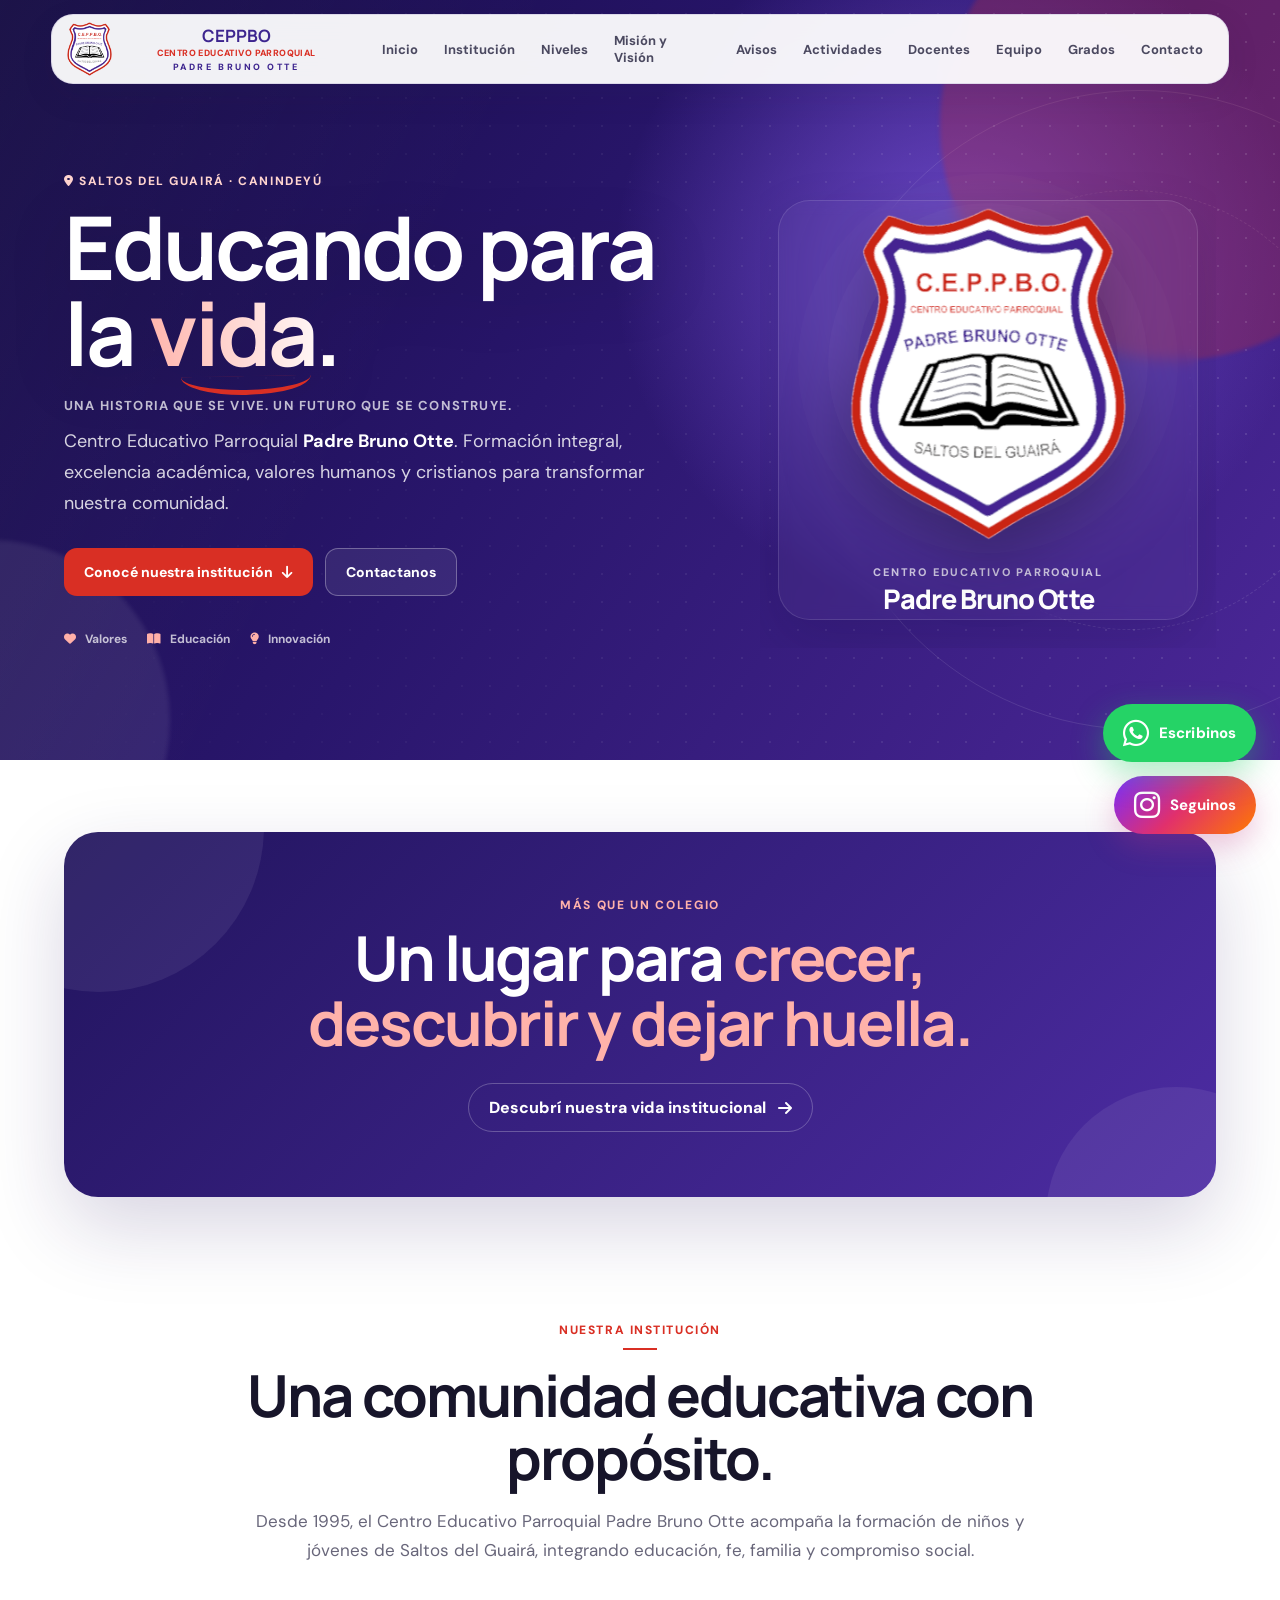
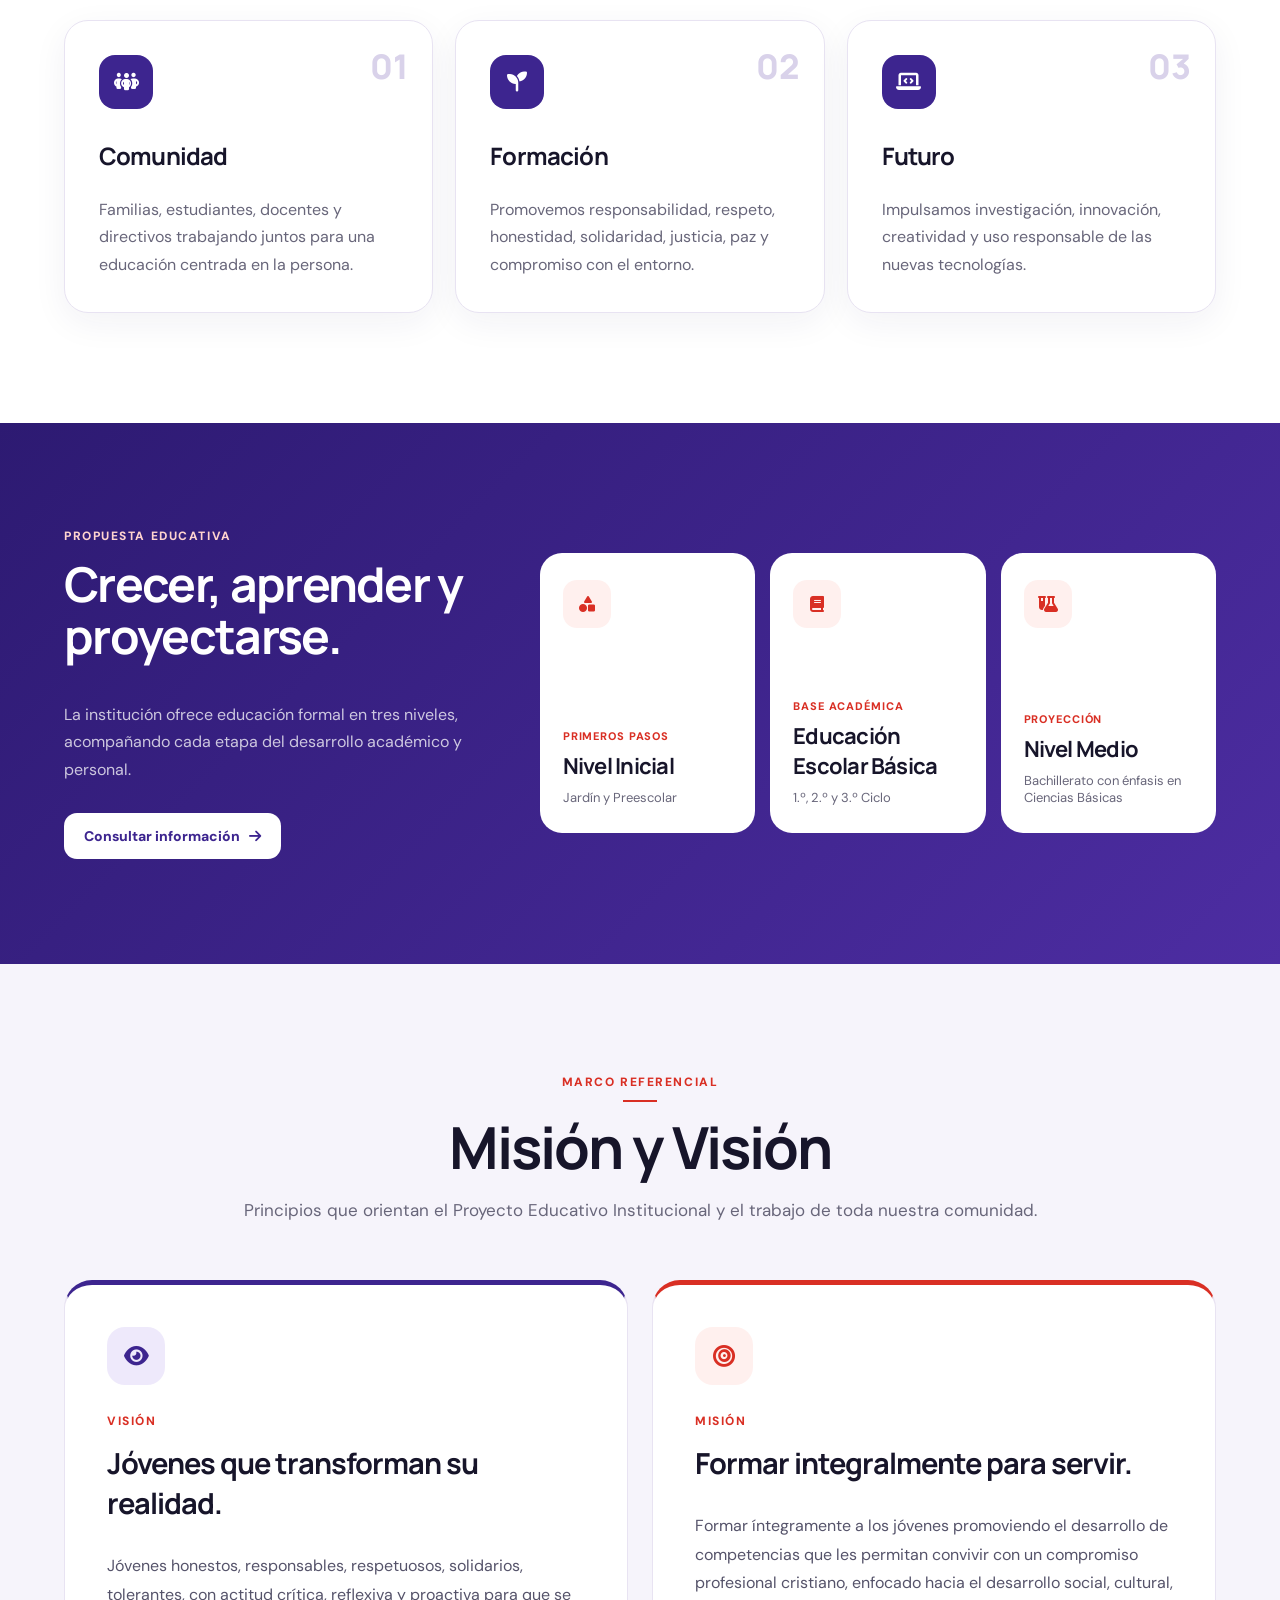
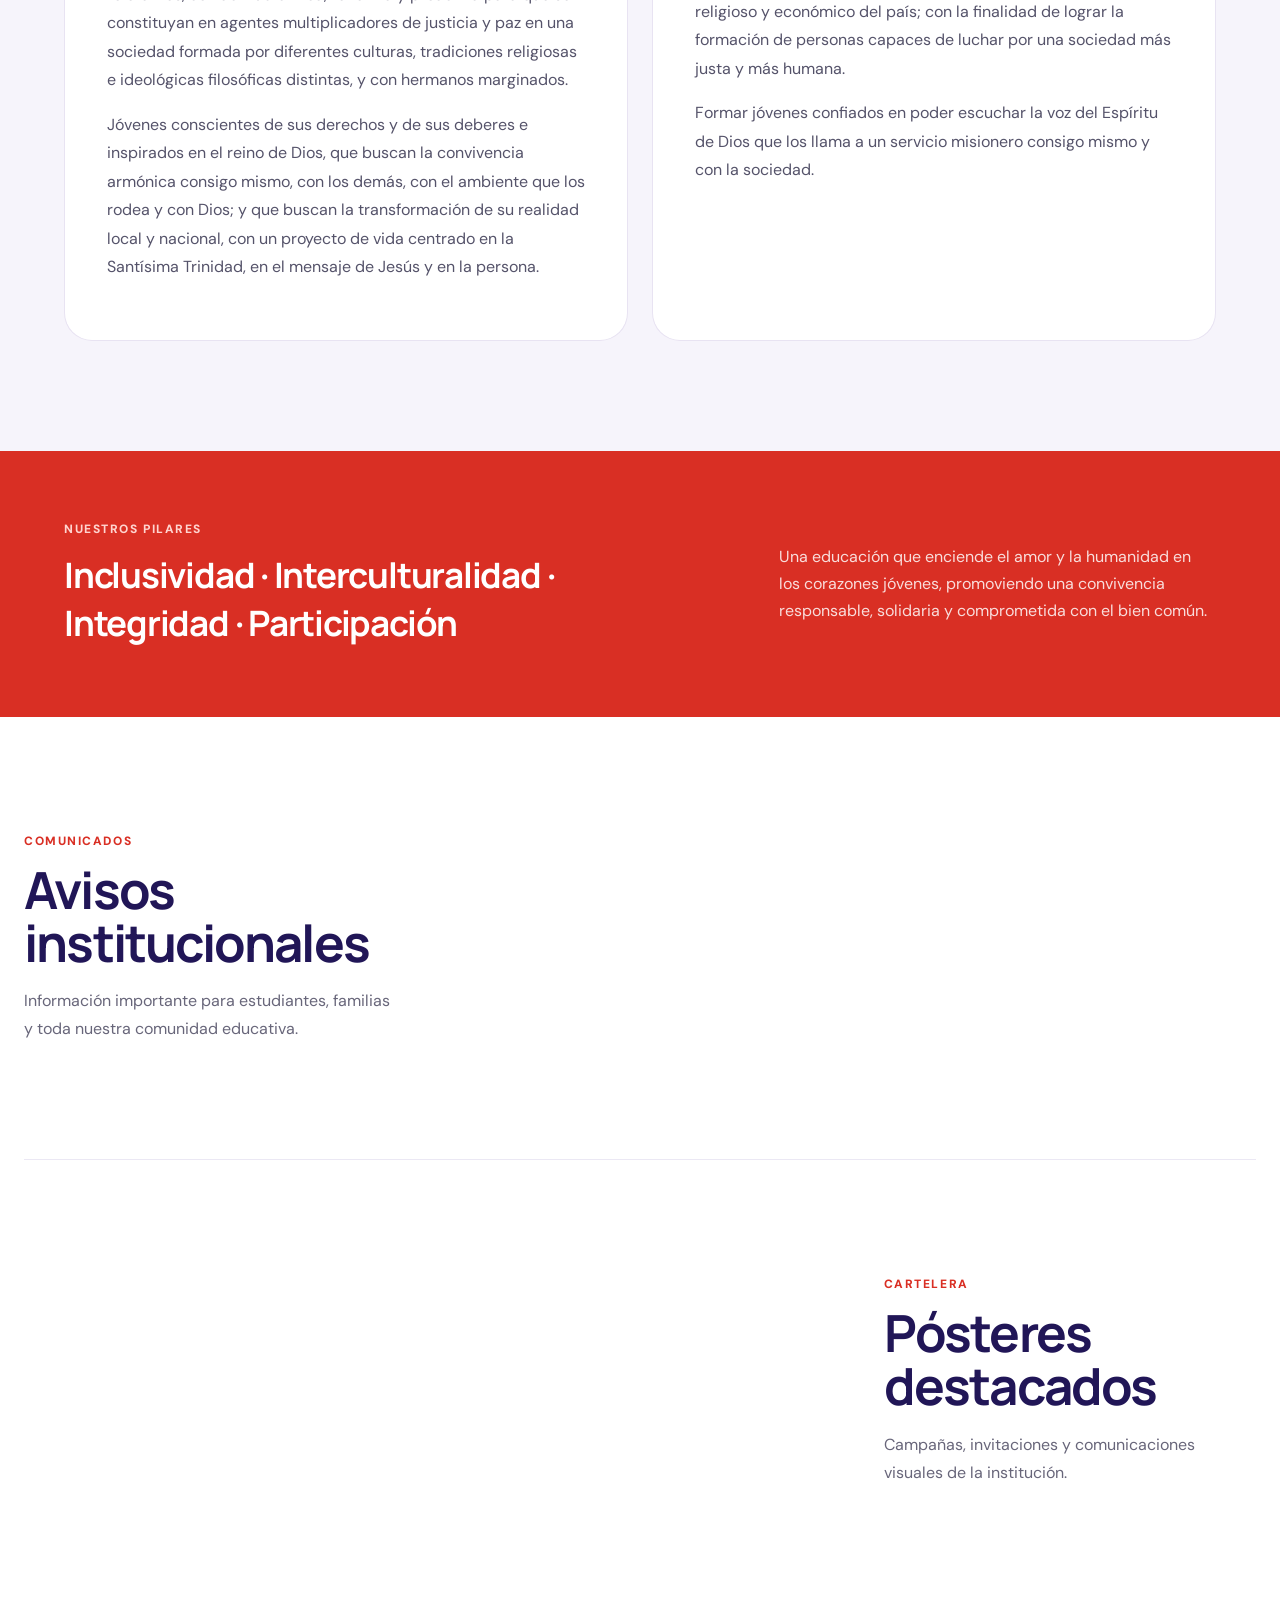
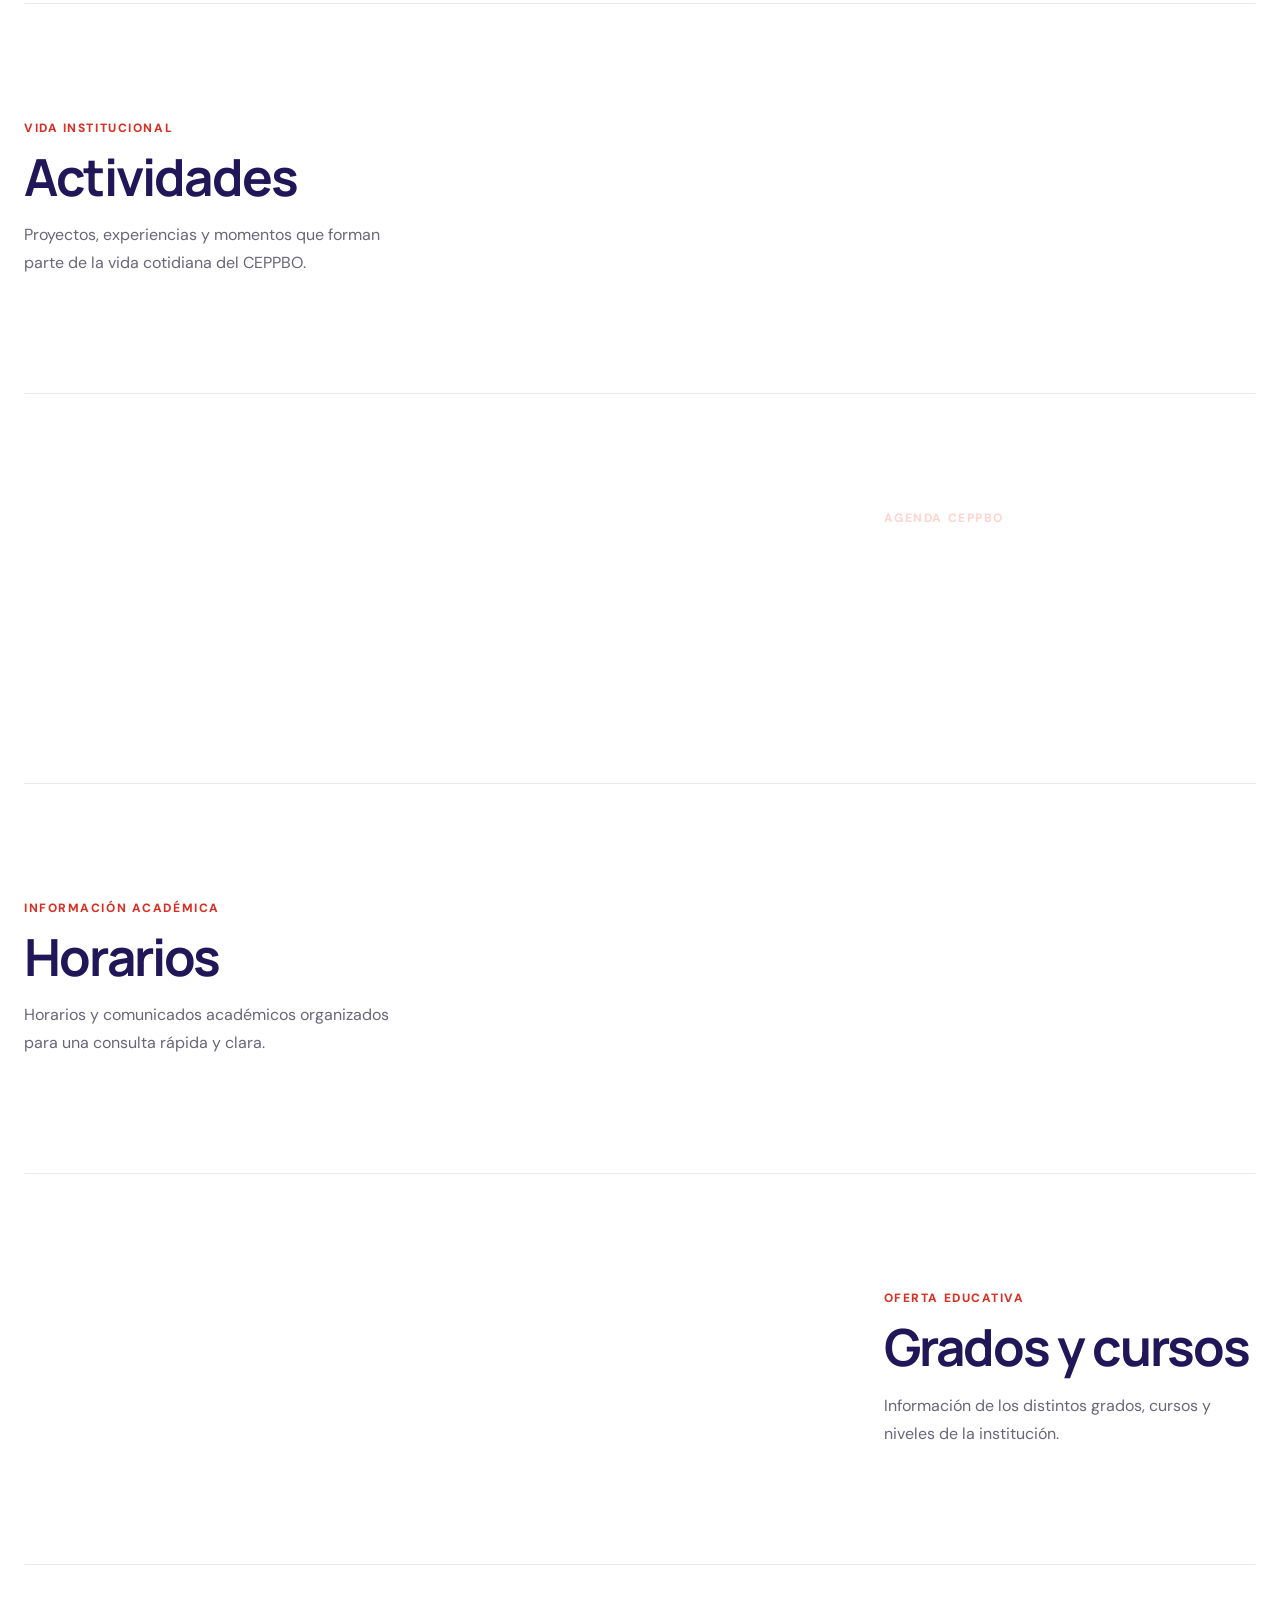
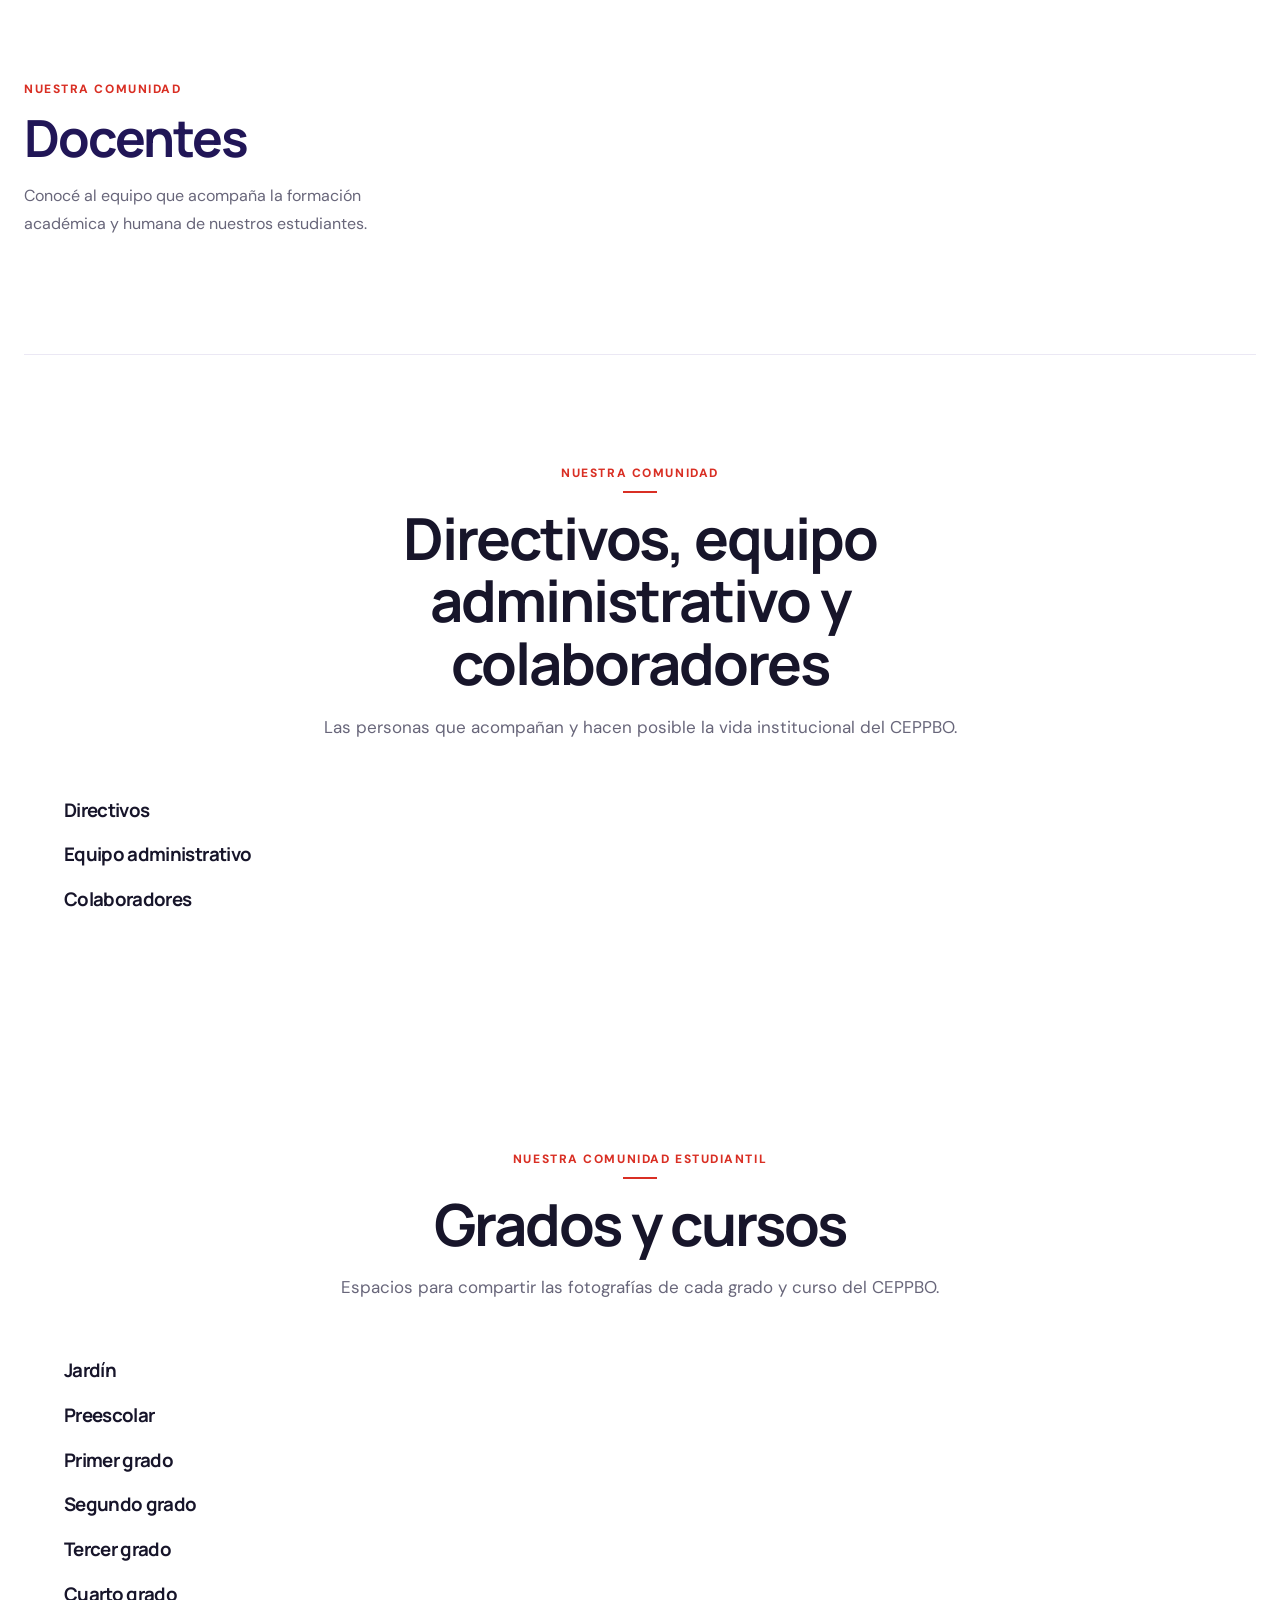
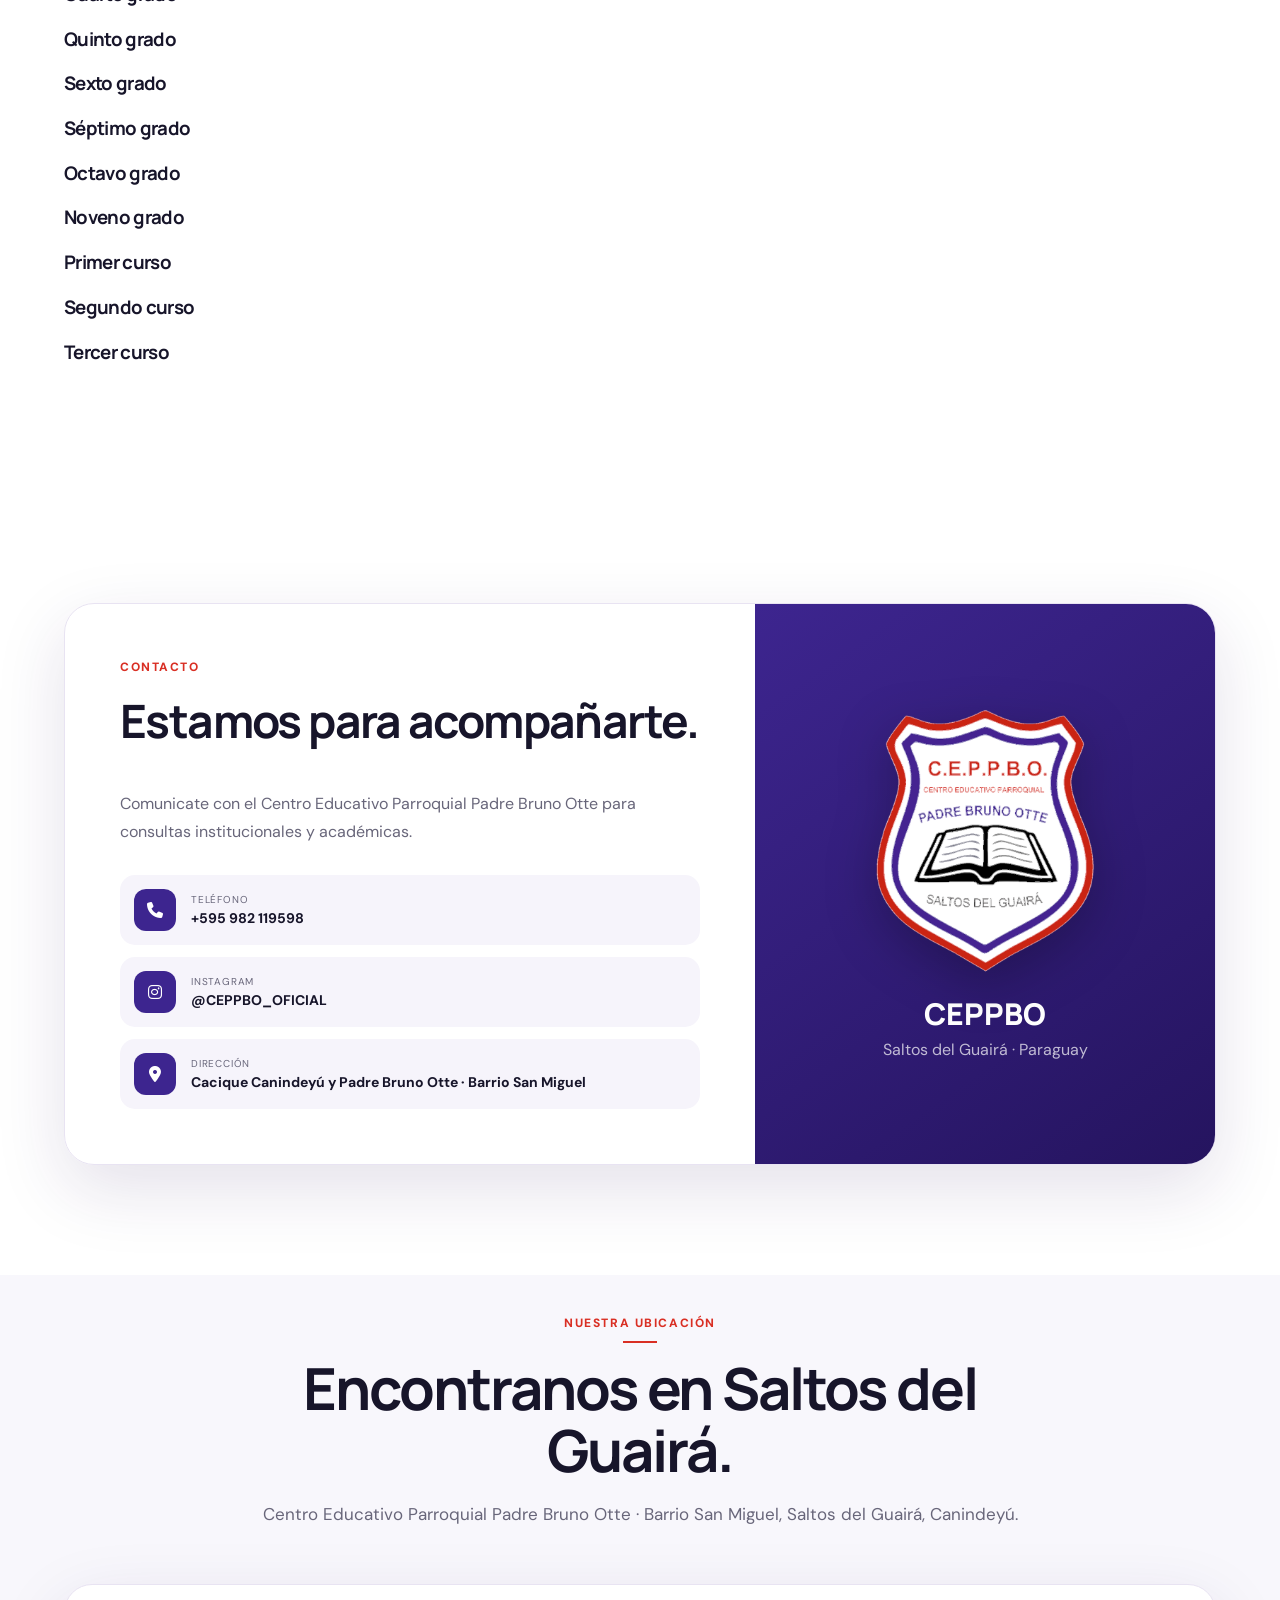
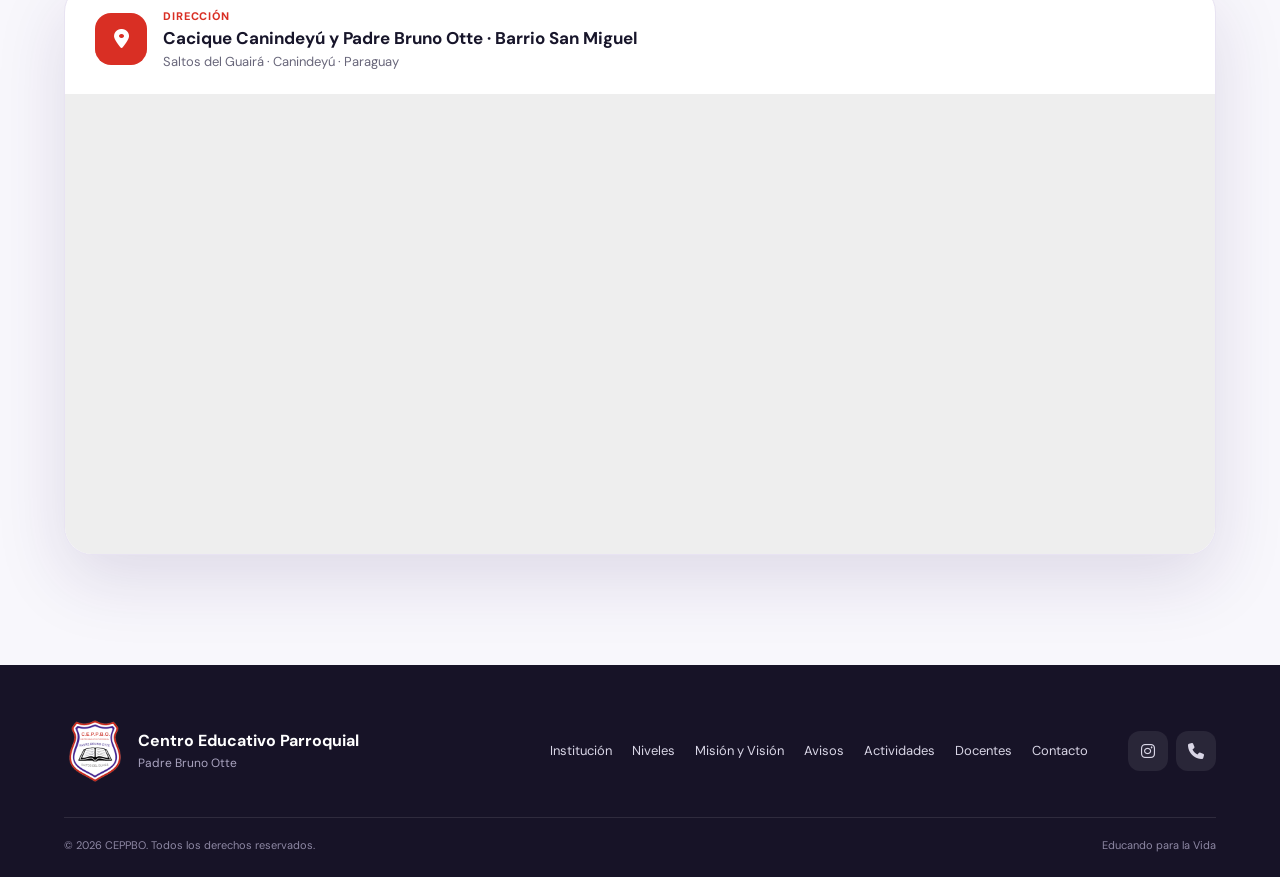
==== index.html @ 2b168a00 "Añade apartados de equipo institucional y grados" ====
<!doctype html>
<html lang="es">
<head>
  <meta charset="utf-8">
  <meta name="viewport" content="width=device-width,initial-scale=1">
  <meta name="theme-color" content="#39258f">
  <meta name="description" content="Sitio oficial del Centro Educativo Parroquial Padre Bruno Otte, Saltos del Guairá, Canindeyú.">
  <title>CEPPBO | Centro Educativo Parroquial Padre Bruno Otte</title>
  <link rel="icon" type="image/png" href="assets/ceppbo-logo.png">
  <link rel="preconnect" href="https://fonts.googleapis.com">
  <link rel="preconnect" href="https://fonts.gstatic.com" crossorigin>
  <link href="https://fonts.googleapis.com/css2?family=DM+Sans:wght@400;500;600;700&family=Manrope:wght@600;700;800&display=swap" rel="stylesheet">
  <link rel="stylesheet" href="https://cdnjs.cloudflare.com/ajax/libs/font-awesome/6.7.2/css/all.min.css">
  <link rel="stylesheet" href="styles.css">
</head>
<body>
<div class="page-loader" id="pageLoader" aria-hidden="true"><div class="loader-brand"><img src="assets/ceppbo-logo.png" alt="CEPPBO"><div class="loader-copy"><p>CEPPBO</p><span>Centro Educativo Parroquial</span><strong>Padre Bruno Otte</strong><small>Educando para la vida</small></div></div><div class="loader-progress"><i></i></div></div>
<div class="scroll-progress" id="scrollProgress"></div>
<a class="skip-link" href="#contenido">Saltar al contenido</a>
<header class="site-header" id="inicio">
  <div class="header-inner">
    <a class="brand" href="#inicio" aria-label="CEPPBO, ir al inicio"><img src="assets/ceppbo-logo.png" alt="Escudo CEPPBO"><span><strong>CEPPBO</strong><small>Centro Educativo Parroquial</small><em>Padre Bruno Otte</em></span></a>
    <button class="menu-toggle" id="menuToggle" aria-label="Abrir menú" aria-expanded="false"><i class="fa-solid fa-bars"></i></button>
    <nav class="nav" id="mainNav"><a href="#inicio">Inicio</a><a href="#institucion">Institución</a><a href="#niveles">Niveles</a><a href="#mision-vision">Misión y Visión</a><a href="#avisos">Avisos</a><a href="#actividades">Actividades</a><a href="#docentes">Docentes</a><a href="#equipo">Equipo</a><a href="#comunidades">Grados</a><a href="#contacto">Contacto</a></nav>
    
  </div>
</header>

<main id="contenido">
<section class="hero">
  <div class="hero-orbit orbit-one"></div><div class="hero-orbit orbit-two"></div>
  <div class="hero-shape shape-a"></div><div class="hero-shape shape-b"></div>
  <div class="hero-inner">
    <div class="hero-copy reveal">
      <p class="eyebrow"><i class="fa-solid fa-location-dot"></i> Saltos del Guairá · Canindeyú</p>
      <h1>Educando para la <span>vida.</span></h1>
      <p class="hero-kicker">Una historia que se vive. Un futuro que se construye.</p><p class="hero-lead">Centro Educativo Parroquial <strong>Padre Bruno Otte</strong>. Formación integral, excelencia académica, valores humanos y cristianos para transformar nuestra comunidad.</p>
      <div class="hero-actions"><a class="button primary" href="#institucion">Conocé nuestra institución <i class="fa-solid fa-arrow-down"></i></a><a class="button ghost" href="#contacto">Contactanos</a></div>
      <div class="hero-tags"><span><i class="fa-solid fa-heart"></i> Valores</span><span><i class="fa-solid fa-book-open"></i> Educación</span><span><i class="fa-solid fa-lightbulb"></i> Innovación</span></div>
    </div>
    <div class="hero-logo reveal"><div class="logo-halo"></div><img src="assets/ceppbo-logo.png" alt="Escudo del Centro Educativo Parroquial Padre Bruno Otte"><p>Centro Educativo Parroquial</p><strong>Padre Bruno Otte</strong></div>
  </div>
</section>
<section class="experience reveal" aria-label="Descubrir CEPPBO"><div class="experience-inner"><p>Más que un colegio</p><h2>Un lugar para <span>crecer, descubrir y dejar huella.</span></h2><a href="#actividades">Descubrí nuestra vida institucional <i class="fa-solid fa-arrow-right"></i></a></div></section>

<section class="section intro" id="institucion">
  <div class="section-heading reveal"><p class="eyebrow">Nuestra institución</p><h2>Una comunidad educativa con propósito.</h2><p>Desde 1995, el Centro Educativo Parroquial Padre Bruno Otte acompaña la formación de niños y jóvenes de Saltos del Guairá, integrando educación, fe, familia y compromiso social.</p></div>
  <div class="intro-grid">
    <article class="feature-card reveal"><span>01</span><i class="fa-solid fa-people-group"></i><h3>Comunidad</h3><p>Familias, estudiantes, docentes y directivos trabajando juntos para una educación centrada en la persona.</p></article>
    <article class="feature-card reveal"><span>02</span><i class="fa-solid fa-seedling"></i><h3>Formación</h3><p>Promovemos responsabilidad, respeto, honestidad, solidaridad, justicia, paz y compromiso con el entorno.</p></article>
    <article class="feature-card reveal"><span>03</span><i class="fa-solid fa-laptop-code"></i><h3>Futuro</h3><p>Impulsamos investigación, innovación, creatividad y uso responsable de las nuevas tecnologías.</p></article>
  </div>
</section>

<section class="levels" id="niveles">
  <div class="levels-inner">
    <div class="levels-copy reveal"><p class="eyebrow light">Propuesta educativa</p><h2>Crecer, aprender y proyectarse.</h2><p>La institución ofrece educación formal en tres niveles, acompañando cada etapa del desarrollo académico y personal.</p><a class="button white" href="#contacto">Consultar información <i class="fa-solid fa-arrow-right"></i></a></div>
    <div class="level-cards">
      <article class="level-card reveal"><div class="level-icon"><i class="fa-solid fa-shapes"></i></div><p>Primeros pasos</p><h3>Nivel Inicial</h3><span>Jardín y Preescolar</span></article>
      <article class="level-card reveal"><div class="level-icon"><i class="fa-solid fa-book"></i></div><p>Base académica</p><h3>Educación Escolar Básica</h3><span>1.º, 2.º y 3.º Ciclo</span></article>
      <article class="level-card reveal"><div class="level-icon"><i class="fa-solid fa-flask-vial"></i></div><p>Proyección</p><h3>Nivel Medio</h3><span>Bachillerato con énfasis en Ciencias Básicas</span></article>
    </div>
  </div>
</section>

<section class="section mv" id="mision-vision">
  <div class="section-heading reveal"><p class="eyebrow">Marco referencial</p><h2>Misión y Visión</h2><p>Principios que orientan el Proyecto Educativo Institucional y el trabajo de toda nuestra comunidad.</p></div>
  <div class="mv-grid">
    <article class="mv-card vision reveal"><div class="mv-icon"><i class="fa-solid fa-eye"></i></div><p class="eyebrow">Visión</p><h3>Jóvenes que transforman su realidad.</h3><p>Jóvenes honestos, responsables, respetuosos, solidarios, tolerantes, con actitud crítica, reflexiva y proactiva para que se constituyan en agentes multiplicadores de justicia y paz en una sociedad formada por diferentes culturas, tradiciones religiosas e ideológicas filosóficas distintas, y con hermanos marginados.</p><p>Jóvenes conscientes de sus derechos y de sus deberes e inspirados en el reino de Dios, que buscan la convivencia armónica consigo mismo, con los demás, con el ambiente que los rodea y con Dios; y que buscan la transformación de su realidad local y nacional, con un proyecto de vida centrado en la Santísima Trinidad, en el mensaje de Jesús y en la persona.</p></article>
    <article class="mv-card mission reveal"><div class="mv-icon"><i class="fa-solid fa-bullseye"></i></div><p class="eyebrow">Misión</p><h3>Formar integralmente para servir.</h3><p>Formar íntegramente a los jóvenes promoviendo el desarrollo de competencias que les permitan convivir con un compromiso profesional cristiano, enfocado hacia el desarrollo social, cultural, religioso y económico del país; con la finalidad de lograr la formación de personas capaces de luchar por una sociedad más justa y más humana.</p><p>Formar jóvenes confiados en poder escuchar la voz del Espíritu de Dios que los llama a un servicio misionero consigo mismo y con la sociedad.</p></article>
  </div>
</section>

<section class="values">
  <div class="values-inner reveal"><div><p class="eyebrow light">Nuestros pilares</p><h2>Inclusividad · Interculturalidad · Integridad · Participación</h2></div><p>Una educación que enciende el amor y la humanidad en los corazones jóvenes, promoviendo una convivencia responsable, solidaria y comprometida con el bien común.</p></div>
</section>

<section class="drive-showcase" id="avisos">
  <div class="drive-band drive-left">
    <div class="drive-band-copy reveal"><p class="eyebrow">Comunicados</p><h2>Avisos institucionales</h2><p>Información importante para estudiantes, familias y toda nuestra comunidad educativa.</p></div>
    <div class="drive-band-media"><div class="media-grid poster-grid" id="drive-avisos"></div></div>
  </div>
  <div class="drive-band drive-right drive-soft">
    <div class="drive-band-copy reveal"><p class="eyebrow">Cartelera</p><h2>Pósteres destacados</h2><p>Campañas, invitaciones y comunicaciones visuales de la institución.</p></div>
    <div class="drive-band-media"><div class="media-grid poster-grid" id="drive-posters"></div></div>
  </div>
</section>

<section class="drive-showcase" id="actividades">
  <div class="drive-band drive-left">
    <div class="drive-band-copy reveal"><p class="eyebrow">Vida institucional</p><h2>Actividades</h2><p>Proyectos, experiencias y momentos que forman parte de la vida cotidiana del CEPPBO.</p></div>
    <div class="drive-band-media"><div class="media-grid landscape-grid" id="drive-actividades"></div></div>
  </div>
  <div class="drive-band drive-right drive-violet">
    <div class="drive-band-copy reveal"><p class="eyebrow light">Agenda CEPPBO</p><h2>Eventos</h2><p>Encuentros, celebraciones y acontecimientos de nuestra comunidad educativa.</p></div>
    <div class="drive-band-media"><div class="media-grid landscape-grid" id="drive-eventos"></div></div>
  </div>
</section>

<section class="drive-showcase" id="horarios">
  <div class="drive-band drive-left drive-soft">
    <div class="drive-band-copy reveal"><p class="eyebrow">Información académica</p><h2>Horarios</h2><p>Horarios y comunicados académicos organizados para una consulta rápida y clara.</p></div>
    <div class="drive-band-media"><div class="media-grid poster-grid" id="drive-horarios"></div></div>
  </div>
  <div class="drive-band drive-right">
    <div class="drive-band-copy reveal"><p class="eyebrow">Oferta educativa</p><h2>Grados y cursos</h2><p>Información de los distintos grados, cursos y niveles de la institución.</p></div>
    <div class="drive-band-media"><div class="media-grid landscape-grid" id="drive-grados_cursos"></div></div>
  </div>
</section>

<section class="drive-showcase" id="docentes">
  <div class="drive-band drive-left drive-teachers">
    <div class="drive-band-copy reveal"><p class="eyebrow">Nuestra comunidad</p><h2>Docentes</h2><p>Conocé al equipo que acompaña la formación académica y humana de nuestros estudiantes.</p></div>
    <div class="drive-band-media"><div class="media-grid teacher-grid" id="drive-docentes"></div></div>
  </div>
</section>


<section class="section community-directory" id="equipo">
  <div class="section-heading reveal"><p class="eyebrow">Nuestra comunidad</p><h2>Directivos, equipo administrativo y colaboradores</h2><p>Las personas que acompañan y hacen posible la vida institucional del CEPPBO.</p></div>
  <div class="community-block"><h3>Directivos</h3><div class="media-grid teacher-grid" id="drive-directivos"></div></div>
  <div class="community-block"><h3>Equipo administrativo</h3><div class="media-grid teacher-grid" id="drive-equipo_administrativo"></div></div>
  <div class="community-block"><h3>Colaboradores</h3><div class="media-grid teacher-grid" id="drive-colaboradores"></div></div>
</section>

<section class="section grade-directory" id="comunidades">
  <div class="section-heading reveal"><p class="eyebrow">Nuestra comunidad estudiantil</p><h2>Grados y cursos</h2><p>Espacios para compartir las fotografías de cada grado y curso del CEPPBO.</p></div>
  <div class="grade-sections">
    <div class="grade-block reveal"><h3>Jardín</h3><div class="media-grid landscape-grid" id="drive-jardin"></div></div>
    <div class="grade-block reveal"><h3>Preescolar</h3><div class="media-grid landscape-grid" id="drive-preescolar"></div></div>
    <div class="grade-block reveal"><h3>Primer grado</h3><div class="media-grid landscape-grid" id="drive-primer_grado"></div></div>
    <div class="grade-block reveal"><h3>Segundo grado</h3><div class="media-grid landscape-grid" id="drive-segundo_grado"></div></div>
    <div class="grade-block reveal"><h3>Tercer grado</h3><div class="media-grid landscape-grid" id="drive-tercer_grado"></div></div>
    <div class="grade-block reveal"><h3>Cuarto grado</h3><div class="media-grid landscape-grid" id="drive-cuarto_grado"></div></div>
    <div class="grade-block reveal"><h3>Quinto grado</h3><div class="media-grid landscape-grid" id="drive-quinto_grado"></div></div>
    <div class="grade-block reveal"><h3>Sexto grado</h3><div class="media-grid landscape-grid" id="drive-sexto_grado"></div></div>
    <div class="grade-block reveal"><h3>Séptimo grado</h3><div class="media-grid landscape-grid" id="drive-septimo_grado"></div></div>
    <div class="grade-block reveal"><h3>Octavo grado</h3><div class="media-grid landscape-grid" id="drive-octavo_grado"></div></div>
    <div class="grade-block reveal"><h3>Noveno grado</h3><div class="media-grid landscape-grid" id="drive-noveno_grado"></div></div>
    <div class="grade-block reveal"><h3>Primer curso</h3><div class="media-grid landscape-grid" id="drive-primer_curso"></div></div>
    <div class="grade-block reveal"><h3>Segundo curso</h3><div class="media-grid landscape-grid" id="drive-segundo_curso"></div></div>
    <div class="grade-block reveal"><h3>Tercer curso</h3><div class="media-grid landscape-grid" id="drive-tercer_curso"></div></div>
  </div>
</section>

<section class="section contact" id="contacto">
  <div class="contact-card reveal">
    <div class="contact-copy"><p class="eyebrow">Contacto</p><h2>Estamos para acompañarte.</h2><p>Comunicate con el Centro Educativo Parroquial Padre Bruno Otte para consultas institucionales y académicas.</p>
      <div class="contact-list"><a href="tel:+595982119598"><i class="fa-solid fa-phone"></i><span><small>Teléfono</small><strong>+595 982 119598</strong></span></a><a href="https://www.instagram.com/ceppbo_oficial/" target="_blank" rel="noopener"><i class="fa-brands fa-instagram"></i><span><small>Instagram</small><strong>@CEPPBO_OFICIAL</strong></span></a><div><i class="fa-solid fa-location-dot"></i><span><small>Dirección</small><strong>Cacique Canindeyú y Padre Bruno Otte · Barrio San Miguel</strong></span></div></div>
    </div>
    <div class="contact-visual"><img src="assets/ceppbo-logo.png" alt="Logo CEPPBO"><strong>CEPPBO</strong><span>Saltos del Guairá · Paraguay</span></div>
  </div>
</section>

<section class="section location" id="ubicacion">
  <div class="section-heading reveal"><p class="eyebrow">Nuestra ubicación</p><h2>Encontranos en Saltos del Guairá.</h2><p>Centro Educativo Parroquial Padre Bruno Otte · Barrio San Miguel, Saltos del Guairá, Canindeyú.</p></div>
  <div class="location-card reveal">
    <div class="location-info"><div class="location-icon"><i class="fa-solid fa-location-dot"></i></div><div><small>Dirección</small><strong>Cacique Canindeyú y Padre Bruno Otte · Barrio San Miguel</strong><span>Saltos del Guairá · Canindeyú · Paraguay</span></div></div>
    <div class="map-wrap"><iframe src="https://www.google.com/maps/embed?pb=!1m18!1m12!1m3!1d264.47018800207474!2d-54.31023940708871!3d-24.068653555155958!2m3!1f0!2f0!3f0!3m2!1i1024!2i768!4f13.1!3m3!1m2!1s0x94f4b117a999798f%3A0x95089d7848d51f69!2sColegio%20Privado%20Centro%20Educativo%20Parroquial%20Padre%20Bruno%20Otte!5e0!3m2!1spt-BR!2spy!4v1791207368944!5m2!1spt-BR!2spy" title="Ubicación del Centro Educativo Parroquial Padre Bruno Otte" allowfullscreen="" loading="lazy" referrerpolicy="strict-origin-when-cross-origin"></iframe></div>
  </div>
</section>
</main>
<a class="floating-whatsapp" href="https://wa.me/595982119598" target="_blank" rel="noopener" aria-label="WhatsApp CEPPBO"><i class="fa-brands fa-whatsapp"></i><span>Escribinos</span></a>
<a class="floating-instagram" href="https://www.instagram.com/ceppbo_oficial/" target="_blank" rel="noopener" aria-label="Instagram CEPPBO"><i class="fa-brands fa-instagram"></i><span>Seguinos</span></a>


<footer><div class="footer-inner"><div class="footer-brand"><img src="assets/ceppbo-logo.png" alt=""><div><strong>Centro Educativo Parroquial</strong><span>Padre Bruno Otte</span></div></div><nav><a href="#institucion">Institución</a><a href="#niveles">Niveles</a><a href="#mision-vision">Misión y Visión</a><a href="#avisos">Avisos</a><a href="#actividades">Actividades</a><a href="#docentes">Docentes</a><a href="#contacto">Contacto</a></nav><div class="social"><a href="https://www.instagram.com/ceppbo_oficial/" target="_blank" rel="noopener" aria-label="Instagram"><i class="fa-brands fa-instagram"></i></a><a href="tel:+595982119598" aria-label="Teléfono"><i class="fa-solid fa-phone"></i></a></div></div><div class="footer-bottom"><span>© <span id="year"></span> CEPPBO. Todos los derechos reservados.</span><span>Educando para la Vida</span></div></footer>
<script src="media-config.js"></script>
<script src="drive-media.js"></script>
<script src="script.js"></script>
</body></html>
---- styles.css ----
:root{--violet:#3d258f;--violet2:#5c3bb4;--red:#d92f24;--red2:#b92018;--ink:#17152a;--muted:#68667a;--soft:#f6f4fb;--line:#e8e3f2;--white:#fff;--max:1180px;--shadow:0 24px 70px rgba(43,27,94,.13)}*{box-sizing:border-box}html{scroll-behavior:smooth;scroll-padding-top:92px}body{margin:0;color:var(--ink);font-family:"DM Sans",sans-serif;background:#fff}a{color:inherit;text-decoration:none}h1,h2,h3,p{margin-top:0}h1,h2,h3{font-family:"Manrope",sans-serif;letter-spacing:-.035em}.skip-link{position:absolute;left:-9999px}.skip-link:focus{left:15px;top:15px;z-index:9999;padding:10px;background:#fff}.site-header{position:fixed;z-index:1000;top:0;left:0;right:0;padding:14px 4%;transition:.25s}.site-header.scrolled{padding-top:8px}.header-inner{height:70px;max-width:1240px;margin:auto;padding:0 14px 0 10px;display:flex;align-items:center;gap:25px;background:rgba(255,255,255,.94);border:1px solid rgba(61,37,143,.12);border-radius:22px;box-shadow:0 12px 35px rgba(35,25,70,.08);backdrop-filter:blur(14px)}.brand{display:flex;align-items:center;gap:10px;margin-right:auto}.brand span{min-width:220px;text-align:center;align-items:center}.brand img{width:54px;height:54px;object-fit:contain}.brand span{display:flex;flex-direction:column;line-height:1}.brand strong{font-family:Manrope;font-size:17px;color:var(--violet)}.brand small{margin-top:5px;font-weight:800;font-size:9px;color:var(--red);text-transform:uppercase;letter-spacing:.045em}.brand em{margin-top:5px;font-style:normal;font-weight:800;font-size:9px;color:var(--violet);text-transform:uppercase;letter-spacing:.28em;text-align:center}.nav{display:flex;align-items:center;gap:4px}.nav a{padding:10px 11px;border-radius:10px;font-weight:700;font-size:13px;color:#4b4960}.nav a:hover{background:var(--soft);color:var(--violet)}.header-cta{display:flex;align-items:center;gap:8px;padding:11px 15px;color:#fff;background:var(--violet);border-radius:12px;font-size:13px;font-weight:800}.menu-toggle{display:none;border:0;background:transparent;font-size:20px;color:var(--violet)}.hero{position:relative;min-height:760px;overflow:hidden;display:flex;align-items:center;color:#fff;background:linear-gradient(130deg,#25145f 0%,#47299b 58%,#5b36ad 100%)}.hero:after{content:"";position:absolute;inset:0;background-image:radial-gradient(rgba(255,255,255,.12) 1px,transparent 1px);background-size:28px 28px;mask-image:linear-gradient(to right,transparent,#000)}.hero-shape{position:absolute;border-radius:50%;filter:blur(2px)}.shape-a{width:470px;height:470px;right:-130px;top:-110px;background:rgba(217,47,36,.25)}.shape-b{width:360px;height:360px;left:-190px;bottom:-140px;background:rgba(255,255,255,.08)}.hero-inner{position:relative;z-index:2;width:min(var(--max),90%);margin:auto;padding:150px 0 90px;display:grid;grid-template-columns:1.15fr .85fr;align-items:center;gap:80px}.eyebrow{margin-bottom:14px;color:var(--red);font-size:12px;font-weight:800;letter-spacing:.13em;text-transform:uppercase}.hero .eyebrow,.light{color:#ffd4cf}.hero h1{max-width:720px;margin-bottom:22px;font-size:clamp(54px,7vw,88px);line-height:.98}.hero h1 span{color:#ffb0a8}.hero-lead{max-width:660px;margin-bottom:30px;color:rgba(255,255,255,.82);font-size:18px;line-height:1.7}.hero-lead strong{color:#fff}.hero-actions{display:flex;flex-wrap:wrap;gap:12px}.button{display:inline-flex;align-items:center;justify-content:center;gap:9px;padding:14px 20px;border-radius:13px;font-weight:800;font-size:14px;transition:.2s}.primary{color:#fff;background:var(--red)}.primary:hover{background:var(--red2);transform:translateY(-2px)}.ghost{color:#fff;border:1px solid rgba(255,255,255,.3);background:rgba(255,255,255,.08)}.hero-tags{display:flex;flex-wrap:wrap;gap:20px;margin-top:35px;color:rgba(255,255,255,.72);font-size:12px;font-weight:700}.hero-tags i{margin-right:6px;color:#ffb0a8}.hero-logo{position:relative;display:flex;flex-direction:column;align-items:center;text-align:center}.logo-halo{position:absolute;width:390px;height:390px;top:10px;border-radius:50%;background:rgba(255,255,255,.09);border:1px solid rgba(255,255,255,.15)}.hero-logo img{position:relative;width:min(320px,80%);max-height:390px;object-fit:contain;filter:drop-shadow(0 25px 35px rgba(0,0,0,.25))}.hero-logo p{position:relative;margin:18px 0 3px;color:rgba(255,255,255,.72);font-size:13px;text-transform:uppercase;letter-spacing:.1em}.hero-logo strong{position:relative;font-family:Manrope;font-size:24px}.quick-info{position:relative;z-index:3;width:min(1080px,90%);margin:-50px auto 0;display:grid;grid-template-columns:repeat(3,1fr);background:#fff;border:1px solid var(--line);border-radius:24px;box-shadow:var(--shadow)}.quick-info article{min-height:105px;padding:24px;display:flex;align-items:center;gap:15px;border-right:1px solid var(--line)}.quick-info article:last-child{border:0}.quick-info i{width:45px;height:45px;display:grid;place-items:center;color:var(--violet);background:#f0ecfb;border-radius:14px}.quick-info strong,.quick-info small{display:block}.quick-info small{margin-top:5px;color:var(--muted)}.section{padding:110px 5%}.section-heading{width:min(800px,100%);margin:0 auto 55px;text-align:center}.section-heading h2{margin-bottom:18px;font-size:clamp(38px,5vw,58px);line-height:1.08}.section-heading>p:last-child{color:var(--muted);font-size:17px;line-height:1.7}.intro-grid{width:min(var(--max),100%);margin:auto;display:grid;grid-template-columns:repeat(3,1fr);gap:22px}.feature-card{position:relative;padding:34px;background:#fff;border:1px solid var(--line);border-radius:24px;box-shadow:0 10px 35px rgba(39,27,85,.06)}.feature-card>span{position:absolute;right:24px;top:22px;color:#d9d2ea;font:800 34px Manrope}.feature-card>i{width:54px;height:54px;display:grid;place-items:center;margin-bottom:30px;color:#fff;background:var(--violet);border-radius:16px;font-size:20px}.feature-card h3{font-size:24px}.feature-card p{margin:0;color:var(--muted);line-height:1.7}.levels{padding:105px 5%;color:#fff;background:linear-gradient(135deg,#2d1a72,#4d2da2)}.levels-inner{width:min(var(--max),100%);margin:auto;display:grid;grid-template-columns:.75fr 1.25fr;gap:70px;align-items:center}.levels-copy h2{font-size:48px;line-height:1.08}.levels-copy>p:not(.eyebrow){color:rgba(255,255,255,.75);line-height:1.7}.white{margin-top:14px;color:var(--violet);background:#fff}.level-cards{display:grid;grid-template-columns:repeat(3,1fr);gap:15px}.level-card{min-height:280px;padding:27px 23px;display:flex;flex-direction:column;justify-content:flex-end;color:var(--ink);background:#fff;border-radius:22px}.level-icon{width:48px;height:48px;margin-bottom:auto;display:grid;place-items:center;color:var(--red);background:#fff0ee;border-radius:14px}.level-card p{margin-bottom:8px;color:var(--red);font-size:11px;font-weight:800;text-transform:uppercase;letter-spacing:.08em}.level-card h3{margin-bottom:8px;font-size:22px}.level-card span{color:var(--muted);font-size:13px}.mv{background:var(--soft)}.mv-grid{width:min(var(--max),100%);margin:auto;display:grid;grid-template-columns:1fr 1fr;gap:24px}.mv-card{padding:42px;border-radius:28px;background:#fff;border:1px solid var(--line)}.mv-card.vision{border-top:5px solid var(--violet)}.mv-card.mission{border-top:5px solid var(--red)}.mv-icon{width:58px;height:58px;display:grid;place-items:center;margin-bottom:28px;border-radius:18px;font-size:22px}.vision .mv-icon{color:var(--violet);background:#eee9fb}.mission .mv-icon{color:var(--red);background:#fff0ee}.mv-card h3{font-size:29px}.mv-card>p:not(.eyebrow){color:#55536a;line-height:1.78}.values{padding:70px 5%;color:#fff;background:var(--red)}.values-inner{width:min(var(--max),100%);margin:auto;display:grid;grid-template-columns:1.2fr .8fr;gap:60px;align-items:center}.values h2{margin:0;font-size:35px}.values p:last-child{margin:0;color:rgba(255,255,255,.84);line-height:1.7}.contact-card{width:min(var(--max),100%);margin:auto;overflow:hidden;display:grid;grid-template-columns:1.2fr .8fr;border:1px solid var(--line);border-radius:30px;box-shadow:var(--shadow)}.contact-copy{padding:55px}.contact-copy h2{font-size:46px}.contact-copy>p:not(.eyebrow){color:var(--muted);line-height:1.7}.contact-list{display:grid;gap:12px;margin-top:30px}.contact-list>a,.contact-list>div{display:flex;align-items:center;gap:15px;padding:14px;background:var(--soft);border-radius:15px}.contact-list i{width:42px;height:42px;display:grid;place-items:center;color:#fff;background:var(--violet);border-radius:12px}.contact-list small,.contact-list strong{display:block}.contact-list small{color:var(--muted);font-size:10px;text-transform:uppercase;letter-spacing:.08em}.contact-list strong{margin-top:3px;font-size:14px}.contact-visual{padding:50px;display:flex;flex-direction:column;align-items:center;justify-content:center;text-align:center;color:#fff;background:linear-gradient(145deg,var(--violet),#25145f)}.contact-visual img{width:220px;max-height:280px;object-fit:contain;filter:drop-shadow(0 15px 25px rgba(0,0,0,.25))}.contact-visual strong{margin-top:20px;font:800 30px Manrope}.contact-visual span{margin-top:5px;color:rgba(255,255,255,.7)}footer{padding:55px 5% 25px;color:#d9d6e6;background:#171327}.footer-inner,.footer-bottom{width:min(var(--max),100%);margin:auto}.footer-inner{display:flex;align-items:center;gap:40px}.footer-brand{display:flex;align-items:center;gap:12px;margin-right:auto}.footer-brand img{width:62px;height:62px;object-fit:contain}.footer-brand strong,.footer-brand span{display:block}.footer-brand strong{color:#fff}.footer-brand span{margin-top:4px;font-size:12px;color:#aaa4c0}.footer-inner nav{display:flex;gap:20px;font-size:13px}.social{display:flex;gap:8px}.social a{width:40px;height:40px;display:grid;place-items:center;background:rgba(255,255,255,.08);border-radius:12px}.footer-bottom{margin-top:35px;padding-top:20px;display:flex;justify-content:space-between;border-top:1px solid rgba(255,255,255,.1);font-size:11px;color:#8e88a4}.reveal{opacity:0;transform:translateY(20px);transition:.7s ease}.reveal.visible{opacity:1;transform:none}
@media(max-width:900px){.nav{position:fixed;top:92px;left:4%;right:4%;padding:12px;display:grid;background:#fff;border-radius:18px;box-shadow:var(--shadow);opacity:0;pointer-events:none;transform:translateY(-10px);transition:.2s}.nav.open{opacity:1;pointer-events:auto;transform:none}.menu-toggle{display:block}.header-cta span{display:none}.hero-inner{grid-template-columns:1fr;padding-top:140px}.hero-logo{display:none}.quick-info{grid-template-columns:1fr}.quick-info article{border-right:0;border-bottom:1px solid var(--line)}.intro-grid,.mv-grid{grid-template-columns:1fr}.levels-inner{grid-template-columns:1fr}.level-cards{grid-template-columns:1fr 1fr 1fr}.contact-card{grid-template-columns:1fr}.footer-inner{align-items:flex-start;flex-wrap:wrap}.footer-inner nav{order:3;width:100%;flex-wrap:wrap}}
@media(max-width:600px){.site-header{padding-inline:3%}.header-inner{height:64px}.brand img{width:48px;height:48px}.brand small,.brand em{display:none}.hero{min-height:690px}.hero-inner{width:88%;padding:130px 0 85px}.hero h1{font-size:53px}.hero-lead{font-size:16px}.hero-actions .button{width:100%}.hero-tags{gap:12px}.section{padding:80px 5%}.section-heading{margin-bottom:35px}.section-heading h2{font-size:38px}.levels{padding:80px 5%}.levels-copy h2{font-size:38px}.level-cards{grid-template-columns:1fr}.level-card{min-height:210px}.mv-card{padding:30px 24px}.values-inner{grid-template-columns:1fr;gap:20px}.values h2{font-size:28px}.contact-copy{padding:35px 24px}.contact-copy h2{font-size:38px}.contact-visual{padding:40px 20px}.footer-inner nav{display:grid;grid-template-columns:1fr 1fr}.footer-bottom{flex-direction:column;gap:8px}}
@media(prefers-reduced-motion:reduce){*{scroll-behavior:auto!important;transition:none!important}.reveal{opacity:1;transform:none}}

/* Ubicación */
.location{padding-top:40px;background:#f8f7fc}.location-card{width:min(var(--max),100%);margin:auto;overflow:hidden;background:#fff;border:1px solid var(--line);border-radius:28px;box-shadow:var(--shadow)}.location-info{padding:24px 30px;display:flex;align-items:center;gap:16px}.location-icon{width:52px;height:52px;flex:0 0 52px;display:grid;place-items:center;color:#fff;background:var(--red);border-radius:16px;font-size:20px}.location-info small,.location-info strong,.location-info span{display:block}.location-info small{color:var(--red);font-size:11px;font-weight:800;text-transform:uppercase;letter-spacing:.08em}.location-info strong{margin-top:4px;font-size:17px}.location-info span{margin-top:4px;color:var(--muted);font-size:13px}.map-wrap{height:460px;background:#eee}.map-wrap iframe{display:block;width:100%;height:100%;border:0}.brand img,.hero-logo img,.contact-visual img,.footer-brand img{image-rendering:auto}
@media(max-width:600px){.location{padding-top:20px}.location-info{padding:20px;align-items:flex-start}.map-wrap{height:360px}}


/* ===== Contenido automático desde Google Drive ===== */
.drive-section{padding-top:72px;padding-bottom:72px}
.media-grid{display:grid;grid-template-columns:repeat(3,minmax(0,1fr));gap:24px;margin-top:28px}
.media-grid:empty{display:none}
.drive-card{background:#fff;border:1px solid rgba(36,24,92,.10);border-radius:24px;overflow:hidden;box-shadow:0 16px 40px rgba(28,18,72,.08);transition:.25s ease}
.drive-card:hover{transform:translateY(-5px);box-shadow:0 22px 50px rgba(28,18,72,.13)}
.drive-card .drive-image{aspect-ratio:4/3;background:#f6f5fb;display:flex;align-items:center;justify-content:center;overflow:hidden}
.drive-card img{width:100%;height:100%;object-fit:cover;display:block}
.poster-grid .drive-card .drive-image{aspect-ratio:4/5;background:#f7f7fa}
.poster-grid .drive-card img{object-fit:contain}
.teacher-grid .drive-card .drive-image{aspect-ratio:1/1}
.drive-caption{padding:16px 18px 18px}
.drive-caption strong{display:block;color:#211657;font-size:1rem;line-height:1.35}
.drive-caption small{display:block;margin-top:6px;color:#77738a}
.drive-status{grid-column:1/-1;text-align:center;padding:24px;color:#77738a}
@media(max-width:900px){.media-grid{grid-template-columns:repeat(2,minmax(0,1fr))}}
@media(max-width:580px){.media-grid{grid-template-columns:1fr;gap:18px}.drive-section{padding-top:52px;padding-bottom:52px}}


/* ===== Experiencia visual CEPPBO 2026 ===== */
body{overflow-x:hidden}.scroll-progress{position:fixed;z-index:3000;left:0;top:0;height:3px;width:0;background:linear-gradient(90deg,var(--red),#ff8d82,var(--violet));box-shadow:0 0 14px rgba(217,47,36,.55)}
.page-loader{position:fixed;z-index:5000;inset:0;display:flex;flex-direction:column;align-items:center;justify-content:center;background:#21145d;color:#fff;transition:opacity .65s ease,visibility .65s ease}.page-loader.hide{opacity:0;visibility:hidden}.loader-mark{position:relative;width:130px;height:150px;display:grid;place-items:center}.loader-mark img{width:105px;max-height:135px;object-fit:contain;animation:loaderFloat 1.8s ease-in-out infinite}.loader-mark span{position:absolute;inset:-12px;border:1px solid rgba(255,255,255,.2);border-top-color:#ff8d82;border-radius:50%;animation:spin 1.7s linear infinite}.page-loader p{margin:18px 0 2px;font:800 26px Manrope;letter-spacing:.16em}.page-loader small{color:rgba(255,255,255,.6);letter-spacing:.12em;text-transform:uppercase}@keyframes spin{to{transform:rotate(360deg)}}@keyframes loaderFloat{50%{transform:translateY(-6px)}}
.hero{background:radial-gradient(circle at 75% 35%,rgba(115,78,210,.9),transparent 32%),linear-gradient(125deg,#140b42 0%,#29166c 45%,#4b2798 100%)}.hero:before{content:"";position:absolute;inset:0;background:linear-gradient(115deg,rgba(255,255,255,.035),transparent 35%);pointer-events:none}.hero-copy{position:relative}.hero-kicker{margin:0 0 12px;color:#fff;font-size:13px;font-weight:700;letter-spacing:.09em;text-transform:uppercase;opacity:.72}.hero h1{filter:drop-shadow(0 10px 30px rgba(0,0,0,.14))}.hero h1 span{position:relative;background:linear-gradient(90deg,#ffb5ad,#fff);-webkit-background-clip:text;background-clip:text;color:transparent}.hero h1 span:after{content:"";position:absolute;height:5px;left:3%;right:0;bottom:-8px;border-radius:10px;background:var(--red);transform:rotate(-2deg)}.hero-logo{animation:heroFloat 5s ease-in-out infinite}.hero-logo img{transition:transform .35s ease;will-change:transform}.hero-logo:hover img{transform:scale(1.035)}.logo-halo{box-shadow:0 0 0 30px rgba(255,255,255,.025),0 0 0 60px rgba(255,255,255,.015);animation:pulseHalo 4s ease-in-out infinite}.hero-orbit{position:absolute;border:1px solid rgba(255,255,255,.1);border-radius:50%;pointer-events:none}.orbit-one{width:640px;height:640px;right:-180px;top:90px;animation:spin 35s linear infinite}.orbit-two{width:440px;height:440px;right:-70px;top:190px;border-style:dashed;animation:spin 25s linear infinite reverse}@keyframes heroFloat{50%{transform:translateY(-10px)}}@keyframes pulseHalo{50%{transform:scale(1.04);background:rgba(255,255,255,.12)}}
.story-strip{position:relative;z-index:5;overflow:hidden;padding:13px 0;color:#fff;background:var(--red);font:800 12px Manrope;letter-spacing:.12em;text-transform:uppercase}.story-track{width:max-content;display:flex;align-items:center;gap:25px;animation:marquee 26s linear infinite}.story-track i{font-style:normal;opacity:.55}@keyframes marquee{to{transform:translateX(-50%)}}
.experience{padding:95px 5% 15px;background:#fff}.experience-inner{position:relative;width:min(var(--max),100%);margin:auto;padding:65px 7%;overflow:hidden;text-align:center;color:#fff;background:linear-gradient(135deg,#21145d,#4d2ca3);border-radius:34px;box-shadow:0 30px 80px rgba(39,24,92,.18)}.experience-inner:before,.experience-inner:after{content:"";position:absolute;border-radius:50%;background:rgba(255,255,255,.07)}.experience-inner:before{width:330px;height:330px;left:-130px;top:-170px}.experience-inner:after{width:260px;height:260px;right:-90px;bottom:-150px}.experience p{position:relative;margin-bottom:12px;color:#ffb2aa;font-weight:800;text-transform:uppercase;letter-spacing:.14em;font-size:12px}.experience h2{position:relative;max-width:820px;margin:0 auto 28px;font-size:clamp(36px,5vw,62px);line-height:1.05}.experience h2 span{color:#ffb2aa}.experience a{position:relative;display:inline-flex;align-items:center;gap:12px;padding:13px 20px;border:1px solid rgba(255,255,255,.25);border-radius:999px;font-weight:800;transition:.25s}.experience a:hover{background:#fff;color:var(--violet);transform:translateY(-3px)}
.feature-card,.level-card,.mv-card,.drive-card{transition:transform .3s ease,box-shadow .3s ease,border-color .3s ease}.feature-card:hover,.mv-card:hover{transform:translateY(-9px);box-shadow:0 25px 60px rgba(39,27,85,.12);border-color:rgba(61,37,143,.25)}.feature-card>i{transition:transform .3s ease}.feature-card:hover>i{transform:rotate(-7deg) scale(1.08)}.level-card:hover{transform:translateY(-10px) scale(1.015);box-shadow:0 24px 50px rgba(11,5,45,.22)}
.section-heading .eyebrow:after{content:"";display:block;width:34px;height:2px;margin:10px auto 0;background:currentColor}.drive-card{cursor:pointer}.drive-card .drive-image{position:relative}.drive-card .drive-image:after{content:"Ver";position:absolute;right:14px;bottom:14px;padding:8px 12px;color:#fff;background:rgba(28,16,78,.78);backdrop-filter:blur(8px);border-radius:999px;font-size:11px;font-weight:800;opacity:0;transform:translateY(5px);transition:.25s}.drive-card:hover .drive-image:after{opacity:1;transform:none}.drive-card img{transition:transform .5s ease}.drive-card:hover img{transform:scale(1.035)}
.floating-instagram{position:fixed;z-index:900;right:22px;bottom:22px;display:flex;align-items:center;gap:9px;padding:12px 16px;color:#fff;background:linear-gradient(135deg,#7b2cff,#e1306c,#ff7a00);border-radius:999px;box-shadow:0 14px 35px rgba(90,31,143,.28);font-weight:800;font-size:13px;transition:.25s}.floating-instagram:hover{transform:translateY(-4px) scale(1.03)}.back-top{position:fixed;z-index:899;right:25px;bottom:78px;width:42px;height:42px;border:0;border-radius:50%;color:#fff;background:#21145d;box-shadow:0 10px 25px rgba(0,0,0,.18);cursor:pointer;opacity:0;pointer-events:none;transform:translateY(10px);transition:.25s}.back-top.show{opacity:1;pointer-events:auto;transform:none}
@media(max-width:600px){.page-loader .loader-mark{transform:scale(.85)}.experience{padding-top:65px}.experience-inner{padding:48px 22px;border-radius:26px}.floating-instagram span{display:none}.floating-instagram{width:48px;height:48px;padding:0;justify-content:center}.hero-orbit{display:none}.story-strip{font-size:10px}}
@media(prefers-reduced-motion:reduce){.page-loader,.hero-logo,.logo-halo,.story-track,.hero-orbit{animation:none!important}}


/* ===== Corrección minuciosa de composición / Drive ===== */
.drive-showcase{width:100%;overflow:hidden;background:#fff}
.drive-band{width:min(1240px,calc(100% - 48px));margin:0 auto;padding:88px 0;display:grid;grid-template-columns:minmax(250px,.72fr) minmax(0,1.55fr);gap:58px;align-items:start;border-bottom:1px solid rgba(61,37,143,.10)}
.drive-band.drive-right{grid-template-columns:minmax(0,1.55fr) minmax(250px,.72fr)}
.drive-band.drive-right .drive-band-copy{grid-column:2;grid-row:1}
.drive-band.drive-right .drive-band-media{grid-column:1;grid-row:1}
.drive-band-copy{position:sticky;top:112px;min-width:0;padding:28px 0}
.drive-band-copy h2{margin:0 0 18px;font-size:clamp(34px,4vw,52px);line-height:1.04;color:#211657}
.drive-band-copy>p:last-child{margin:0;color:var(--muted);font-size:16px;line-height:1.75}
.drive-band-media{min-width:0;width:100%}
.drive-soft{position:relative}
.drive-soft:before{content:"";position:absolute;z-index:-1;inset:24px -200vw;border-radius:34px;background:#f7f5fb}
.drive-violet{position:relative;color:#fff}
.drive-violet:before{content:"";position:absolute;z-index:-1;inset:24px -200vw;border-radius:34px;background:linear-gradient(135deg,#21145d,#4d2ca3)}
.drive-violet .drive-band-copy h2,.drive-violet .drive-band-copy>p:last-child{color:#fff}
.drive-violet .drive-band-copy>p:last-child{opacity:.78}
.media-grid{width:100%;min-width:0;margin:0;display:grid;grid-template-columns:repeat(2,minmax(0,1fr));gap:24px;align-items:start}
.media-grid:empty{display:none}
.drive-band-media:has(.media-grid:empty){min-height:0}
.drive-card{min-width:0;width:100%;margin:0;align-self:start;overflow:hidden;border-radius:24px}
.drive-card .drive-image{width:100%;aspect-ratio:4/3;overflow:hidden;background:#f6f5fb}
.drive-card img{display:block;width:100%;height:100%;max-width:100%;object-fit:cover}
.poster-grid .drive-card .drive-image{aspect-ratio:4/5}
.poster-grid .drive-card img{object-fit:contain;padding:8px}
.landscape-grid .drive-card:nth-child(3n+1){grid-column:span 2}
.landscape-grid .drive-card:nth-child(3n+1) .drive-image{aspect-ratio:16/8.5}
.teacher-grid{grid-template-columns:repeat(3,minmax(0,1fr))}
.teacher-grid .drive-card .drive-image{aspect-ratio:4/5}
.teacher-grid .drive-card img{object-fit:cover}
.drive-caption{min-height:74px}
.drive-status{grid-column:1/-1;width:100%;margin:0}
@media(min-width:901px){
  .poster-grid .drive-card:nth-child(even){margin-top:38px}
  .landscape-grid .drive-card:nth-child(3n+2){margin-top:22px}
  .landscape-grid .drive-card:nth-child(3n+3){margin-top:54px}
}
@media(max-width:1000px){
  .drive-band,.drive-band.drive-right{width:min(100% - 36px,900px);padding:68px 0;grid-template-columns:1fr;gap:30px}
  .drive-band.drive-right .drive-band-copy,.drive-band.drive-right .drive-band-media{grid-column:1;grid-row:auto}
  .drive-band.drive-right .drive-band-copy{grid-row:1}.drive-band.drive-right .drive-band-media{grid-row:2}
  .drive-band-copy{position:relative;top:auto;padding:0;max-width:720px}
  .teacher-grid{grid-template-columns:repeat(2,minmax(0,1fr))}
}
@media(max-width:620px){
  .drive-band,.drive-band.drive-right{width:calc(100% - 28px);padding:52px 0;gap:24px}
  .drive-band-copy h2{font-size:34px}
  .media-grid,.teacher-grid{grid-template-columns:1fr;gap:18px}
  .landscape-grid .drive-card:nth-child(3n+1){grid-column:auto}
  .landscape-grid .drive-card:nth-child(3n+1) .drive-image{aspect-ratio:4/3}
  .poster-grid .drive-card:nth-child(even),.landscape-grid .drive-card:nth-child(3n+2),.landscape-grid .drive-card:nth-child(3n+3){margin-top:0}
  .drive-card{border-radius:20px}
}

/* Ajuste 05-10-2026: portada limpia, sin franja móvil ni barra informativa superpuesta */
.hero + .experience{margin-top:0;padding-top:72px}
@media(max-width:600px){.hero + .experience{padding-top:52px}}

/* Ajuste CEPPBO: subrayado curvo tipo media luna debajo de “vida.” */
.hero h1 span:after{
  content:"";
  position:absolute;
  left:17%;
  right:15%;
  bottom:-3px;
  height:14px;
  background:transparent;
  border-bottom:5px solid var(--red);
  border-radius:0 0 50% 50% / 0 0 100% 100%;
  transform:rotate(-1deg);
  transform-origin:center;
  pointer-events:none;
}


/* WhatsApp CEPPBO: contacto principal, más destacado que Instagram */
.floating-whatsapp{
  position:fixed;z-index:902;right:24px;bottom:138px;
  display:flex;align-items:center;justify-content:center;gap:10px;
  min-height:58px;padding:0 20px;border-radius:999px;
  background:#25D366;color:#fff;text-decoration:none;
  font-weight:800;font-size:15px;letter-spacing:.1px;
  box-shadow:0 12px 32px rgba(37,211,102,.38),0 0 0 0 rgba(37,211,102,.35);
  transition:transform .25s ease,box-shadow .25s ease;
  animation:whatsappPulse 2.4s infinite;
}
.floating-whatsapp i{font-size:30px}
.floating-whatsapp:hover{transform:translateY(-4px) scale(1.04);box-shadow:0 16px 38px rgba(37,211,102,.48)}
@keyframes whatsappPulse{
  0%,100%{box-shadow:0 12px 32px rgba(37,211,102,.38),0 0 0 0 rgba(37,211,102,.30)}
  50%{box-shadow:0 12px 32px rgba(37,211,102,.38),0 0 0 10px rgba(37,211,102,0)}
}
/* Instagram queda secundario */
.floating-instagram{bottom:76px;opacity:.88;transform:scale(.92);transform-origin:right center}
@media(max-width:600px){
  .floating-whatsapp{right:16px;bottom:126px;width:60px;height:60px;min-height:60px;padding:0;border-radius:50%}
  .floating-whatsapp span{display:none}
  .floating-whatsapp i{font-size:32px}
  .floating-instagram{right:20px;bottom:68px}
}


/* Portada CEPPBO 2026: composición institucional premium, sin círculo detrás del escudo */
.hero-logo{
  position:relative;
  min-height:470px;
  display:flex;
  flex-direction:column;
  align-items:flex-start;
  justify-content:center;
  padding:48px 42px 42px;
  text-align:left;
  isolation:isolate;
}
.hero-logo:before{
  content:"";
  position:absolute;
  inset:18px 0 18px 22px;
  z-index:-2;
  border:1px solid rgba(255,255,255,.18);
  border-radius:36px;
  background:linear-gradient(145deg,rgba(255,255,255,.14),rgba(255,255,255,.045));
  box-shadow:0 28px 80px rgba(9,5,35,.28);
  backdrop-filter:blur(14px);
  -webkit-backdrop-filter:blur(14px);
}
.hero-logo:after{
  content:"CEPPBO";
  position:absolute;
  right:-10px;
  bottom:48px;
  z-index:-1;
  color:rgba(255,255,255,.055);
  font:800 clamp(64px,8vw,118px)/.8 Manrope,sans-serif;
  letter-spacing:-.07em;
  transform:rotate(-90deg) translateX(25%);
  transform-origin:right bottom;
  pointer-events:none;
}
.logo-halo{
  position:absolute;
  width:170px;
  height:6px;
  left:55px;
  bottom:105px;
  top:auto;
  border:0;
  border-radius:999px;
  background:linear-gradient(90deg,var(--red),rgba(217,47,36,0));
  filter:none;
}
.hero-logo img{
  position:relative;
  width:min(285px,78%);
  max-height:330px;
  margin-left:8px;
  object-fit:contain;
  filter:drop-shadow(0 24px 34px rgba(0,0,0,.32));
  transition:transform .45s ease,filter .45s ease;
}
.hero-logo:hover img{
  transform:translateY(-7px) scale(1.025);
  filter:drop-shadow(0 30px 42px rgba(0,0,0,.38));
}
.hero-logo p{
  position:relative;
  margin:28px 0 5px 8px;
  color:rgba(255,255,255,.66);
  font-size:11px;
  font-weight:800;
  text-transform:uppercase;
  letter-spacing:.16em;
}
.hero-logo strong{
  position:relative;
  margin-left:8px;
  max-width:320px;
  color:#fff;
  font:800 27px/1.08 Manrope,sans-serif;
  letter-spacing:-.035em;
}
@media(max-width:900px){
  .hero-logo{display:none}
}


/* Loader CEPPBO: apertura institucional moderna */
.page-loader{
  background:
    radial-gradient(circle at 50% 42%,rgba(105,75,190,.22),transparent 24%),
    linear-gradient(145deg,#120a38 0%,#21145d 52%,#2f1b72 100%);
}
.page-loader:before{
  content:"";
  position:absolute;
  inset:0;
  pointer-events:none;
  opacity:.24;
  background-image:linear-gradient(rgba(255,255,255,.035) 1px,transparent 1px),linear-gradient(90deg,rgba(255,255,255,.035) 1px,transparent 1px);
  background-size:48px 48px;
  mask-image:radial-gradient(circle at center,#000,transparent 72%);
}
.loader-mark{
  width:180px;
  height:190px;
  display:grid;
  place-items:center;
  position:relative;
}
.loader-mark:before{
  content:"";
  position:absolute;
  width:92px;
  height:2px;
  left:50%;
  bottom:9px;
  transform:translateX(-50%);
  border-radius:999px;
  background:linear-gradient(90deg,transparent,#ef4b42,transparent);
  box-shadow:0 0 22px rgba(239,75,66,.45);
  animation:loaderLine 1.7s ease-in-out infinite;
}
.loader-mark:after{
  content:"";
  position:absolute;
  width:118px;
  height:118px;
  border-radius:50%;
  background:rgba(255,255,255,.055);
  filter:blur(18px);
  animation:loaderGlow 2s ease-in-out infinite;
}
.loader-mark img{
  z-index:2;
  width:132px;
  max-height:160px;
  object-fit:contain;
  animation:loaderReveal 1.35s cubic-bezier(.2,.75,.25,1) both;
  filter:drop-shadow(0 22px 28px rgba(0,0,0,.32));
}
.loader-mark span{
  display:none;
}
.page-loader p{
  position:relative;
  margin:24px 0 7px;
  font:800 28px/1 Manrope,sans-serif;
  letter-spacing:.24em;
  text-indent:.24em;
  animation:loaderText .9s .18s ease both;
}
.page-loader small{
  position:relative;
  color:rgba(255,255,255,.58);
  font-size:11px;
  font-weight:700;
  letter-spacing:.22em;
  text-indent:.22em;
  text-transform:uppercase;
  animation:loaderText .9s .32s ease both;
}
@keyframes loaderReveal{
  0%{opacity:0;transform:translateY(18px) scale(.88);filter:blur(5px) drop-shadow(0 0 0 transparent)}
  55%{opacity:1}
  100%{opacity:1;transform:none;filter:blur(0) drop-shadow(0 22px 28px rgba(0,0,0,.32))}
}
@keyframes loaderText{
  from{opacity:0;transform:translateY(9px)}
  to{opacity:1;transform:none}
}
@keyframes loaderLine{
  0%,100%{width:48px;opacity:.45}
  50%{width:118px;opacity:1}
}
@keyframes loaderGlow{
  0%,100%{transform:scale(.92);opacity:.45}
  50%{transform:scale(1.12);opacity:.8}
}
@media(max-width:600px){
  .page-loader .loader-mark{transform:none;width:150px;height:165px}
  .loader-mark img{width:112px}
  .page-loader p{font-size:24px}
}
@media(prefers-reduced-motion:reduce){
  .loader-mark img,.loader-mark:before,.loader-mark:after,.page-loader p,.page-loader small{animation:none!important}
}

/* Entrada institucional sin circulo */
.page-loader .loader-mark{display:none!important}
.loader-brand{position:relative;z-index:2;display:flex;align-items:center;gap:32px;padding:28px 36px;border-left:3px solid #d92f24;animation:ceppboEntrance .7s ease both}
.loader-brand>img{width:125px;height:150px;object-fit:contain;filter:drop-shadow(0 18px 24px rgba(0,0,0,.3))}
.loader-copy{text-align:left}
.page-loader .loader-copy p{margin:0 0 8px!important;font:800 38px/1 Manrope,sans-serif!important;letter-spacing:.2em!important;text-indent:0!important;animation:none!important}
.loader-copy>span{display:block;color:rgba(255,255,255,.7);font-size:11px;font-weight:800;letter-spacing:.15em;text-transform:uppercase}
.loader-copy>strong{display:block;margin-top:5px;color:#fff;font:800 22px/1.15 Manrope,sans-serif}
.page-loader .loader-copy small{display:block;margin-top:18px!important;color:#ffaaa3!important;font-size:10px!important;font-weight:800!important;letter-spacing:.18em!important;text-indent:0!important;animation:none!important}
.loader-progress{position:relative;z-index:2;width:310px;height:2px;margin-top:26px;overflow:hidden;background:rgba(255,255,255,.13)}
.loader-progress i{display:block;width:100%;height:100%;background:#fff;transform-origin:left;animation:ceppboProgress 1s ease both}
@keyframes ceppboEntrance{from{opacity:0;transform:translateY(16px)}to{opacity:1;transform:none}}
@keyframes ceppboProgress{from{transform:scaleX(0)}to{transform:scaleX(1)}}
@media(max-width:600px){.loader-brand{gap:18px;padding:20px}.loader-brand>img{width:88px;height:110px}.page-loader .loader-copy p{font-size:27px!important}.loader-copy>strong{font-size:17px}.loader-progress{width:72vw}}

/* Ajuste solicitado: SOLO contenedor del logo y su descripcion */
.hero-logo{
  align-items:center!important;
  justify-content:center!important;
  text-align:center!important;
  padding:34px 28px!important;
  min-height:440px!important;
}
.hero-logo:before{
  inset:28px 18px!important;
  border:1px solid rgba(255,255,255,.12)!important;
  border-radius:32px!important;
  background:rgba(255,255,255,.035)!important;
  box-shadow:0 20px 55px rgba(10,5,40,.12)!important;
  backdrop-filter:blur(7px)!important;
  -webkit-backdrop-filter:blur(7px)!important;
}
.hero-logo:after{display:none!important}
.hero-logo .logo-halo{
  display:block!important;
  left:50%!important;top:50%!important;bottom:auto!important;
  width:260px!important;height:260px!important;
  transform:translate(-50%,-68%)!important;
  border:0!important;border-radius:50%!important;
  background:radial-gradient(circle,rgba(255,255,255,.12) 0%,rgba(255,255,255,.035) 48%,transparent 72%)!important;
  animation:ceppboLogoPulse 2.8s ease-in-out infinite!important;
}
.hero-logo img{
  margin:0!important;
  width:min(300px,82%)!important;
  max-height:335px!important;
  z-index:2!important;
  animation:ceppboLogoFloat 3.4s ease-in-out infinite!important;
}
.hero-logo p{
  margin:24px 0 5px!important;
  text-align:center!important;
  color:rgba(255,255,255,.72)!important;
}
.hero-logo strong{
  margin:0!important;
  text-align:center!important;
  font-size:27px!important;
}
@keyframes ceppboLogoFloat{0%,100%{transform:translateY(0)}50%{transform:translateY(-8px)}}
@keyframes ceppboLogoPulse{0%,100%{opacity:.5;transform:translate(-50%,-68%) scale(.94)}50%{opacity:1;transform:translate(-50%,-68%) scale(1.08)}}

/* Estabilizacion visual CEPPBO */
img{max-width:100%;height:auto}
.hero-logo{overflow:hidden}
.hero-logo>img{display:block;object-fit:contain!important}
.page-loader{overflow:hidden}
.loader-brand>img{display:block;object-fit:contain!important;max-width:125px!important}
.drive-image{overflow:hidden}
.drive-image>img{display:block;width:100%;height:100%;max-width:100%;object-fit:cover}
.poster-grid .drive-image>img{object-fit:contain}

/* Instagram: tamaño equivalente a WhatsApp, manteniendo jerarquía secundaria */
.floating-instagram{
  right:24px!important;
  bottom:66px!important;
  min-height:58px!important;
  padding:0 20px!important;
  border-radius:999px!important;
  display:flex!important;
  align-items:center!important;
  justify-content:center!important;
  gap:10px!important;
  transform:none!important;
  opacity:1!important;
  font-size:15px!important;
  font-weight:800!important;
  box-shadow:0 12px 30px rgba(193,53,132,.28)!important;
}
.floating-instagram i{font-size:30px!important}
.floating-instagram:hover{transform:translateY(-4px) scale(1.04)!important}
@media(max-width:600px){
  .floating-instagram{
    right:16px!important;bottom:58px!important;
    width:60px!important;height:60px!important;min-height:60px!important;
    padding:0!important;border-radius:50%!important;
  }
  .floating-instagram span{display:none!important}
  .floating-instagram i{font-size:30px!important}
}

/* Pantalla inicial: composición completamente centrada */
.page-loader{
  display:flex!important;
  flex-direction:column!important;
  align-items:center!important;
  justify-content:center!important;
  text-align:center!important;
}
.loader-brand{
  flex-direction:column!important;
  align-items:center!important;
  justify-content:center!important;
  gap:14px!important;
  padding:28px 34px!important;
  border-left:0!important;
  text-align:center!important;
}
.loader-brand>img{
  width:140px!important;
  height:165px!important;
  margin:0 auto!important;
}
.loader-copy{
  width:100%!important;
  text-align:center!important;
}
.page-loader .loader-copy p,
.loader-copy>span,
.loader-copy>strong,
.page-loader .loader-copy small{
  text-align:center!important;
  margin-left:auto!important;
  margin-right:auto!important;
}
.page-loader .loader-copy p{margin-top:5px!important;margin-bottom:10px!important}
.loader-copy>strong{margin-top:6px!important}
.page-loader .loader-copy small{margin-top:15px!important}
.loader-progress{
  margin:22px auto 0!important;
  width:260px!important;
}
@media(max-width:600px){
  .loader-brand{gap:10px!important;padding:20px!important}
  .loader-brand>img{width:112px!important;height:132px!important}
  .loader-progress{width:min(230px,65vw)!important}
}
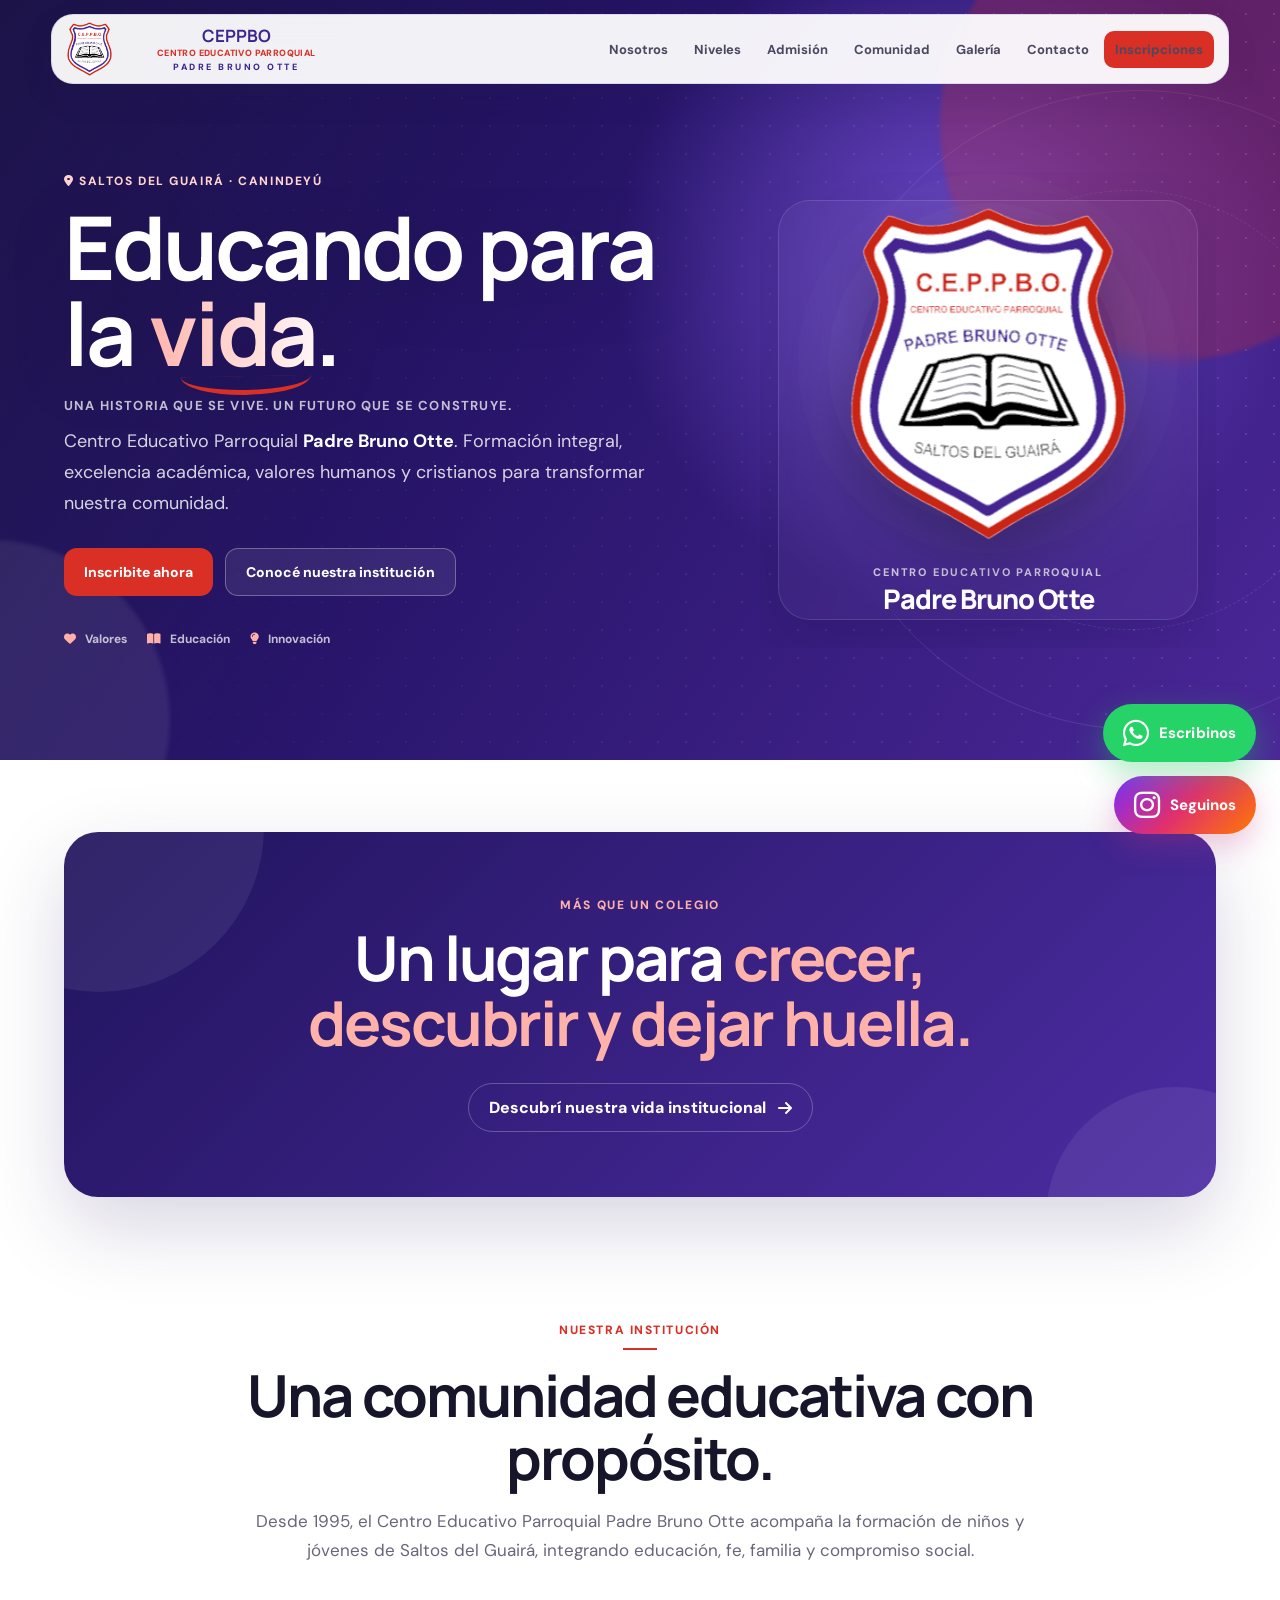
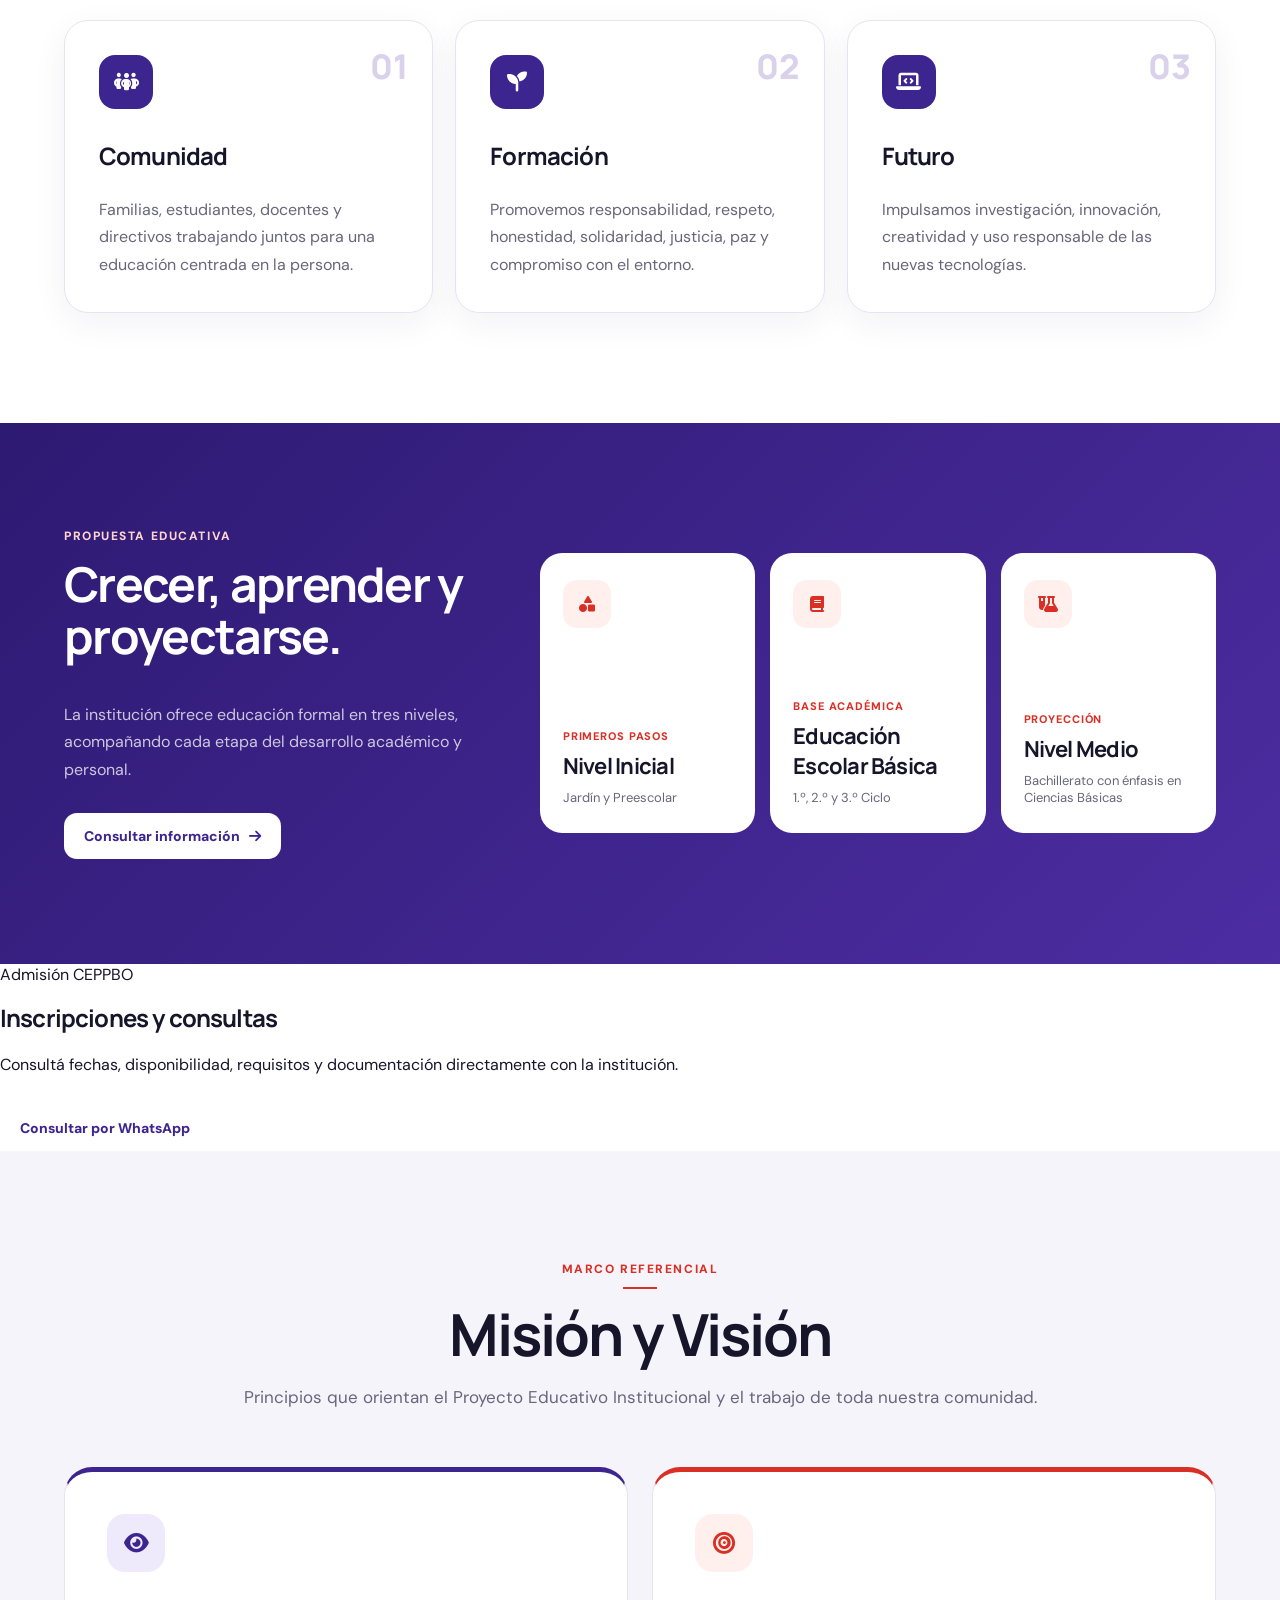
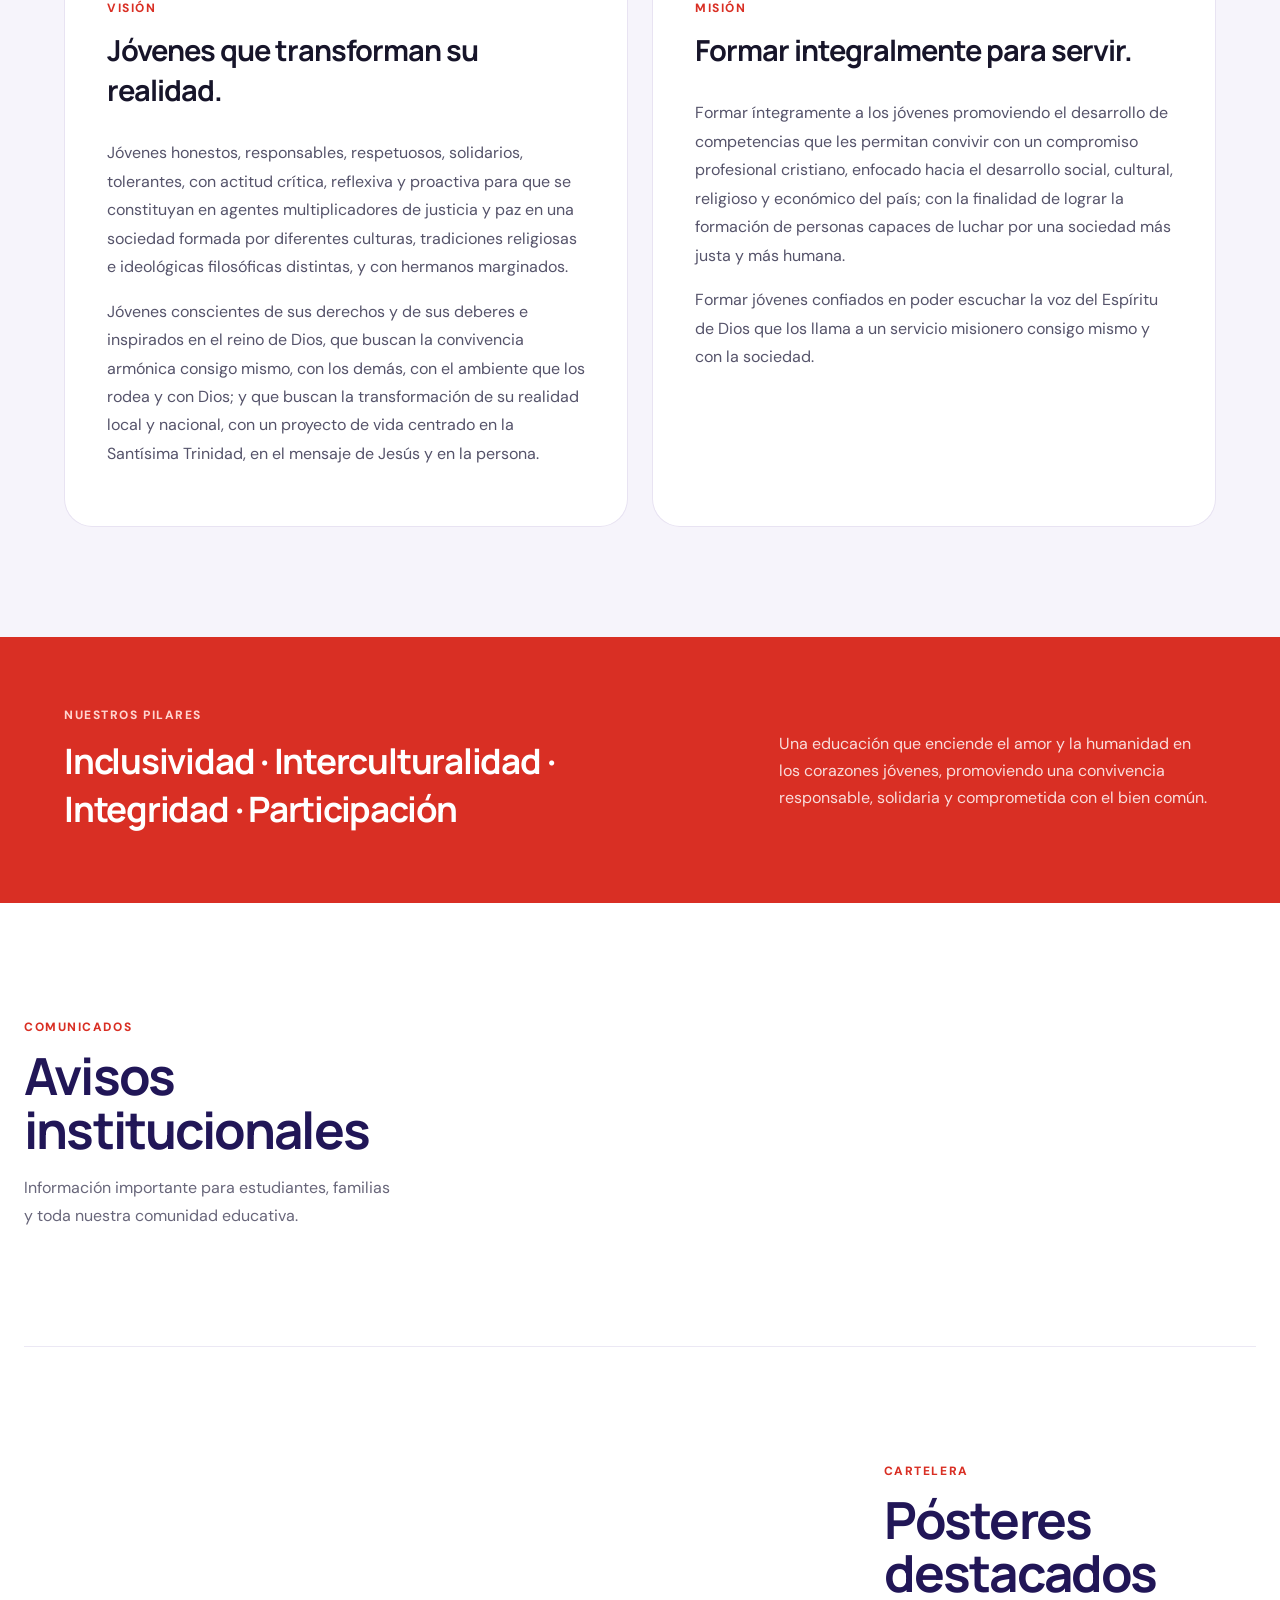
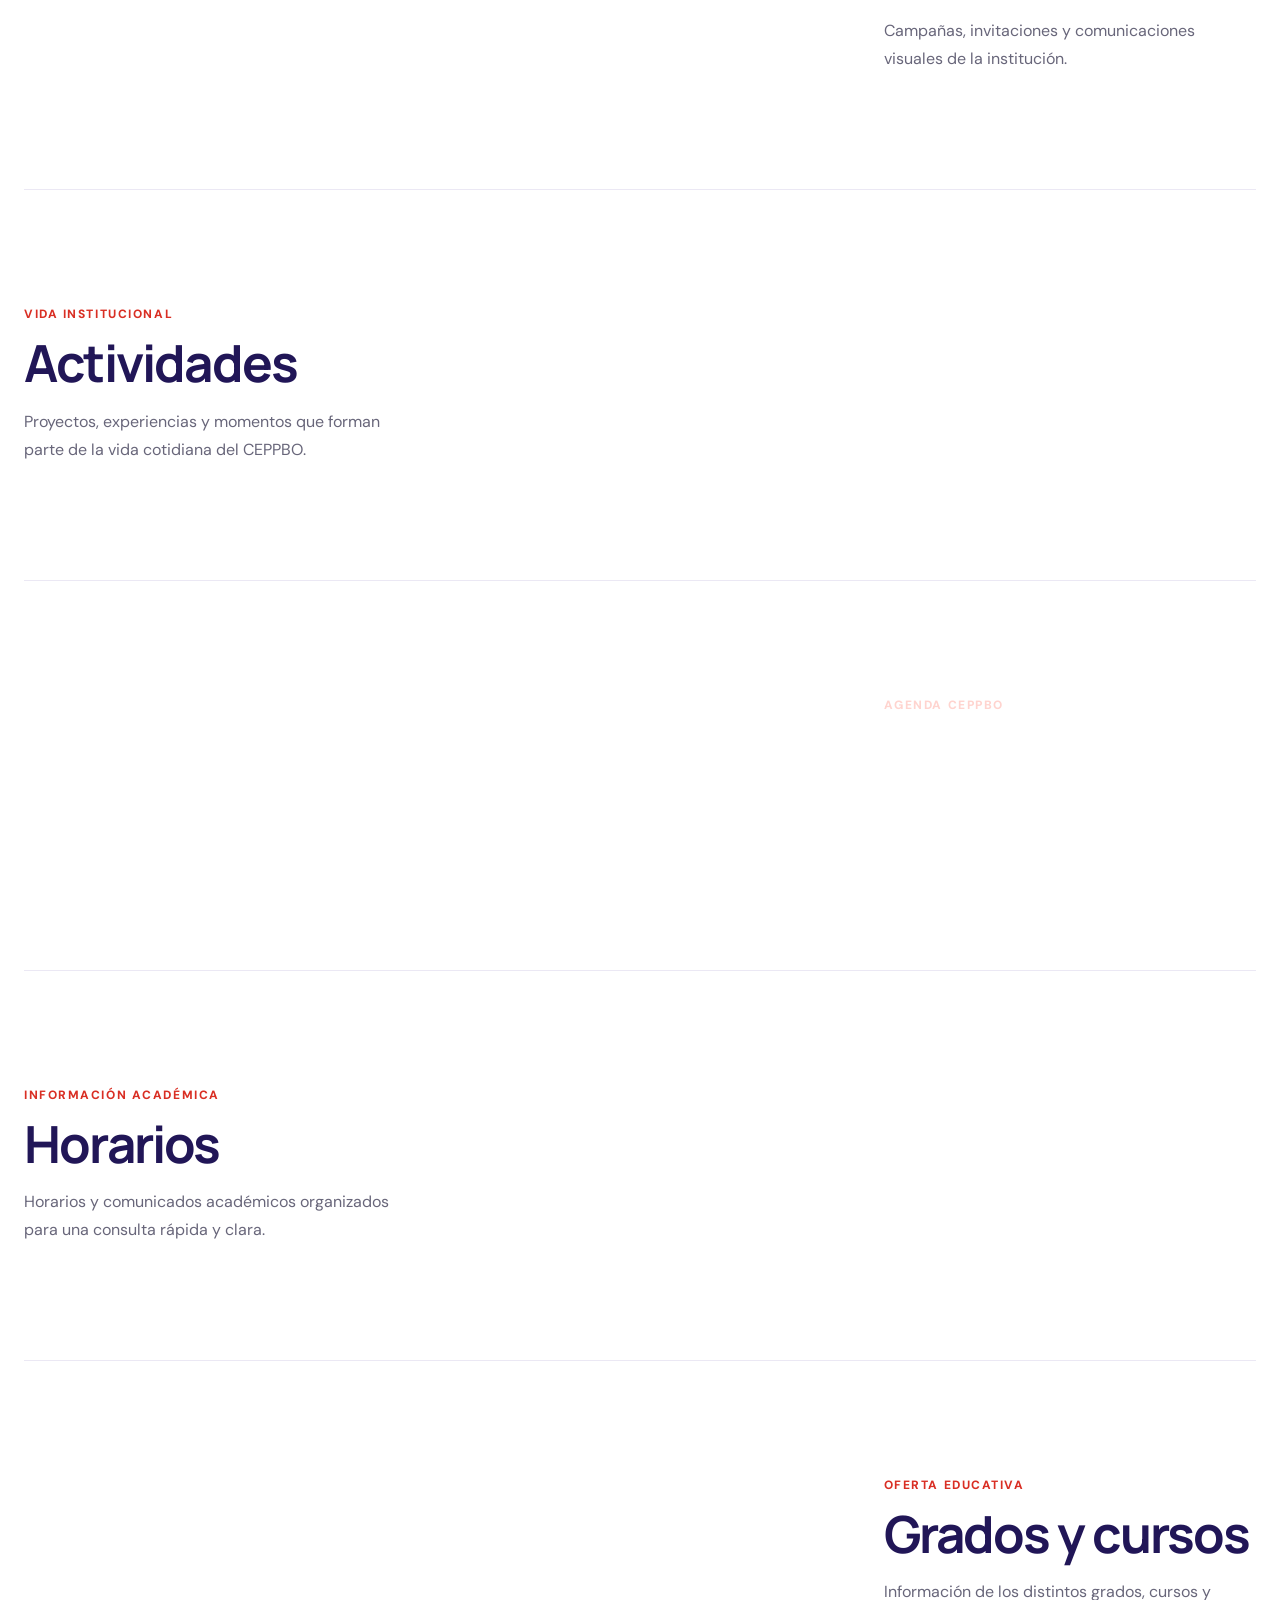
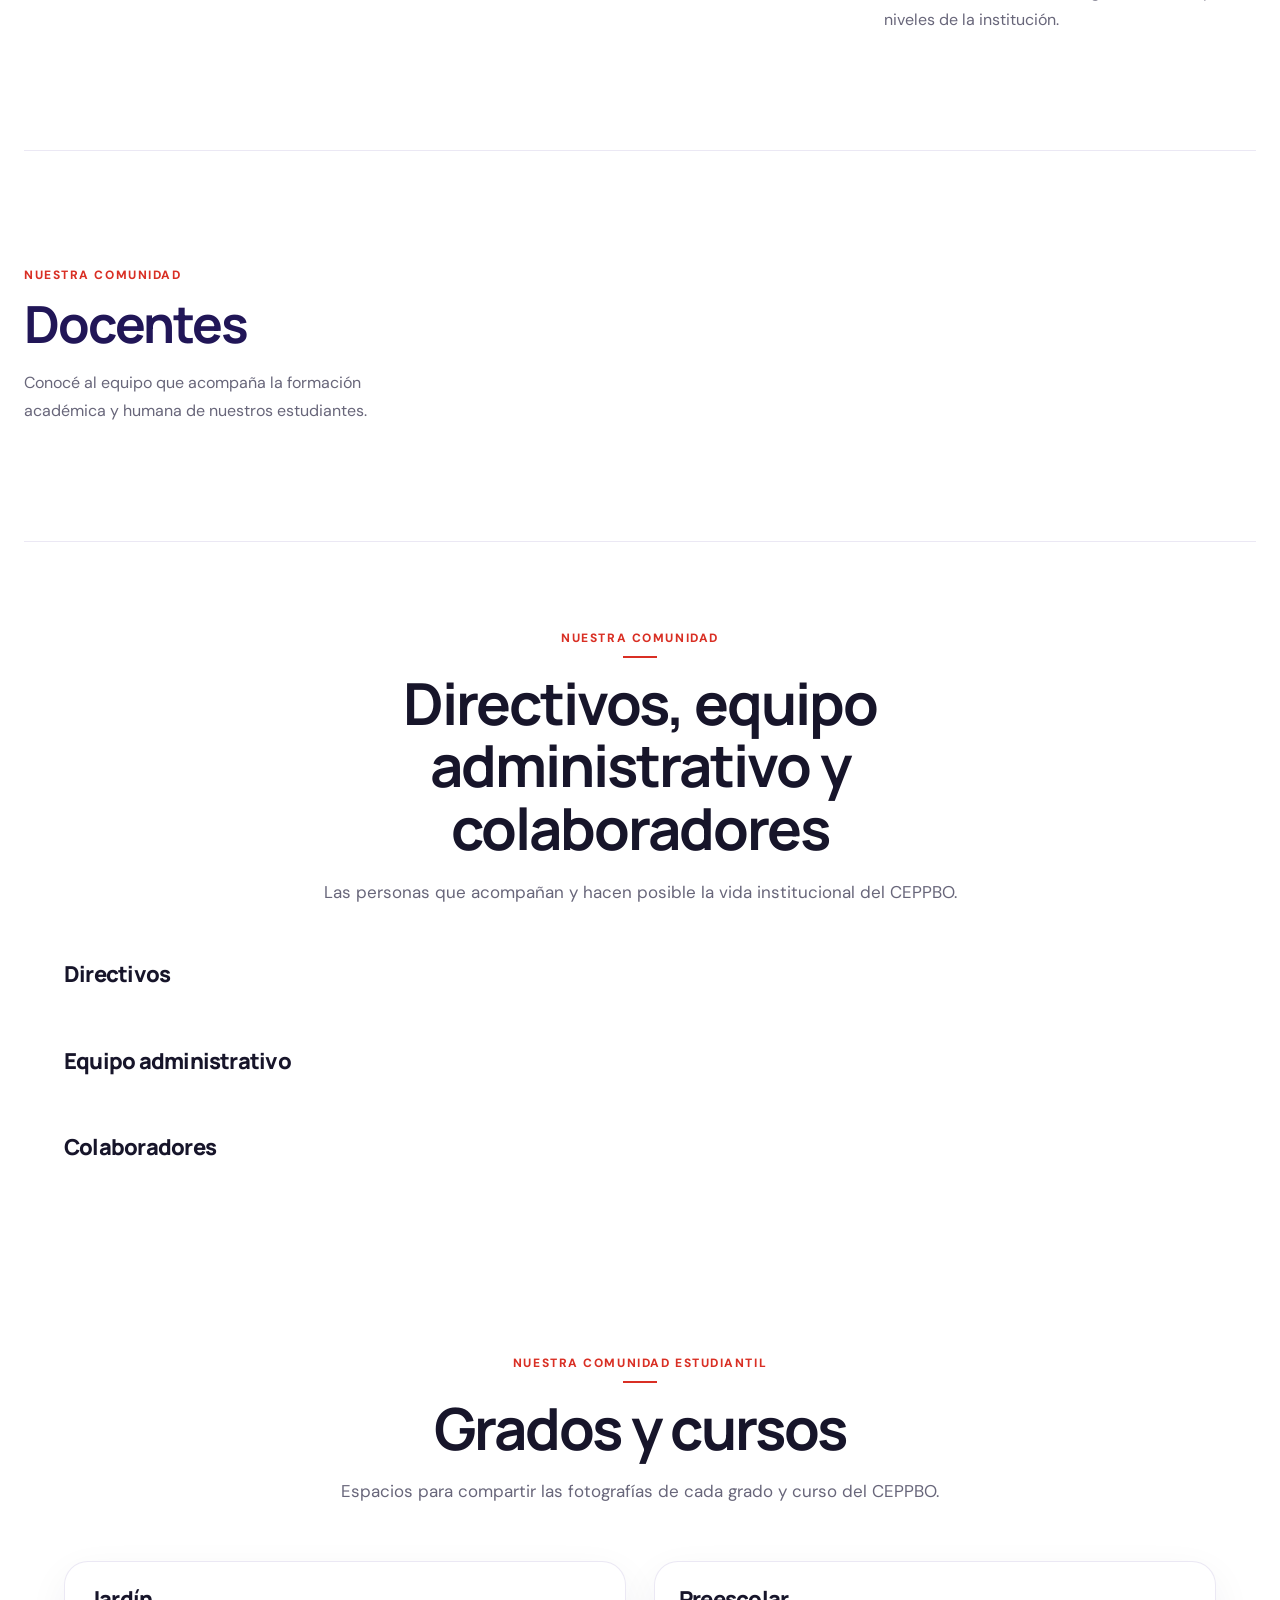
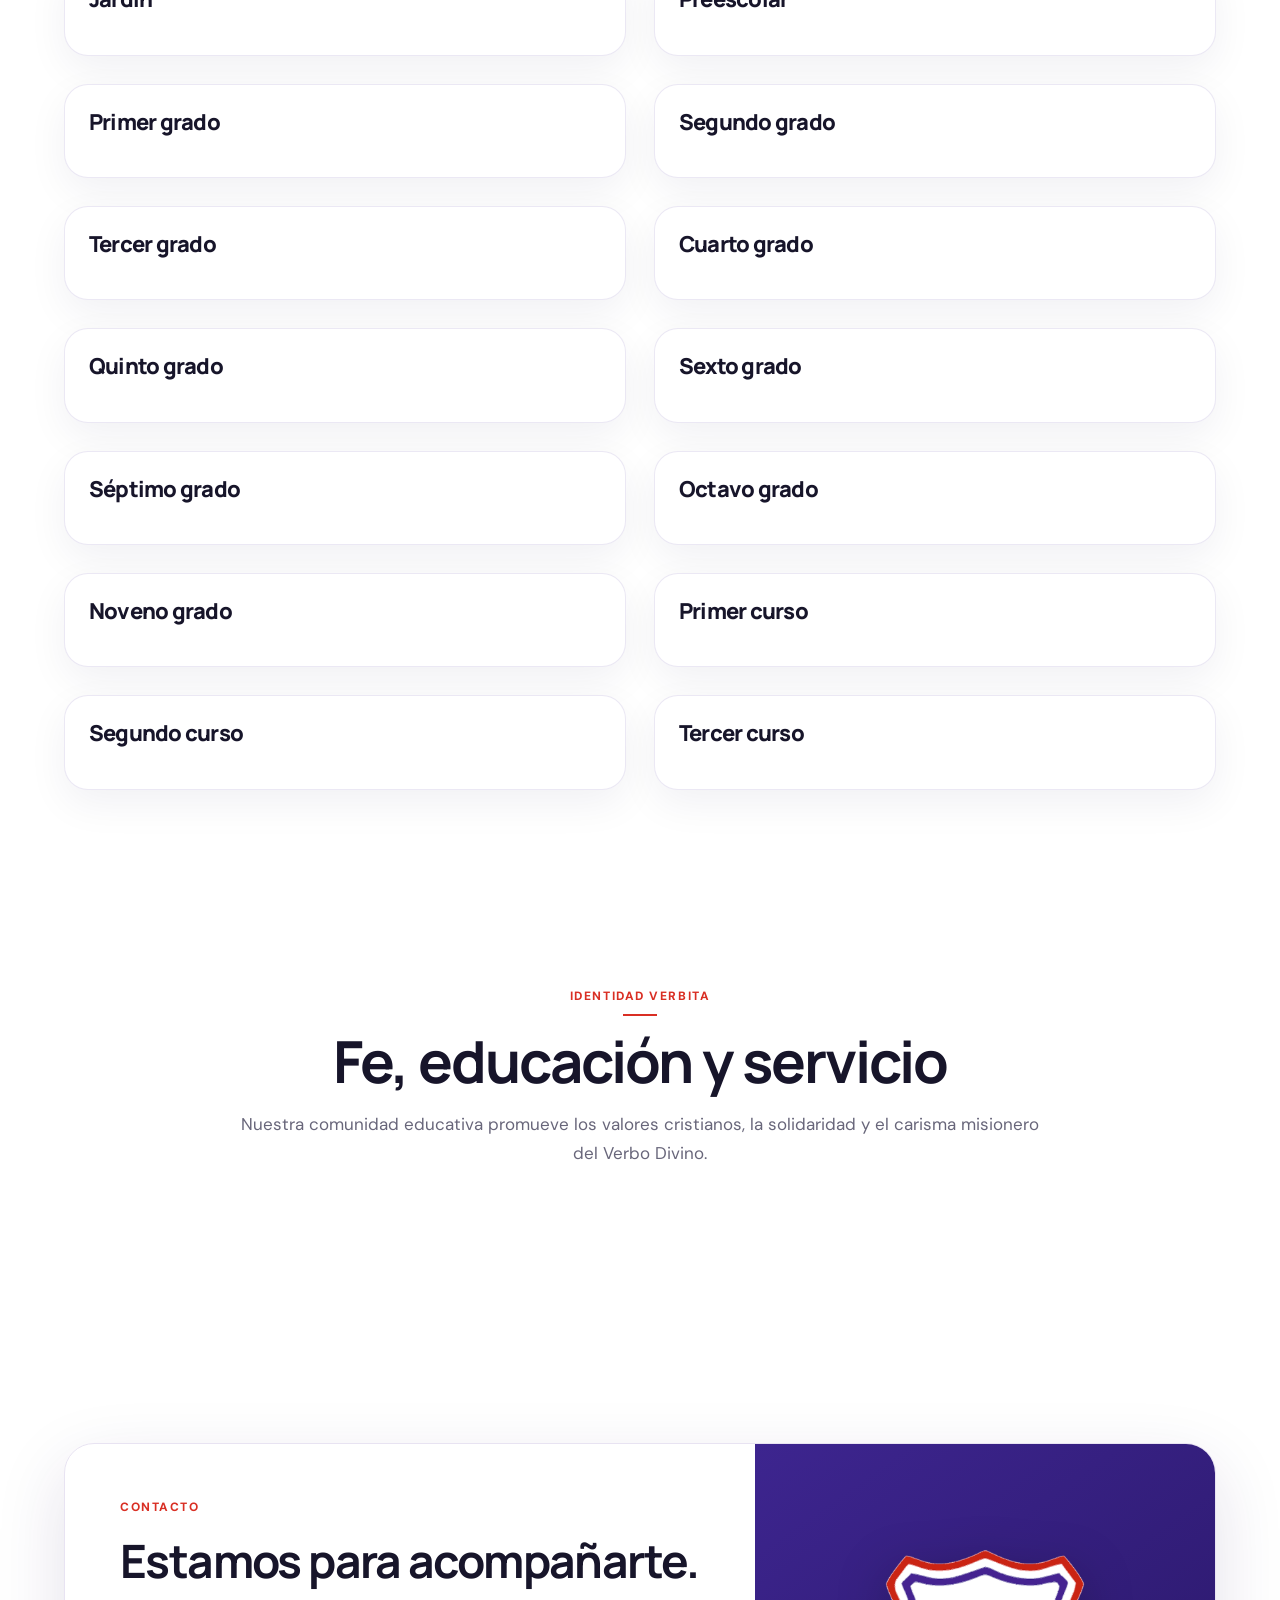
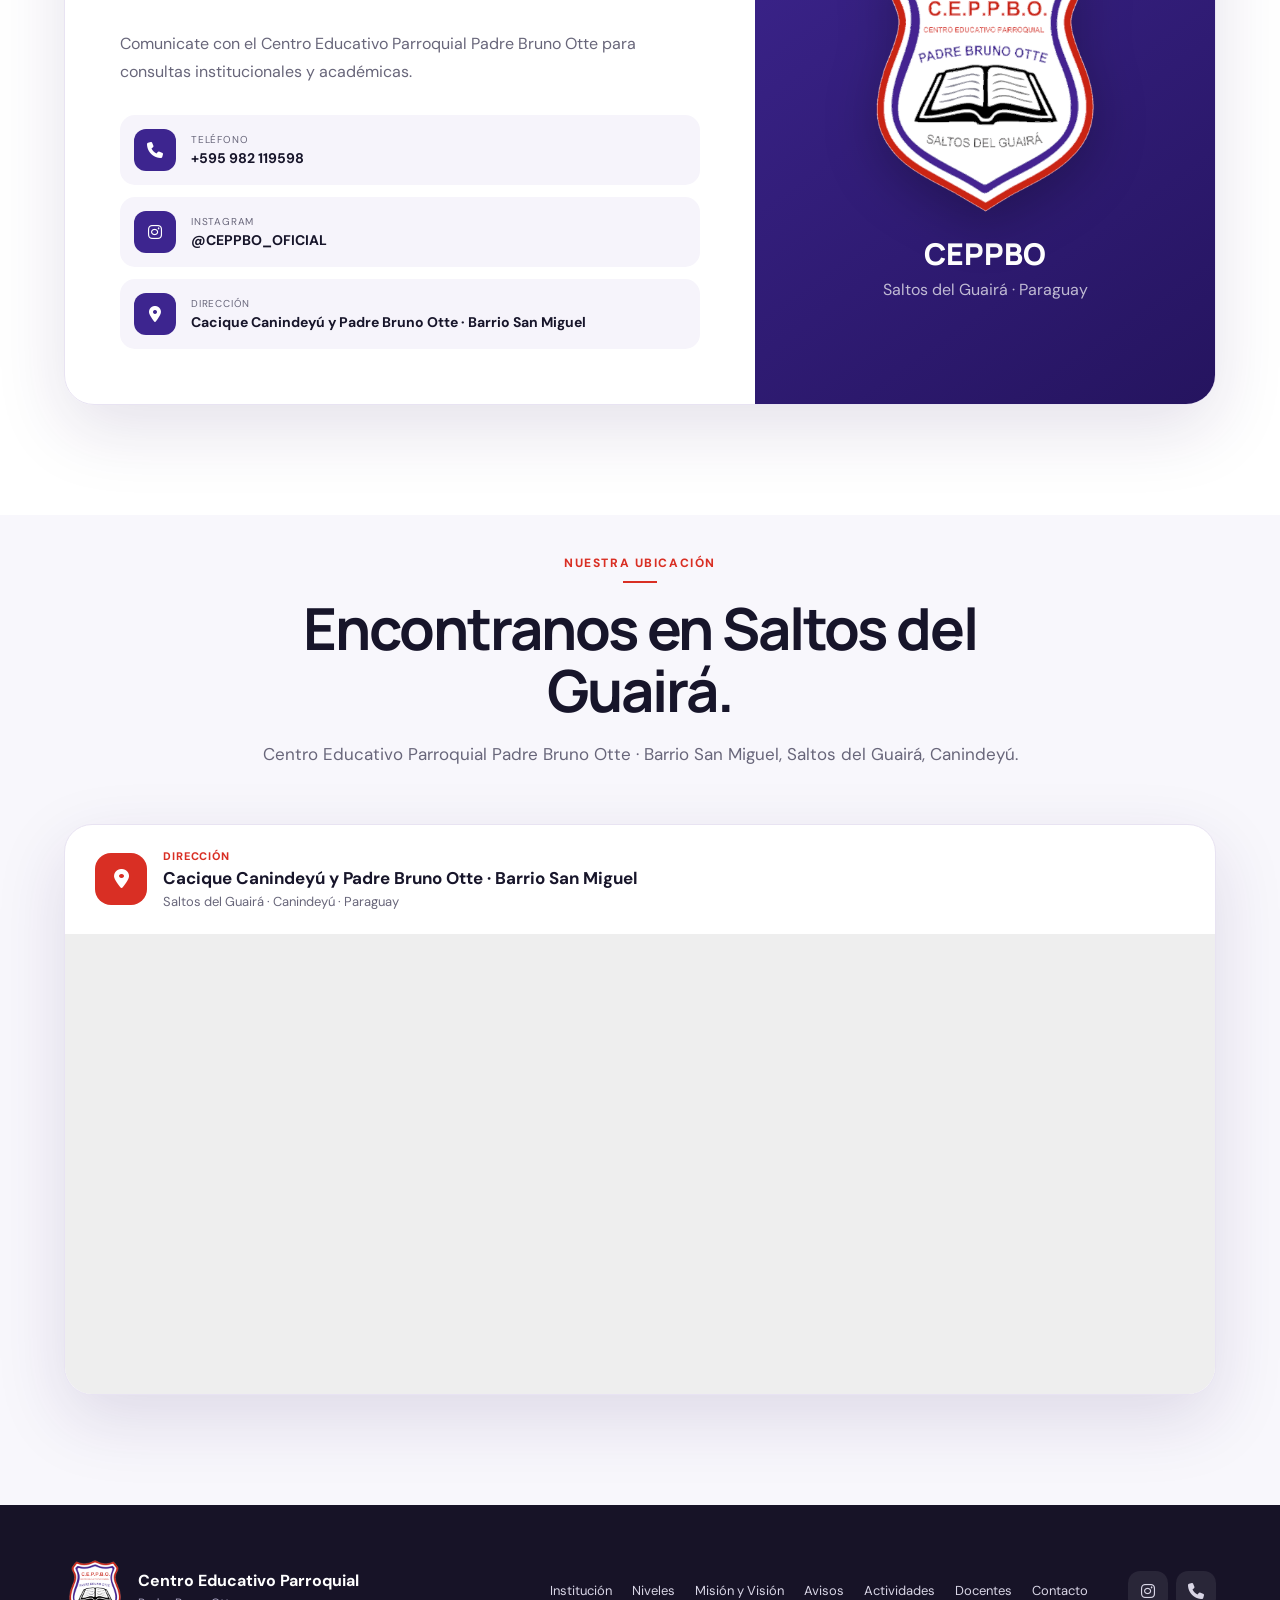
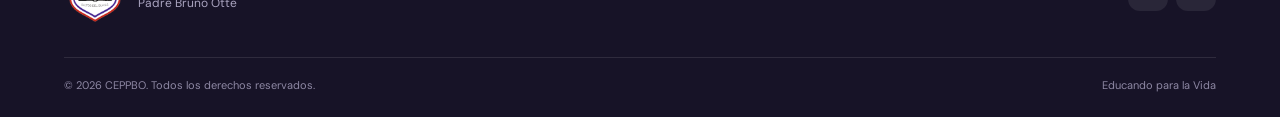
==== commit 210a1fc0: "Rediseño institucional CEPPBO en bordó" ====
--- a/index.html
+++ b/index.html
@@ -3,7 +3,7 @@
 <head>
   <meta charset="utf-8">
   <meta name="viewport" content="width=device-width,initial-scale=1">
-  <meta name="theme-color" content="#39258f">
+  <meta name="theme-color" content="#7A1F2B">
   <meta name="description" content="Sitio oficial del Centro Educativo Parroquial Padre Bruno Otte, Saltos del Guairá, Canindeyú.">
   <title>CEPPBO | Centro Educativo Parroquial Padre Bruno Otte</title>
   <link rel="icon" type="image/png" href="assets/ceppbo-logo.png">
@@ -11,17 +11,16 @@
   <link rel="preconnect" href="https://fonts.gstatic.com" crossorigin>
   <link href="https://fonts.googleapis.com/css2?family=DM+Sans:wght@400;500;600;700&family=Manrope:wght@600;700;800&display=swap" rel="stylesheet">
   <link rel="stylesheet" href="https://cdnjs.cloudflare.com/ajax/libs/font-awesome/6.7.2/css/all.min.css">
-  <link rel="stylesheet" href="styles.css">
-</head>
+  <link rel="stylesheet" href="styles.css"><link rel="stylesheet" href="institutional.css">
+<meta property="og:title" content="CEPPBO | Educando para la vida"><meta property="og:url" content="https://ceppbo.gutechti.com/"><link rel="canonical" href="https://ceppbo.gutechti.com/"></head>
 <body>
-<div class="page-loader" id="pageLoader" aria-hidden="true"><div class="loader-brand"><img src="assets/ceppbo-logo.png" alt="CEPPBO"><div class="loader-copy"><p>CEPPBO</p><span>Centro Educativo Parroquial</span><strong>Padre Bruno Otte</strong><small>Educando para la vida</small></div></div><div class="loader-progress"><i></i></div></div>
 <div class="scroll-progress" id="scrollProgress"></div>
 <a class="skip-link" href="#contenido">Saltar al contenido</a>
 <header class="site-header" id="inicio">
   <div class="header-inner">
     <a class="brand" href="#inicio" aria-label="CEPPBO, ir al inicio"><img src="assets/ceppbo-logo.png" alt="Escudo CEPPBO"><span><strong>CEPPBO</strong><small>Centro Educativo Parroquial</small><em>Padre Bruno Otte</em></span></a>
     <button class="menu-toggle" id="menuToggle" aria-label="Abrir menú" aria-expanded="false"><i class="fa-solid fa-bars"></i></button>
-    <nav class="nav" id="mainNav"><a href="#inicio">Inicio</a><a href="#institucion">Institución</a><a href="#niveles">Niveles</a><a href="#mision-vision">Misión y Visión</a><a href="#avisos">Avisos</a><a href="#actividades">Actividades</a><a href="#docentes">Docentes</a><a href="#equipo">Equipo</a><a href="#comunidades">Grados</a><a href="#contacto">Contacto</a></nav>
+    <nav class="nav" id="mainNav" aria-label="Menú principal"><a href="#institucion">Nosotros</a><a href="#niveles">Niveles</a><a href="#inscripciones">Admisión</a><a href="#equipo">Comunidad</a><a href="#actividades">Galería</a><a href="#contacto">Contacto</a><a class="button primary" href="#inscripciones">Inscripciones</a></nav>
     
   </div>
 </header>
@@ -35,7 +34,7 @@
       <p class="eyebrow"><i class="fa-solid fa-location-dot"></i> Saltos del Guairá · Canindeyú</p>
       <h1>Educando para la <span>vida.</span></h1>
       <p class="hero-kicker">Una historia que se vive. Un futuro que se construye.</p><p class="hero-lead">Centro Educativo Parroquial <strong>Padre Bruno Otte</strong>. Formación integral, excelencia académica, valores humanos y cristianos para transformar nuestra comunidad.</p>
-      <div class="hero-actions"><a class="button primary" href="#institucion">Conocé nuestra institución <i class="fa-solid fa-arrow-down"></i></a><a class="button ghost" href="#contacto">Contactanos</a></div>
+      <div class="hero-actions"><a class="button primary" href="#inscripciones">Inscribite ahora</a><a class="button ghost" href="#institucion">Conocé nuestra institución</a></div>
       <div class="hero-tags"><span><i class="fa-solid fa-heart"></i> Valores</span><span><i class="fa-solid fa-book-open"></i> Educación</span><span><i class="fa-solid fa-lightbulb"></i> Innovación</span></div>
     </div>
     <div class="hero-logo reveal"><div class="logo-halo"></div><img src="assets/ceppbo-logo.png" alt="Escudo del Centro Educativo Parroquial Padre Bruno Otte"><p>Centro Educativo Parroquial</p><strong>Padre Bruno Otte</strong></div>
@@ -63,7 +62,7 @@
   </div>
 </section>
 
-<section class="section mv" id="mision-vision">
+<section class="enrollment" id="inscripciones"><div><p>Admisión CEPPBO</p><h2>Inscripciones y consultas</h2><p>Consultá fechas, disponibilidad, requisitos y documentación directamente con la institución.</p><a class="button white" href="https://wa.me/595982119598?text=Hola%2C%20quisiera%20informaci%C3%B3n%20sobre%20inscripciones" target="_blank" rel="noopener">Consultar por WhatsApp</a></div></section><section class="section mv" id="mision-vision">
   <div class="section-heading reveal"><p class="eyebrow">Marco referencial</p><h2>Misión y Visión</h2><p>Principios que orientan el Proyecto Educativo Institucional y el trabajo de toda nuestra comunidad.</p></div>
   <div class="mv-grid">
     <article class="mv-card vision reveal"><div class="mv-icon"><i class="fa-solid fa-eye"></i></div><p class="eyebrow">Visión</p><h3>Jóvenes que transforman su realidad.</h3><p>Jóvenes honestos, responsables, respetuosos, solidarios, tolerantes, con actitud crítica, reflexiva y proactiva para que se constituyan en agentes multiplicadores de justicia y paz en una sociedad formada por diferentes culturas, tradiciones religiosas e ideológicas filosóficas distintas, y con hermanos marginados.</p><p>Jóvenes conscientes de sus derechos y de sus deberes e inspirados en el reino de Dios, que buscan la convivencia armónica consigo mismo, con los demás, con el ambiente que los rodea y con Dios; y que buscan la transformación de su realidad local y nacional, con un proyecto de vida centrado en la Santísima Trinidad, en el mensaje de Jesús y en la persona.</p></article>
@@ -143,7 +142,7 @@
   </div>
 </section>
 
-<section class="section contact" id="contacto">
+<section class="section pastoral" id="pastoral"><div class="section-heading"><p class="eyebrow">Identidad verbita</p><h2>Fe, educación y servicio</h2><p>Nuestra comunidad educativa promueve los valores cristianos, la solidaridad y el carisma misionero del Verbo Divino.</p></div></section><section class="section contact" id="contacto">
   <div class="contact-card reveal">
     <div class="contact-copy"><p class="eyebrow">Contacto</p><h2>Estamos para acompañarte.</h2><p>Comunicate con el Centro Educativo Parroquial Padre Bruno Otte para consultas institucionales y académicas.</p>
       <div class="contact-list"><a href="tel:+595982119598"><i class="fa-solid fa-phone"></i><span><small>Teléfono</small><strong>+595 982 119598</strong></span></a><a href="https://www.instagram.com/ceppbo_oficial/" target="_blank" rel="noopener"><i class="fa-brands fa-instagram"></i><span><small>Instagram</small><strong>@CEPPBO_OFICIAL</strong></span></a><div><i class="fa-solid fa-location-dot"></i><span><small>Dirección</small><strong>Cacique Canindeyú y Padre Bruno Otte · Barrio San Miguel</strong></span></div></div>
@@ -167,5 +166,5 @@
 <footer><div class="footer-inner"><div class="footer-brand"><img src="assets/ceppbo-logo.png" alt=""><div><strong>Centro Educativo Parroquial</strong><span>Padre Bruno Otte</span></div></div><nav><a href="#institucion">Institución</a><a href="#niveles">Niveles</a><a href="#mision-vision">Misión y Visión</a><a href="#avisos">Avisos</a><a href="#actividades">Actividades</a><a href="#docentes">Docentes</a><a href="#contacto">Contacto</a></nav><div class="social"><a href="https://www.instagram.com/ceppbo_oficial/" target="_blank" rel="noopener" aria-label="Instagram"><i class="fa-brands fa-instagram"></i></a><a href="tel:+595982119598" aria-label="Teléfono"><i class="fa-solid fa-phone"></i></a></div></div><div class="footer-bottom"><span>© <span id="year"></span> CEPPBO. Todos los derechos reservados.</span><span>Educando para la Vida</span></div></footer>
 <script src="media-config.js"></script>
 <script src="drive-media.js"></script>
-<script src="script.js"></script>
+<script src="script.js"></script><script src="institutional.js" defer></script>
 </body></html>
--- a/styles.css
+++ b/styles.css
@@ -473,3 +473,72 @@
   .loader-brand>img{width:112px!important;height:132px!important}
   .loader-progress{width:min(230px,65vw)!important}
 }
+
+/* Equipo institucional y galerias por grado */
+.community-directory,.grade-directory{padding-top:88px;padding-bottom:88px}
+.community-block{max-width:1180px;margin:42px auto 0}
+.community-block>h3,.grade-block>h3{font:800 22px/1.2 Manrope,sans-serif;margin:0 0 18px}
+.grade-sections{max-width:1180px;margin:42px auto 0;display:grid;grid-template-columns:repeat(2,minmax(0,1fr));gap:28px}
+.grade-block{min-width:0;padding:24px;border:1px solid rgba(57,37,143,.10);border-radius:24px;background:#fff;box-shadow:0 14px 40px rgba(25,17,70,.06)}
+.grade-block .media-grid{grid-template-columns:repeat(2,minmax(0,1fr))}
+@media(max-width:800px){.grade-sections{grid-template-columns:1fr}.grade-block .media-grid{grid-template-columns:1fr}.community-directory,.grade-directory{padding-top:64px;padding-bottom:64px}}
+
+/* Galerias CEPPBO: escala y orden visual unificados */
+.drive-band-media,.community-block,.grade-block{min-width:0}
+.media-grid{
+  display:grid!important;
+  grid-template-columns:repeat(auto-fit,minmax(190px,1fr))!important;
+  gap:18px!important;
+  align-items:start!important;
+}
+.drive-card{
+  width:100%!important;
+  max-width:320px!important;
+  margin:0 auto!important;
+  border-radius:20px!important;
+  overflow:hidden!important;
+}
+.drive-image{
+  width:100%!important;
+  height:auto!important;
+  aspect-ratio:4/3!important;
+  overflow:hidden!important;
+  border-radius:18px!important;
+  background:#f5f4f9!important;
+}
+.drive-image>img{
+  width:100%!important;
+  height:100%!important;
+  max-width:100%!important;
+  object-fit:cover!important;
+  object-position:center!important;
+  display:block!important;
+}
+/* Avisos, posters y horarios conservan completa la pieza vertical */
+.poster-grid .drive-card{max-width:280px!important}
+.poster-grid .drive-image{
+  aspect-ratio:4/5!important;
+  background:#f7f7fa!important;
+}
+.poster-grid .drive-image>img{object-fit:contain!important}
+/* Personas: formato retrato uniforme */
+.teacher-grid .drive-card{max-width:260px!important}
+.teacher-grid .drive-image{aspect-ratio:4/5!important}
+.teacher-grid .drive-image>img{object-fit:cover!important;object-position:center top!important}
+/* Actividades, eventos y grados: formato fotográfico */
+.landscape-grid .drive-card{max-width:340px!important}
+.landscape-grid .drive-image{aspect-ratio:4/3!important}
+.drive-caption{padding:9px 12px!important;min-height:auto!important}
+.drive-caption small{font-size:11px!important;opacity:.68!important}
+@media(min-width:1100px){
+  .drive-band-media .media-grid{grid-template-columns:repeat(3,minmax(0,1fr))!important}
+  .teacher-grid{grid-template-columns:repeat(4,minmax(0,1fr))!important}
+}
+@media(max-width:700px){
+  .media-grid{grid-template-columns:repeat(2,minmax(0,1fr))!important;gap:12px!important}
+  .drive-card,.poster-grid .drive-card,.teacher-grid .drive-card,.landscape-grid .drive-card{max-width:100%!important}
+}
+@media(max-width:430px){
+  .media-grid{grid-template-columns:1fr!important}
+  .drive-card{max-width:300px!important}
+}
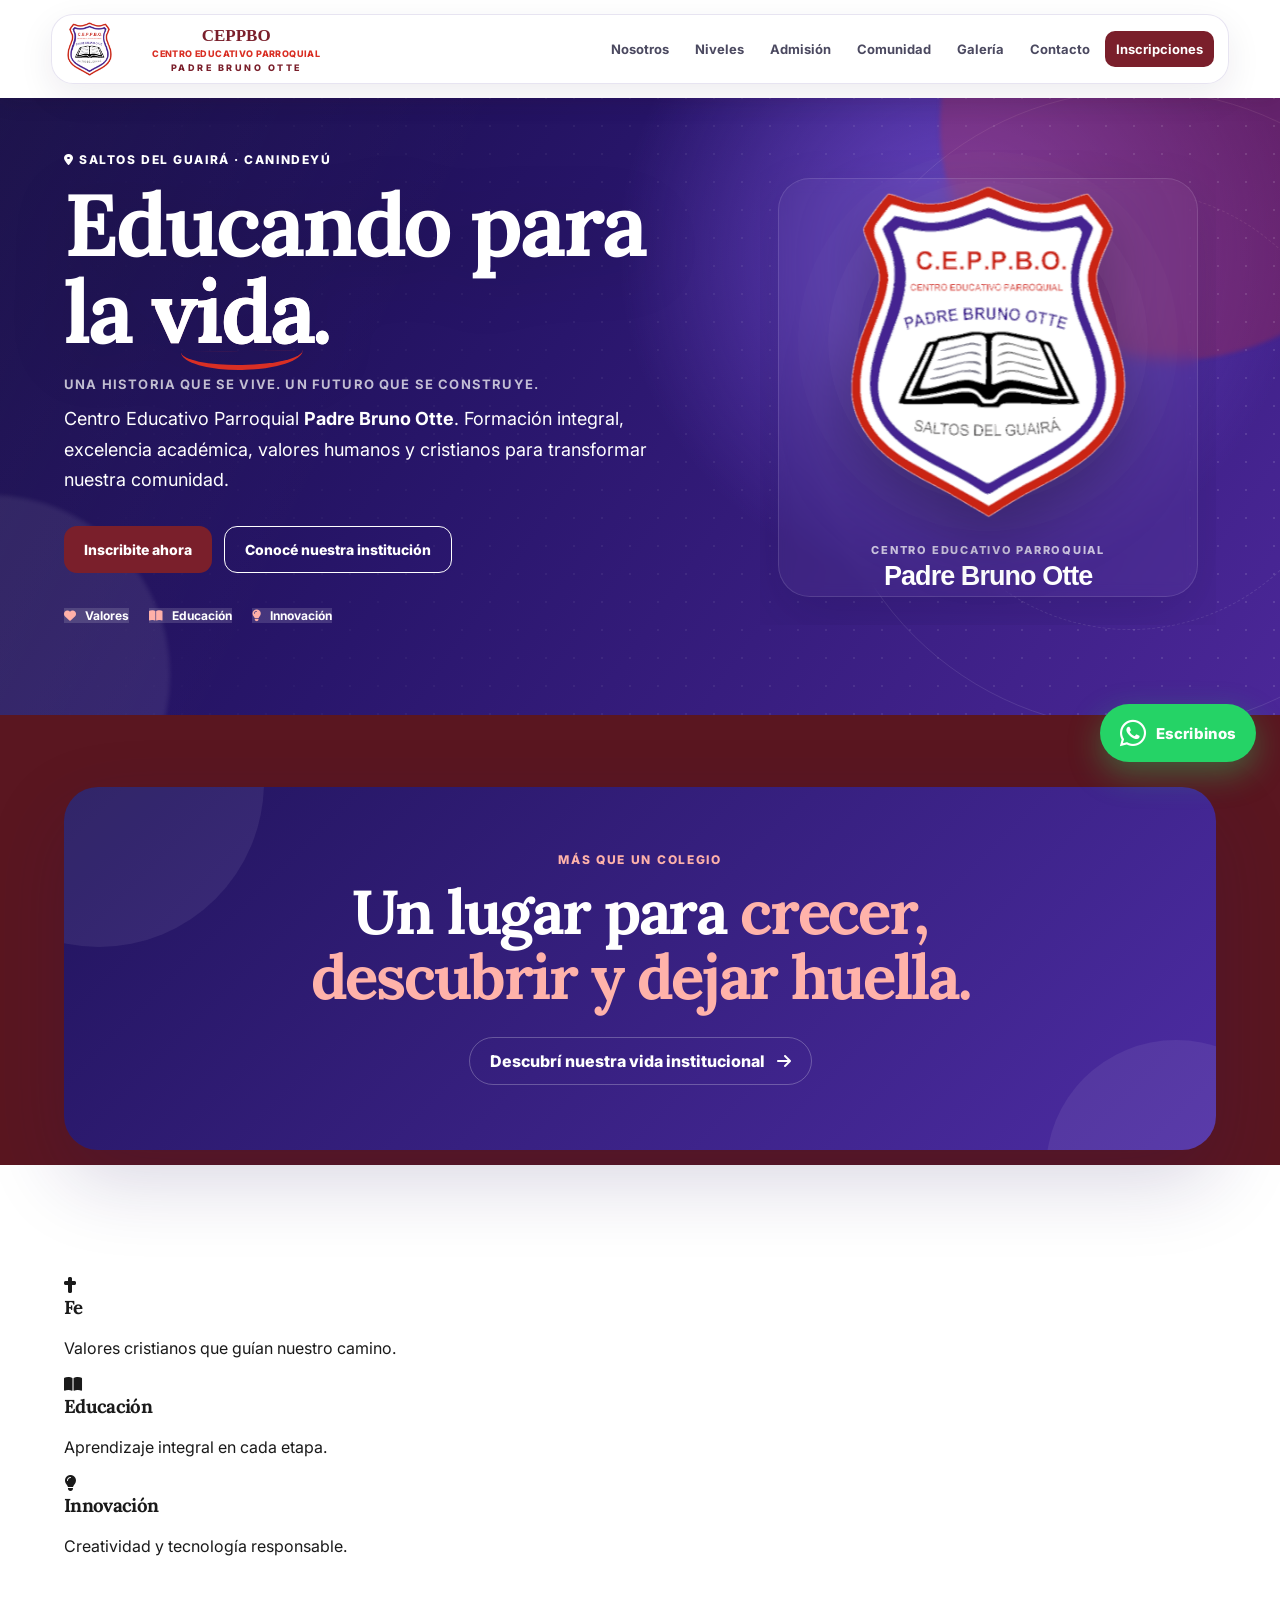
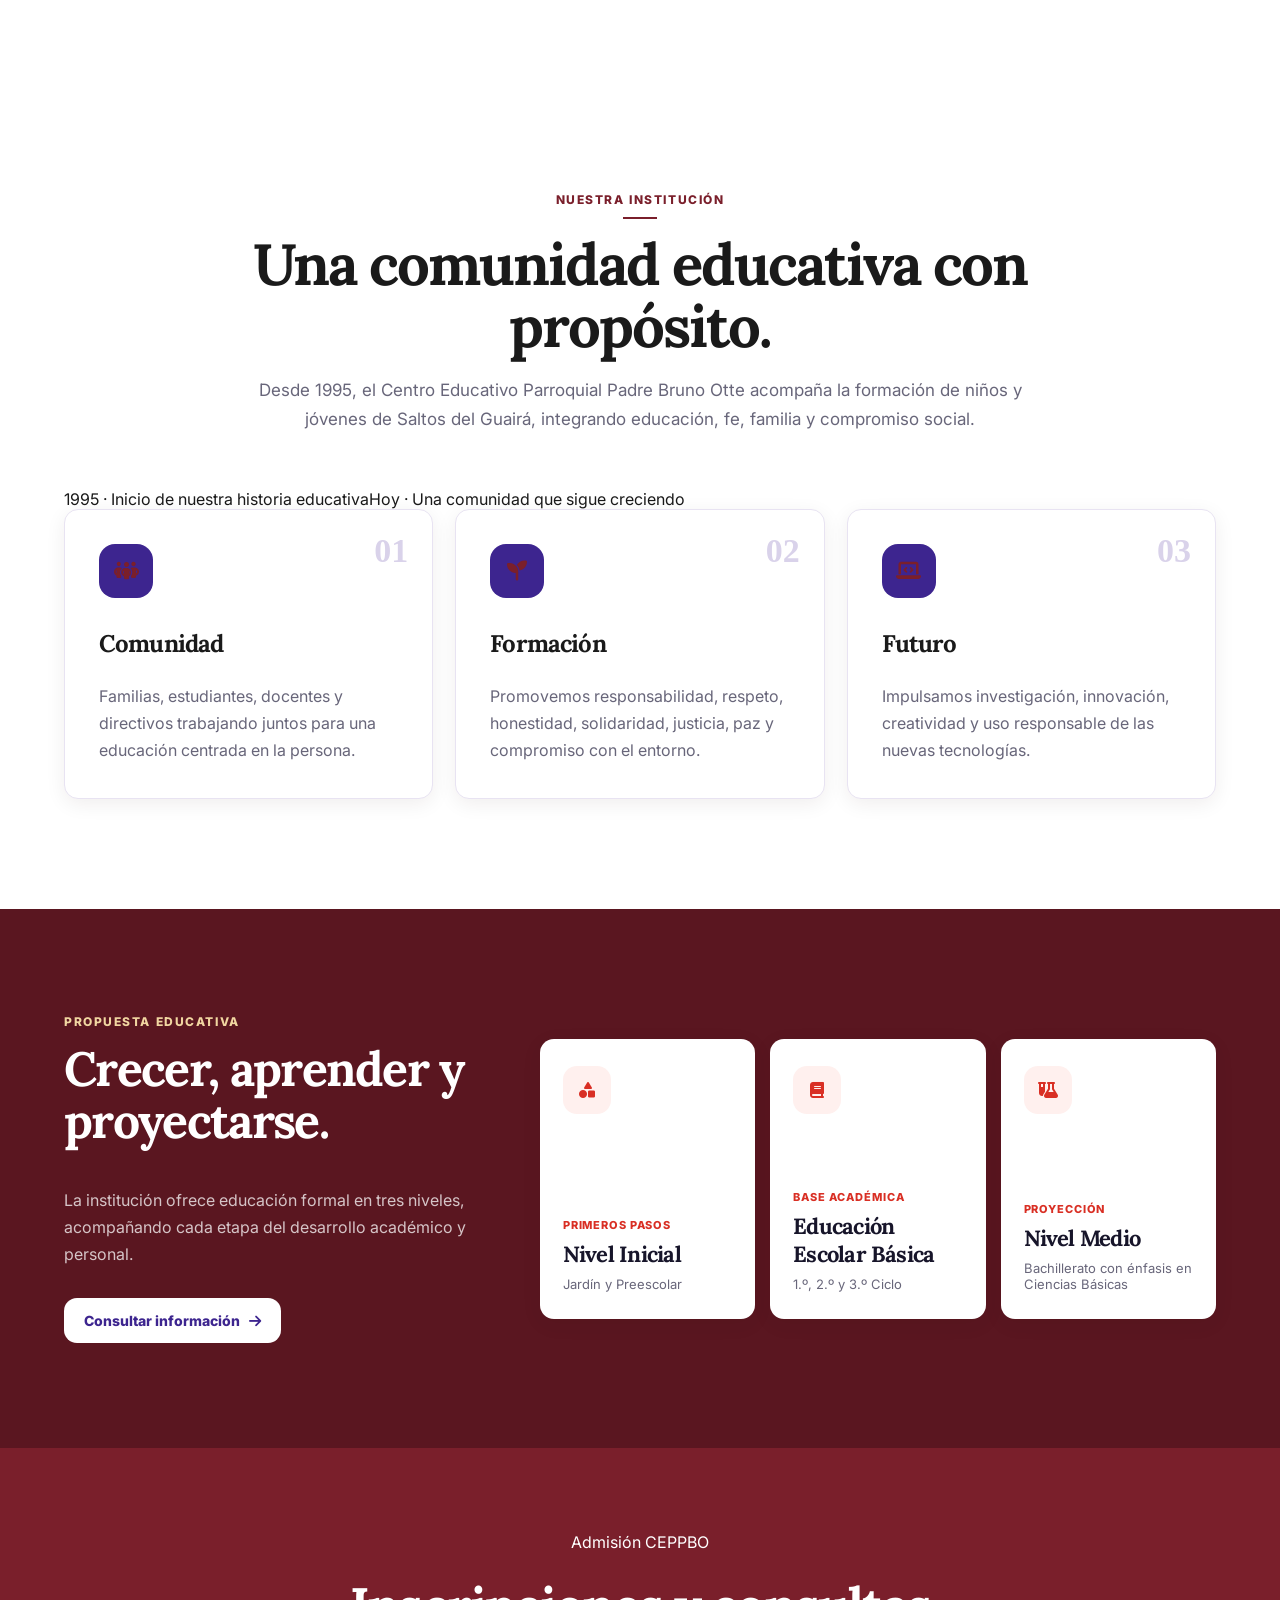
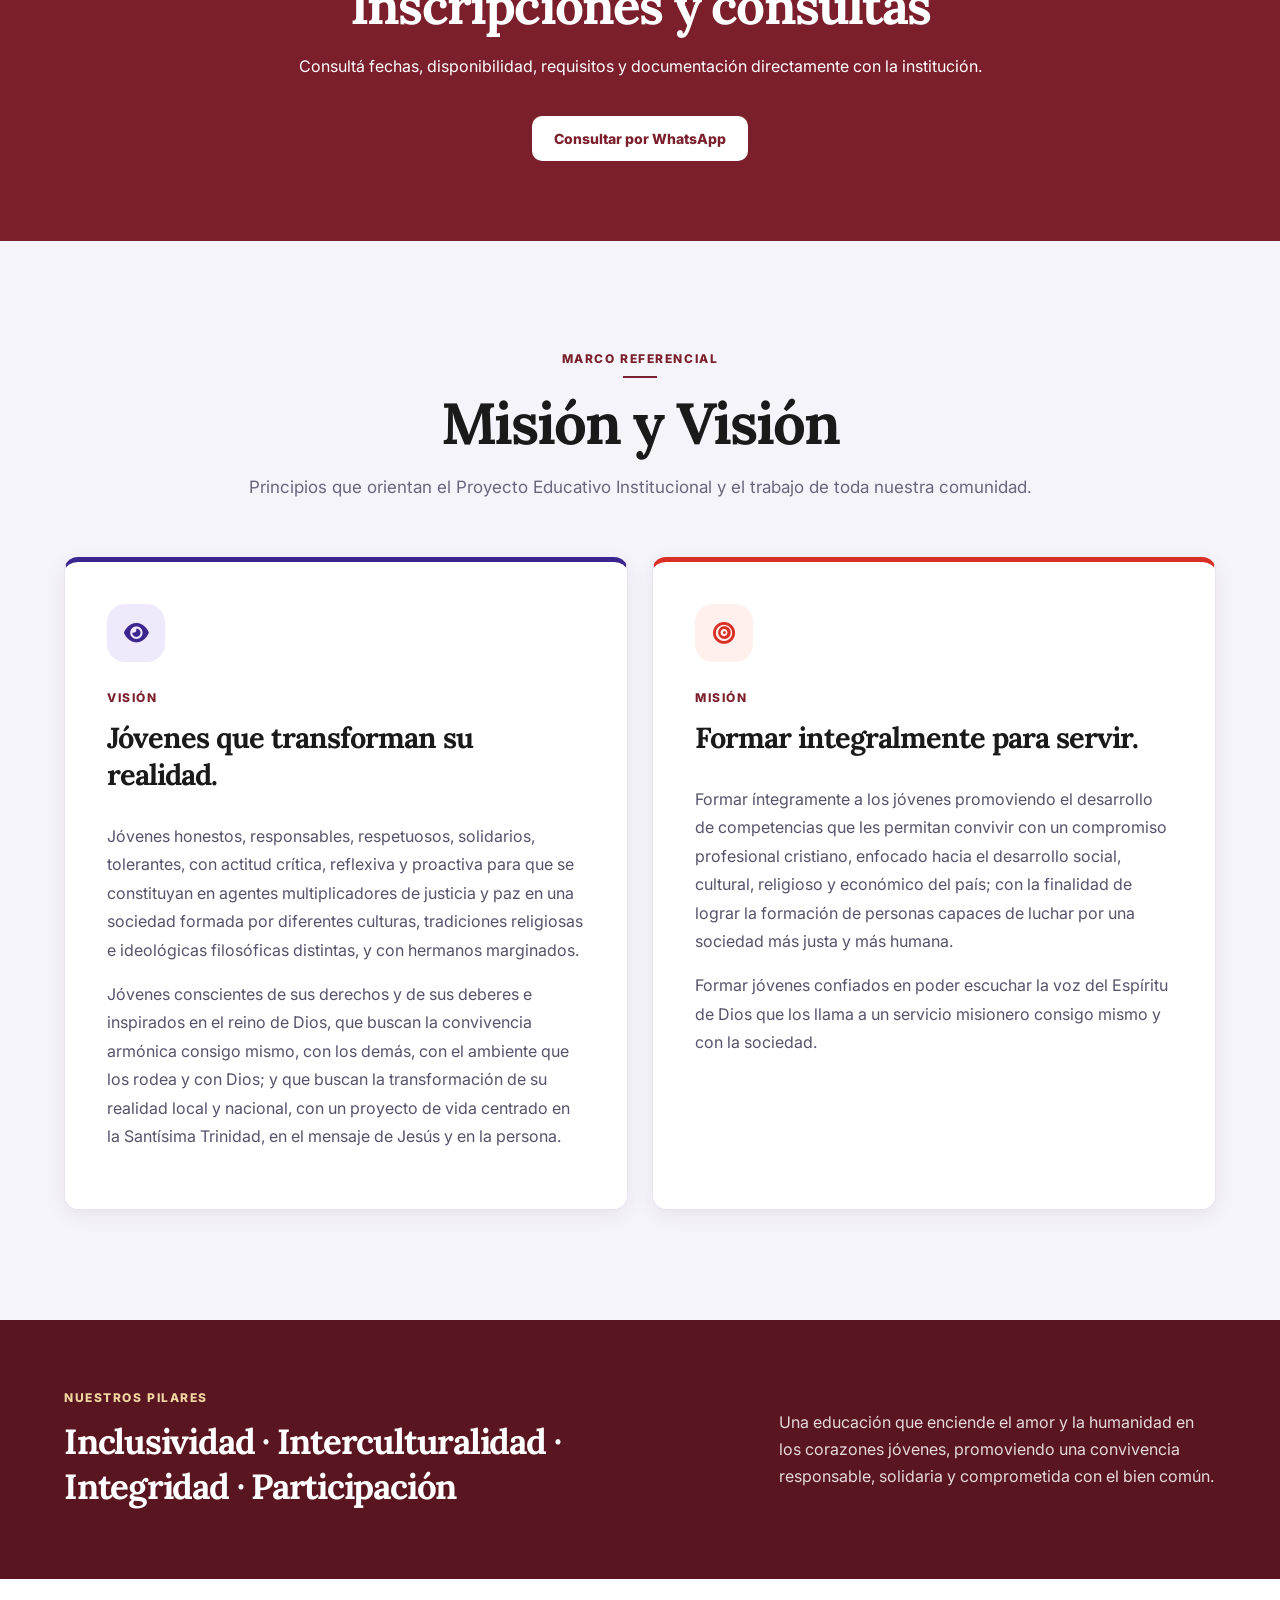
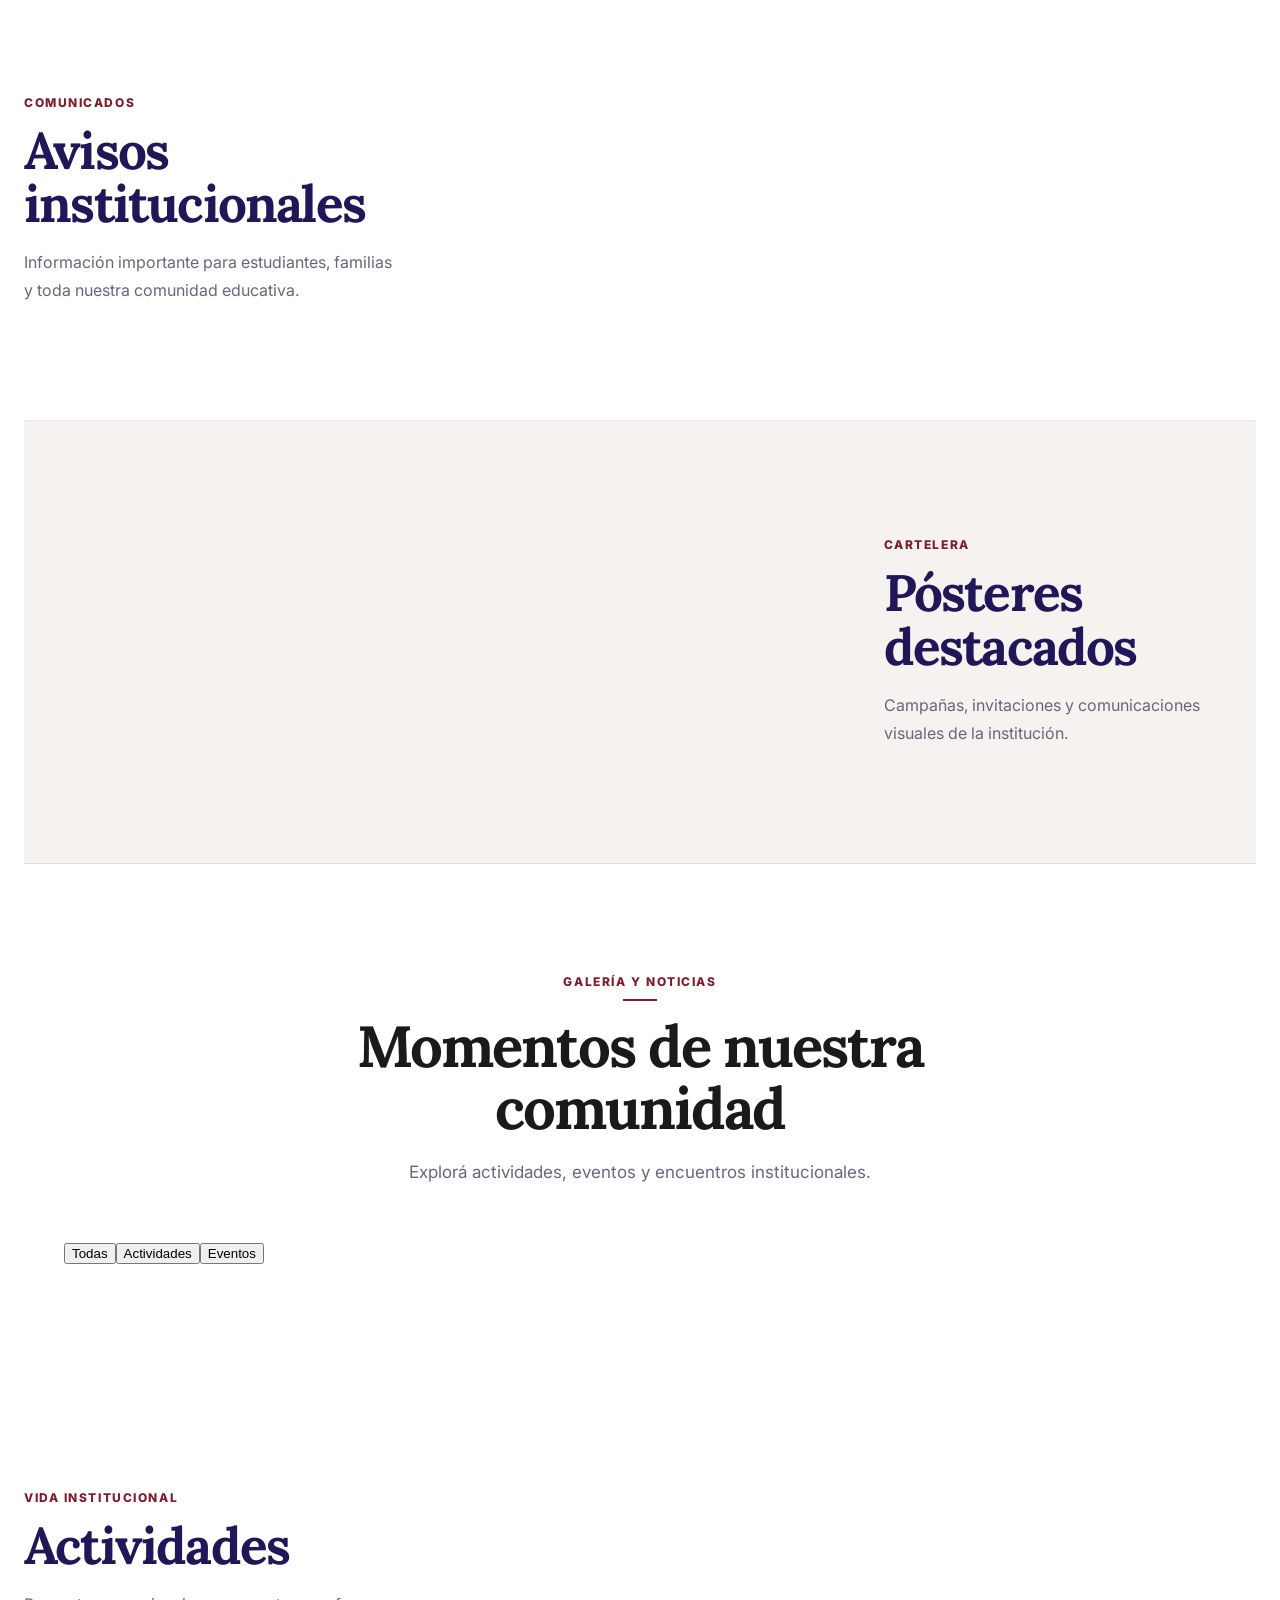
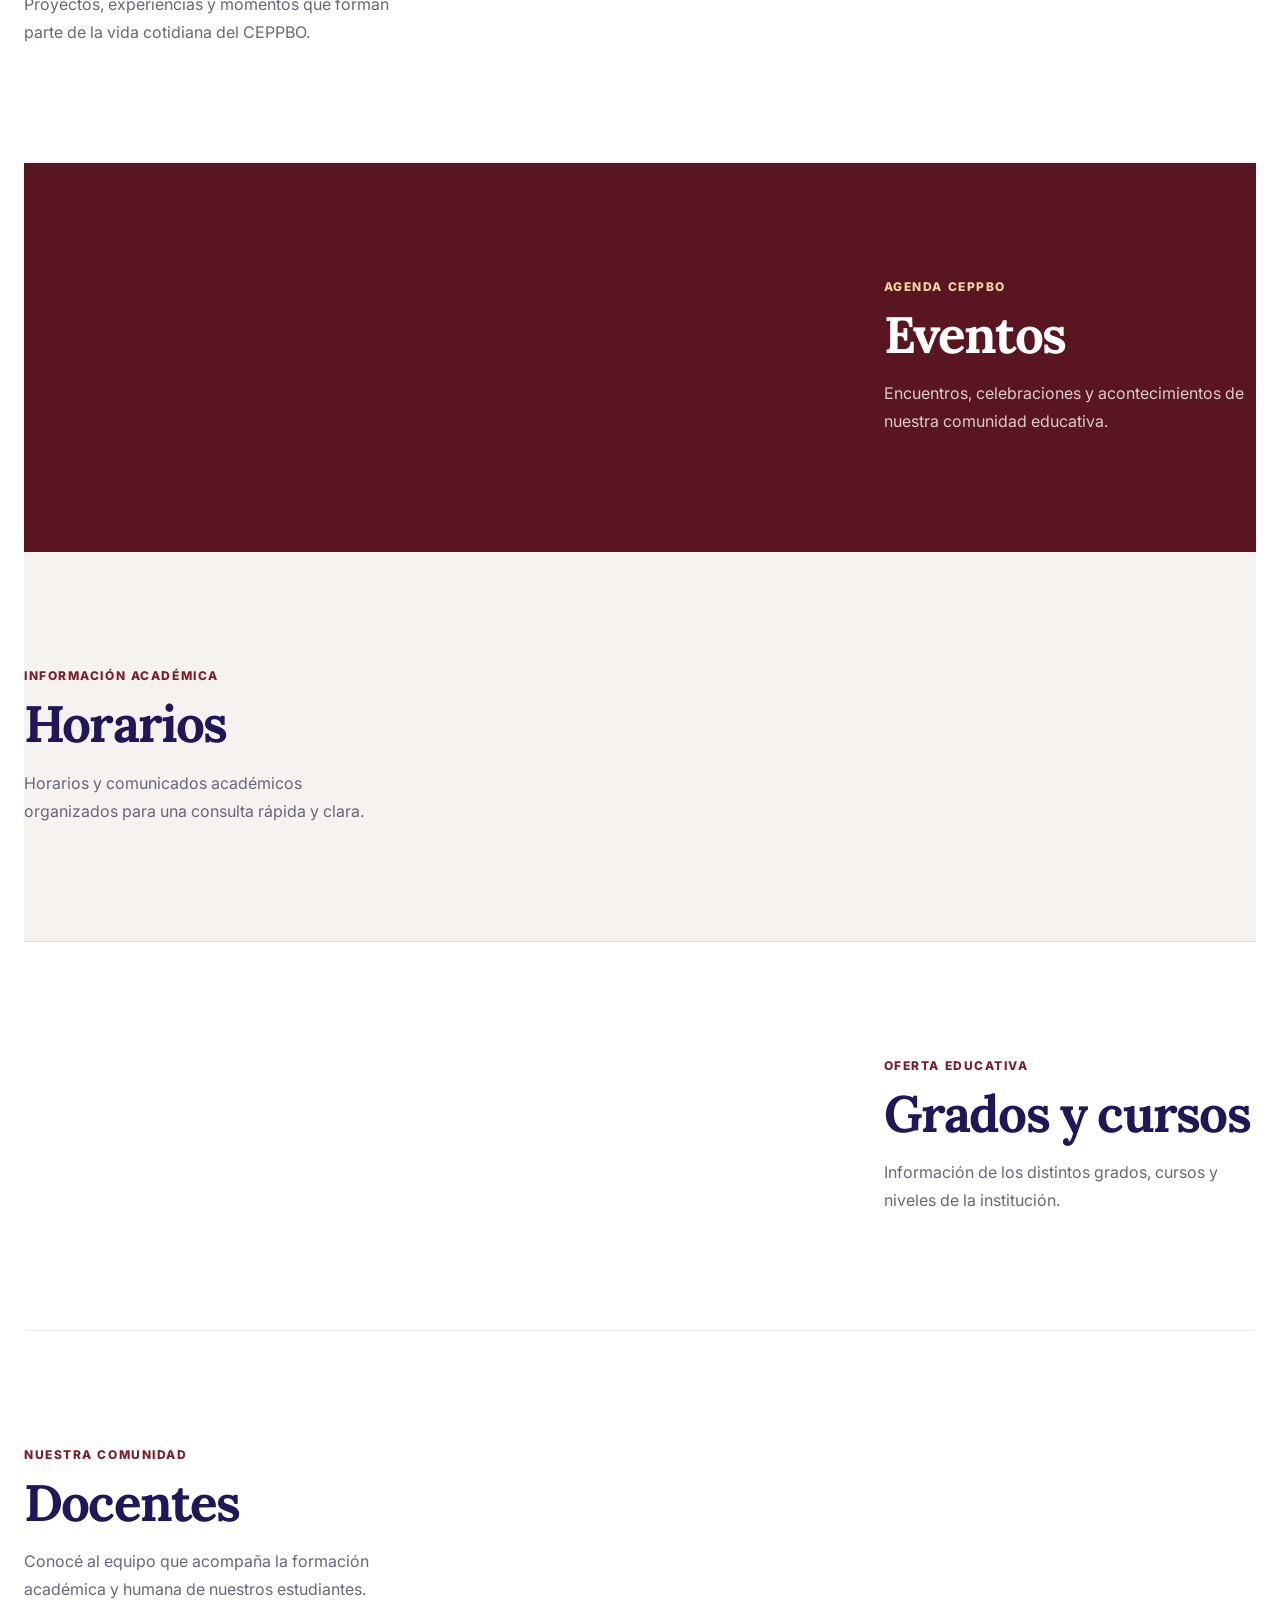
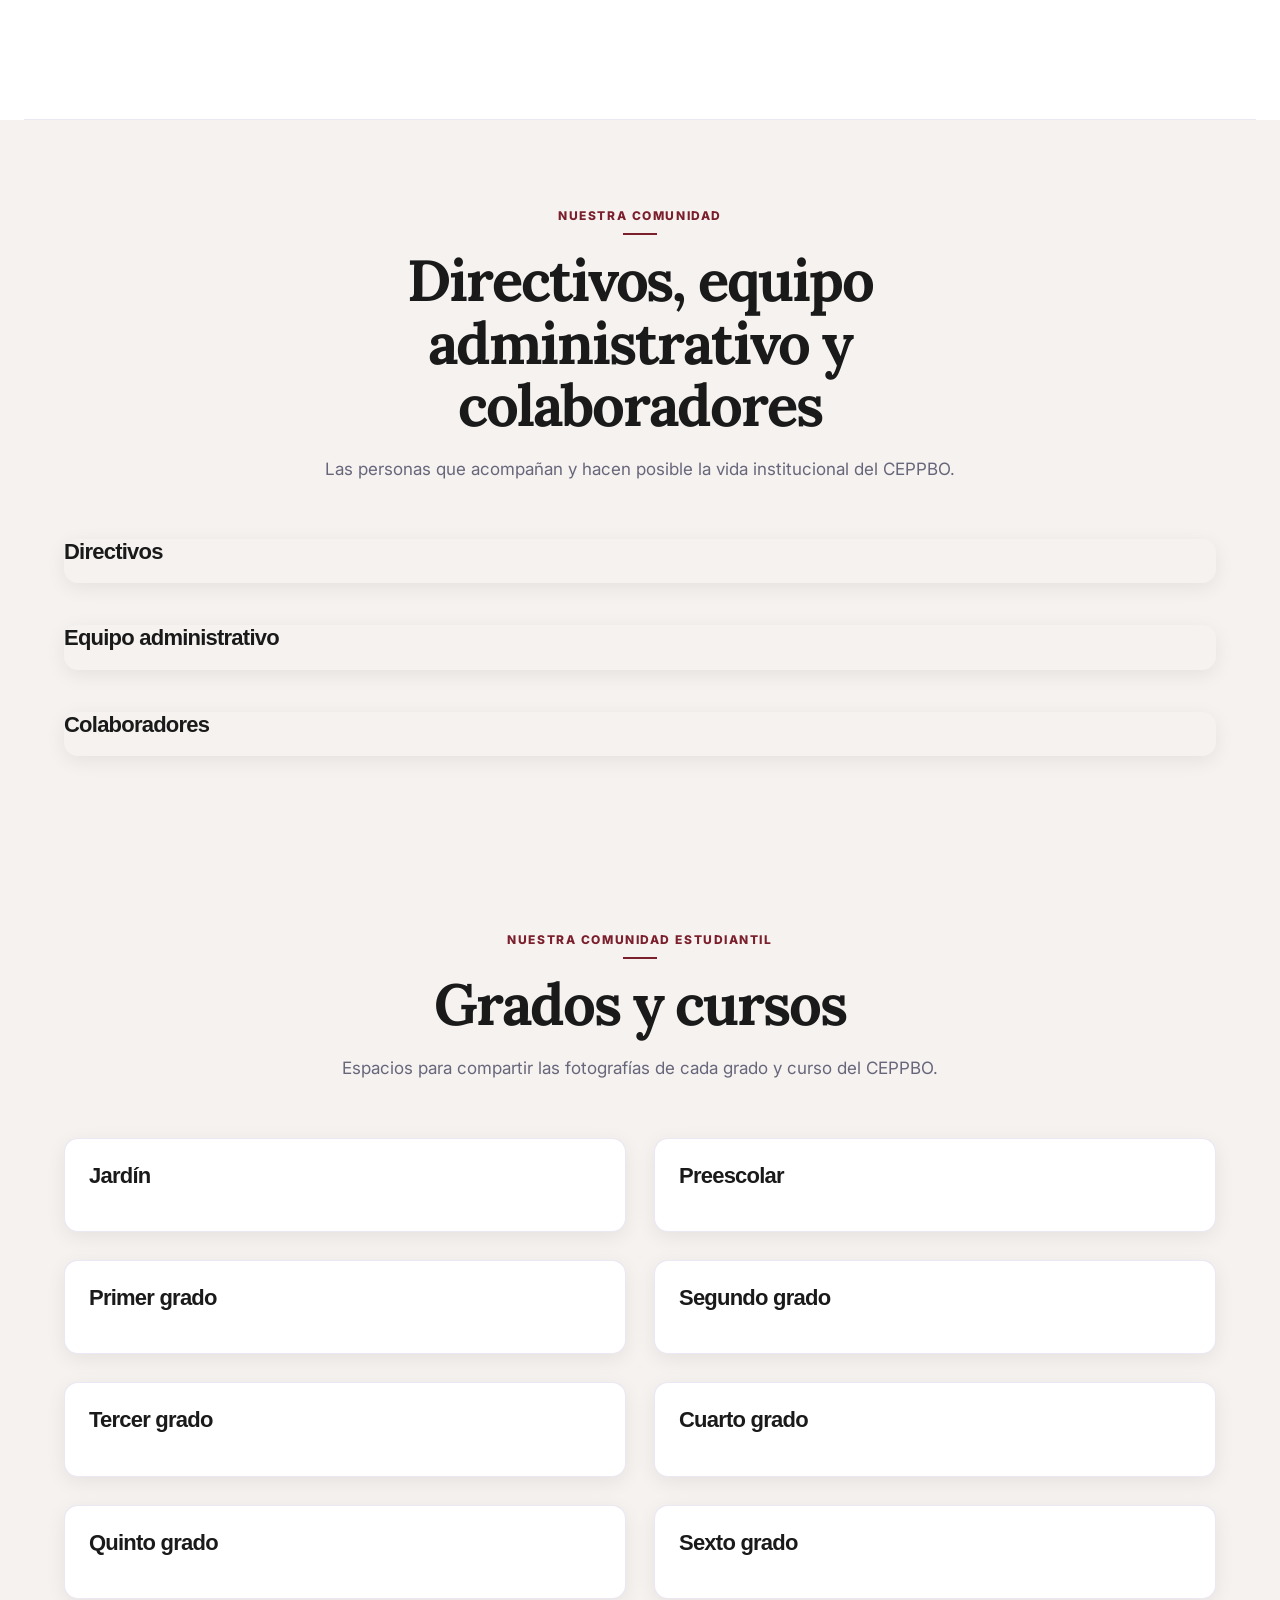
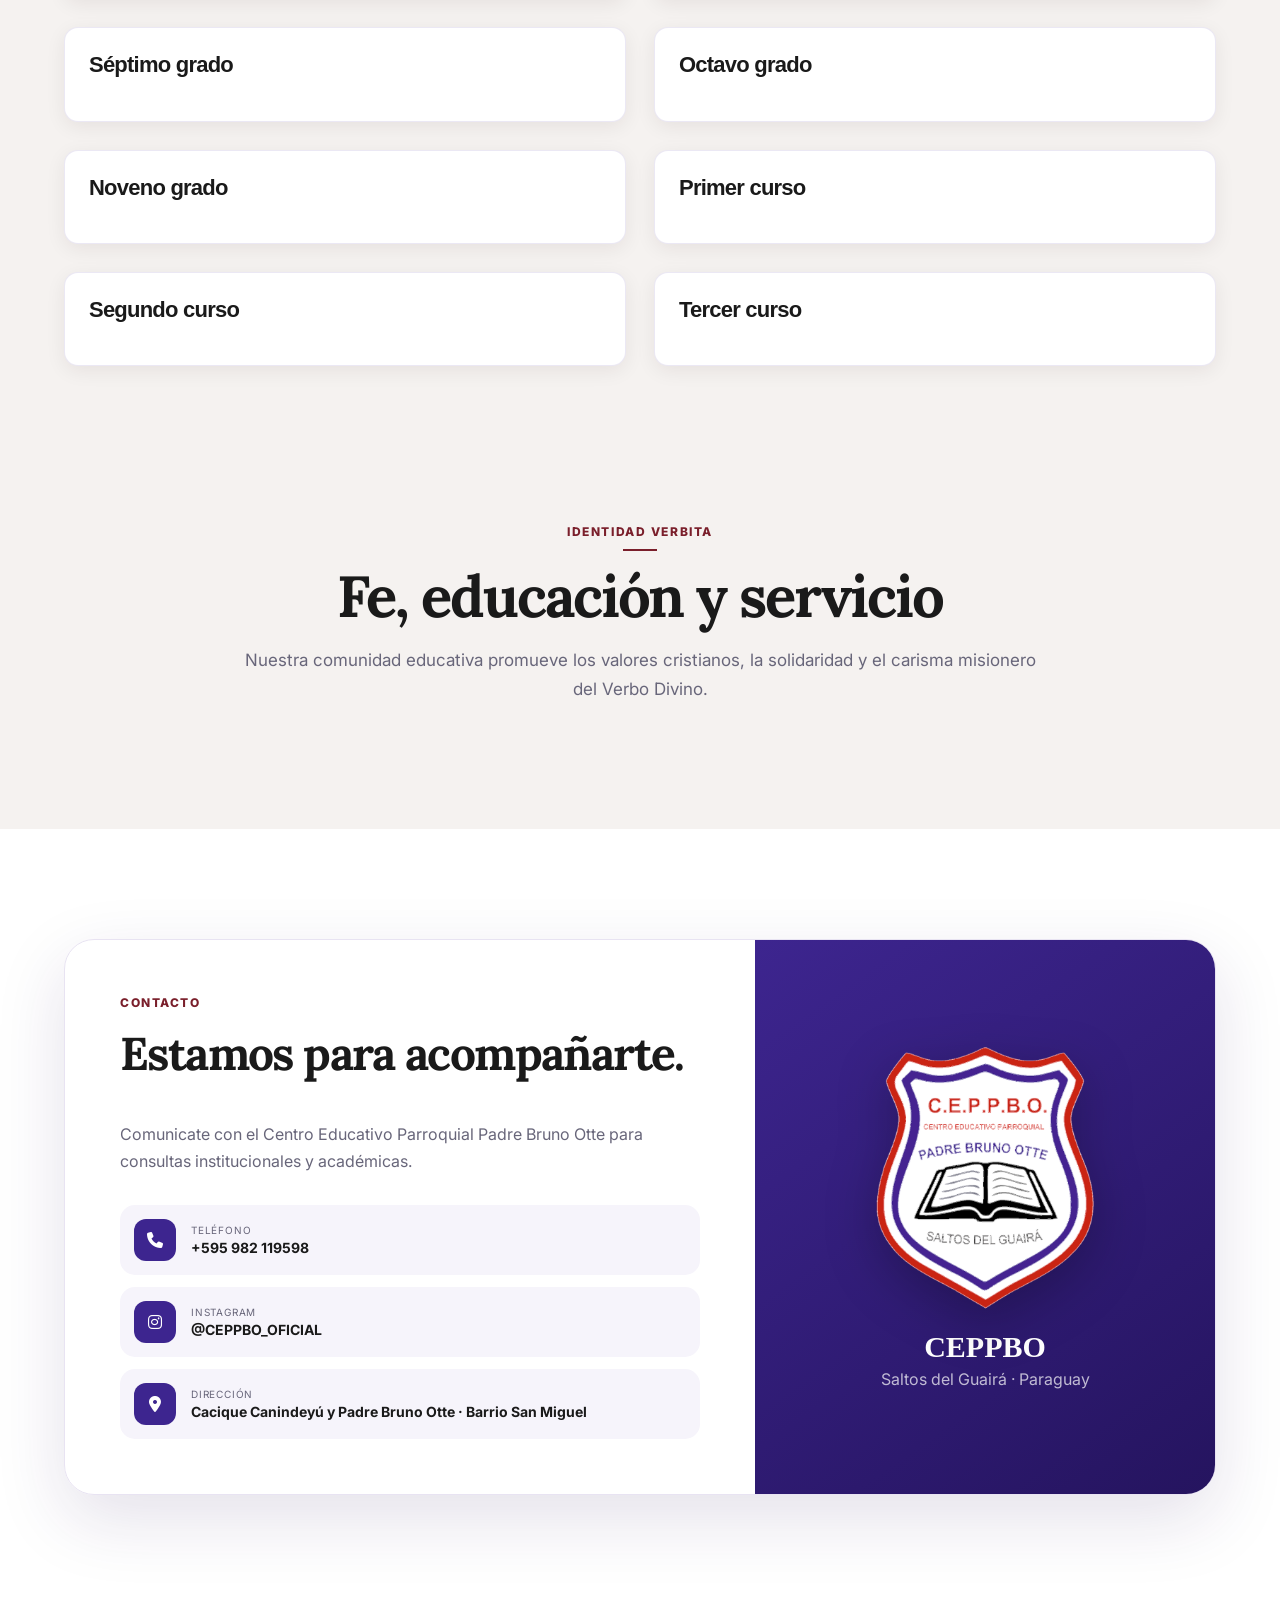
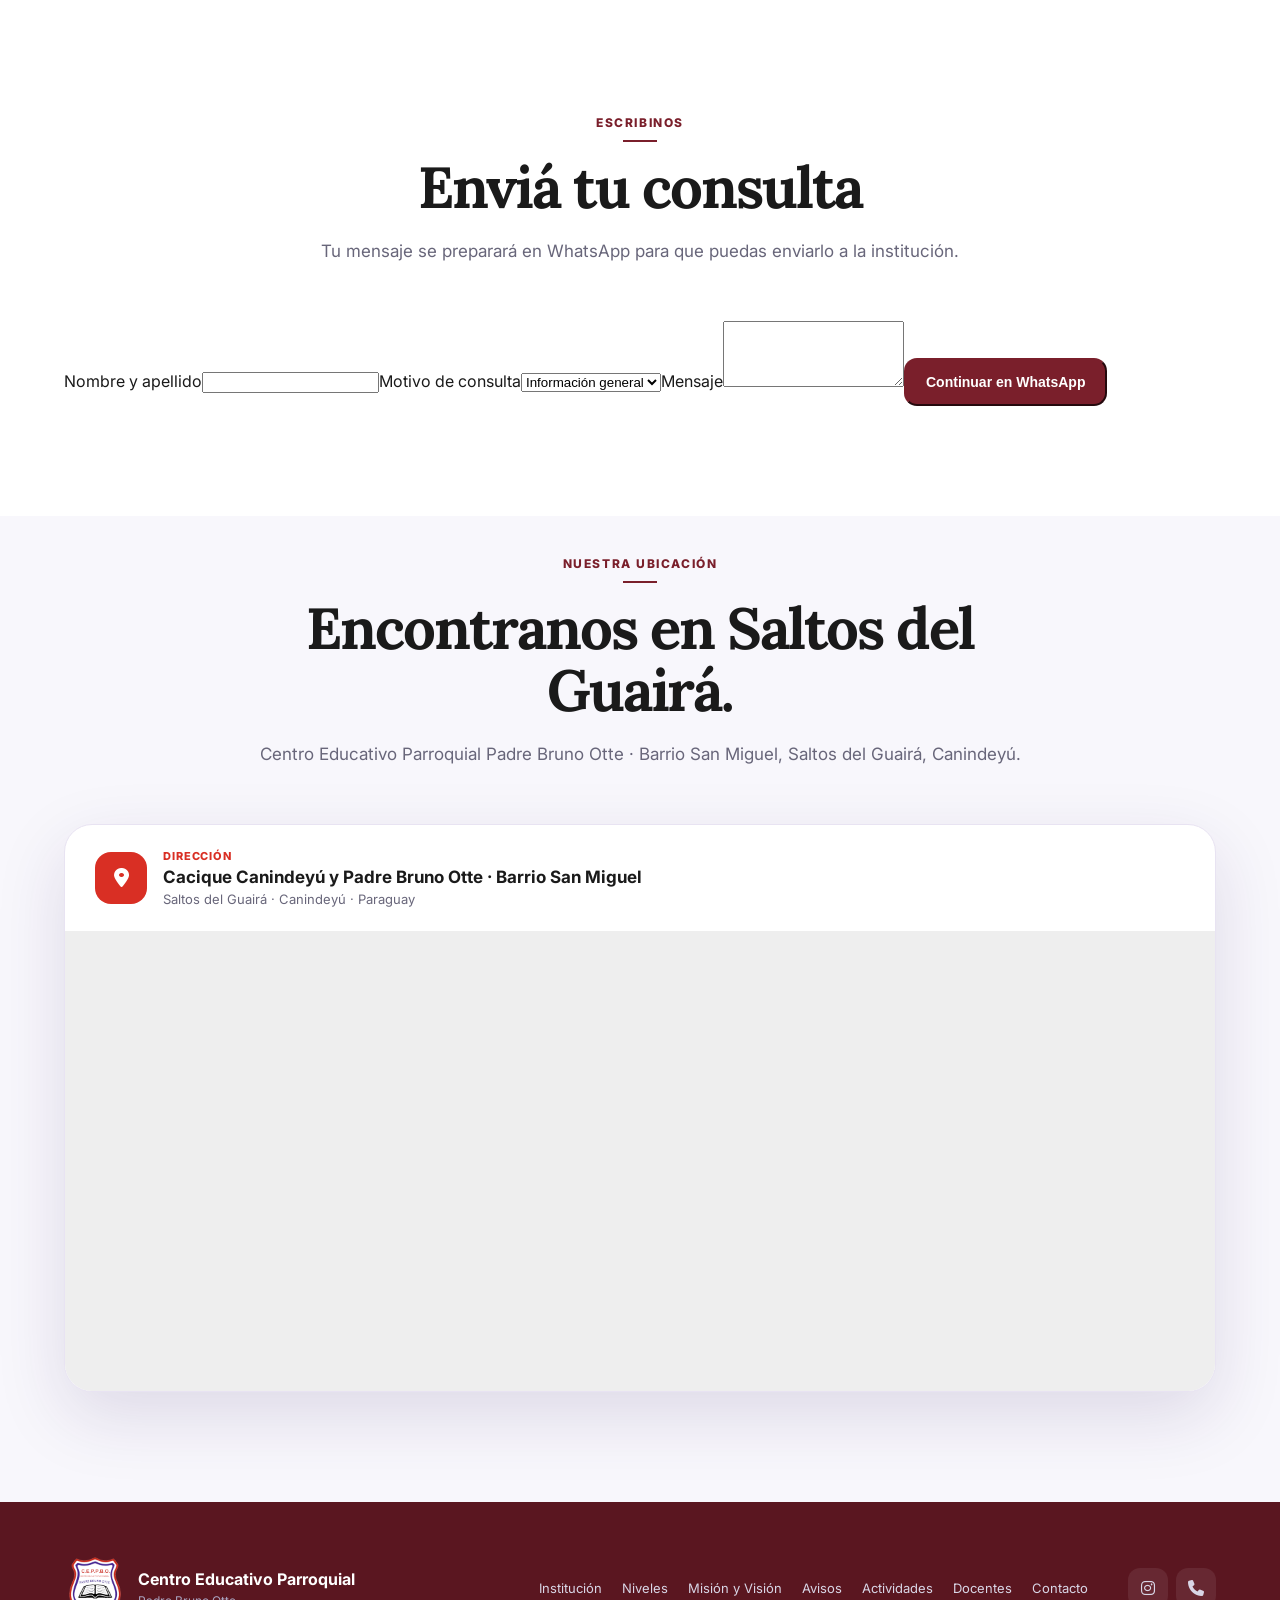
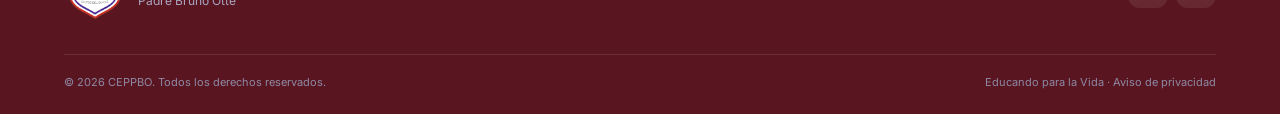
==== commit 795f9cff: "Completar secciones institucionales, galería y formulario CEPPBO" ====
--- a/index.html
+++ b/index.html
@@ -9,10 +9,10 @@
   <link rel="icon" type="image/png" href="assets/ceppbo-logo.png">
   <link rel="preconnect" href="https://fonts.googleapis.com">
   <link rel="preconnect" href="https://fonts.gstatic.com" crossorigin>
-  <link href="https://fonts.googleapis.com/css2?family=DM+Sans:wght@400;500;600;700&family=Manrope:wght@600;700;800&display=swap" rel="stylesheet">
+  <link href="https://fonts.googleapis.com/css2?family=Inter:wght@400;500;600;700&family=Lora:wght@400;500;600;700&display=swap" rel="stylesheet">
   <link rel="stylesheet" href="https://cdnjs.cloudflare.com/ajax/libs/font-awesome/6.7.2/css/all.min.css">
   <link rel="stylesheet" href="styles.css"><link rel="stylesheet" href="institutional.css">
-<meta property="og:title" content="CEPPBO | Educando para la vida"><meta property="og:url" content="https://ceppbo.gutechti.com/"><link rel="canonical" href="https://ceppbo.gutechti.com/"></head>
+<meta property="og:type" content="website"><meta property="og:description" content="Colegio católico verbita de Saltos del Guairá, Canindeyú. Educando para la vida."><meta property="og:image" content="https://ceppbo.gutechti.com/assets/ceppbo-logo.png"><meta property="og:title" content="CEPPBO | Educando para la vida"><meta property="og:url" content="https://ceppbo.gutechti.com/"><link rel="canonical" href="https://ceppbo.gutechti.com/"></head>
 <body>
 <div class="scroll-progress" id="scrollProgress"></div>
 <a class="skip-link" href="#contenido">Saltar al contenido</a>
@@ -42,9 +42,9 @@
 </section>
 <section class="experience reveal" aria-label="Descubrir CEPPBO"><div class="experience-inner"><p>Más que un colegio</p><h2>Un lugar para <span>crecer, descubrir y dejar huella.</span></h2><a href="#actividades">Descubrí nuestra vida institucional <i class="fa-solid fa-arrow-right"></i></a></div></section>
 
-<section class="section intro" id="institucion">
+<section class="section values-strip" aria-label="Nuestros valores"><div class="values-strip-grid"><article><i class="fa-solid fa-cross" aria-hidden="true"></i><h3>Fe</h3><p>Valores cristianos que guían nuestro camino.</p></article><article><i class="fa-solid fa-book-open" aria-hidden="true"></i><h3>Educación</h3><p>Aprendizaje integral en cada etapa.</p></article><article><i class="fa-solid fa-lightbulb" aria-hidden="true"></i><h3>Innovación</h3><p>Creatividad y tecnología responsable.</p></article></div></section><section class="section intro" id="institucion">
   <div class="section-heading reveal"><p class="eyebrow">Nuestra institución</p><h2>Una comunidad educativa con propósito.</h2><p>Desde 1995, el Centro Educativo Parroquial Padre Bruno Otte acompaña la formación de niños y jóvenes de Saltos del Guairá, integrando educación, fe, familia y compromiso social.</p></div>
-  <div class="intro-grid">
+  <div class="history-line"><span>1995 · Inicio de nuestra historia educativa</span><span>Hoy · Una comunidad que sigue creciendo</span></div><div class="intro-grid">
     <article class="feature-card reveal"><span>01</span><i class="fa-solid fa-people-group"></i><h3>Comunidad</h3><p>Familias, estudiantes, docentes y directivos trabajando juntos para una educación centrada en la persona.</p></article>
     <article class="feature-card reveal"><span>02</span><i class="fa-solid fa-seedling"></i><h3>Formación</h3><p>Promovemos responsabilidad, respeto, honestidad, solidaridad, justicia, paz y compromiso con el entorno.</p></article>
     <article class="feature-card reveal"><span>03</span><i class="fa-solid fa-laptop-code"></i><h3>Futuro</h3><p>Impulsamos investigación, innovación, creatividad y uso responsable de las nuevas tecnologías.</p></article>
@@ -85,7 +85,7 @@
   </div>
 </section>
 
-<section class="drive-showcase" id="actividades">
+<section class="section gallery-tools" id="galeria"><div class="section-heading"><p class="eyebrow">Galería y noticias</p><h2>Momentos de nuestra comunidad</h2><p>Explorá actividades, eventos y encuentros institucionales.</p></div><div class="gallery-filters" role="group" aria-label="Filtrar fotografías"><button type="button" class="active" data-gallery-filter="all" aria-pressed="true">Todas</button><button type="button" data-gallery-filter="actividades" aria-pressed="false">Actividades</button><button type="button" data-gallery-filter="eventos" aria-pressed="false">Eventos</button></div></section><section class="drive-showcase" id="actividades">
   <div class="drive-band drive-left">
     <div class="drive-band-copy reveal"><p class="eyebrow">Vida institucional</p><h2>Actividades</h2><p>Proyectos, experiencias y momentos que forman parte de la vida cotidiana del CEPPBO.</p></div>
     <div class="drive-band-media"><div class="media-grid landscape-grid" id="drive-actividades"></div></div>
@@ -151,19 +151,19 @@
   </div>
 </section>
 
-<section class="section location" id="ubicacion">
+<section class="section contact-form-section"><div class="section-heading"><p class="eyebrow">Escribinos</p><h2>Enviá tu consulta</h2><p>Tu mensaje se preparará en WhatsApp para que puedas enviarlo a la institución.</p></div><form id="contactForm" class="contact-form"><label>Nombre y apellido<input name="nombre" required autocomplete="name" maxlength="100"></label><label>Motivo de consulta<select name="motivo"><option>Información general</option><option>Inscripciones</option><option>Horarios</option><option>Pastoral</option></select></label><label>Mensaje<textarea name="mensaje" required rows="4" maxlength="1000"></textarea></label><button type="submit" class="button primary">Continuar en WhatsApp</button></form></section><section class="section location" id="ubicacion">
   <div class="section-heading reveal"><p class="eyebrow">Nuestra ubicación</p><h2>Encontranos en Saltos del Guairá.</h2><p>Centro Educativo Parroquial Padre Bruno Otte · Barrio San Miguel, Saltos del Guairá, Canindeyú.</p></div>
   <div class="location-card reveal">
     <div class="location-info"><div class="location-icon"><i class="fa-solid fa-location-dot"></i></div><div><small>Dirección</small><strong>Cacique Canindeyú y Padre Bruno Otte · Barrio San Miguel</strong><span>Saltos del Guairá · Canindeyú · Paraguay</span></div></div>
     <div class="map-wrap"><iframe src="https://www.google.com/maps/embed?pb=!1m18!1m12!1m3!1d264.47018800207474!2d-54.31023940708871!3d-24.068653555155958!2m3!1f0!2f0!3f0!3m2!1i1024!2i768!4f13.1!3m3!1m2!1s0x94f4b117a999798f%3A0x95089d7848d51f69!2sColegio%20Privado%20Centro%20Educativo%20Parroquial%20Padre%20Bruno%20Otte!5e0!3m2!1spt-BR!2spy!4v1791207368944!5m2!1spt-BR!2spy" title="Ubicación del Centro Educativo Parroquial Padre Bruno Otte" allowfullscreen="" loading="lazy" referrerpolicy="strict-origin-when-cross-origin"></iframe></div>
   </div>
 </section>
-</main>
+</main><div id="galleryLightbox" class="gallery-lightbox" role="dialog" aria-modal="true" aria-label="Fotografía ampliada" hidden><button type="button" id="lightboxClose" aria-label="Cerrar fotografía">×</button><img alt=""><p></p></div>
 <a class="floating-whatsapp" href="https://wa.me/595982119598" target="_blank" rel="noopener" aria-label="WhatsApp CEPPBO"><i class="fa-brands fa-whatsapp"></i><span>Escribinos</span></a>
 <a class="floating-instagram" href="https://www.instagram.com/ceppbo_oficial/" target="_blank" rel="noopener" aria-label="Instagram CEPPBO"><i class="fa-brands fa-instagram"></i><span>Seguinos</span></a>
 
 
-<footer><div class="footer-inner"><div class="footer-brand"><img src="assets/ceppbo-logo.png" alt=""><div><strong>Centro Educativo Parroquial</strong><span>Padre Bruno Otte</span></div></div><nav><a href="#institucion">Institución</a><a href="#niveles">Niveles</a><a href="#mision-vision">Misión y Visión</a><a href="#avisos">Avisos</a><a href="#actividades">Actividades</a><a href="#docentes">Docentes</a><a href="#contacto">Contacto</a></nav><div class="social"><a href="https://www.instagram.com/ceppbo_oficial/" target="_blank" rel="noopener" aria-label="Instagram"><i class="fa-brands fa-instagram"></i></a><a href="tel:+595982119598" aria-label="Teléfono"><i class="fa-solid fa-phone"></i></a></div></div><div class="footer-bottom"><span>© <span id="year"></span> CEPPBO. Todos los derechos reservados.</span><span>Educando para la Vida</span></div></footer>
+<footer><div class="footer-inner"><div class="footer-brand"><img src="assets/ceppbo-logo.png" alt=""><div><strong>Centro Educativo Parroquial</strong><span>Padre Bruno Otte</span></div></div><nav><a href="#institucion">Institución</a><a href="#niveles">Niveles</a><a href="#mision-vision">Misión y Visión</a><a href="#avisos">Avisos</a><a href="#actividades">Actividades</a><a href="#docentes">Docentes</a><a href="#contacto">Contacto</a></nav><div class="social"><a href="https://www.instagram.com/ceppbo_oficial/" target="_blank" rel="noopener" aria-label="Instagram"><i class="fa-brands fa-instagram"></i></a><a href="tel:+595982119598" aria-label="Teléfono"><i class="fa-solid fa-phone"></i></a></div></div><div class="footer-bottom"><span>© <span id="year"></span> CEPPBO. Todos los derechos reservados.</span><span>Educando para la Vida · <a href="privacidad.html">Aviso de privacidad</a></span></div></footer>
 <script src="media-config.js"></script>
 <script src="drive-media.js"></script>
 <script src="script.js"></script><script src="institutional.js" defer></script>
--- a/institutional.css
+++ b/institutional.css
@@ -0,0 +1,31 @@
+/* Identidad institucional CEPPBO */
+:root{--bordo:#7A1F2B;--bordo-oscuro:#5A1620;--blanco:#fff;--negro:#1A1A1A;--gris-calido:#F5F2F0;--dorado:#C9A24B}
+html{scroll-behavior:smooth;scroll-padding-top:90px}
+body{font-family:Inter,'DM Sans',Arial,sans-serif;color:var(--negro);font-size:16px;background:#fff}
+h1,h2,h3{font-family:Lora,Georgia,serif}
+:focus-visible{outline:3px solid var(--dorado);outline-offset:3px}
+.site-header{background:#fff!important;box-shadow:0 4px 20px #2c10101a}
+.brand strong,.brand em{color:var(--bordo)!important}
+.nav .button.primary,.button.primary{background:var(--bordo)!important;color:white!important;border-color:var(--bordo)!important}
+.button.primary:hover{background:var(--bordo-oscuro)!important}
+.hero{background-color:var(--bordo-oscuro)!important;min-height:570px}
+.hero h1,.hero h1 span,.hero .hero-kicker,.hero .hero-lead,.hero .eyebrow{color:#fff!important}
+.hero .ghost{border:1px solid #fff!important;color:#fff!important;background:transparent!important}
+.hero-tags span{background:#ffffff24!important;color:#fff!important}
+.experience,.values,.levels,.drive-violet{background:var(--bordo-oscuro)!important}
+.drive-soft,.community-directory,.grade-directory,.pastoral{background:var(--gris-calido)!important}
+.eyebrow,.feature-card i{color:var(--bordo)!important}
+.eyebrow.light{color:#f1d6a1!important}
+.feature-card,.mv-card,.level-card,.drive-card,.grade-block,.community-block{border-radius:14px!important;box-shadow:0 5px 20px #2c141412!important}
+.enrollment{padding:80px 22px;text-align:center;background:var(--bordo);color:white}
+.enrollment>div{max-width:760px;margin:auto}
+.enrollment h2{color:white;font-size:clamp(2rem,5vw,3.2rem);margin:14px 0}
+.enrollment p{color:white;line-height:1.75}
+.enrollment .button.white{display:inline-block;background:#fff;color:var(--bordo)!important;border-radius:10px;padding:14px 22px;margin-top:20px}
+.pastoral{padding:70px 22px}
+footer{background:var(--bordo-oscuro)!important}
+.teacher-grid .drive-image{aspect-ratio:1!important}
+.drive-caption small{display:none!important}
+.floating-instagram{display:none!important}
+@media(max-width:900px){.nav{background:white!important}.nav a{color:var(--negro)!important}.nav .button.primary{color:white!important}.hero-logo{display:none}.hero-inner{padding:90px 20px 70px}.hero h1{font-size:clamp(2.5rem,9vw,4.8rem)}}
+@media(prefers-reduced-motion:reduce){*,*::before,*::after{scroll-behavior:auto!important;animation-duration:.01ms!important;transition-duration:.01ms!important}.reveal{opacity:1!important;transform:none!important}}
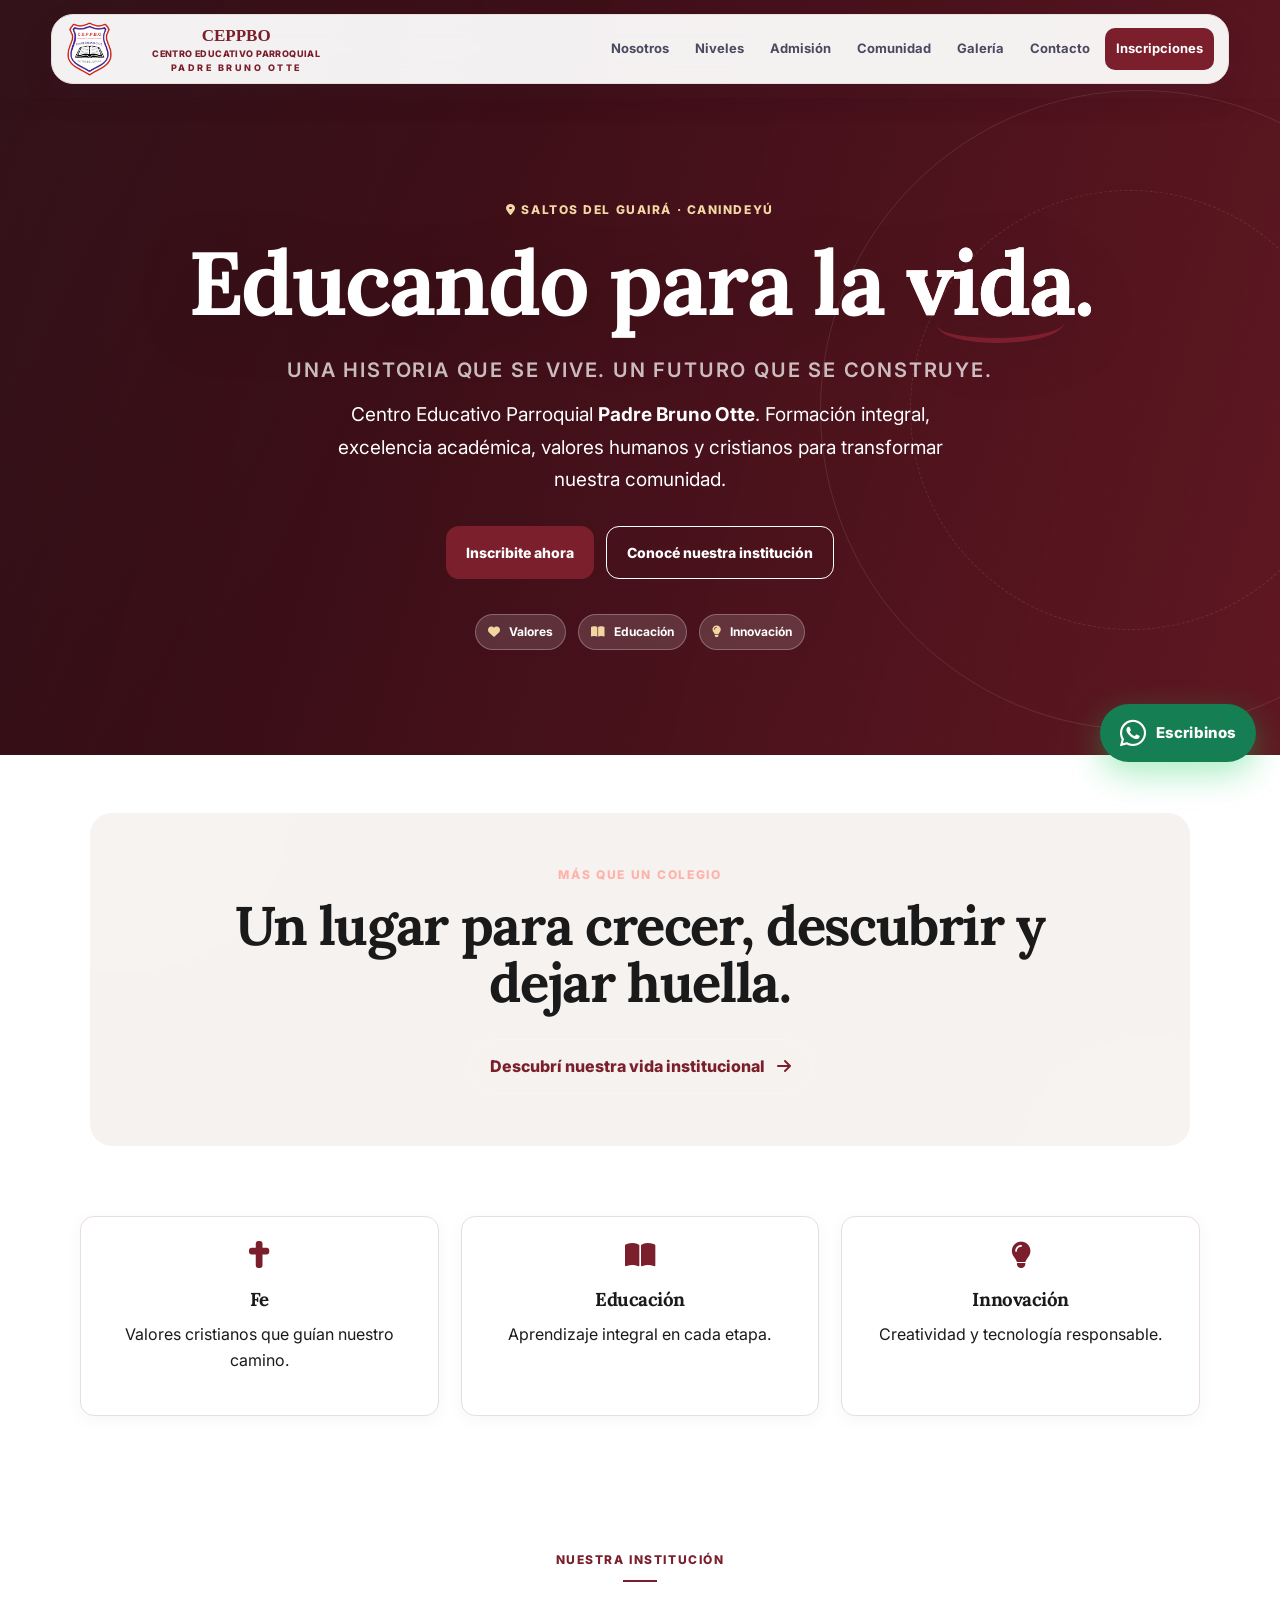
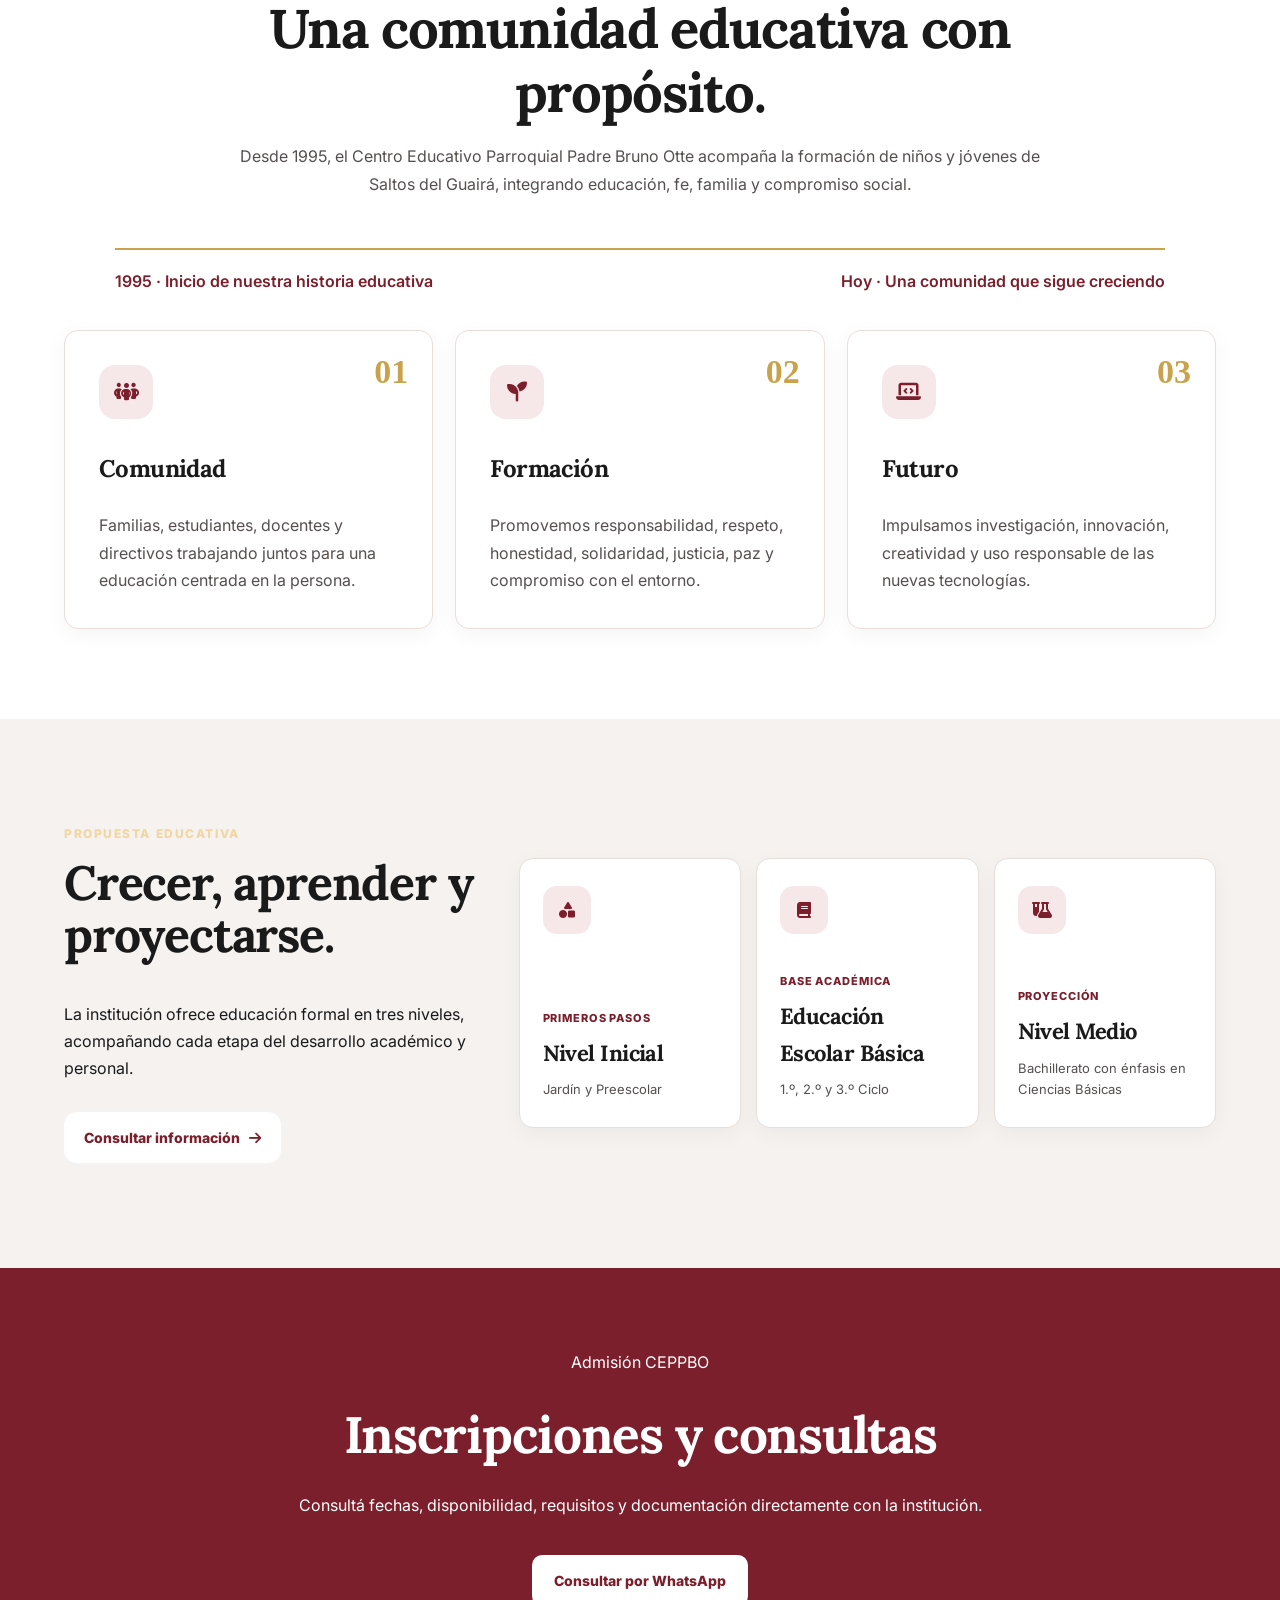
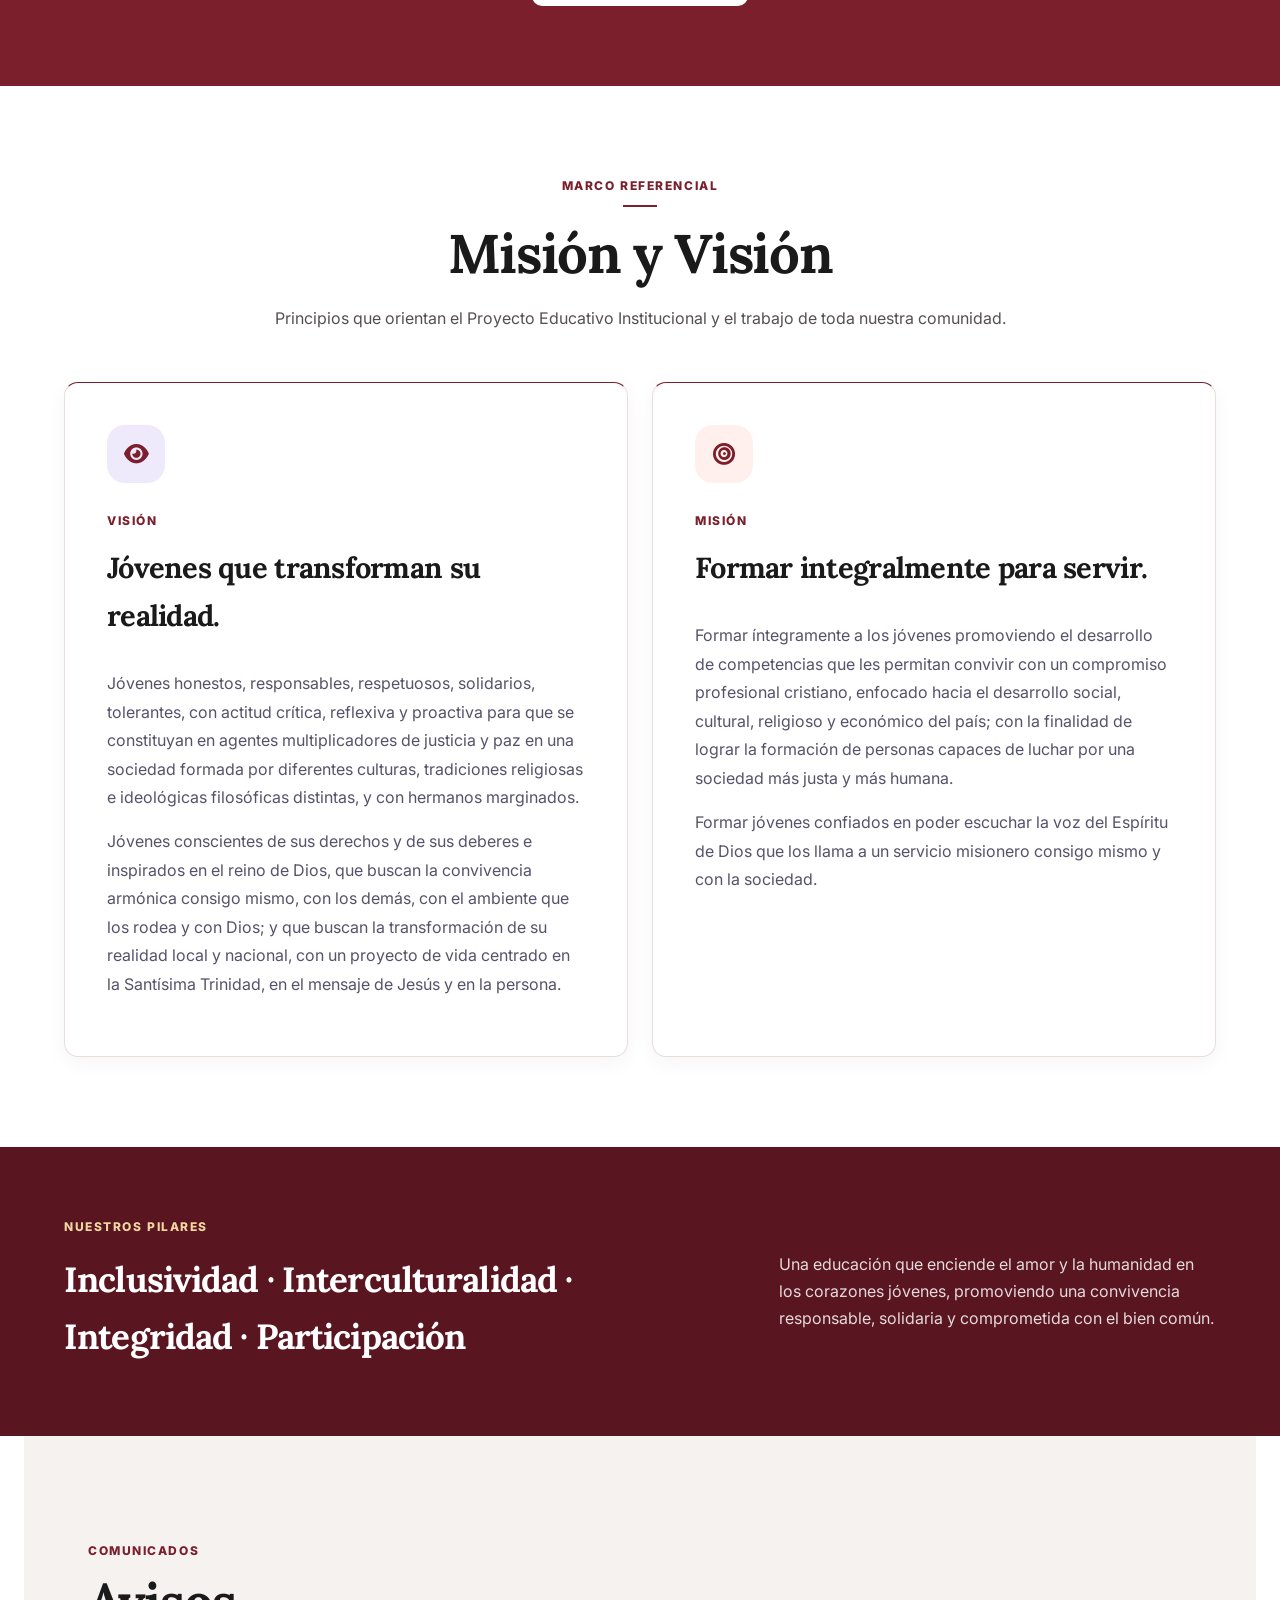
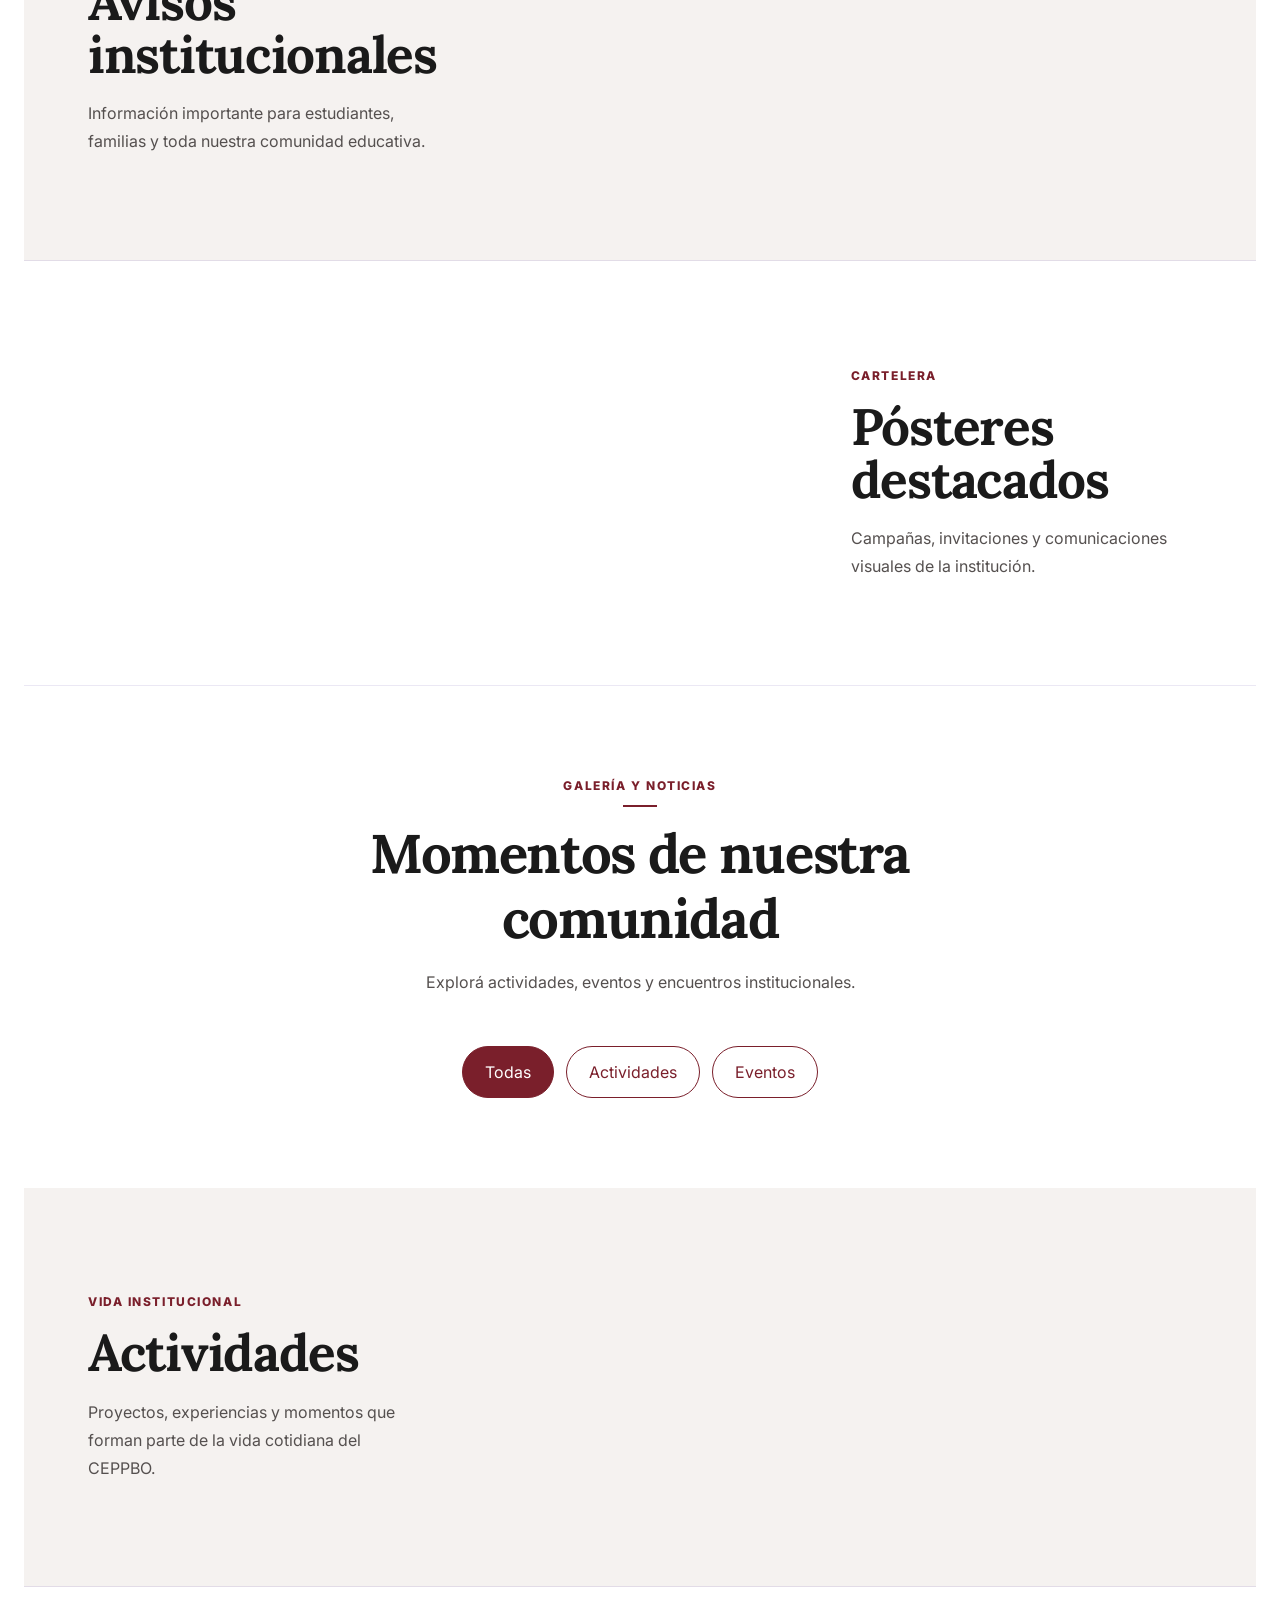
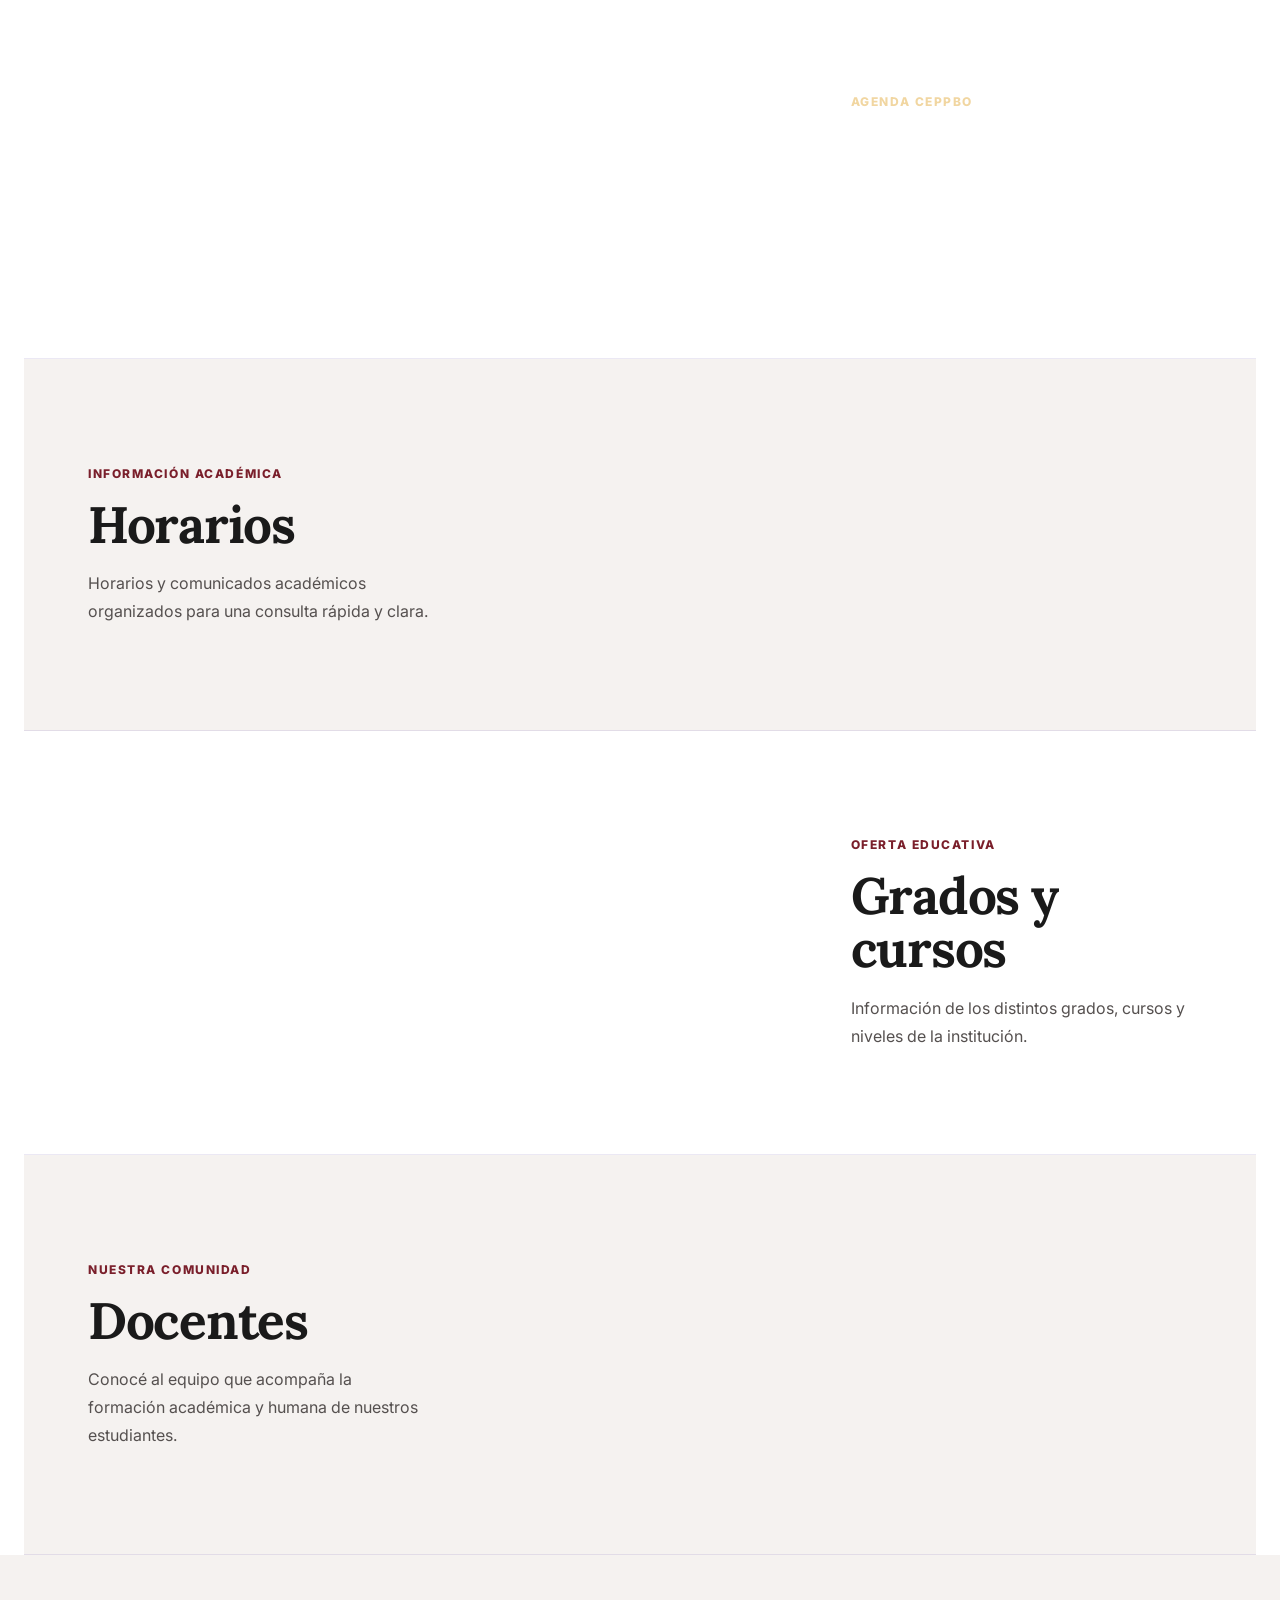
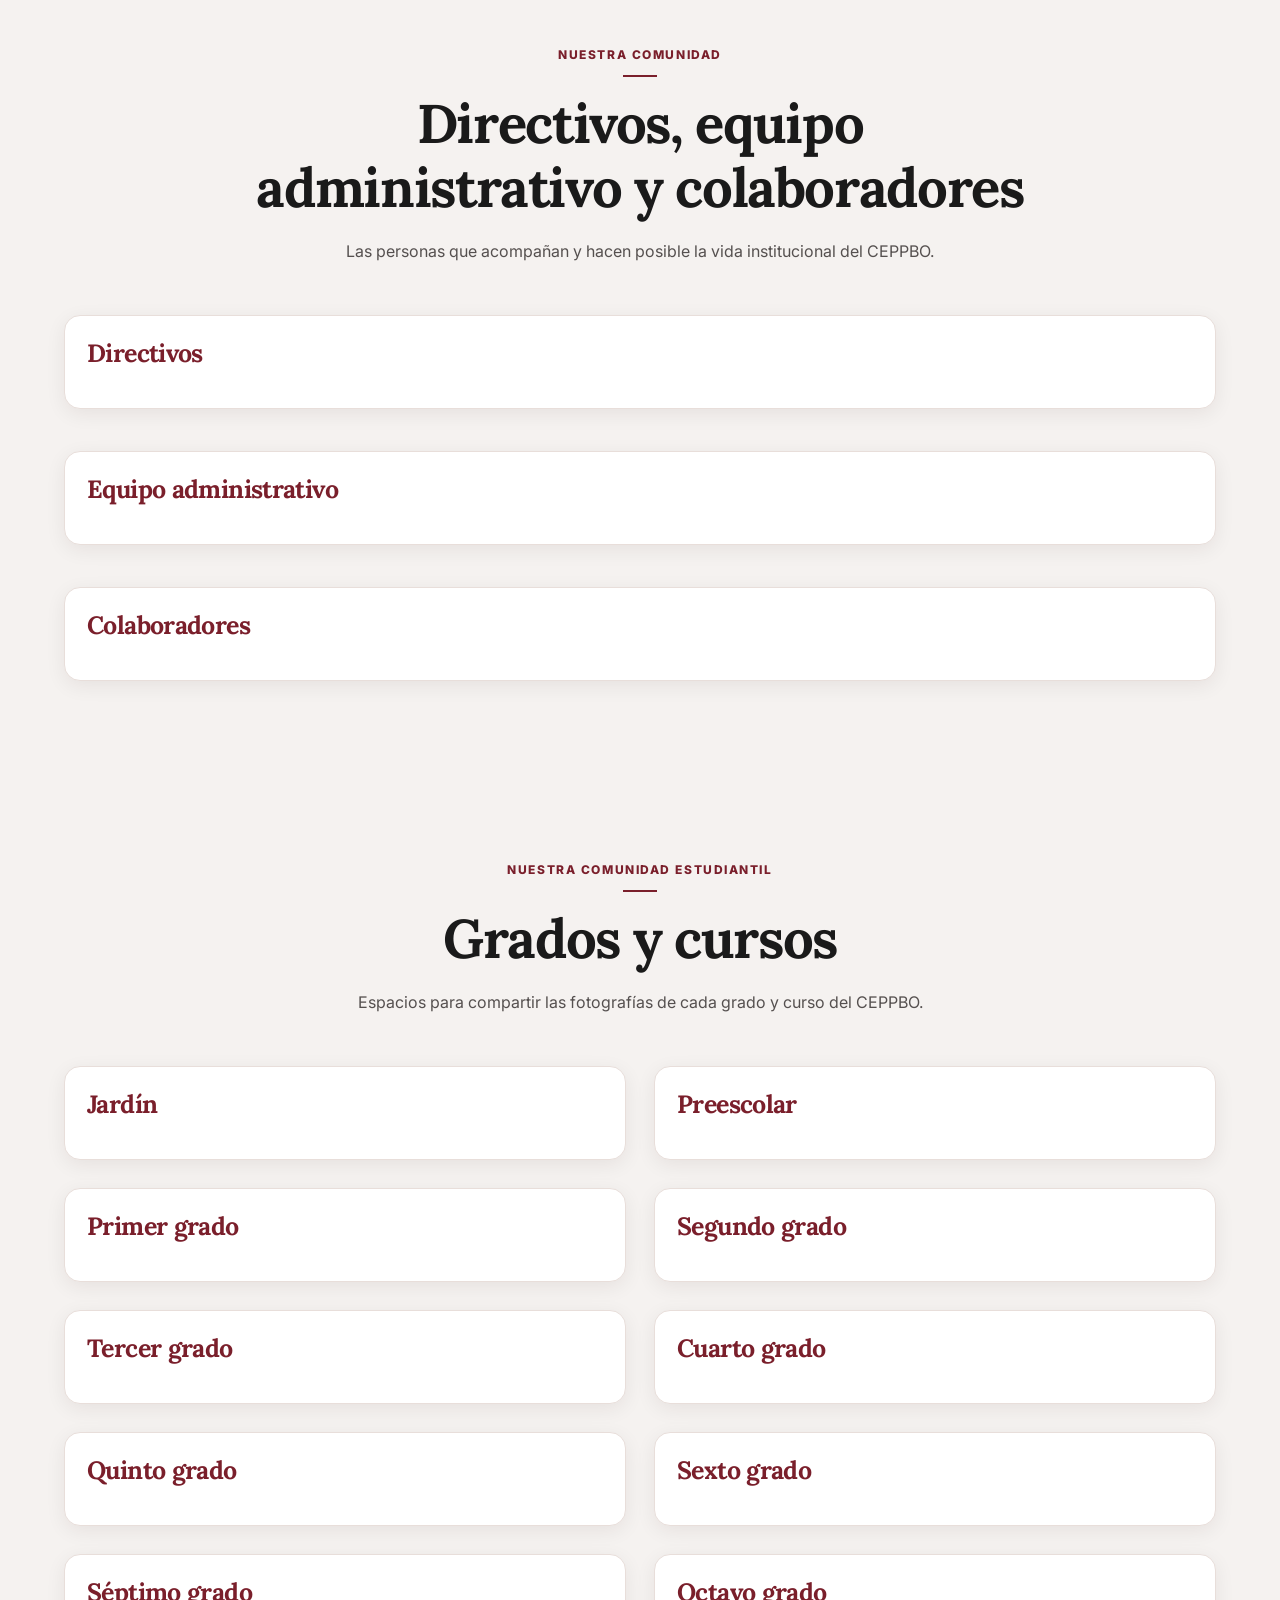
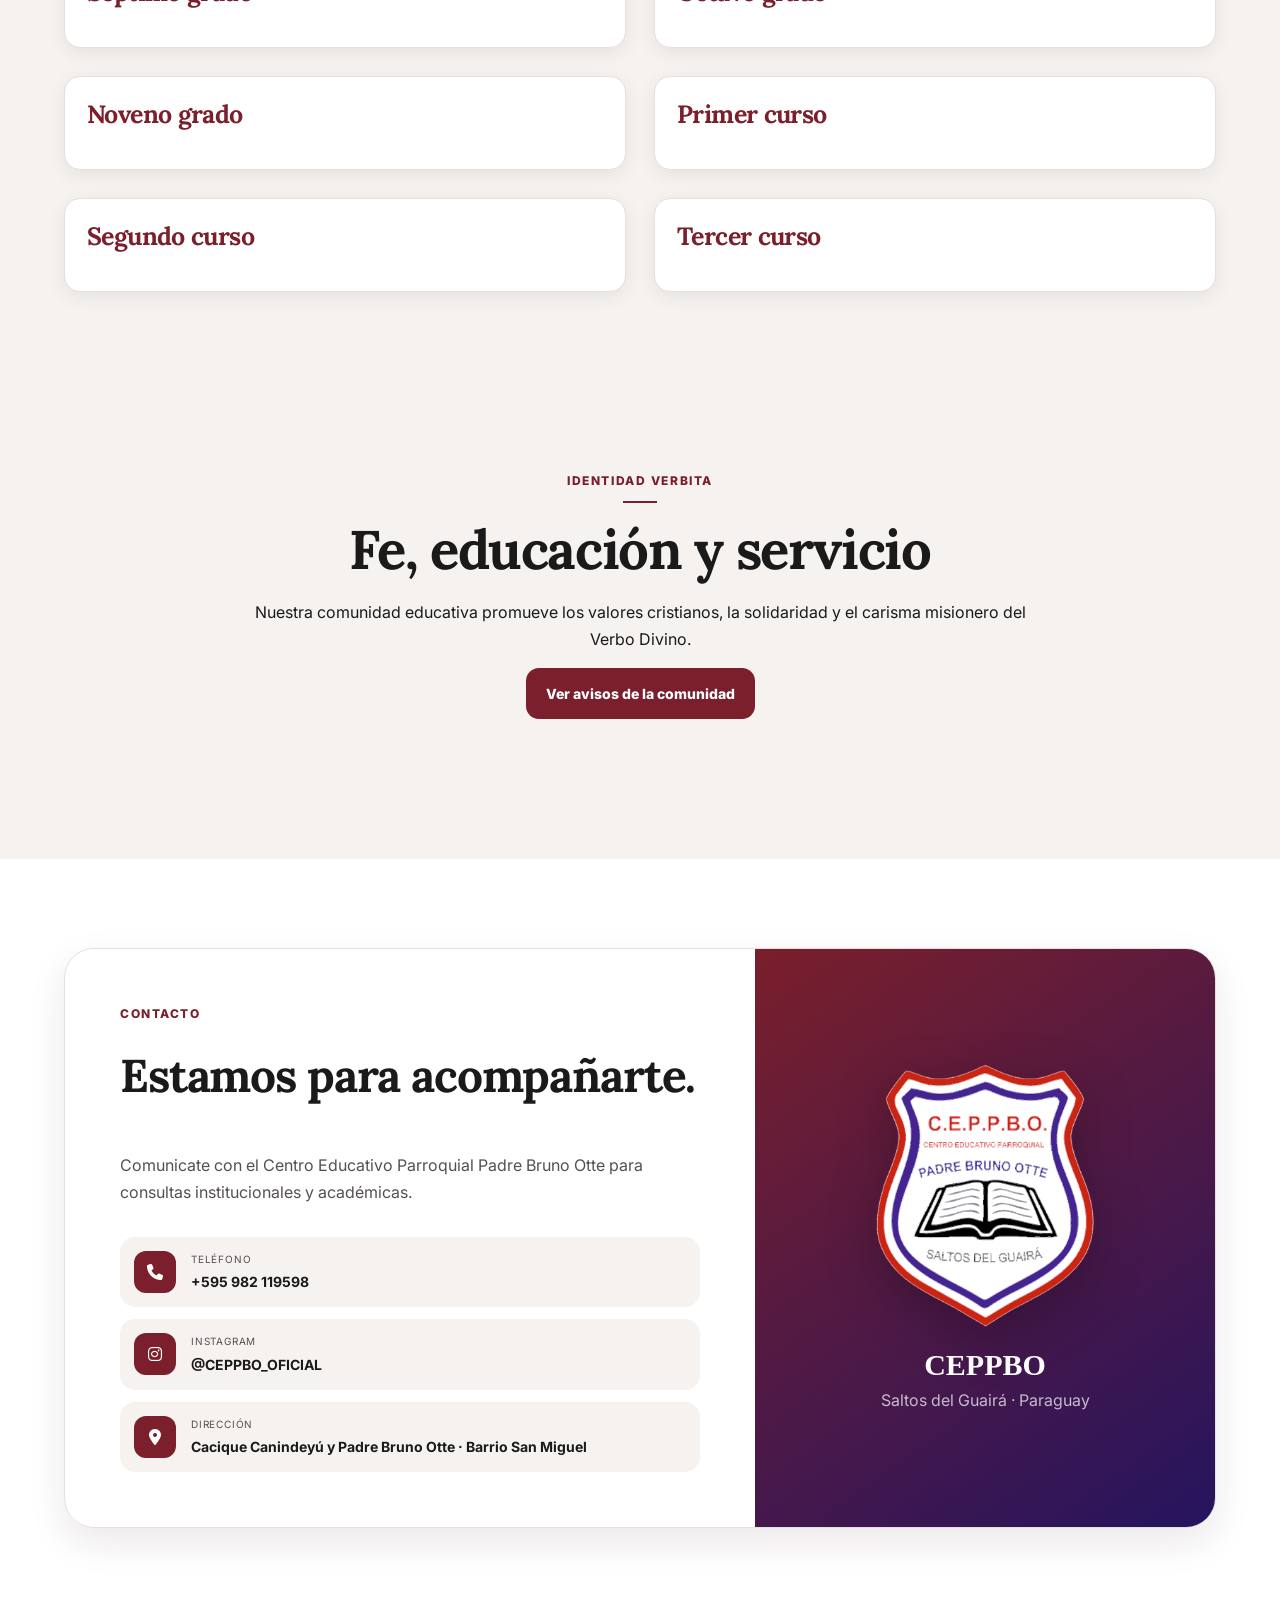
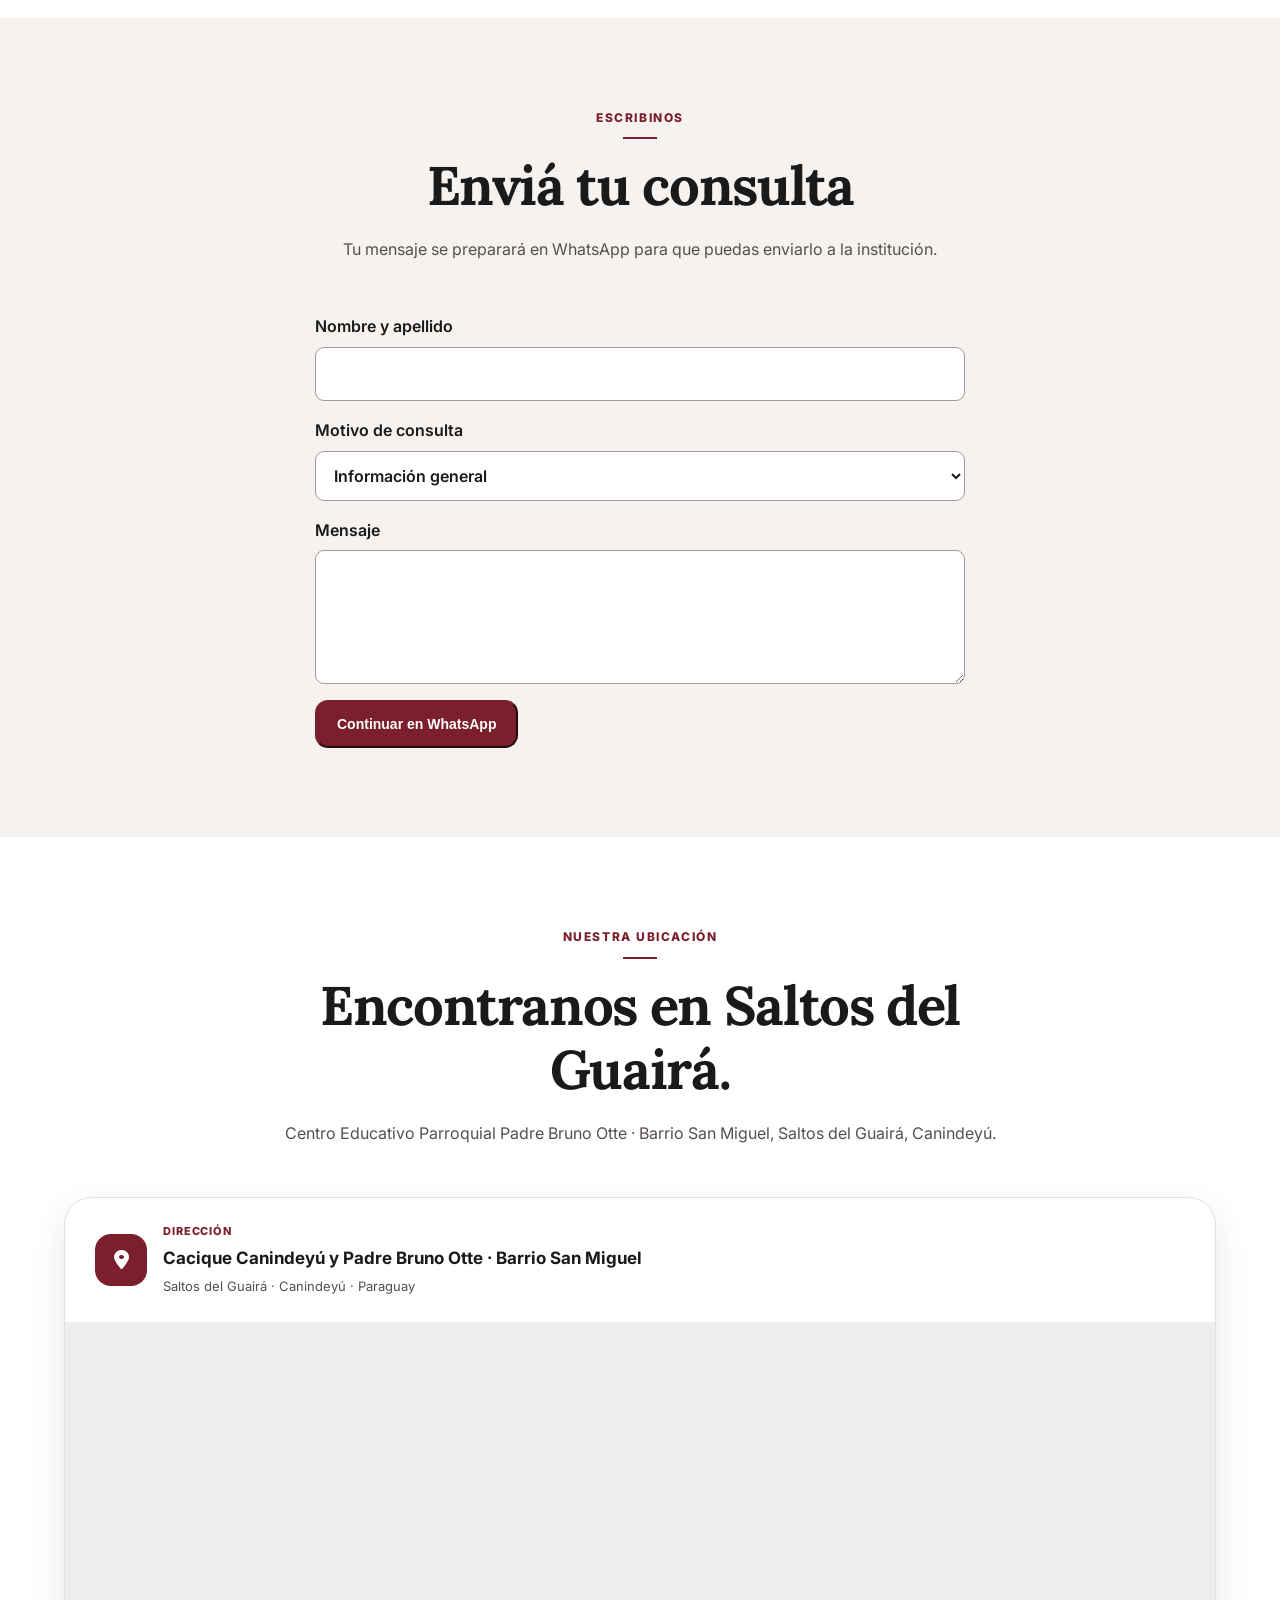
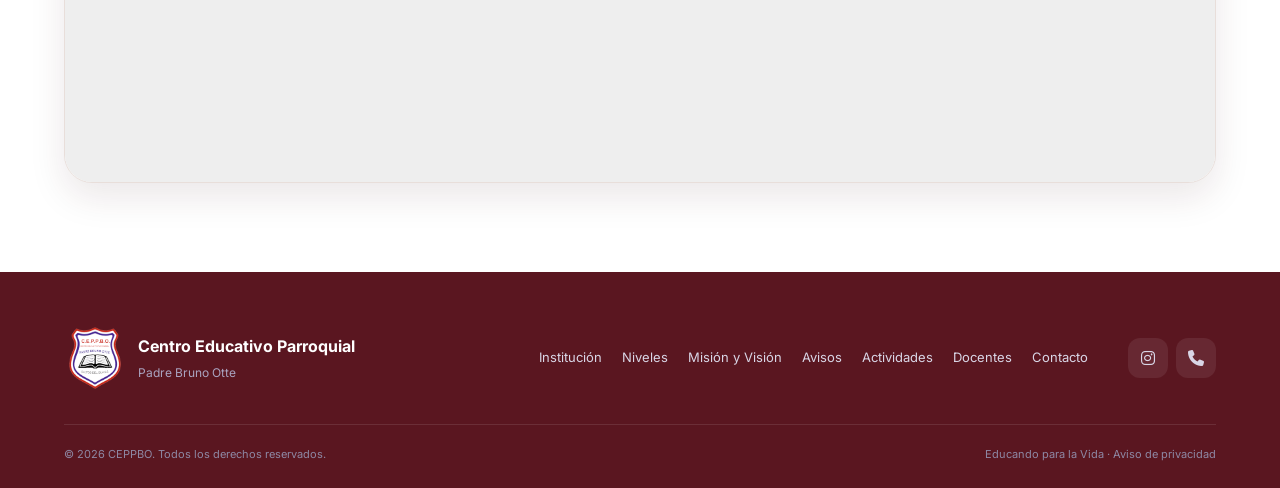
==== commit 3296f502: "Corregir navegación y enlaces institucionales CEPPBO" ====
--- a/index.html
+++ b/index.html
@@ -20,7 +20,7 @@
   <div class="header-inner">
     <a class="brand" href="#inicio" aria-label="CEPPBO, ir al inicio"><img src="assets/ceppbo-logo.png" alt="Escudo CEPPBO"><span><strong>CEPPBO</strong><small>Centro Educativo Parroquial</small><em>Padre Bruno Otte</em></span></a>
     <button class="menu-toggle" id="menuToggle" aria-label="Abrir menú" aria-expanded="false"><i class="fa-solid fa-bars"></i></button>
-    <nav class="nav" id="mainNav" aria-label="Menú principal"><a href="#institucion">Nosotros</a><a href="#niveles">Niveles</a><a href="#inscripciones">Admisión</a><a href="#equipo">Comunidad</a><a href="#actividades">Galería</a><a href="#contacto">Contacto</a><a class="button primary" href="#inscripciones">Inscripciones</a></nav>
+    <nav class="nav" id="mainNav" aria-label="Menú principal"><a href="#institucion">Nosotros</a><a href="#niveles">Niveles</a><a href="#inscripciones">Admisión</a><a href="#equipo">Comunidad</a><a href="#galeria">Galería</a><a href="#contacto">Contacto</a><a class="button primary" href="#inscripciones">Inscripciones</a></nav>
     
   </div>
 </header>
@@ -53,7 +53,7 @@
 
 <section class="levels" id="niveles">
   <div class="levels-inner">
-    <div class="levels-copy reveal"><p class="eyebrow light">Propuesta educativa</p><h2>Crecer, aprender y proyectarse.</h2><p>La institución ofrece educación formal en tres niveles, acompañando cada etapa del desarrollo académico y personal.</p><a class="button white" href="#contacto">Consultar información <i class="fa-solid fa-arrow-right"></i></a></div>
+    <div class="levels-copy reveal"><p class="eyebrow light">Propuesta educativa</p><h2>Crecer, aprender y proyectarse.</h2><p>La institución ofrece educación formal en tres niveles, acompañando cada etapa del desarrollo académico y personal.</p><a class="button white" href="#inscripciones">Consultar información <i class="fa-solid fa-arrow-right"></i></a></div>
     <div class="level-cards">
       <article class="level-card reveal"><div class="level-icon"><i class="fa-solid fa-shapes"></i></div><p>Primeros pasos</p><h3>Nivel Inicial</h3><span>Jardín y Preescolar</span></article>
       <article class="level-card reveal"><div class="level-icon"><i class="fa-solid fa-book"></i></div><p>Base académica</p><h3>Educación Escolar Básica</h3><span>1.º, 2.º y 3.º Ciclo</span></article>
@@ -85,7 +85,7 @@
   </div>
 </section>
 
-<section class="section gallery-tools" id="galeria"><div class="section-heading"><p class="eyebrow">Galería y noticias</p><h2>Momentos de nuestra comunidad</h2><p>Explorá actividades, eventos y encuentros institucionales.</p></div><div class="gallery-filters" role="group" aria-label="Filtrar fotografías"><button type="button" class="active" data-gallery-filter="all" aria-pressed="true">Todas</button><button type="button" data-gallery-filter="actividades" aria-pressed="false">Actividades</button><button type="button" data-gallery-filter="eventos" aria-pressed="false">Eventos</button></div></section><section class="drive-showcase" id="actividades">
+<section class="section gallery-tools" id="galeria"><div class="section-heading"><p class="eyebrow">Galería y noticias</p><h2>Momentos de nuestra comunidad</h2><p>Explorá actividades, eventos y encuentros institucionales.</p></div><div class="gallery-filters" role="group" aria-label="Filtrar fotografías"><button type="button" class="active" data-gallery-filter="all" aria-pressed="true">Todas</button><button type="button" data-gallery-filter="actividades" aria-pressed="false">Actividades</button><button type="button" data-gallery-filter="eventos" aria-pressed="false">Eventos</button></div></section><section class="drive-showcase gallery-content" id="actividades">
   <div class="drive-band drive-left">
     <div class="drive-band-copy reveal"><p class="eyebrow">Vida institucional</p><h2>Actividades</h2><p>Proyectos, experiencias y momentos que forman parte de la vida cotidiana del CEPPBO.</p></div>
     <div class="drive-band-media"><div class="media-grid landscape-grid" id="drive-actividades"></div></div>
@@ -142,7 +142,7 @@
   </div>
 </section>
 
-<section class="section pastoral" id="pastoral"><div class="section-heading"><p class="eyebrow">Identidad verbita</p><h2>Fe, educación y servicio</h2><p>Nuestra comunidad educativa promueve los valores cristianos, la solidaridad y el carisma misionero del Verbo Divino.</p></div></section><section class="section contact" id="contacto">
+<section class="section pastoral" id="pastoral"><div class="section-heading"><p class="eyebrow">Identidad verbita</p><h2>Fe, educación y servicio</h2><p>Nuestra comunidad educativa promueve los valores cristianos, la solidaridad y el carisma misionero del Verbo Divino.</p><a class="button primary" href="#avisos">Ver avisos de la comunidad</a></div></section><section class="section contact" id="contacto">
   <div class="contact-card reveal">
     <div class="contact-copy"><p class="eyebrow">Contacto</p><h2>Estamos para acompañarte.</h2><p>Comunicate con el Centro Educativo Parroquial Padre Bruno Otte para consultas institucionales y académicas.</p>
       <div class="contact-list"><a href="tel:+595982119598"><i class="fa-solid fa-phone"></i><span><small>Teléfono</small><strong>+595 982 119598</strong></span></a><a href="https://www.instagram.com/ceppbo_oficial/" target="_blank" rel="noopener"><i class="fa-brands fa-instagram"></i><span><small>Instagram</small><strong>@CEPPBO_OFICIAL</strong></span></a><div><i class="fa-solid fa-location-dot"></i><span><small>Dirección</small><strong>Cacique Canindeyú y Padre Bruno Otte · Barrio San Miguel</strong></span></div></div>
--- a/institutional.css
+++ b/institutional.css
@@ -29,3 +29,104 @@
 .floating-instagram{display:none!important}
 @media(max-width:900px){.nav{background:white!important}.nav a{color:var(--negro)!important}.nav .button.primary{color:white!important}.hero-logo{display:none}.hero-inner{padding:90px 20px 70px}.hero h1{font-size:clamp(2.5rem,9vw,4.8rem)}}
 @media(prefers-reduced-motion:reduce){*,*::before,*::after{scroll-behavior:auto!important;animation-duration:.01ms!important;transition-duration:.01ms!important}.reveal{opacity:1!important;transform:none!important}}
+
+/* Secciones nuevas y componentes interactivos */
+.values-strip{padding:40px 20px!important;background:#fff!important}
+.values-strip-grid{display:grid;grid-template-columns:repeat(3,minmax(0,1fr));gap:22px;max-width:1120px;margin:auto}
+.values-strip article{text-align:center;padding:25px 18px;background:var(--gris-calido);border-radius:14px}
+.values-strip i{color:var(--bordo);font-size:27px}.values-strip h3{margin:12px 0 6px}
+.history-line{max-width:1050px;margin:20px auto 35px;display:flex;justify-content:space-between;gap:20px;border-top:2px solid var(--dorado);padding-top:18px;color:var(--bordo);font-weight:600}
+.gallery-tools{padding:55px 20px 25px!important}
+.gallery-filters{display:flex;justify-content:center;flex-wrap:wrap;gap:12px}
+.gallery-filters button{border:1px solid var(--bordo);background:white;color:var(--bordo);border-radius:100px;padding:12px 22px;cursor:pointer;font:inherit}
+.gallery-filters button.active,.gallery-filters button:hover{background:var(--bordo);color:#fff}
+.gallery-hidden{display:none!important}
+.contact-form-section{background:var(--gris-calido)!important;padding:65px 20px!important}
+.contact-form{display:grid;gap:16px;max-width:650px;margin:auto}
+.contact-form label{display:grid;gap:7px;font-weight:600}
+.contact-form input,.contact-form textarea,.contact-form select{width:100%;box-sizing:border-box;padding:13px 14px;font:inherit;border:1px solid #a49a96;border-radius:9px;background:#fff;color:var(--negro)}
+.contact-form button{justify-self:start;cursor:pointer}
+.gallery-lightbox:not([hidden]){position:fixed;inset:0;z-index:9999;display:flex;flex-direction:column;align-items:center;justify-content:center;padding:50px 20px 20px;background:#10090eea}
+.gallery-lightbox img{max-width:95vw;max-height:78vh;object-fit:contain}
+.gallery-lightbox p{color:white;text-align:center}
+.gallery-lightbox button{position:absolute;top:15px;right:24px;color:white;background:transparent;border:0;font-size:40px;cursor:pointer}
+.drive-image{cursor:zoom-in}
+@media(max-width:680px){.values-strip-grid{grid-template-columns:1fr}.history-line{flex-direction:column}.gallery-filters button{flex:1 1 auto}.contact-form button{width:100%;justify-self:stretch}}
+
+/* Corrección de la herencia visual antigua: reemplazar violeta/rojo en todo el sitio */
+:root{--violet:#7A1F2B;--violet2:#5A1620;--red:#7A1F2B;--red2:#5A1620;--ink:#1A1A1A;--muted:#55504f;--soft:#F5F2F0;--line:#e8deda;--white:#fff;--shadow:0 14px 36px rgba(60,20,29,.10)}
+.site-header{background:transparent!important}
+.header-inner{border-color:#e8deda!important}
+.hero{background:linear-gradient(105deg,rgba(40,9,17,.92),rgba(90,22,32,.83)),linear-gradient(125deg,#5A1620,#7A1F2B)!important;padding-top:80px}
+.hero::after{opacity:.12}
+.hero-shape,.logo-halo{display:none!important}
+.hero-inner{grid-template-columns:minmax(0,1fr)!important;max-width:930px;gap:0!important;text-align:center;padding:110px 0 95px!important}
+.hero h1{max-width:none!important;font-size:clamp(3rem,7vw,5.8rem)!important;line-height:1.1!important}
+.hero-lead{margin-left:auto;margin-right:auto}
+.hero-actions,.hero-tags{justify-content:center}
+.hero-logo{display:none!important}
+.hero .hero-tags i{color:#f1d6a1!important}
+.quick-info{border-color:var(--line)}
+.quick-info i{color:var(--bordo)!important;background:#f5e8e9!important}
+.levels{background:var(--gris-calido)!important;color:var(--negro)!important}
+.levels-copy h2,.levels-copy>p:not(.eyebrow){color:var(--negro)!important}
+.level-card{border:1px solid var(--line)}
+.mv,.intro,.contact,.location{background:#fff!important}
+.mv-card.vision,.mv-card.mission{border-top-color:var(--bordo)!important}
+.values{background:var(--bordo-oscuro)!important}
+.drive-band,.drive-band:nth-child(even){background:#fff!important}
+.drive-band:nth-child(odd){background:var(--gris-calido)!important}
+.drive-band h2,.drive-band h3{color:var(--negro)}
+.grade-directory,.community-directory{background:var(--gris-calido)!important}
+.feature-card>i,.level-icon{background:#f6e7e9!important;color:var(--bordo)!important}
+.feature-card>span{color:#c9a24b!important}
+.floating-whatsapp{background:#167e53!important}
+@media(max-width:900px){.hero{padding-top:65px}.hero-inner{padding:85px 0 70px!important}.hero h1{font-size:clamp(2.6rem,10vw,4.5rem)!important}.nav{background:#fff!important}}
+
+/* Refinamiento editorial: jerarquía, aire, legibilidad y fotografía íntegra */
+:root{--max:1180px}
+body{line-height:1.65;-webkit-font-smoothing:antialiased}
+h1,h2,h3{font-family:Lora,Georgia,serif!important;letter-spacing:-.025em}
+.section{padding:clamp(56px,7vw,96px) 5%!important}
+.section-heading{margin-bottom:clamp(28px,4vw,50px)}
+.section-heading h2{font-size:clamp(2rem,4.3vw,3.4rem)!important;line-height:1.18!important}
+.section-heading>p:last-child{font-size:16px!important;line-height:1.75!important}
+.hero{min-height:620px!important}
+.hero-inner{padding-top:120px!important;padding-bottom:105px!important}
+.hero .eyebrow{color:#f3d7a4!important}
+.hero .hero-kicker{font-size:clamp(16px,2vw,20px);font-weight:600}
+.hero .hero-lead{font-size:clamp(16px,1.8vw,19px)!important}
+.hero-tags{gap:12px!important}
+.hero-tags span{border:1px solid #ffffff44;border-radius:50px;padding:7px 12px}
+.experience{background:#fff!important;padding:58px 20px!important}
+.experience-inner{max-width:1100px!important;border-radius:22px!important;background:var(--gris-calido)!important;color:var(--negro)!important;box-shadow:none!important;padding:52px clamp(22px,5vw,65px)!important}
+.experience-inner h2,.experience-inner h2 span{color:var(--negro)!important;font-size:clamp(2rem,4.5vw,3.4rem)!important}
+.experience-inner>a{color:var(--bordo)!important}
+.values-strip{padding-top:12px!important;padding-bottom:45px!important}
+.values-strip article{border:1px solid var(--line);background:#fff;box-shadow:0 4px 18px #3012190a}
+.feature-card,.mv-card,.level-card{border:1px solid var(--line)!important;box-shadow:0 6px 22px #3012190b!important}
+.levels-inner{gap:36px!important}
+.level-card{min-height:270px!important}
+.drive-band{padding:clamp(45px,6vw,85px) max(5%,calc((100vw - 1220px)/2))!important;gap:28px!important}
+.drive-band-copy{max-width:430px}
+.drive-band-media{min-width:0}
+.media-grid{display:grid!important;grid-template-columns:repeat(auto-fit,minmax(min(100%,220px),1fr))!important;align-items:start!important;gap:18px!important}
+.drive-card{width:100%!important;max-width:none!important;background:#fff!important;border:1px solid #e9e1de!important;border-radius:14px!important;overflow:hidden!important;box-shadow:0 6px 20px #27171b0d!important;transition:transform .2s ease,box-shadow .2s ease!important}
+.drive-card:hover{transform:translateY(-3px);box-shadow:0 10px 28px #27171b17!important}
+.drive-image,.poster-grid .drive-image,.teacher-grid .drive-image,.landscape-grid .drive-image{display:flex!important;align-items:center!important;justify-content:center!important;position:relative!important;width:100%!important;height:auto!important;min-height:0!important;aspect-ratio:4/3!important;background:#f7f5f3!important;border-radius:0!important;overflow:hidden!important;padding:8px!important}
+.drive-image>img,.poster-grid .drive-image>img,.teacher-grid .drive-image>img,.landscape-grid .drive-image>img{width:100%!important;height:100%!important;max-height:100%!important;object-fit:contain!important;object-position:center!important;display:block!important;border-radius:6px!important}
+.poster-grid .drive-image{aspect-ratio:3/4!important;padding:10px!important}
+.teacher-grid .drive-image{aspect-ratio:1/1!important;padding:8px!important}
+.landscape-grid .drive-image{aspect-ratio:4/3!important}
+.drive-caption{padding:10px 14px!important;min-height:0!important}
+.drive-caption:empty{display:none!important}
+.teacher-grid .drive-card{max-width:none!important}
+.teacher-grid,.landscape-grid{grid-template-columns:repeat(auto-fit,minmax(min(100%,220px),1fr))!important}
+.community-block,.grade-block{padding:22px!important;background:#fff!important;border-radius:16px!important;border:1px solid var(--line)!important}
+.community-block h3,.grade-block h3{font-size:clamp(19px,2vw,25px)!important;color:var(--bordo)!important}
+.gallery-filters button{min-height:44px}
+.button,.nav a,.pastoral-links a{transition:background-color .2s ease,color .2s ease,transform .2s ease}
+.floating-whatsapp{z-index:1001!important}
+footer a:hover{text-decoration:underline}
+@media(max-width:900px){.hero{min-height:530px!important}.hero-inner{padding:95px 0 75px!important}.drive-band{display:block!important}.drive-band-copy{max-width:none;margin-bottom:25px}.media-grid,.teacher-grid,.landscape-grid{grid-template-columns:repeat(2,minmax(0,1fr))!important}}
+@media(max-width:520px){.header-inner{gap:8px!important}.brand span{min-width:0!important}.brand strong{font-size:15px!important}.brand small,.brand em{font-size:8px!important}.hero h1{font-size:clamp(2.6rem,11vw,4rem)!important}.hero-actions .button{width:100%}.hero-tags{justify-content:center}.media-grid,.teacher-grid,.landscape-grid{grid-template-columns:1fr!important}.drive-card{max-width:440px!important;margin:auto!important}.community-block,.grade-block{padding:15px!important}.experience-inner{padding:36px 22px!important}}
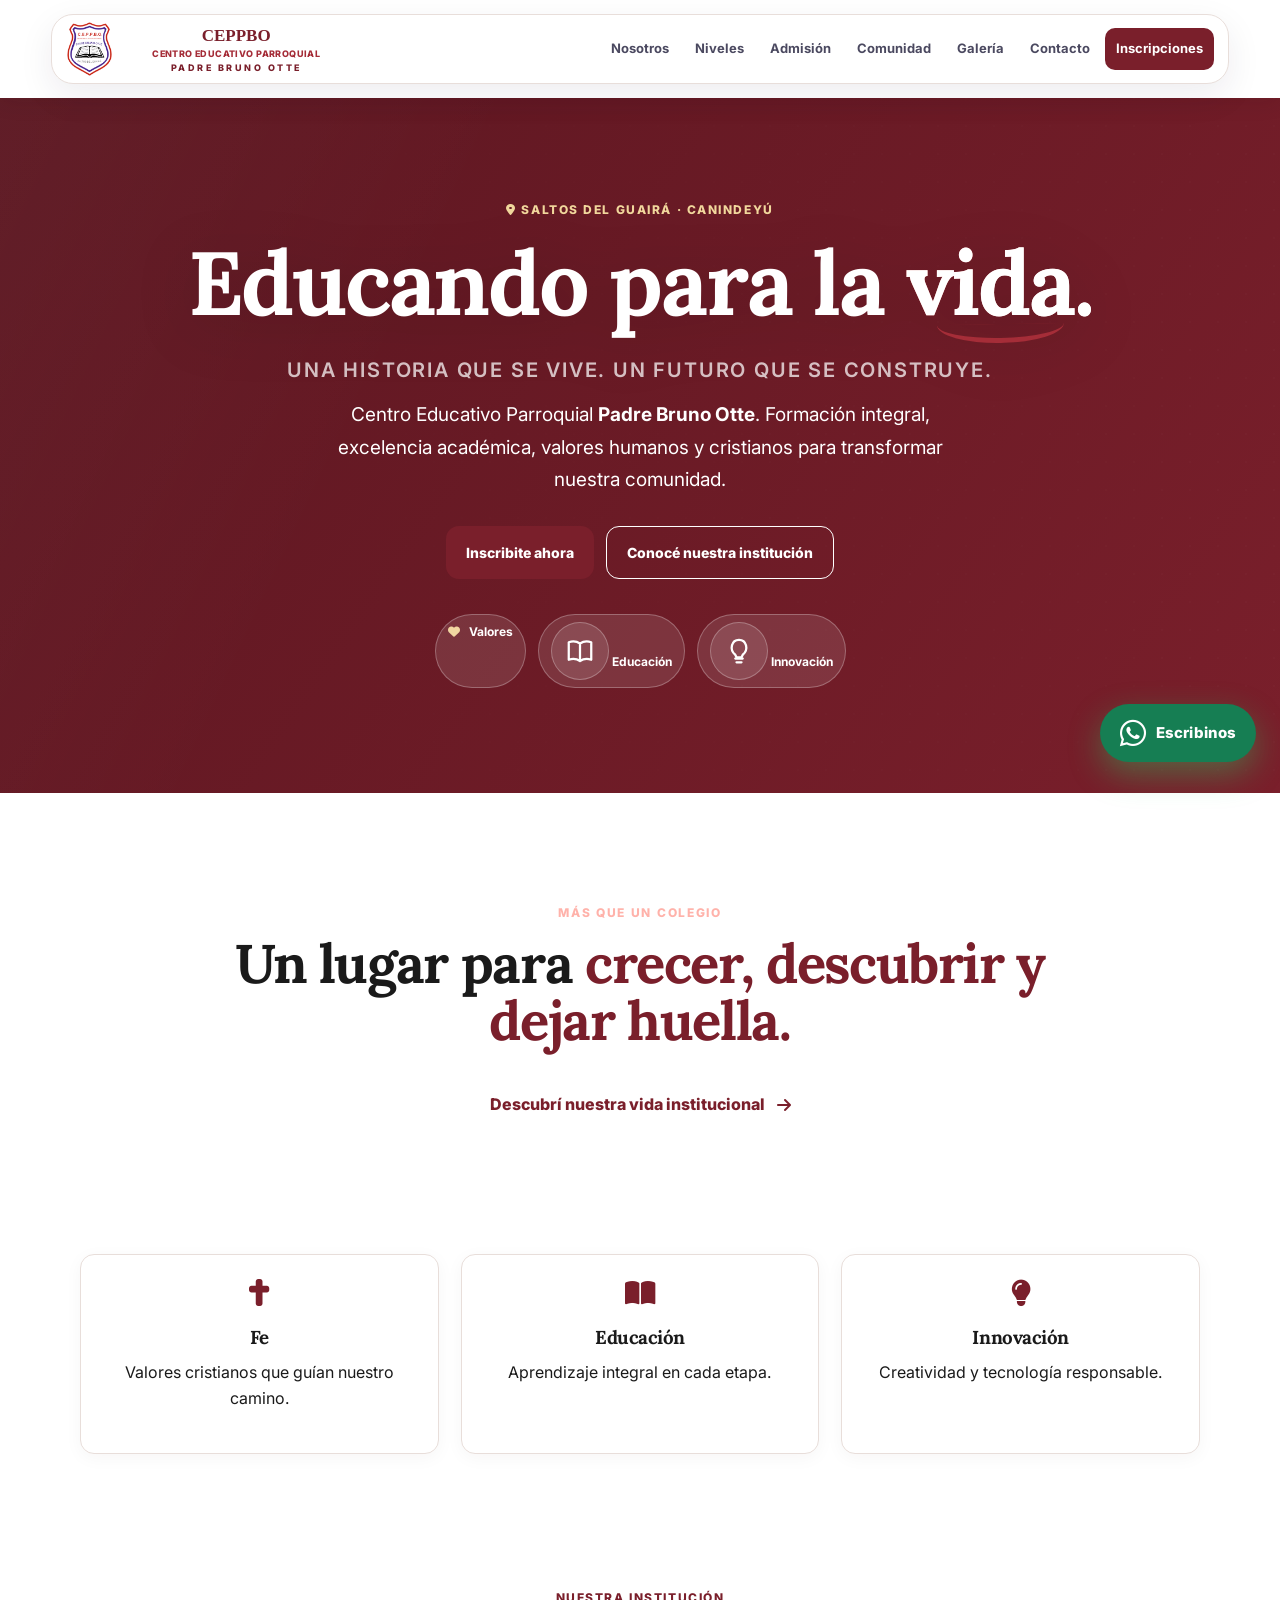
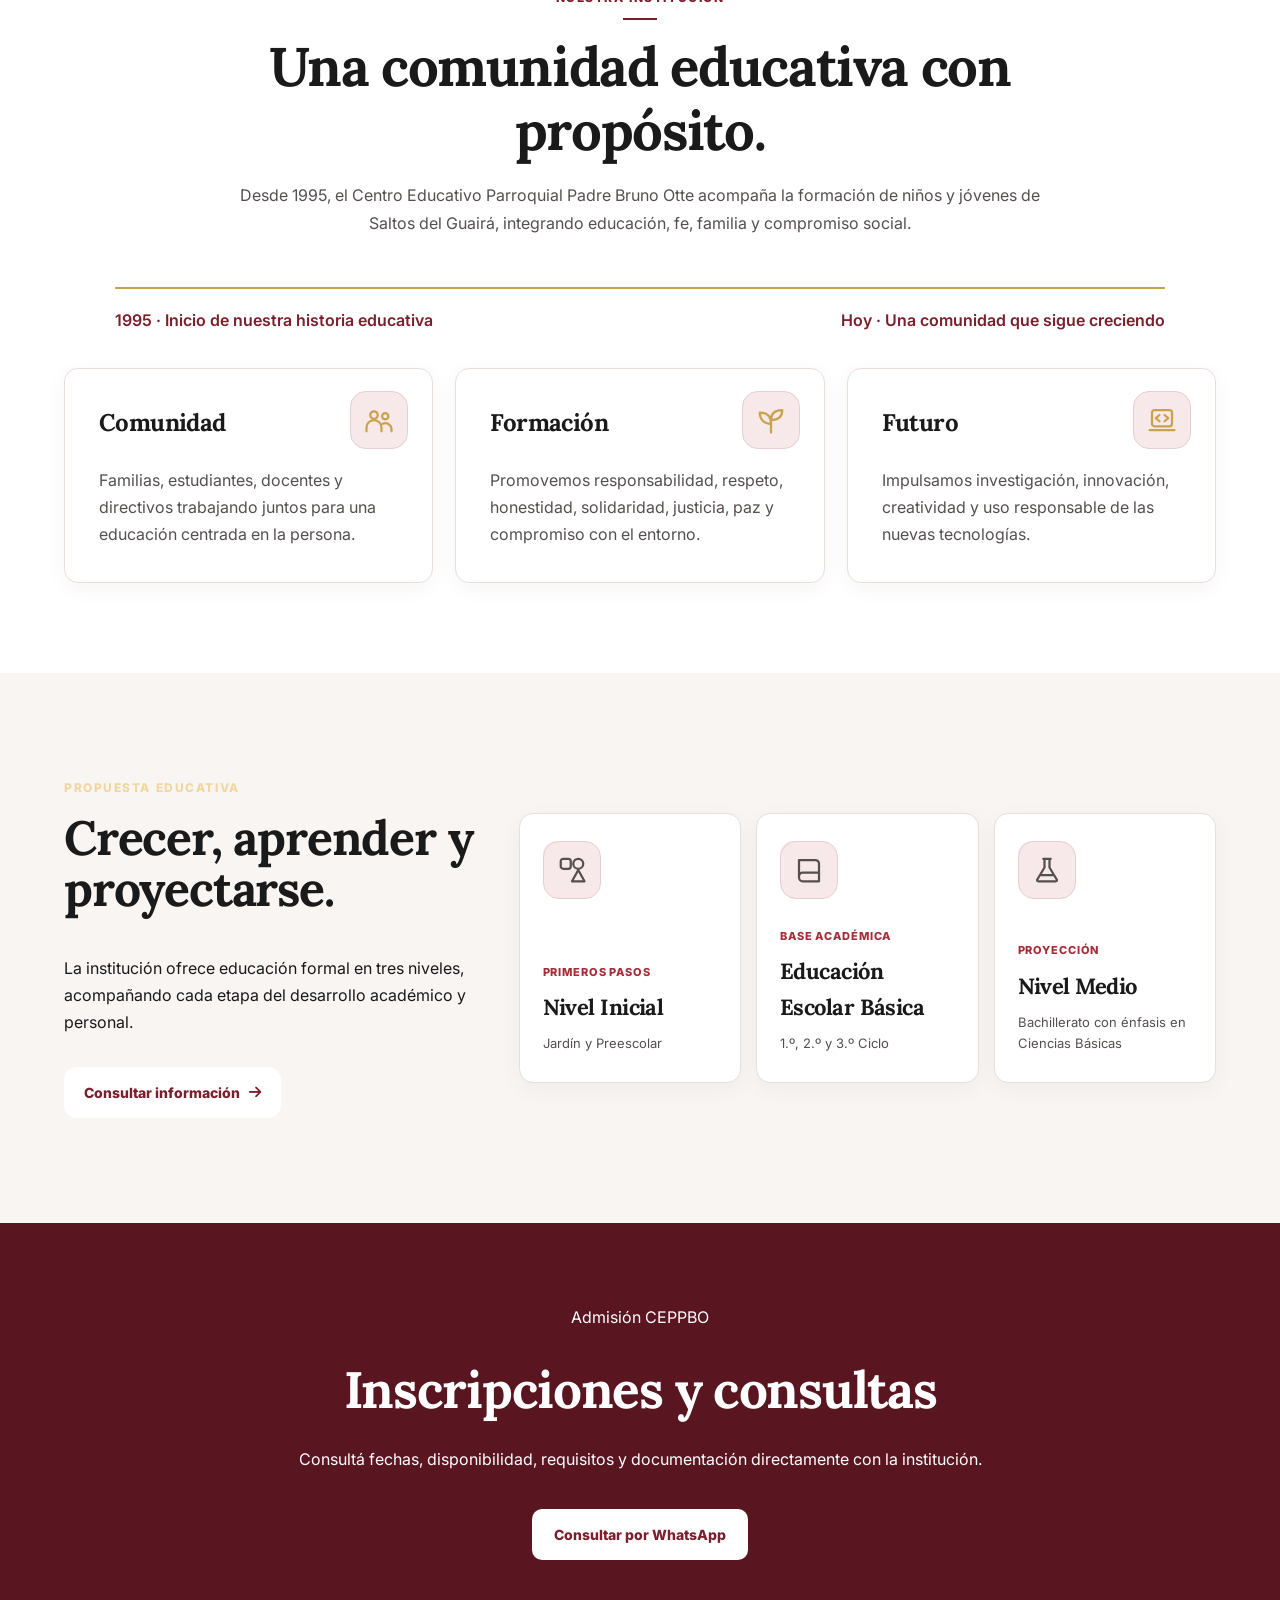
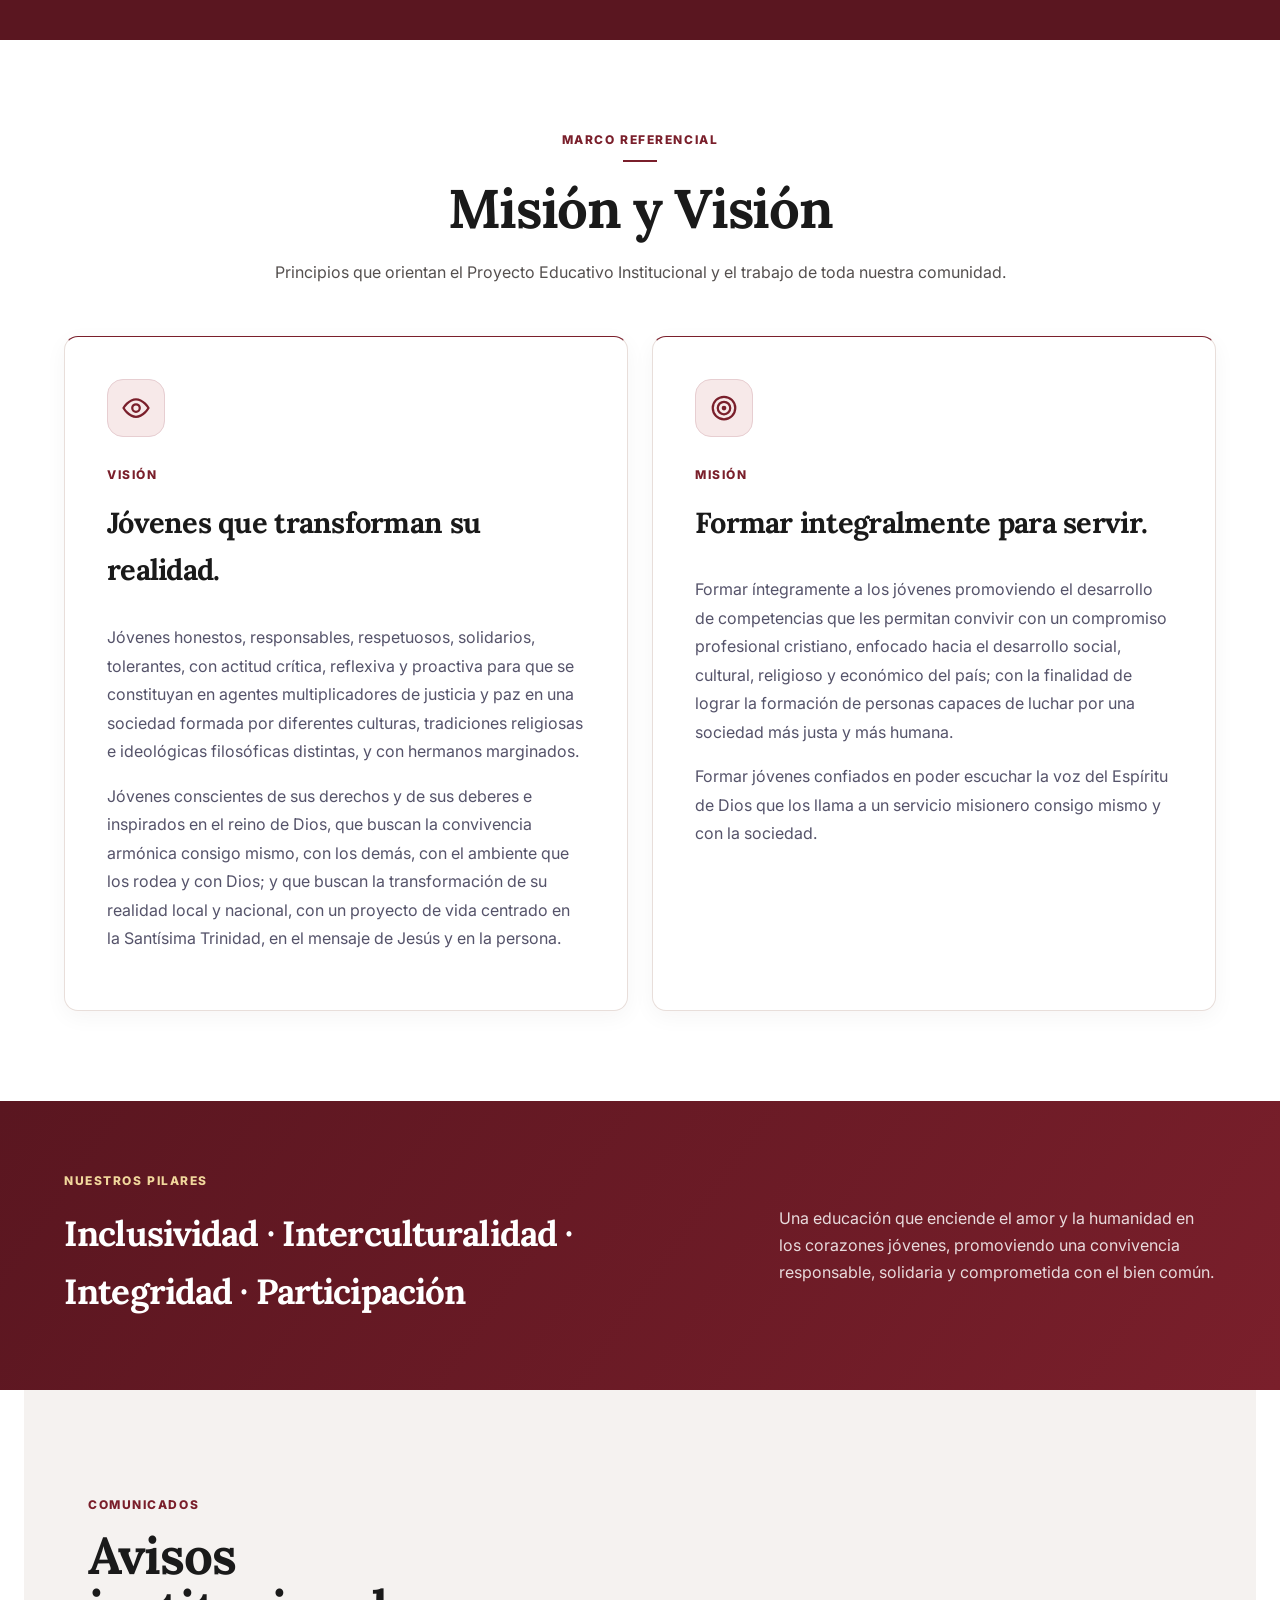
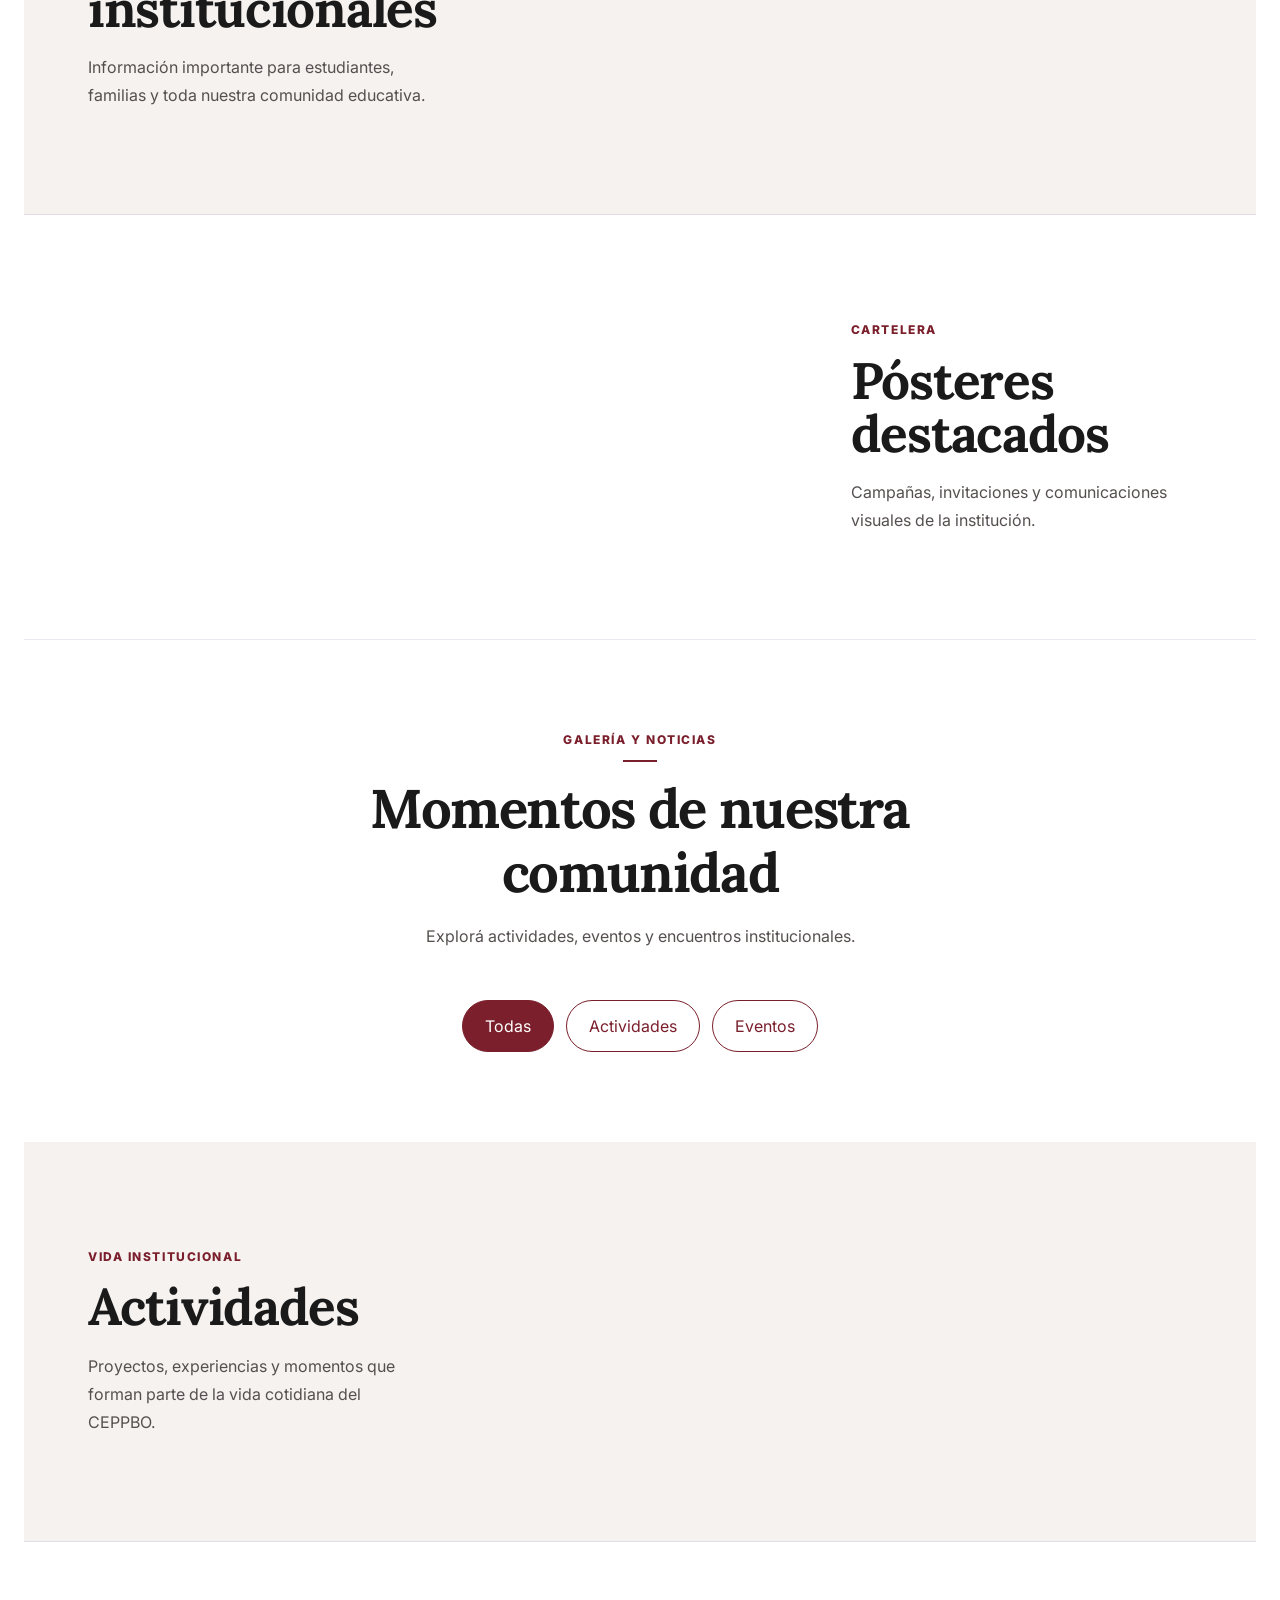
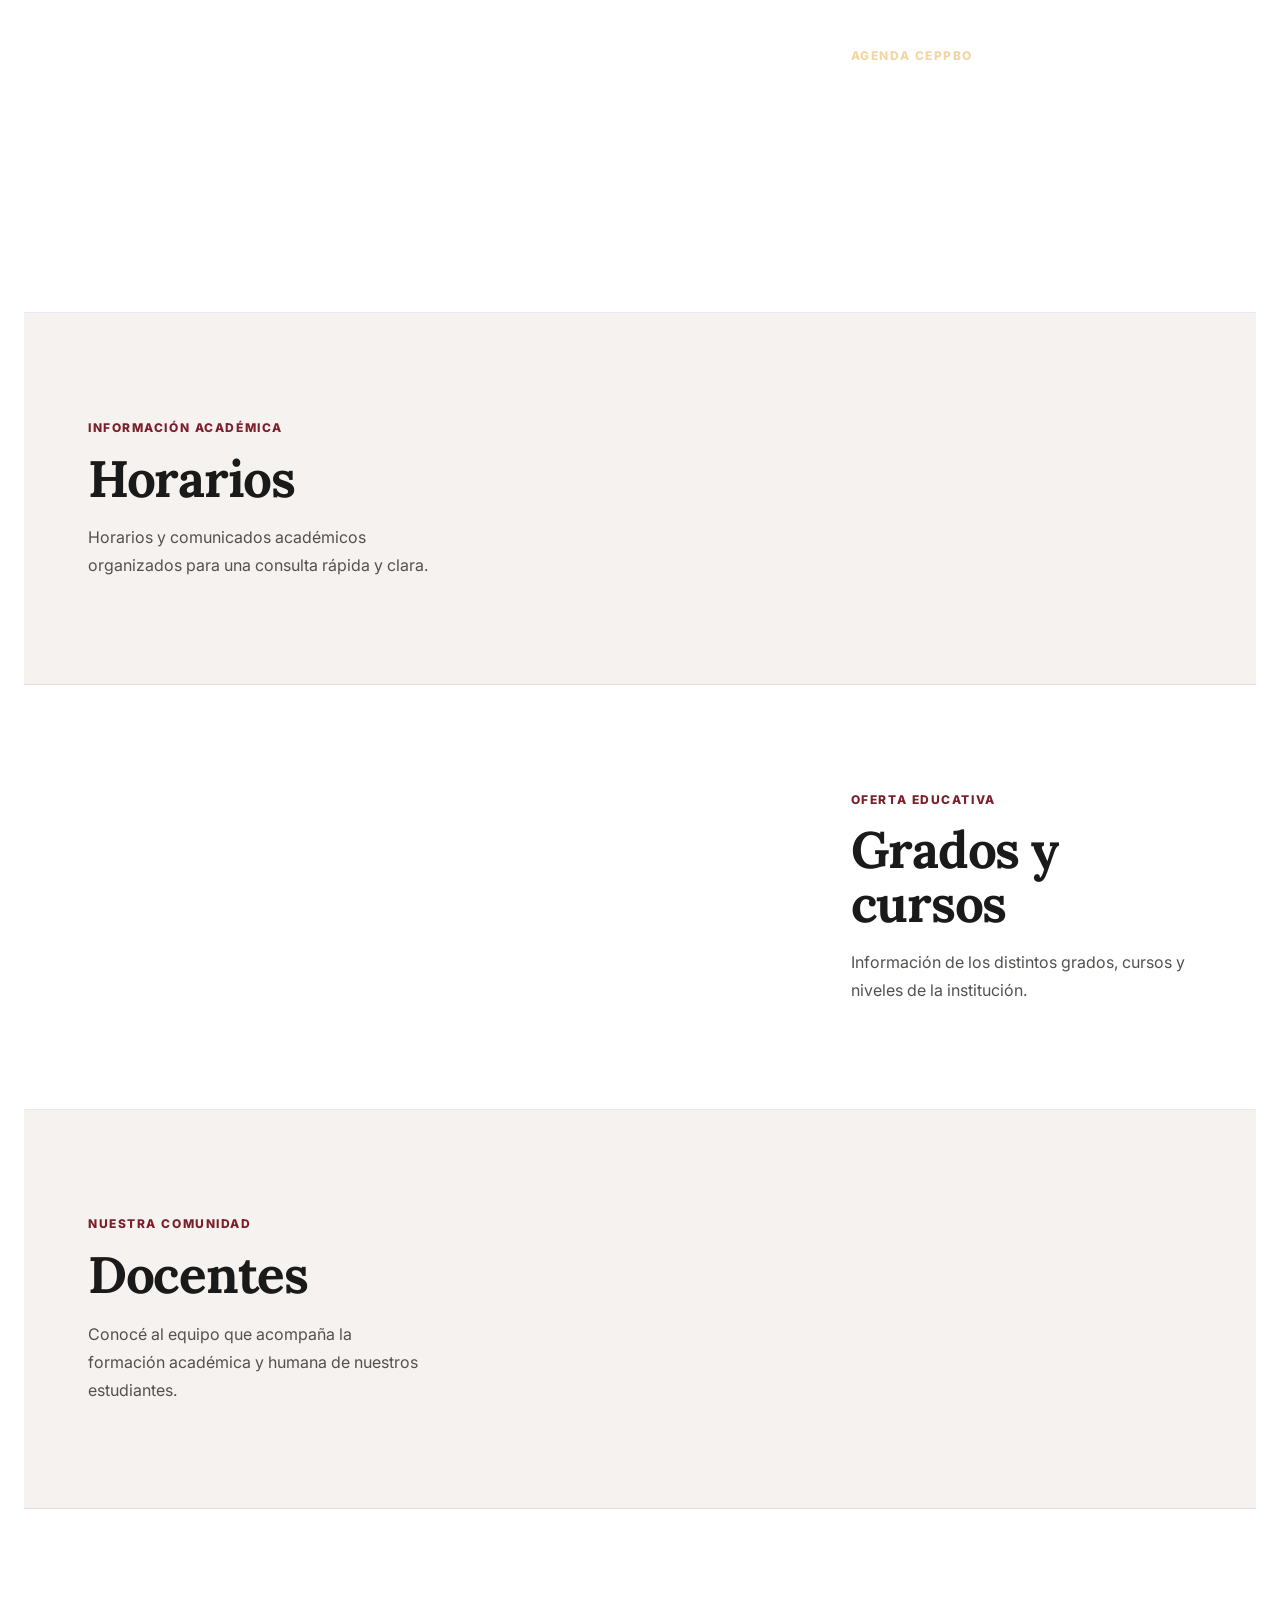
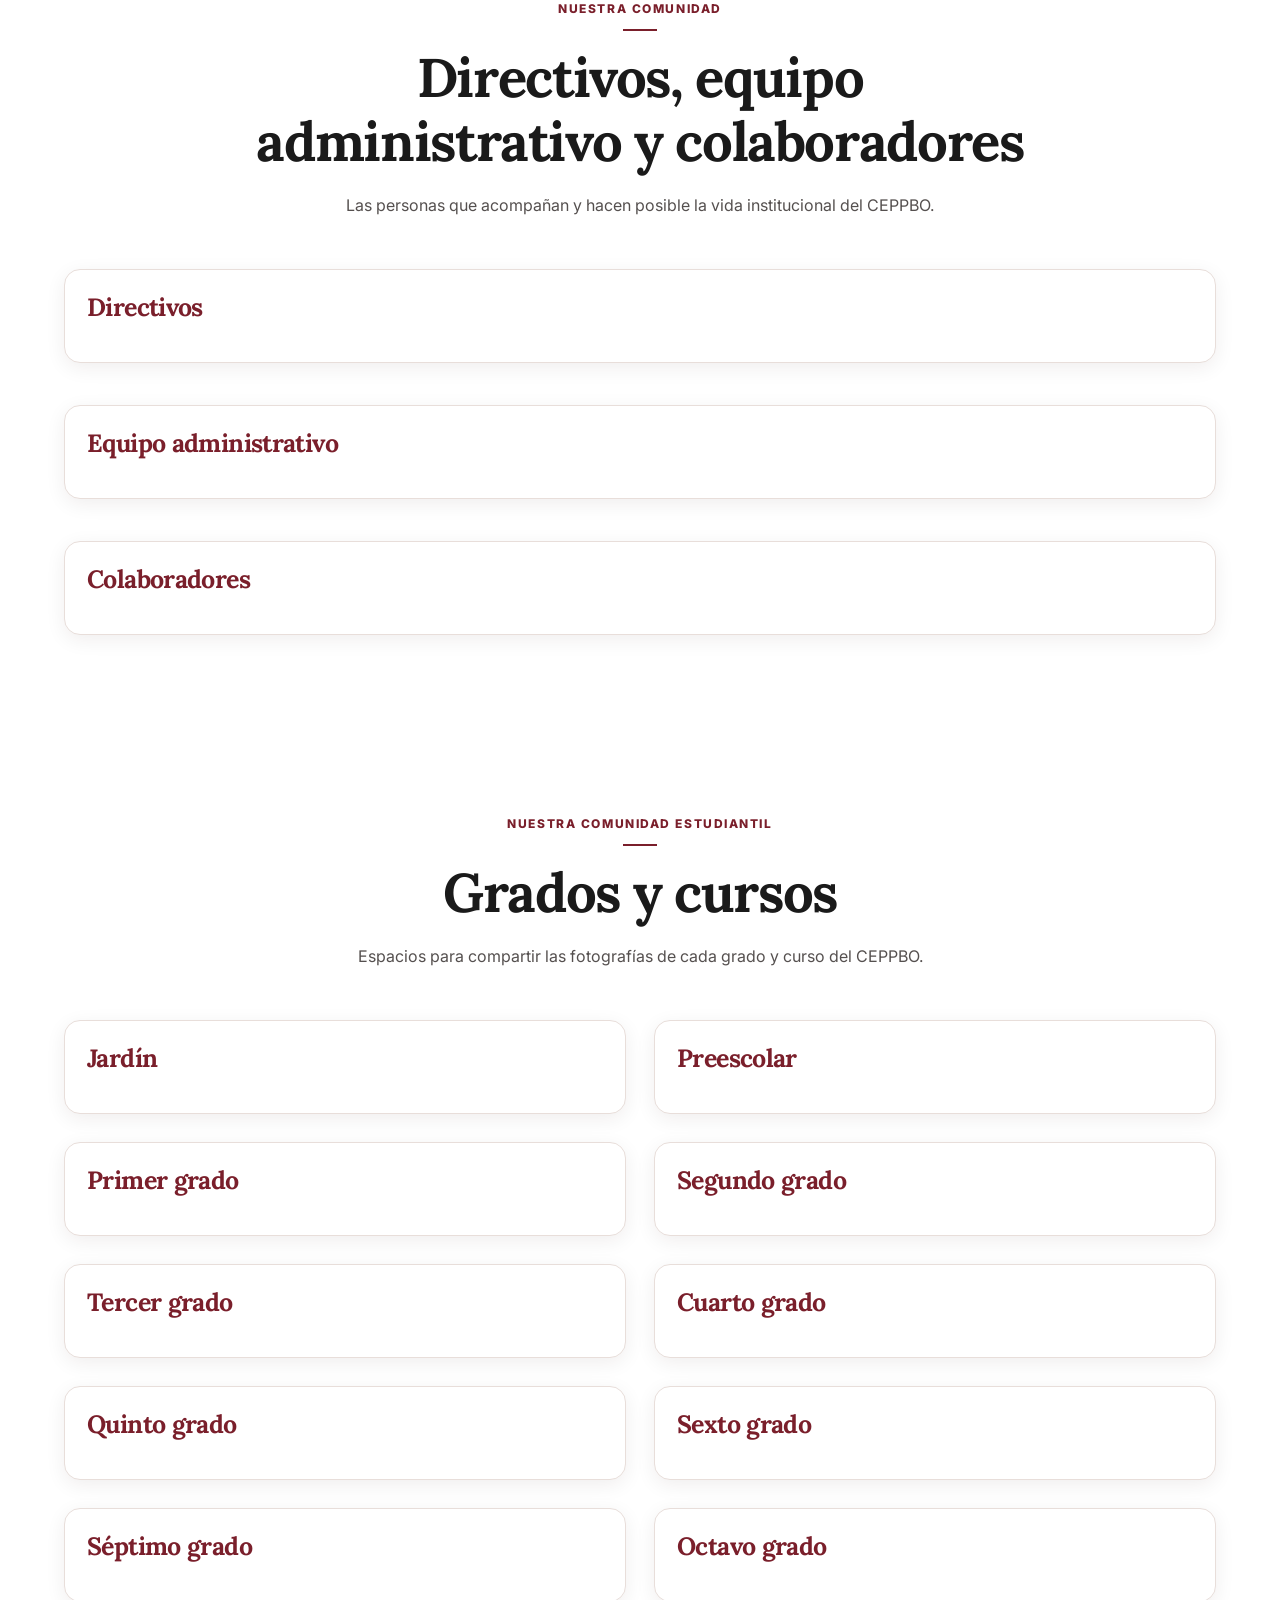
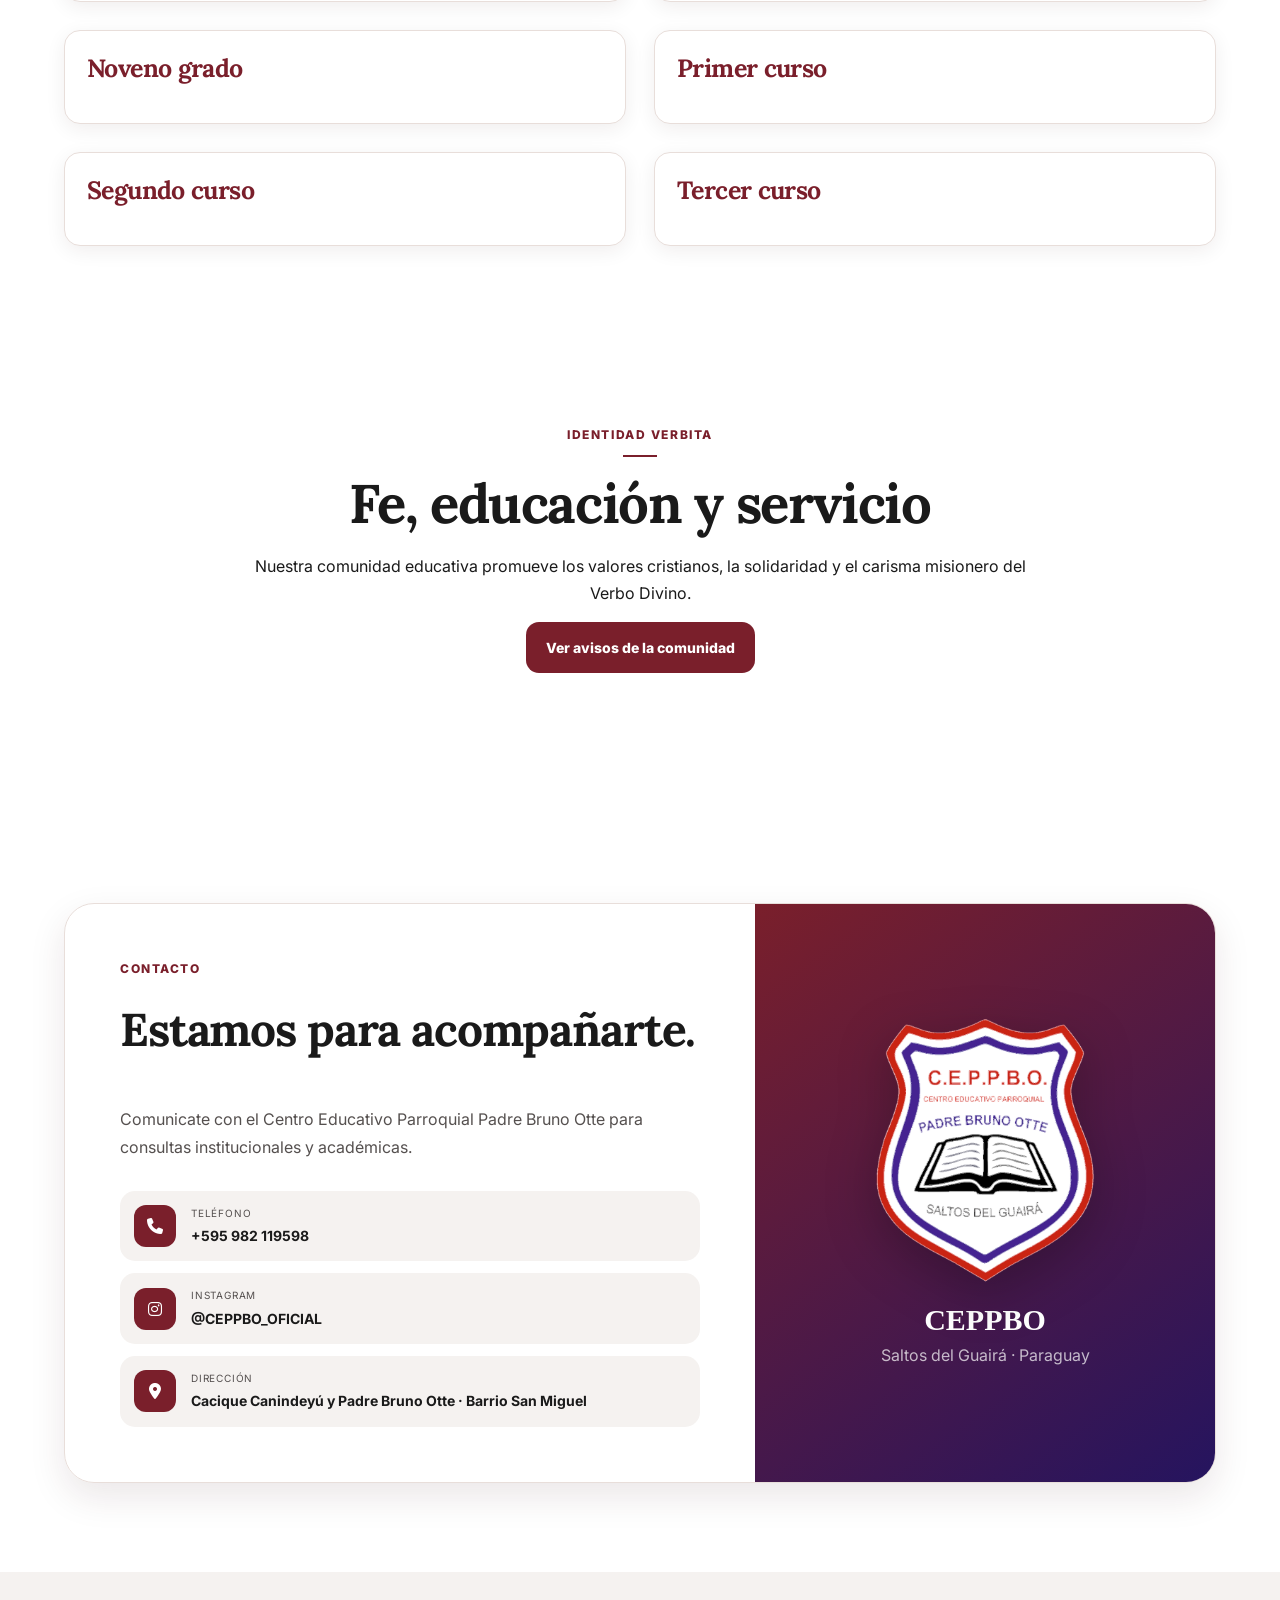
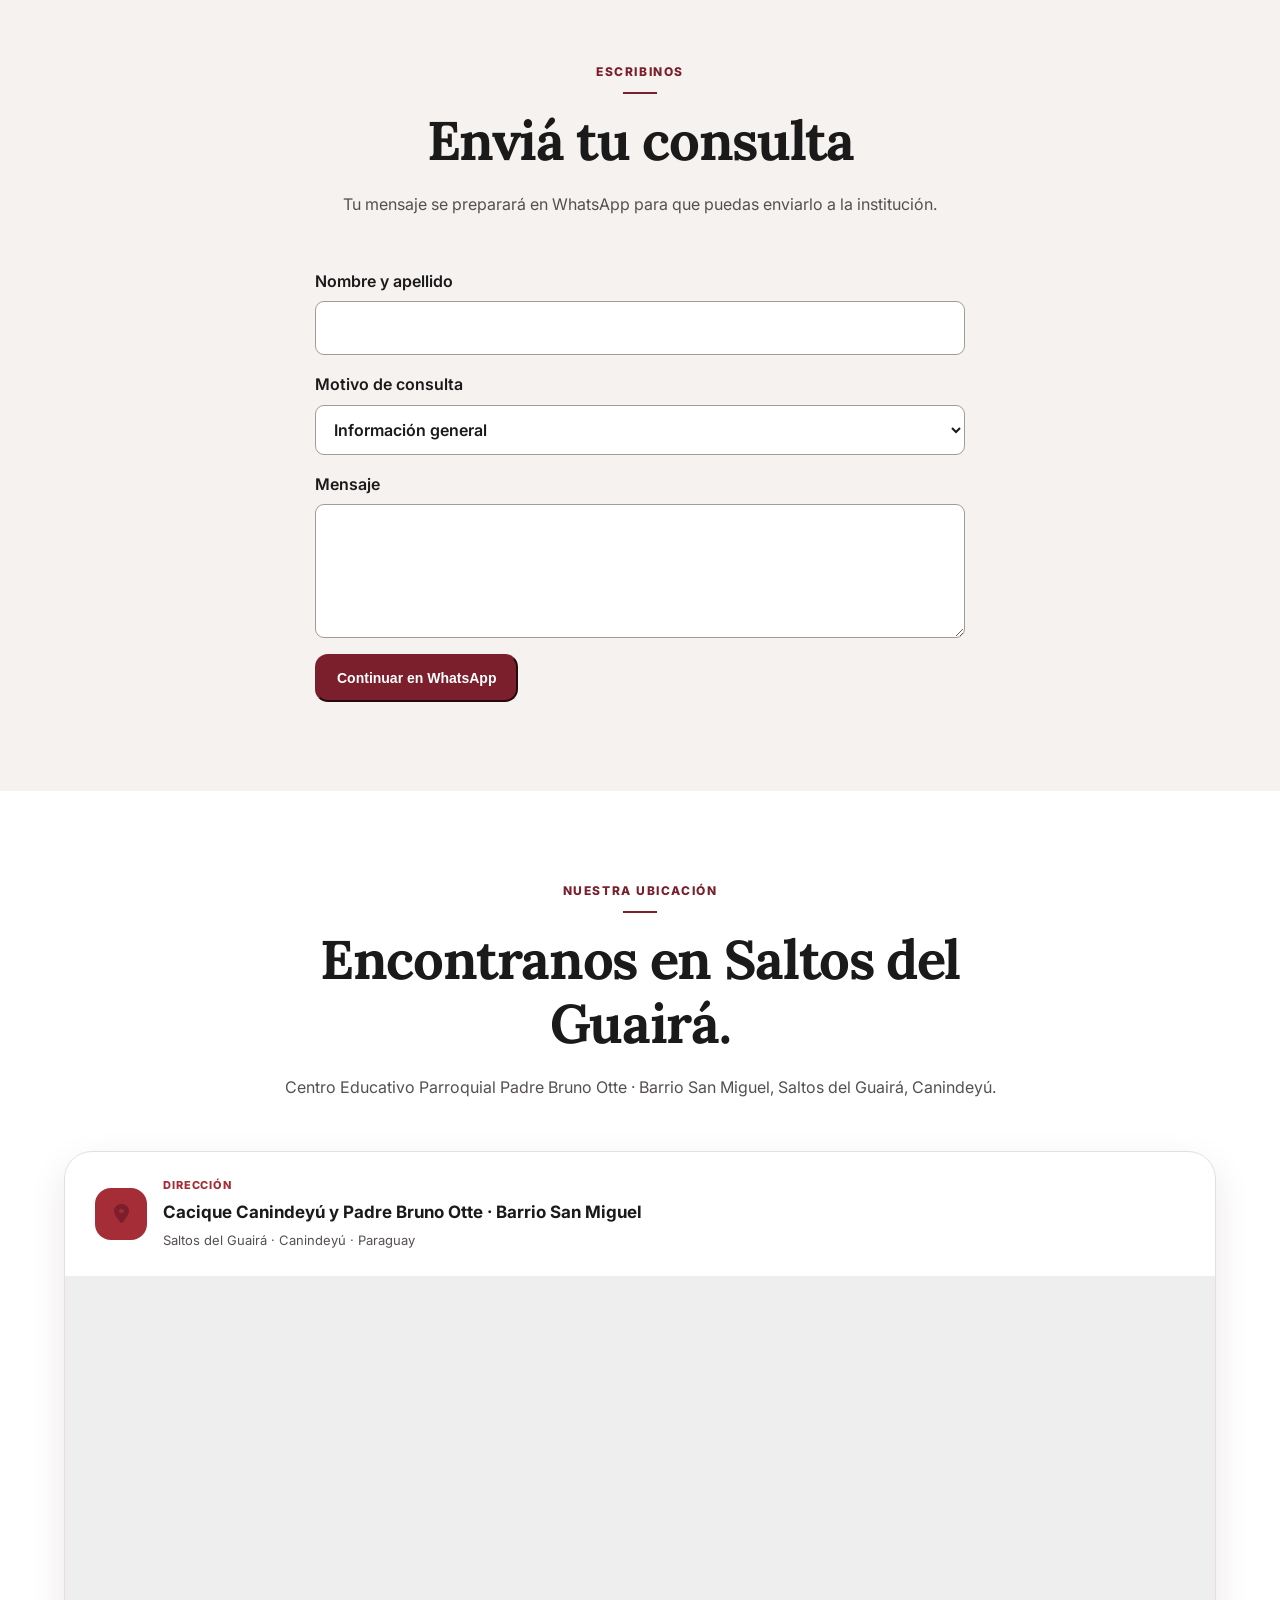
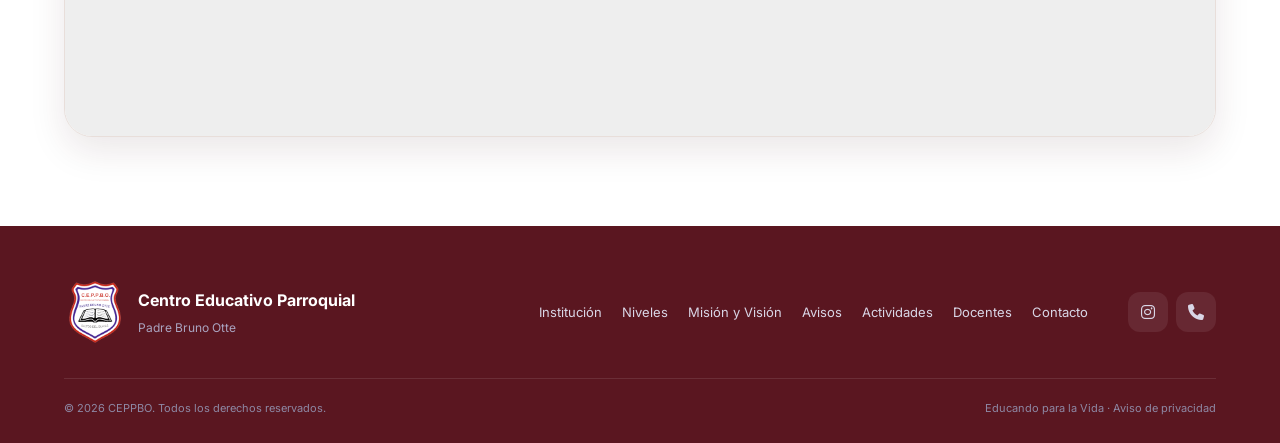
==== commit 450df00b: "Incorporar iconos SVG profesionales monocromáticos en secciones educativas" ====
--- a/index.html
+++ b/index.html
@@ -35,7 +35,7 @@
       <h1>Educando para la <span>vida.</span></h1>
       <p class="hero-kicker">Una historia que se vive. Un futuro que se construye.</p><p class="hero-lead">Centro Educativo Parroquial <strong>Padre Bruno Otte</strong>. Formación integral, excelencia académica, valores humanos y cristianos para transformar nuestra comunidad.</p>
       <div class="hero-actions"><a class="button primary" href="#inscripciones">Inscribite ahora</a><a class="button ghost" href="#institucion">Conocé nuestra institución</a></div>
-      <div class="hero-tags"><span><i class="fa-solid fa-heart"></i> Valores</span><span><i class="fa-solid fa-book-open"></i> Educación</span><span><i class="fa-solid fa-lightbulb"></i> Innovación</span></div>
+      <div class="hero-tags"><span><i class="fa-solid fa-heart"></i> Valores</span><span><span class="icon-illustration" aria-hidden="true"><svg viewBox="0 0 24 24" xmlns="http://www.w3.org/2000/svg"><path d="M12 6c-3-2-6-2-9-1v14c3-1 6-1 9 1 3-2 6-2 9-1V5c-3-1-6-1-9 1ZM12 6v14"/></svg></span> Educación</span><span><span class="icon-illustration" aria-hidden="true"><svg viewBox="0 0 24 24" xmlns="http://www.w3.org/2000/svg"><path d="M9 18h6M10 21h4M9 15c-5-4-3-12 3-12s8 8 3 12l-1 2h-4l-1-2Z"/></svg></span> Innovación</span></div>
     </div>
     <div class="hero-logo reveal"><div class="logo-halo"></div><img src="assets/ceppbo-logo.png" alt="Escudo del Centro Educativo Parroquial Padre Bruno Otte"><p>Centro Educativo Parroquial</p><strong>Padre Bruno Otte</strong></div>
   </div>
@@ -45,9 +45,9 @@
 <section class="section values-strip" aria-label="Nuestros valores"><div class="values-strip-grid"><article><i class="fa-solid fa-cross" aria-hidden="true"></i><h3>Fe</h3><p>Valores cristianos que guían nuestro camino.</p></article><article><i class="fa-solid fa-book-open" aria-hidden="true"></i><h3>Educación</h3><p>Aprendizaje integral en cada etapa.</p></article><article><i class="fa-solid fa-lightbulb" aria-hidden="true"></i><h3>Innovación</h3><p>Creatividad y tecnología responsable.</p></article></div></section><section class="section intro" id="institucion">
   <div class="section-heading reveal"><p class="eyebrow">Nuestra institución</p><h2>Una comunidad educativa con propósito.</h2><p>Desde 1995, el Centro Educativo Parroquial Padre Bruno Otte acompaña la formación de niños y jóvenes de Saltos del Guairá, integrando educación, fe, familia y compromiso social.</p></div>
   <div class="history-line"><span>1995 · Inicio de nuestra historia educativa</span><span>Hoy · Una comunidad que sigue creciendo</span></div><div class="intro-grid">
-    <article class="feature-card reveal"><span>01</span><i class="fa-solid fa-people-group"></i><h3>Comunidad</h3><p>Familias, estudiantes, docentes y directivos trabajando juntos para una educación centrada en la persona.</p></article>
-    <article class="feature-card reveal"><span>02</span><i class="fa-solid fa-seedling"></i><h3>Formación</h3><p>Promovemos responsabilidad, respeto, honestidad, solidaridad, justicia, paz y compromiso con el entorno.</p></article>
-    <article class="feature-card reveal"><span>03</span><i class="fa-solid fa-laptop-code"></i><h3>Futuro</h3><p>Impulsamos investigación, innovación, creatividad y uso responsable de las nuevas tecnologías.</p></article>
+    <article class="feature-card reveal"><span>01</span><span class="icon-illustration" aria-hidden="true"><svg viewBox="0 0 24 24" xmlns="http://www.w3.org/2000/svg"><circle cx="8" cy="8" r="3"/><circle cx="17" cy="9" r="2.5"/><path d="M2 21v-3a6 6 0 0 1 12 0v3M15 15a5 5 0 0 1 7 5v1"/></svg></span><h3>Comunidad</h3><p>Familias, estudiantes, docentes y directivos trabajando juntos para una educación centrada en la persona.</p></article>
+    <article class="feature-card reveal"><span>02</span><span class="icon-illustration" aria-hidden="true"><svg viewBox="0 0 24 24" xmlns="http://www.w3.org/2000/svg"><path d="M12 22V11M12 15c-6 0-9-4-9-9 6 0 9 3 9 9ZM12 12c0-5 3-8 9-8 0 5-3 8-9 8Z"/></svg></span><h3>Formación</h3><p>Promovemos responsabilidad, respeto, honestidad, solidaridad, justicia, paz y compromiso con el entorno.</p></article>
+    <article class="feature-card reveal"><span>03</span><span class="icon-illustration" aria-hidden="true"><svg viewBox="0 0 24 24" xmlns="http://www.w3.org/2000/svg"><rect x="4" y="4" width="16" height="13" rx="2"/><path d="M2 20h20M10 8l-3 2.5 3 2.5M14 8l3 2.5-3 2.5"/></svg></span><h3>Futuro</h3><p>Impulsamos investigación, innovación, creatividad y uso responsable de las nuevas tecnologías.</p></article>
   </div>
 </section>
 
@@ -55,9 +55,9 @@
   <div class="levels-inner">
     <div class="levels-copy reveal"><p class="eyebrow light">Propuesta educativa</p><h2>Crecer, aprender y proyectarse.</h2><p>La institución ofrece educación formal en tres niveles, acompañando cada etapa del desarrollo académico y personal.</p><a class="button white" href="#inscripciones">Consultar información <i class="fa-solid fa-arrow-right"></i></a></div>
     <div class="level-cards">
-      <article class="level-card reveal"><div class="level-icon"><i class="fa-solid fa-shapes"></i></div><p>Primeros pasos</p><h3>Nivel Inicial</h3><span>Jardín y Preescolar</span></article>
-      <article class="level-card reveal"><div class="level-icon"><i class="fa-solid fa-book"></i></div><p>Base académica</p><h3>Educación Escolar Básica</h3><span>1.º, 2.º y 3.º Ciclo</span></article>
-      <article class="level-card reveal"><div class="level-icon"><i class="fa-solid fa-flask-vial"></i></div><p>Proyección</p><h3>Nivel Medio</h3><span>Bachillerato con énfasis en Ciencias Básicas</span></article>
+      <article class="level-card reveal"><div class="level-icon"><span class="icon-illustration" aria-hidden="true"><svg viewBox="0 0 24 24" xmlns="http://www.w3.org/2000/svg"><rect x="3" y="3" width="8" height="8" rx="2"/><circle cx="17" cy="7" r="4"/><path d="m12 21 5-9 5 9Z"/></svg></span></div><p>Primeros pasos</p><h3>Nivel Inicial</h3><span>Jardín y Preescolar</span></article>
+      <article class="level-card reveal"><div class="level-icon"><span class="icon-illustration" aria-hidden="true"><svg viewBox="0 0 24 24" xmlns="http://www.w3.org/2000/svg"><path d="M4 4h13a3 3 0 0 1 3 3v14H7a3 3 0 0 1-3-3V4Zm0 13a3 3 0 0 1 3-3h13"/></svg></span></div><p>Base académica</p><h3>Educación Escolar Básica</h3><span>1.º, 2.º y 3.º Ciclo</span></article>
+      <article class="level-card reveal"><div class="level-icon"><span class="icon-illustration" aria-hidden="true"><svg viewBox="0 0 24 24" xmlns="http://www.w3.org/2000/svg"><path d="M9 3h6M10 3v7L4 20a1 1 0 0 0 1 1h14a1 1 0 0 0 1-1l-6-10V3M7 16h10"/></svg></span></div><p>Proyección</p><h3>Nivel Medio</h3><span>Bachillerato con énfasis en Ciencias Básicas</span></article>
     </div>
   </div>
 </section>
@@ -65,8 +65,8 @@
 <section class="enrollment" id="inscripciones"><div><p>Admisión CEPPBO</p><h2>Inscripciones y consultas</h2><p>Consultá fechas, disponibilidad, requisitos y documentación directamente con la institución.</p><a class="button white" href="https://wa.me/595982119598?text=Hola%2C%20quisiera%20informaci%C3%B3n%20sobre%20inscripciones" target="_blank" rel="noopener">Consultar por WhatsApp</a></div></section><section class="section mv" id="mision-vision">
   <div class="section-heading reveal"><p class="eyebrow">Marco referencial</p><h2>Misión y Visión</h2><p>Principios que orientan el Proyecto Educativo Institucional y el trabajo de toda nuestra comunidad.</p></div>
   <div class="mv-grid">
-    <article class="mv-card vision reveal"><div class="mv-icon"><i class="fa-solid fa-eye"></i></div><p class="eyebrow">Visión</p><h3>Jóvenes que transforman su realidad.</h3><p>Jóvenes honestos, responsables, respetuosos, solidarios, tolerantes, con actitud crítica, reflexiva y proactiva para que se constituyan en agentes multiplicadores de justicia y paz en una sociedad formada por diferentes culturas, tradiciones religiosas e ideológicas filosóficas distintas, y con hermanos marginados.</p><p>Jóvenes conscientes de sus derechos y de sus deberes e inspirados en el reino de Dios, que buscan la convivencia armónica consigo mismo, con los demás, con el ambiente que los rodea y con Dios; y que buscan la transformación de su realidad local y nacional, con un proyecto de vida centrado en la Santísima Trinidad, en el mensaje de Jesús y en la persona.</p></article>
-    <article class="mv-card mission reveal"><div class="mv-icon"><i class="fa-solid fa-bullseye"></i></div><p class="eyebrow">Misión</p><h3>Formar integralmente para servir.</h3><p>Formar íntegramente a los jóvenes promoviendo el desarrollo de competencias que les permitan convivir con un compromiso profesional cristiano, enfocado hacia el desarrollo social, cultural, religioso y económico del país; con la finalidad de lograr la formación de personas capaces de luchar por una sociedad más justa y más humana.</p><p>Formar jóvenes confiados en poder escuchar la voz del Espíritu de Dios que los llama a un servicio misionero consigo mismo y con la sociedad.</p></article>
+    <article class="mv-card vision reveal"><div class="mv-icon"><span class="icon-illustration" aria-hidden="true"><svg viewBox="0 0 24 24" xmlns="http://www.w3.org/2000/svg"><path d="M2 12s4-7 10-7 10 7 10 7-4 7-10 7S2 12 2 12Z"/><circle cx="12" cy="12" r="3"/></svg></span></div><p class="eyebrow">Visión</p><h3>Jóvenes que transforman su realidad.</h3><p>Jóvenes honestos, responsables, respetuosos, solidarios, tolerantes, con actitud crítica, reflexiva y proactiva para que se constituyan en agentes multiplicadores de justicia y paz en una sociedad formada por diferentes culturas, tradiciones religiosas e ideológicas filosóficas distintas, y con hermanos marginados.</p><p>Jóvenes conscientes de sus derechos y de sus deberes e inspirados en el reino de Dios, que buscan la convivencia armónica consigo mismo, con los demás, con el ambiente que los rodea y con Dios; y que buscan la transformación de su realidad local y nacional, con un proyecto de vida centrado en la Santísima Trinidad, en el mensaje de Jesús y en la persona.</p></article>
+    <article class="mv-card mission reveal"><div class="mv-icon"><span class="icon-illustration" aria-hidden="true"><svg viewBox="0 0 24 24" xmlns="http://www.w3.org/2000/svg"><circle cx="12" cy="12" r="9"/><circle cx="12" cy="12" r="5"/><circle cx="12" cy="12" r="1"/></svg></span></div><p class="eyebrow">Misión</p><h3>Formar integralmente para servir.</h3><p>Formar íntegramente a los jóvenes promoviendo el desarrollo de competencias que les permitan convivir con un compromiso profesional cristiano, enfocado hacia el desarrollo social, cultural, religioso y económico del país; con la finalidad de lograr la formación de personas capaces de luchar por una sociedad más justa y más humana.</p><p>Formar jóvenes confiados en poder escuchar la voz del Espíritu de Dios que los llama a un servicio misionero consigo mismo y con la sociedad.</p></article>
   </div>
 </section>
 
--- a/institutional.css
+++ b/institutional.css
@@ -130,3 +130,26 @@
 footer a:hover{text-decoration:underline}
 @media(max-width:900px){.hero{min-height:530px!important}.hero-inner{padding:95px 0 75px!important}.drive-band{display:block!important}.drive-band-copy{max-width:none;margin-bottom:25px}.media-grid,.teacher-grid,.landscape-grid{grid-template-columns:repeat(2,minmax(0,1fr))!important}}
 @media(max-width:520px){.header-inner{gap:8px!important}.brand span{min-width:0!important}.brand strong{font-size:15px!important}.brand small,.brand em{font-size:8px!important}.hero h1{font-size:clamp(2.6rem,11vw,4rem)!important}.hero-actions .button{width:100%}.hero-tags{justify-content:center}.media-grid,.teacher-grid,.landscape-grid{grid-template-columns:1fr!important}.drive-card{max-width:440px!important;margin:auto!important}.community-block,.grade-block{padding:15px!important}.experience-inner{padding:36px 22px!important}}
+
+/* Paleta exclusiva CEPPBO: bordó, rojo, blanco y dorado */
+:root{--violet:#7A1F2B;--violet2:#5A1620;--violet-dark:#5A1620;--purple:#7A1F2B;--purple-dark:#5A1620;--blue:#7A1F2B;--primary:#7A1F2B;--accent:#C9A24B;--red:#A52D38;--red2:#7A1F2B}
+.hero,.values,.drive-violet{background:#5A1620!important;background-image:linear-gradient(125deg,#5A1620,#7A1F2B)!important}
+.hero-orbit,.orbit-one,.orbit-two,.shape-a,.shape-b{display:none!important}
+.experience-inner,.intro,.levels,.community-directory,.grade-directory,.drive-soft,.pastoral{background:#fff!important}
+.levels{background:#F8F5F3!important}
+.values-strip article{background:#fff!important}
+.feature-card,.mv-card,.level-card,.drive-card{background:#fff!important}
+.feature-card i,.mv-icon,.level-icon,.location-icon{color:#7A1F2B!important}
+.hero-tags span{background:#ffffff1c!important;color:#fff!important}
+.eyebrow{color:#7A1F2B!important}
+.hero .eyebrow,.values .eyebrow,.enrollment .eyebrow{color:#F1D79C!important}
+.experience-inner h2 span{color:#7A1F2B!important}
+.nav a:hover,.footer-inner a:hover{color:#A52D38!important}
+.site-header,.header-inner{background:#fff!important}
+footer,.enrollment{background:#5A1620!important}
+.fa-solid,.fa-regular{font-style:normal}
+.icon-illustration{display:inline-flex;align-items:center;justify-content:center;width:58px;height:58px;background:#F7E9E9;border:1px solid #E7CED1;border-radius:16px;color:#7A1F2B}
+.icon-illustration svg{width:30px;height:30px;stroke:currentColor;fill:none;stroke-width:1.8;stroke-linecap:round;stroke-linejoin:round}
+.values-strip .icon-illustration{margin:auto}
+.values-strip .icon-illustration svg{width:32px;height:32px}
+.feature-card .icon-illustration,.level-icon .icon-illustration{margin:0 0 14px}
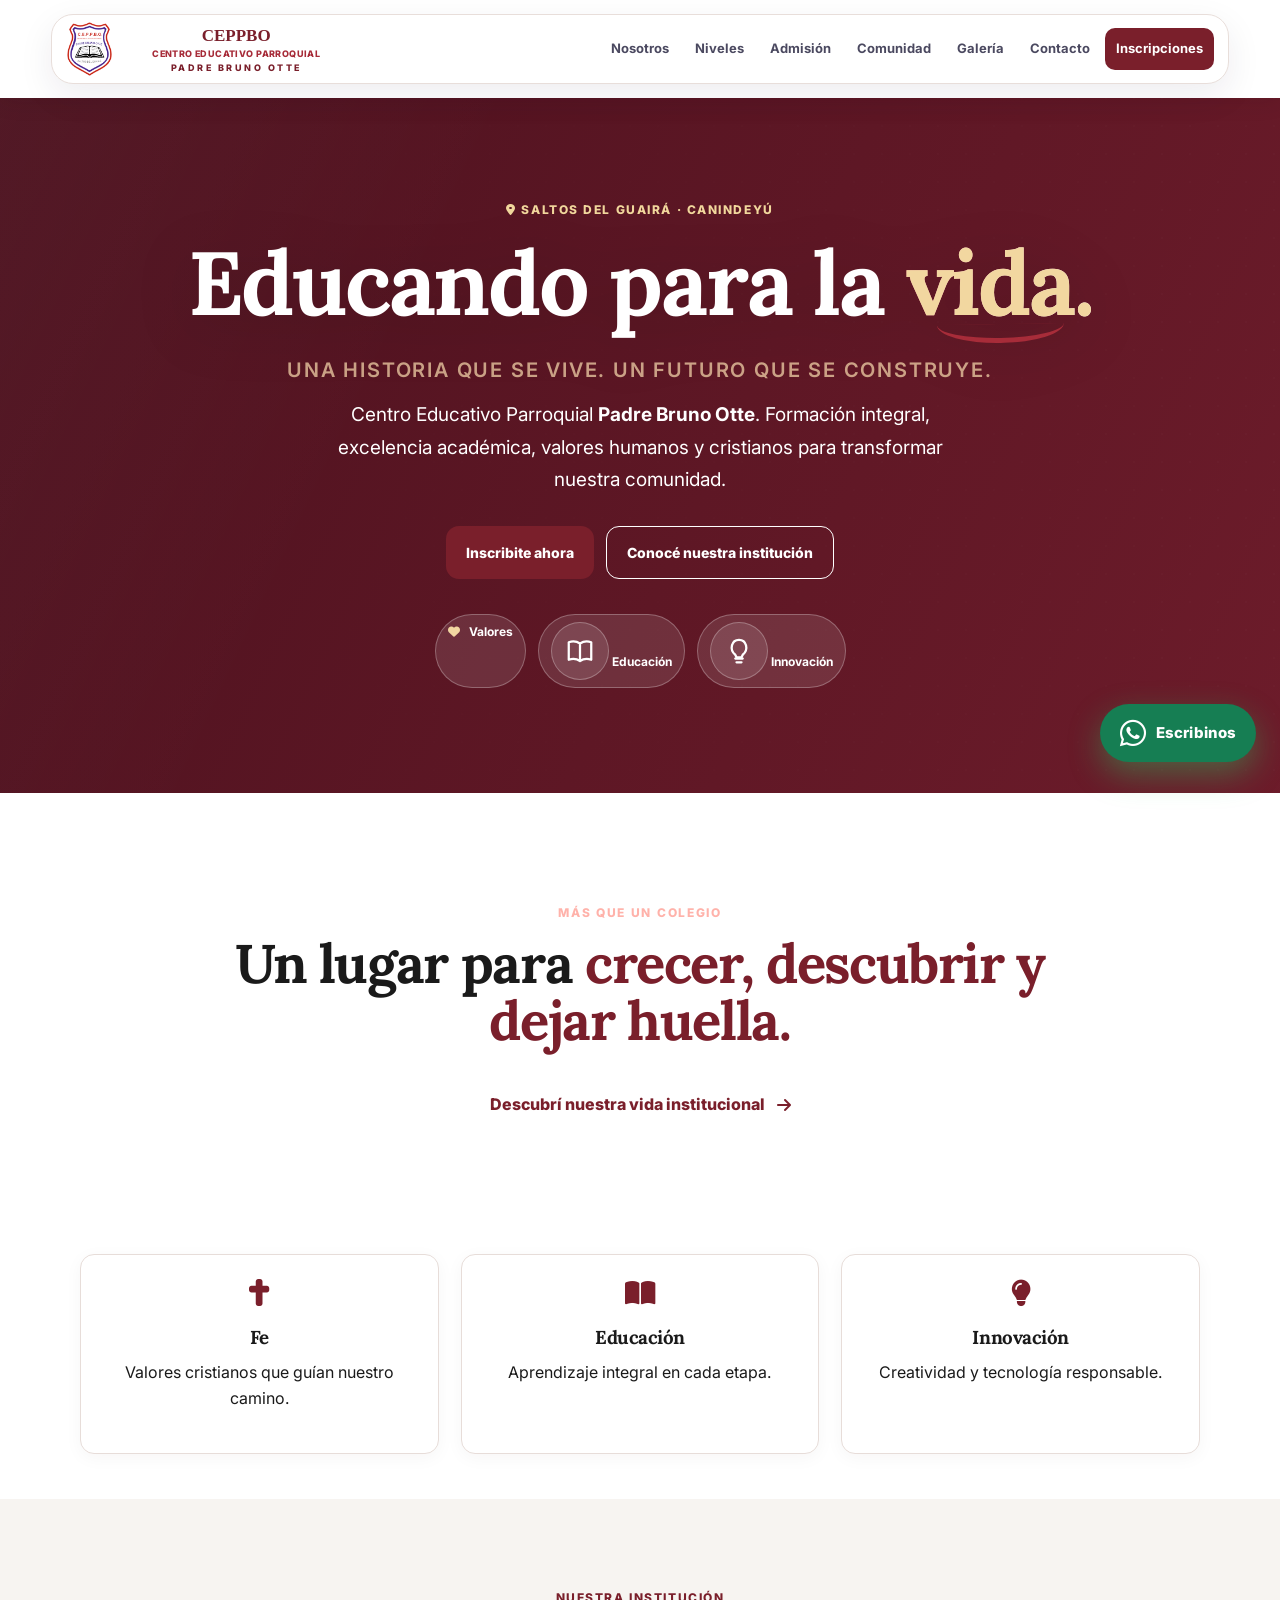
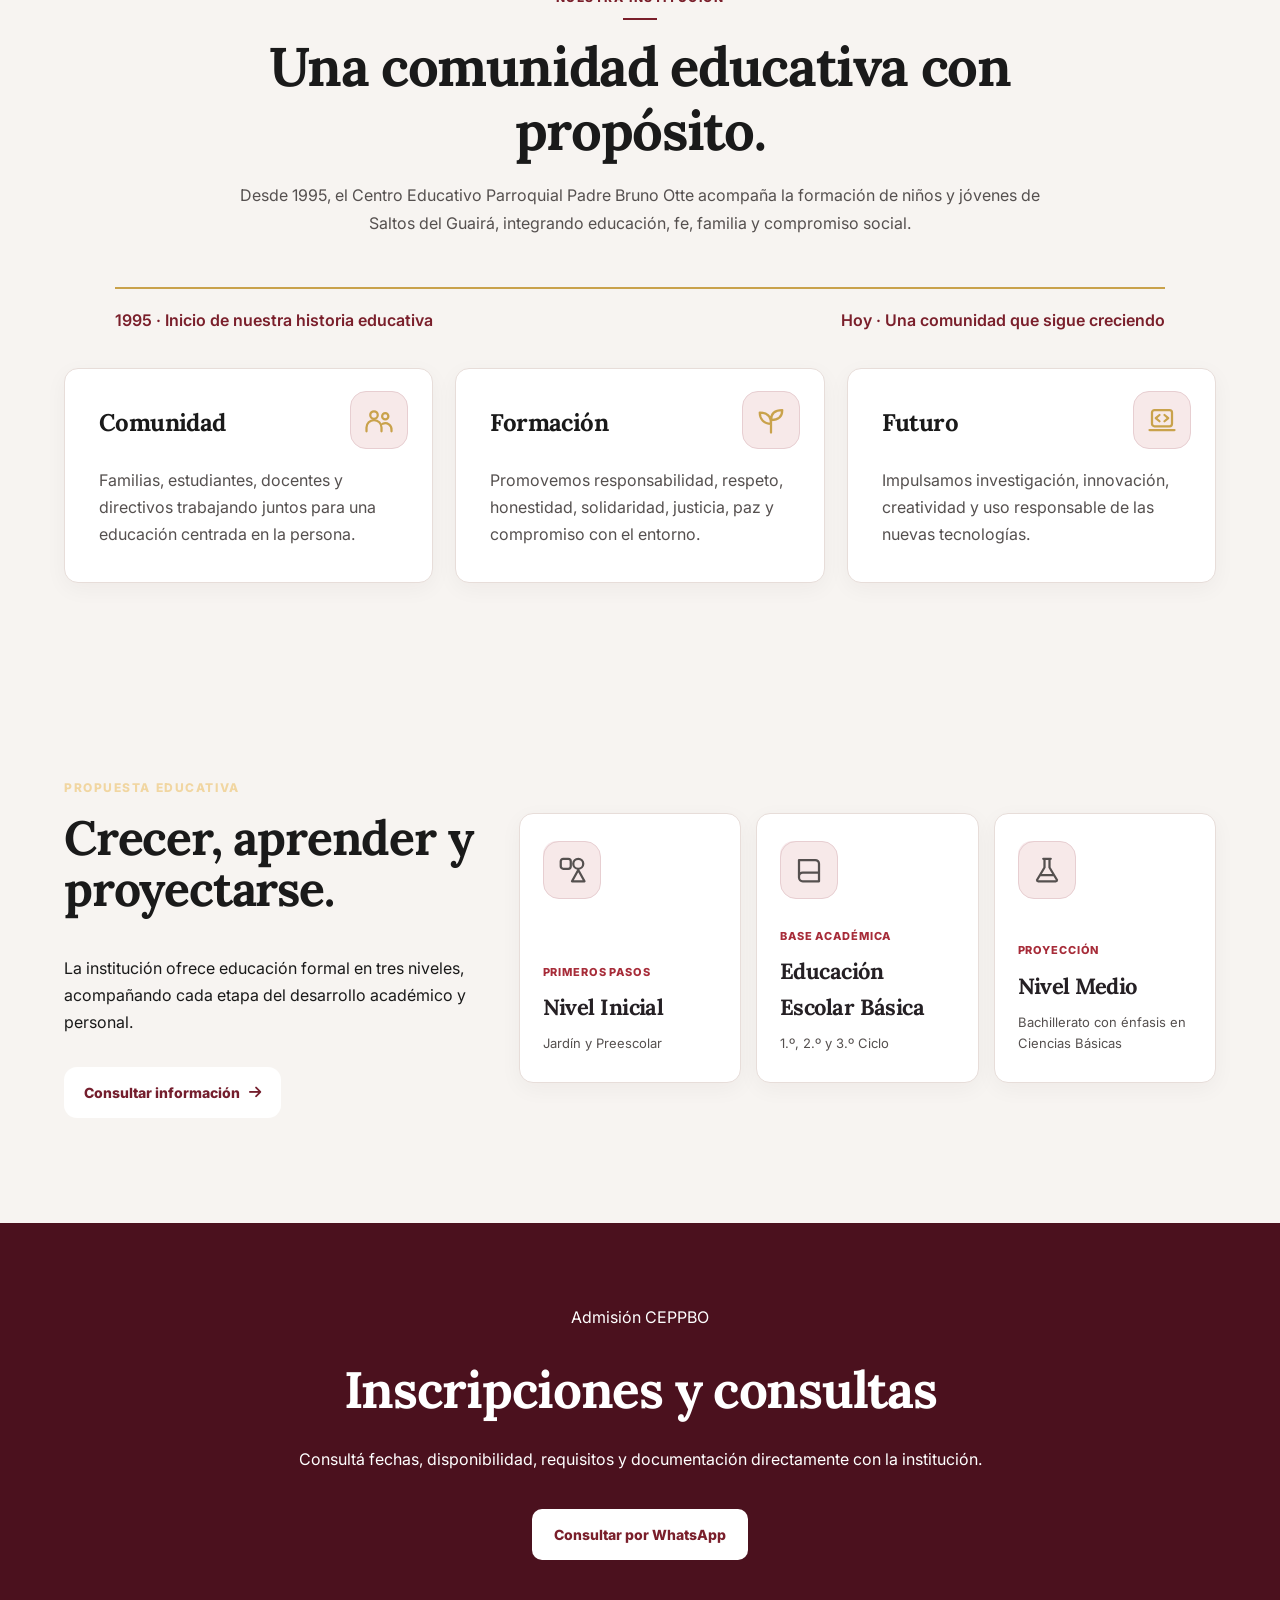
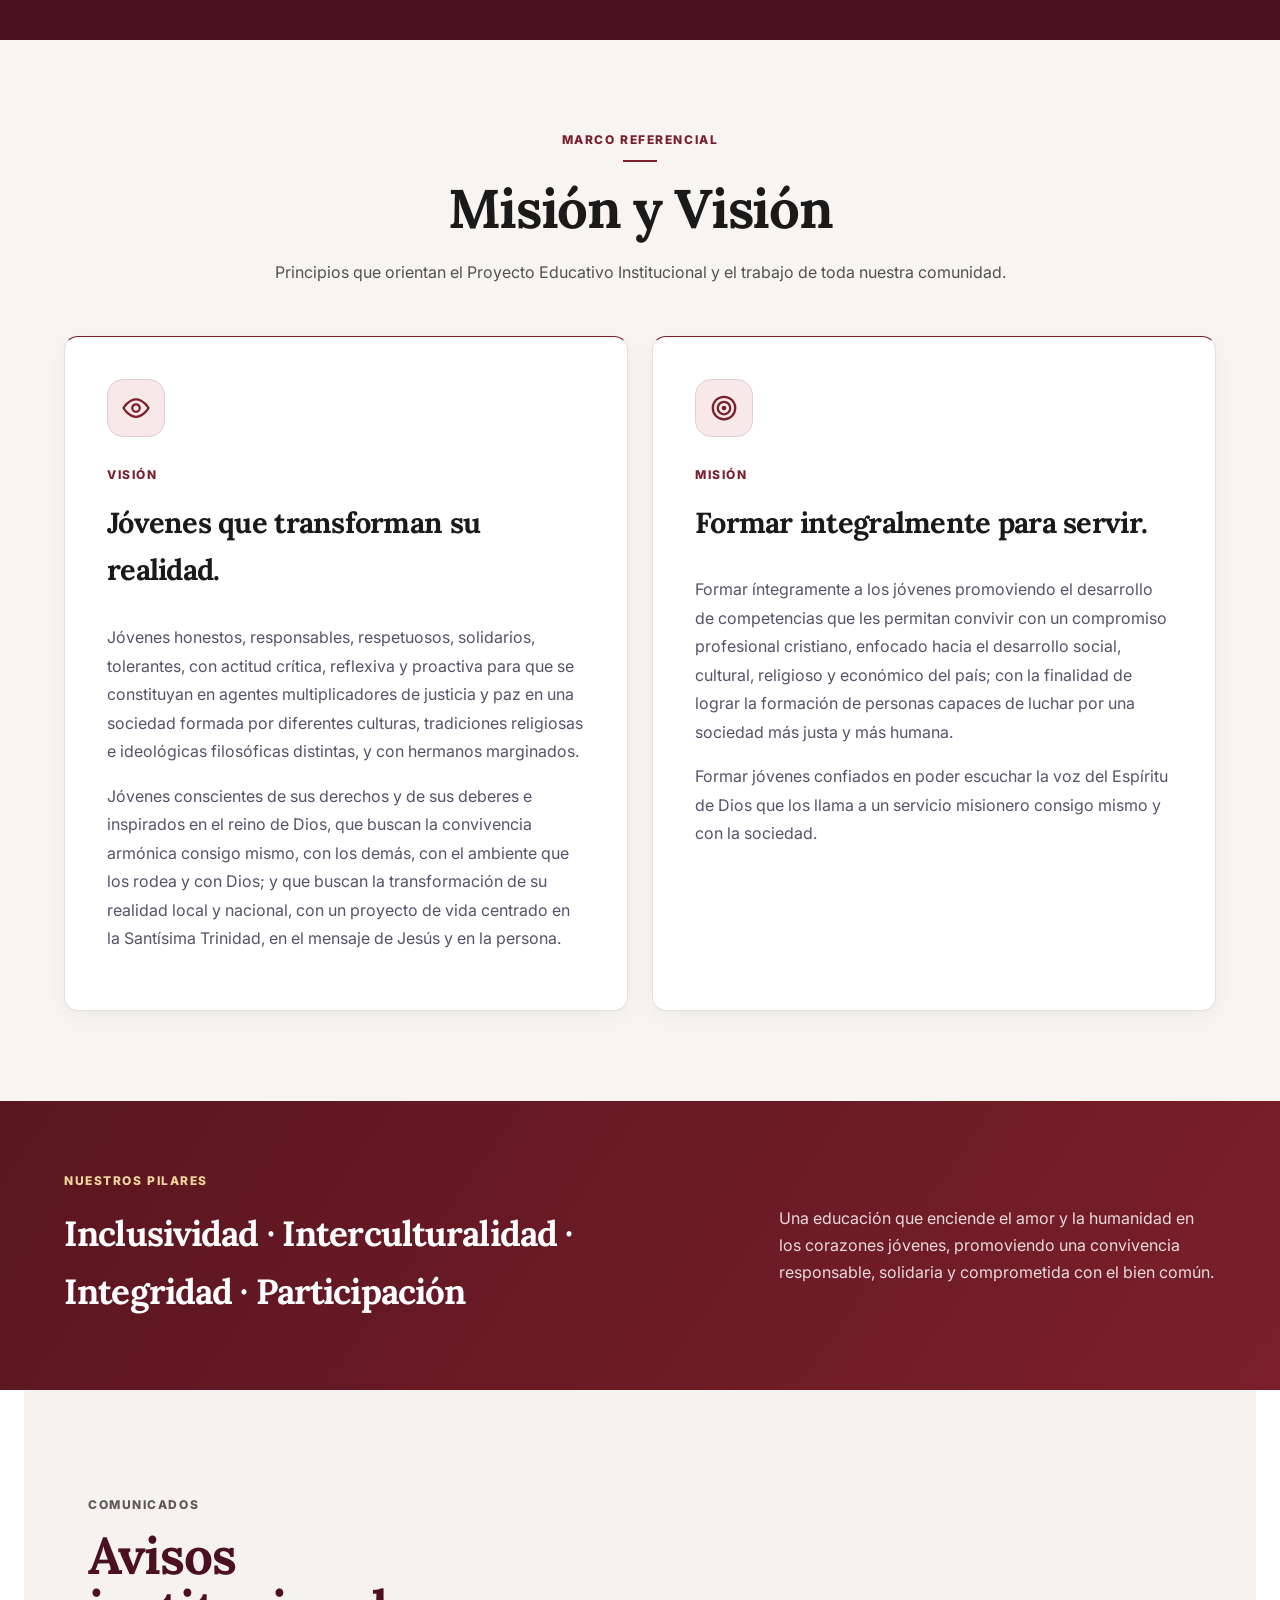
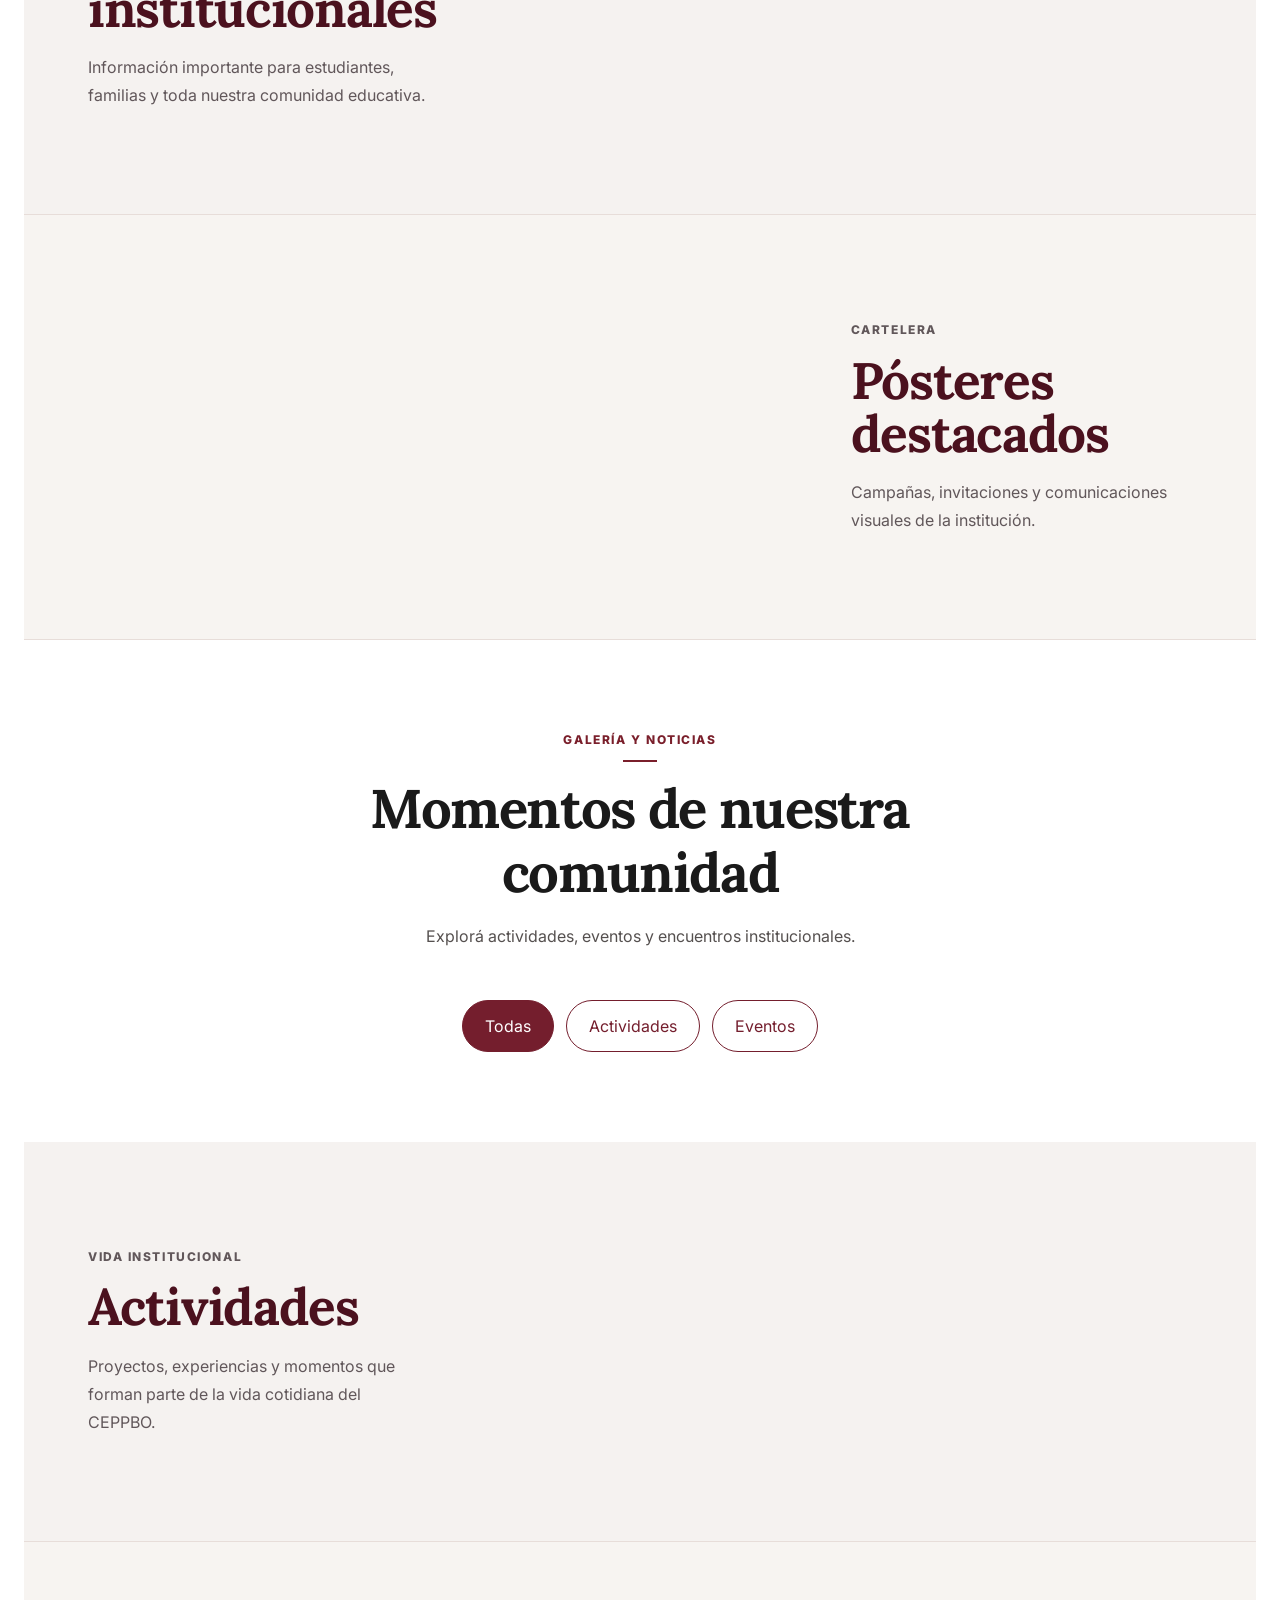
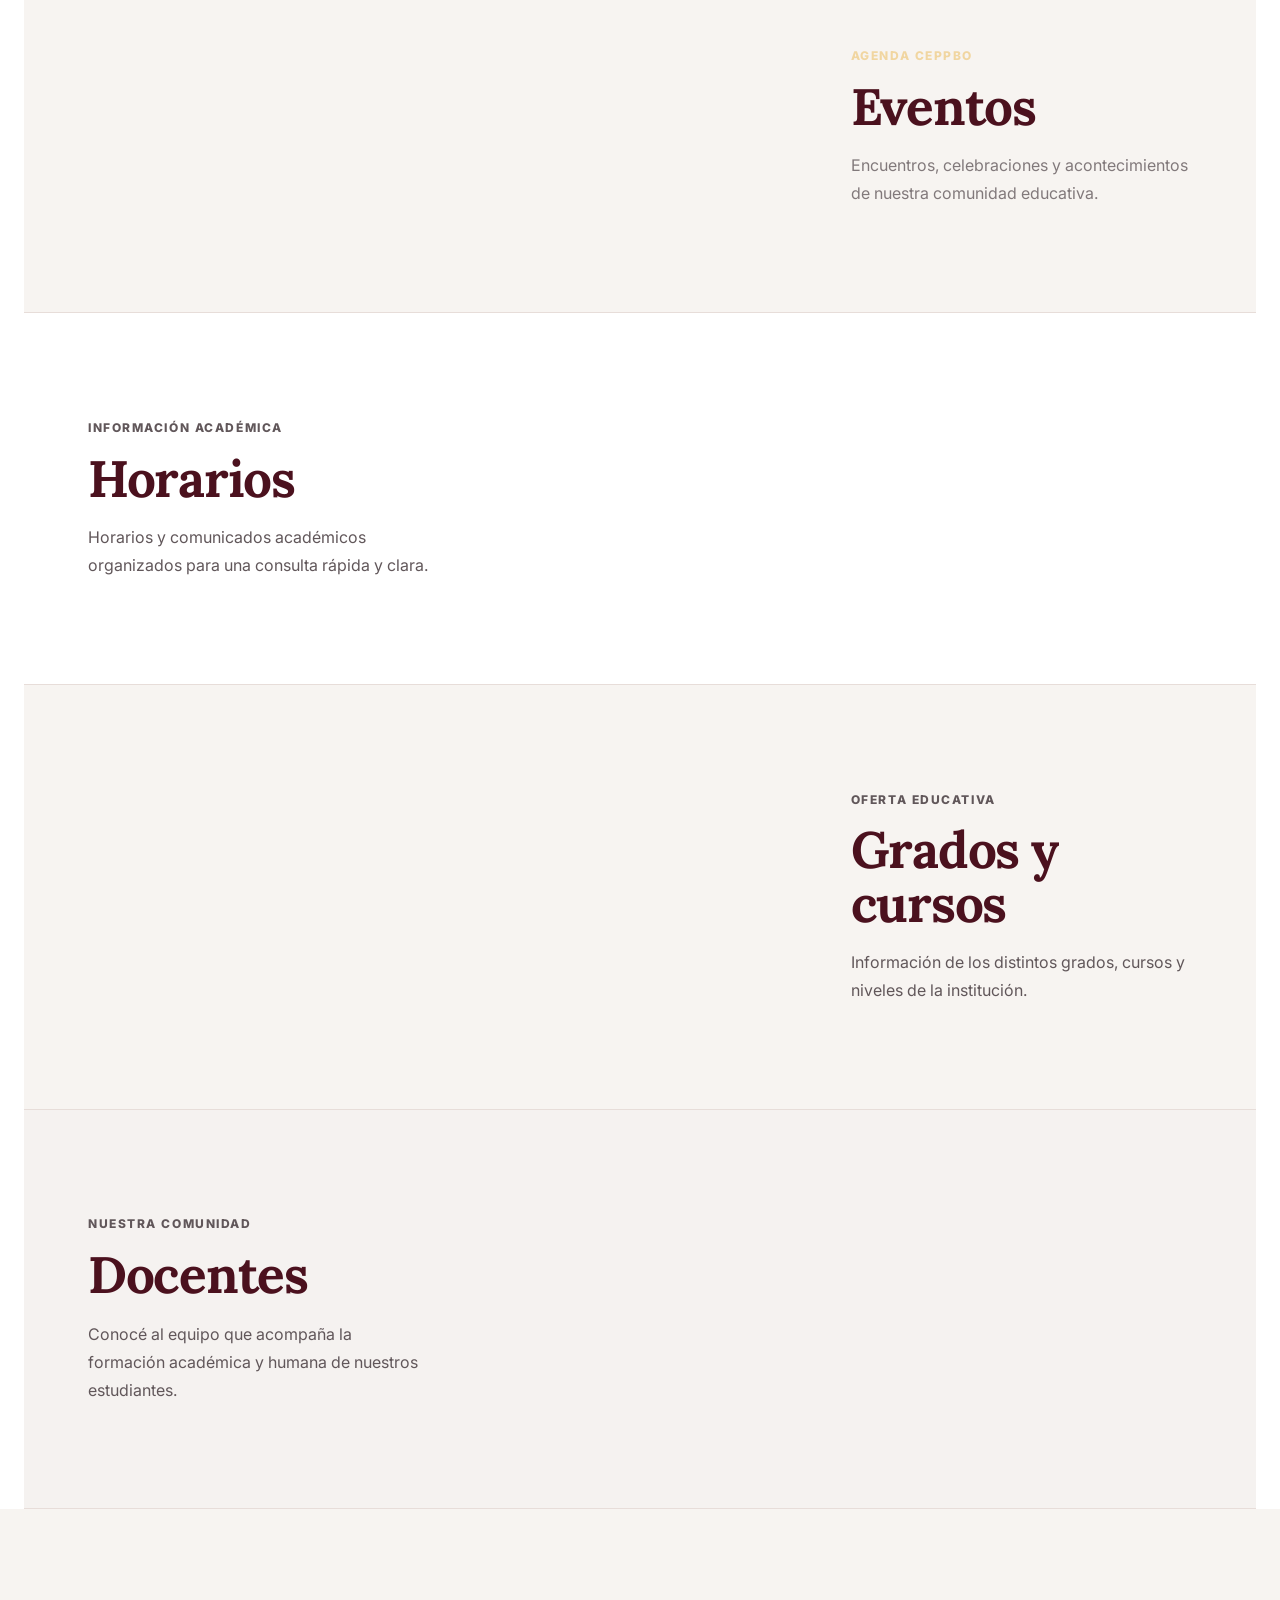
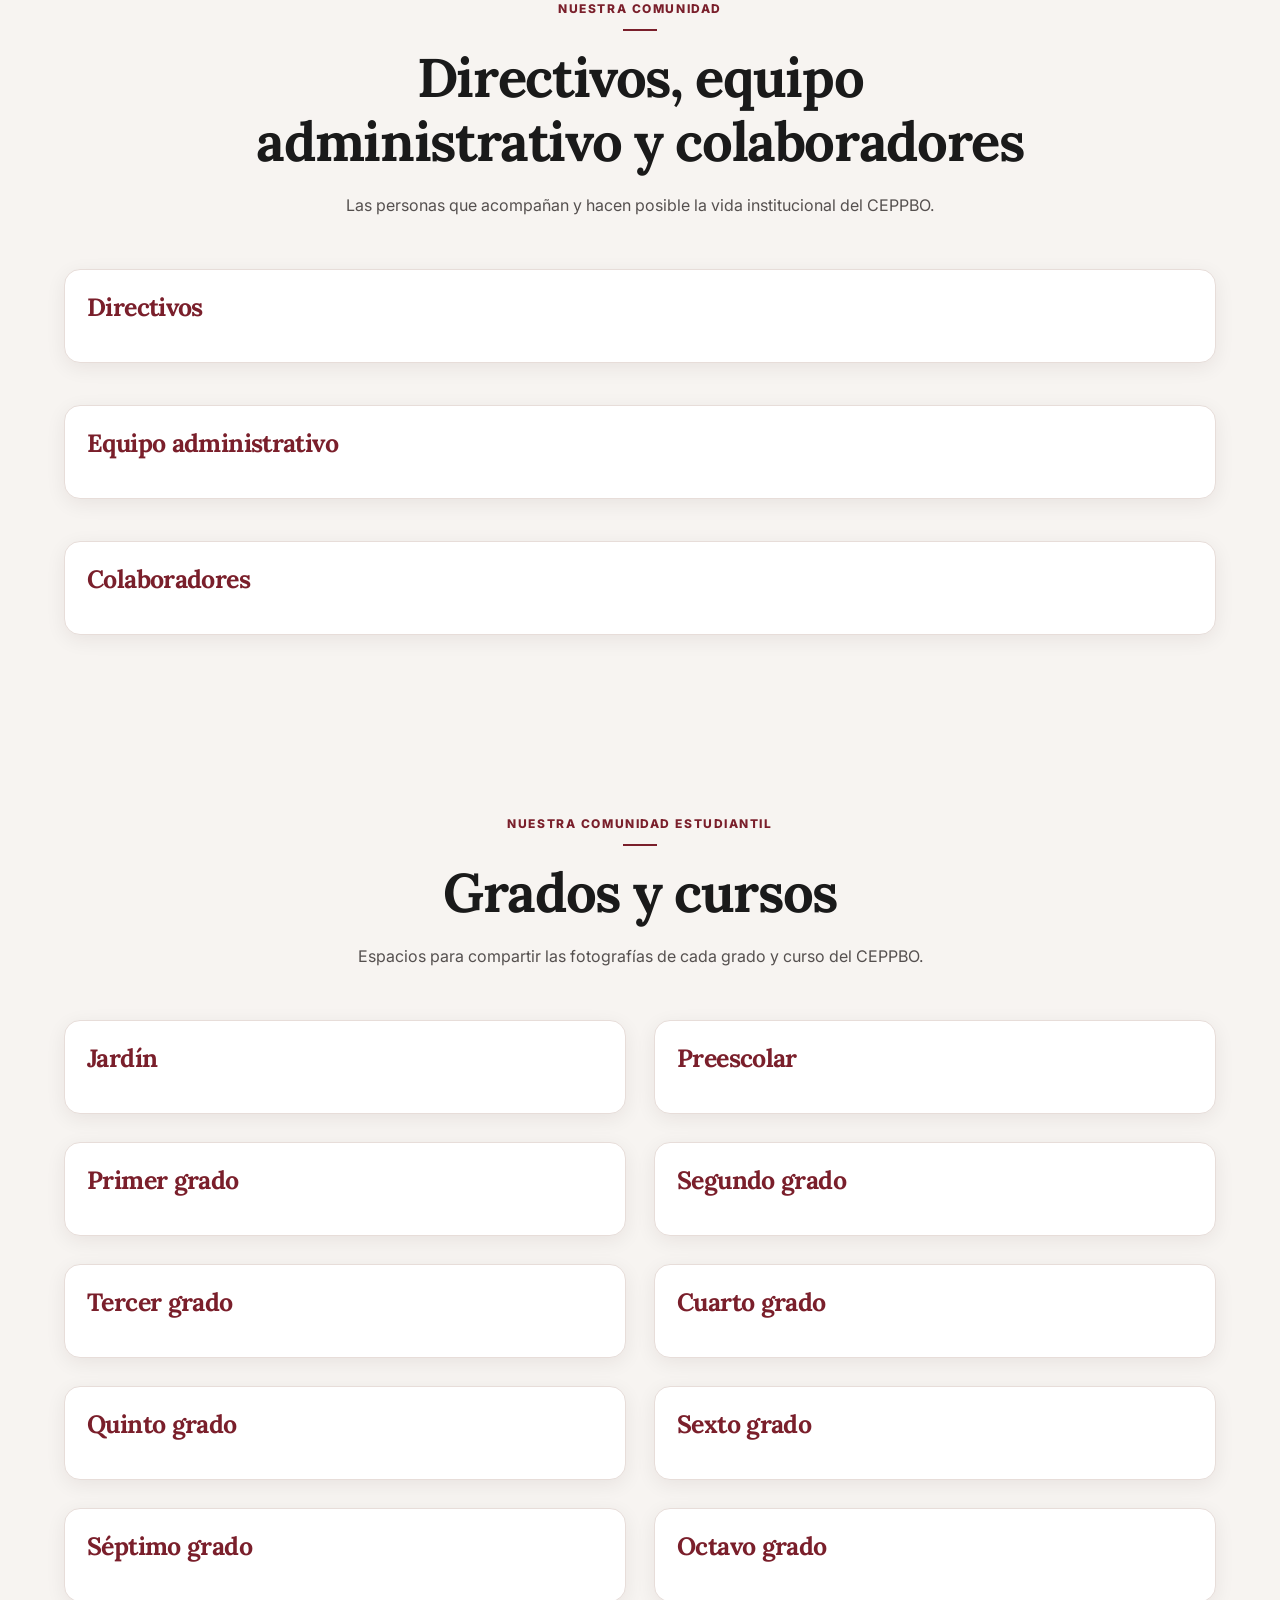
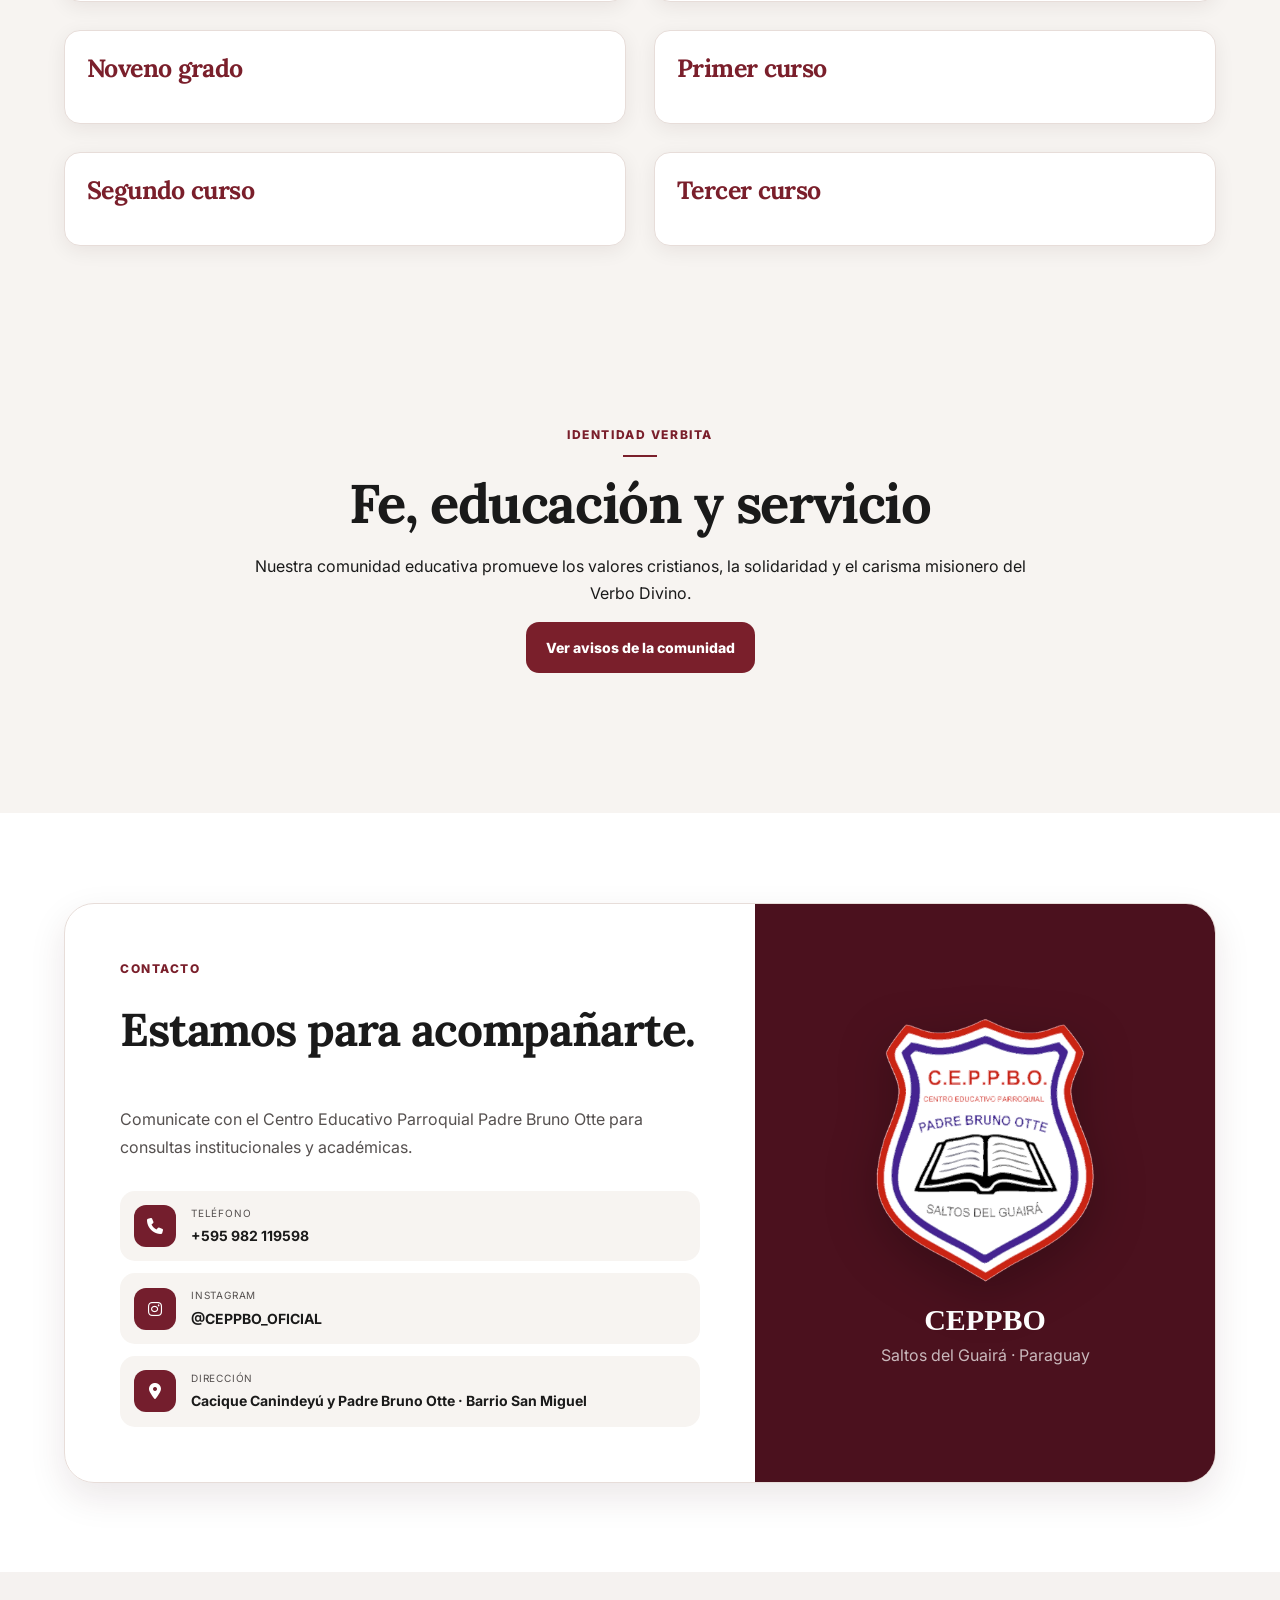
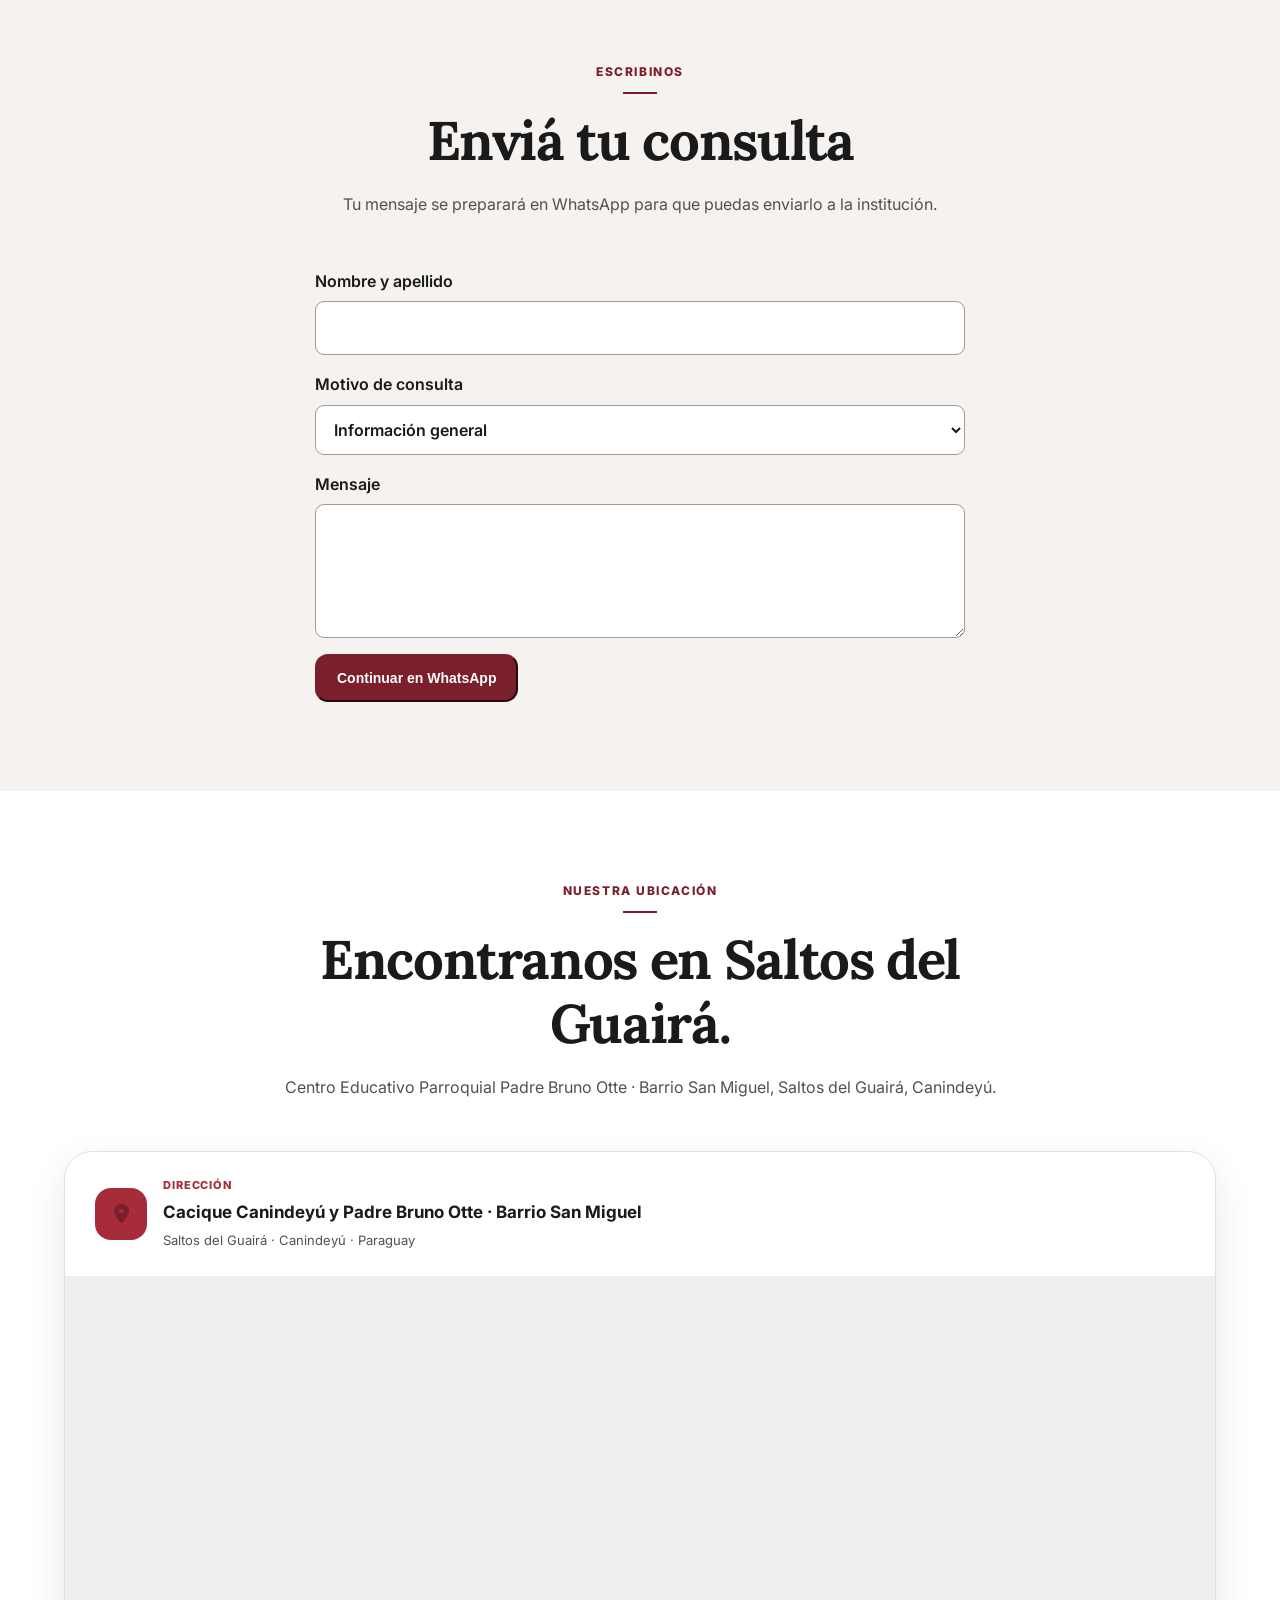
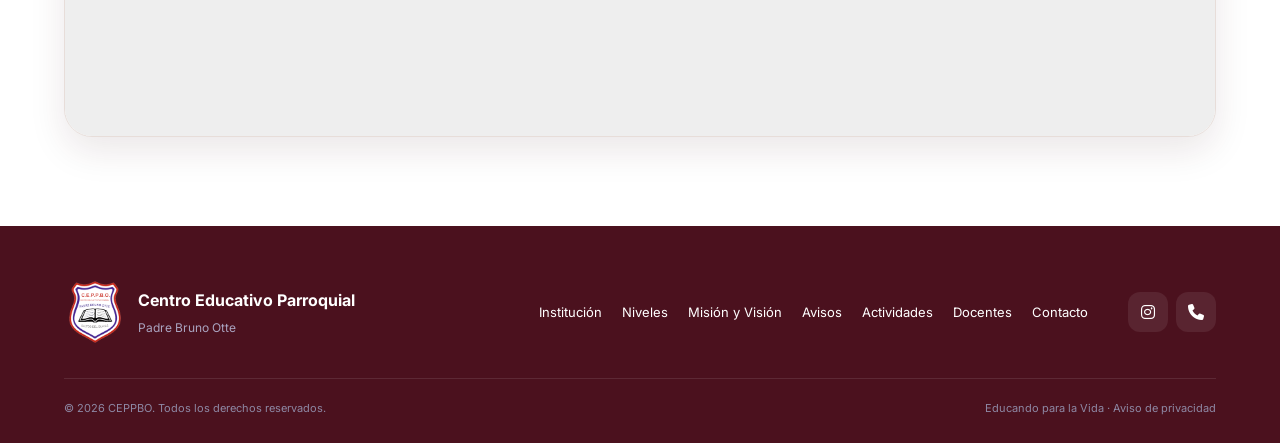
==== commit eed2bb2d: "Auditoría ZIP CEPPBO: corregir index.html y asegurar publicación" ====
--- a/index.html
+++ b/index.html
@@ -11,7 +11,7 @@
   <link rel="preconnect" href="https://fonts.gstatic.com" crossorigin>
   <link href="https://fonts.googleapis.com/css2?family=Inter:wght@400;500;600;700&family=Lora:wght@400;500;600;700&display=swap" rel="stylesheet">
   <link rel="stylesheet" href="https://cdnjs.cloudflare.com/ajax/libs/font-awesome/6.7.2/css/all.min.css">
-  <link rel="stylesheet" href="styles.css"><link rel="stylesheet" href="institutional.css">
+  <link rel="stylesheet" href="styles.css"><link rel="stylesheet" href="institutional.css?v=20261012fix2">
 <meta property="og:type" content="website"><meta property="og:description" content="Colegio católico verbita de Saltos del Guairá, Canindeyú. Educando para la vida."><meta property="og:image" content="https://ceppbo.gutechti.com/assets/ceppbo-logo.png"><meta property="og:title" content="CEPPBO | Educando para la vida"><meta property="og:url" content="https://ceppbo.gutechti.com/"><link rel="canonical" href="https://ceppbo.gutechti.com/"></head>
 <body>
 <div class="scroll-progress" id="scrollProgress"></div>
@@ -164,7 +164,7 @@
 
 
 <footer><div class="footer-inner"><div class="footer-brand"><img src="assets/ceppbo-logo.png" alt=""><div><strong>Centro Educativo Parroquial</strong><span>Padre Bruno Otte</span></div></div><nav><a href="#institucion">Institución</a><a href="#niveles">Niveles</a><a href="#mision-vision">Misión y Visión</a><a href="#avisos">Avisos</a><a href="#actividades">Actividades</a><a href="#docentes">Docentes</a><a href="#contacto">Contacto</a></nav><div class="social"><a href="https://www.instagram.com/ceppbo_oficial/" target="_blank" rel="noopener" aria-label="Instagram"><i class="fa-brands fa-instagram"></i></a><a href="tel:+595982119598" aria-label="Teléfono"><i class="fa-solid fa-phone"></i></a></div></div><div class="footer-bottom"><span>© <span id="year"></span> CEPPBO. Todos los derechos reservados.</span><span>Educando para la Vida · <a href="privacidad.html">Aviso de privacidad</a></span></div></footer>
-<script src="media-config.js"></script>
-<script src="drive-media.js"></script>
+<script src="media-config.js?v=20261012fix2"></script>
+<script src="drive-media.js?v=20261012fix2"></script>
 <script src="script.js"></script><script src="institutional.js" defer></script>
 </body></html>
--- a/institutional.css
+++ b/institutional.css
@@ -153,3 +153,21 @@
 .values-strip .icon-illustration{margin:auto}
 .values-strip .icon-illustration svg{width:32px;height:32px}
 .feature-card .icon-illustration,.level-icon .icon-illustration{margin:0 0 14px}
+
+/* Correcciones auditadas del ZIP original: identidad y galerías */
+:root{--violet:#741e2d;--violet2:#4b111e;--red:#a72c39;--red2:#741e2d;--soft:#f7f4f1;--line:#e7ddd9;--ink:#252024}
+html{scroll-padding-top:110px}body{font-family:Inter,Arial,sans-serif!important}
+.hero{background:#4b111e!important;background-image:linear-gradient(115deg,#4b111ee8,#741e2dd1)!important}.hero.has-cover{background-image:linear-gradient(100deg,rgba(54,11,25,.87),rgba(89,18,35,.72)),var(--ceppbo-cover)!important;background-size:cover!important;background-position:center!important}
+.hero h1 span{color:#f2d7a0!important}.hero .hero-kicker{color:#f6d8ac!important}
+.levels,.mv,.intro,.community-directory,.grade-directory,.pastoral{background:#f7f4f1!important}
+.drive-showcase{background:#fff!important}.drive-band,.drive-band.drive-violet,.drive-band.drive-soft{background:#fff!important;color:#252024!important}.drive-band:nth-child(even){background:#f7f4f1!important}.drive-band-copy h2,.drive-band.drive-violet h2{color:#4b111e!important}.drive-band-copy p{color:#61575a!important}.drive-band{border-bottom:1px solid #e7ddd9!important}.drive-band-copy{position:relative!important;top:auto!important}
+.media-grid{display:grid!important;grid-template-columns:repeat(auto-fit,minmax(min(100%,210px),1fr))!important;gap:18px!important;align-items:start!important}
+.drive-card{width:100%!important;min-width:0!important;max-width:none!important;border:1px solid #e7ddd9!important;border-radius:16px!important;background:#fff!important;box-shadow:0 5px 22px #4b111e0c!important;overflow:hidden!important}
+.drive-card .drive-image,.drive-image,.poster-grid .drive-card .drive-image,.teacher-grid .drive-card .drive-image{display:flex!important;align-items:center!important;justify-content:center!important;aspect-ratio:4/3!important;width:100%!important;height:auto!important;overflow:hidden!important;background:#f7f4f1!important;padding:10px!important}
+.poster-grid .drive-card .drive-image{aspect-ratio:3/4!important}.teacher-grid .drive-card .drive-image{aspect-ratio:1/1!important}
+.drive-card .drive-image img,.drive-card img,.poster-grid .drive-card img,.teacher-grid .drive-card img,.landscape-grid .drive-card img{width:100%!important;height:100%!important;max-width:100%!important;max-height:100%!important;object-fit:contain!important;object-position:center!important;border-radius:6px!important;display:block!important}
+.drive-card.image-error .drive-image:after{content:'Imagen no disponible';font-size:13px;color:#745e62}.drive-card.image-error img{display:none!important}
+.gallery-filters button{border-color:#741e2d!important;color:#741e2d!important}.gallery-filters button.active,.gallery-filters button:hover{background:#741e2d!important;color:white!important}.gallery-hidden{display:none!important}
+.contact-visual,.enrollment,footer{background:#4b111e!important;color:white!important}.floating-instagram{background:#741e2d!important}
+@media(max-width:900px){.drive-band{display:block!important}.drive-band-copy{margin-bottom:24px!important}.media-grid{grid-template-columns:repeat(2,minmax(0,1fr))!important}}
+@media(max-width:560px){.media-grid{grid-template-columns:1fr!important}.drive-card{max-width:430px!important;margin:0 auto!important}}
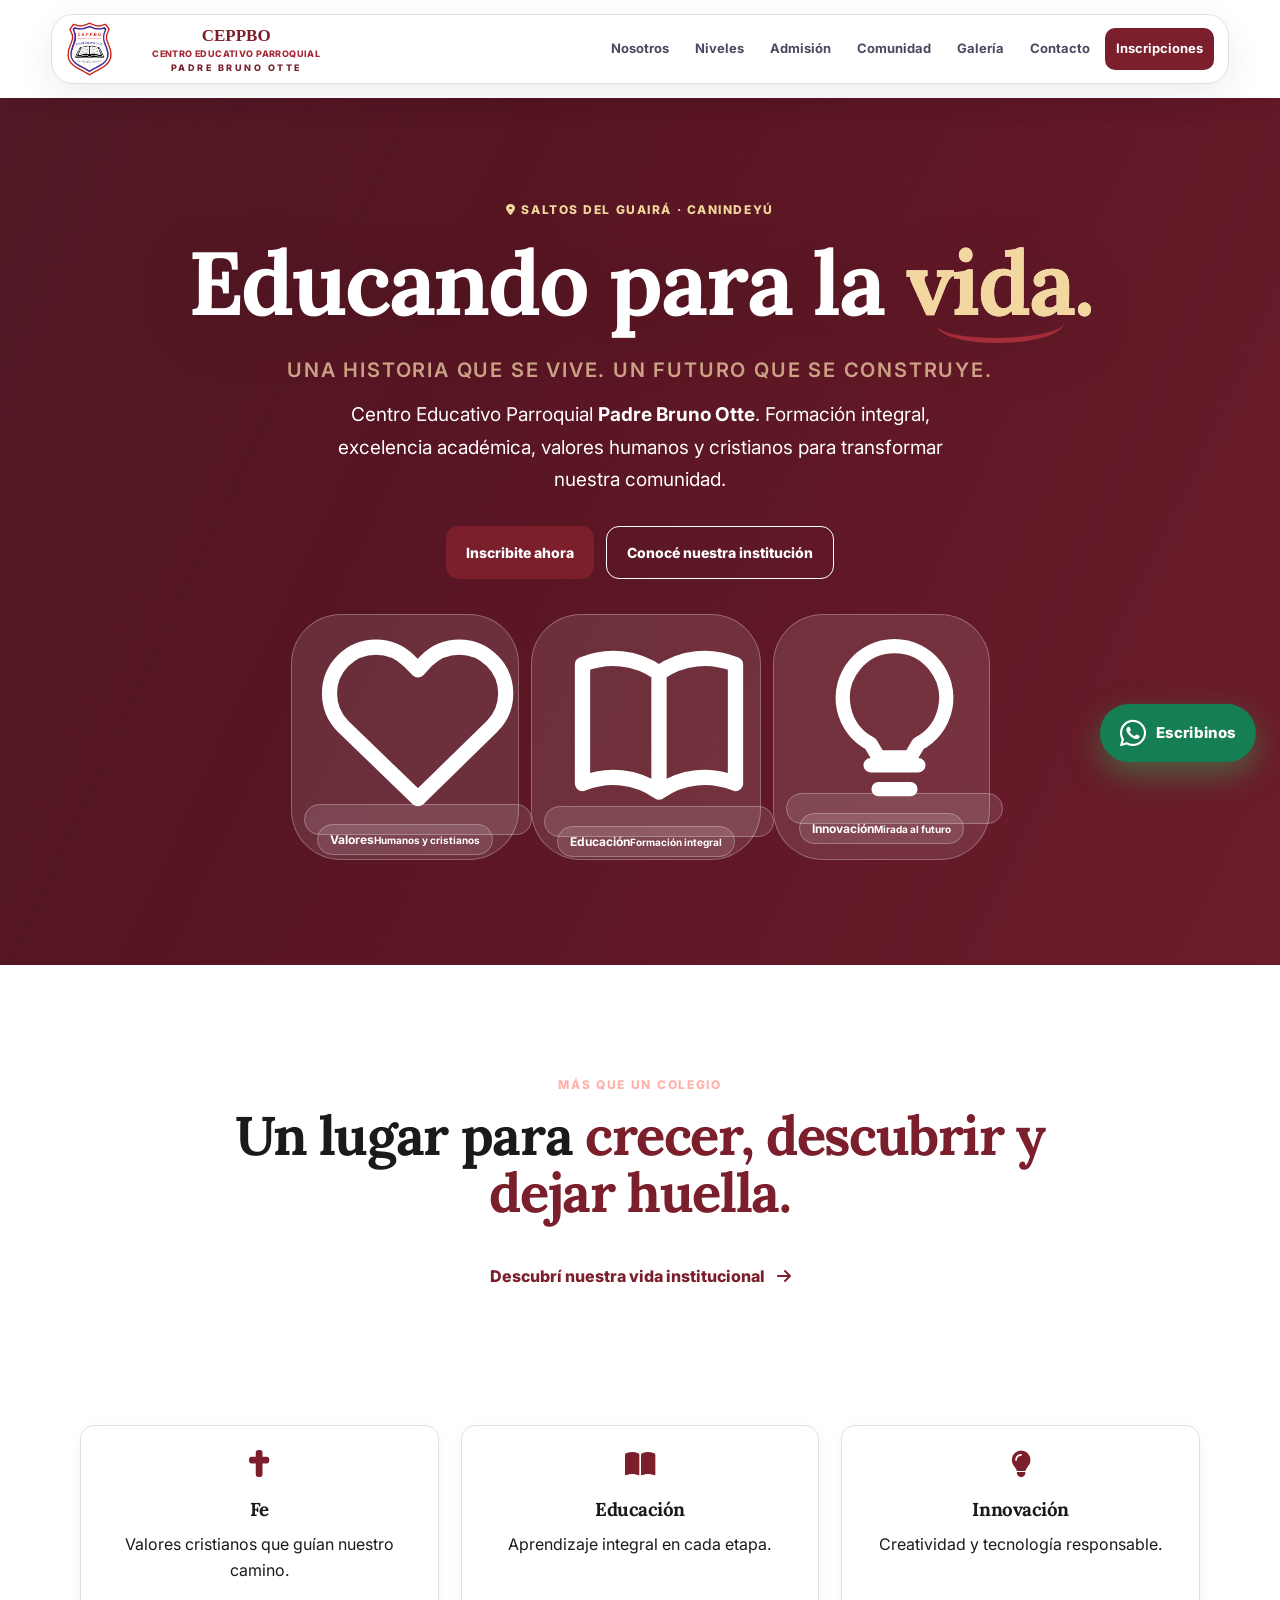
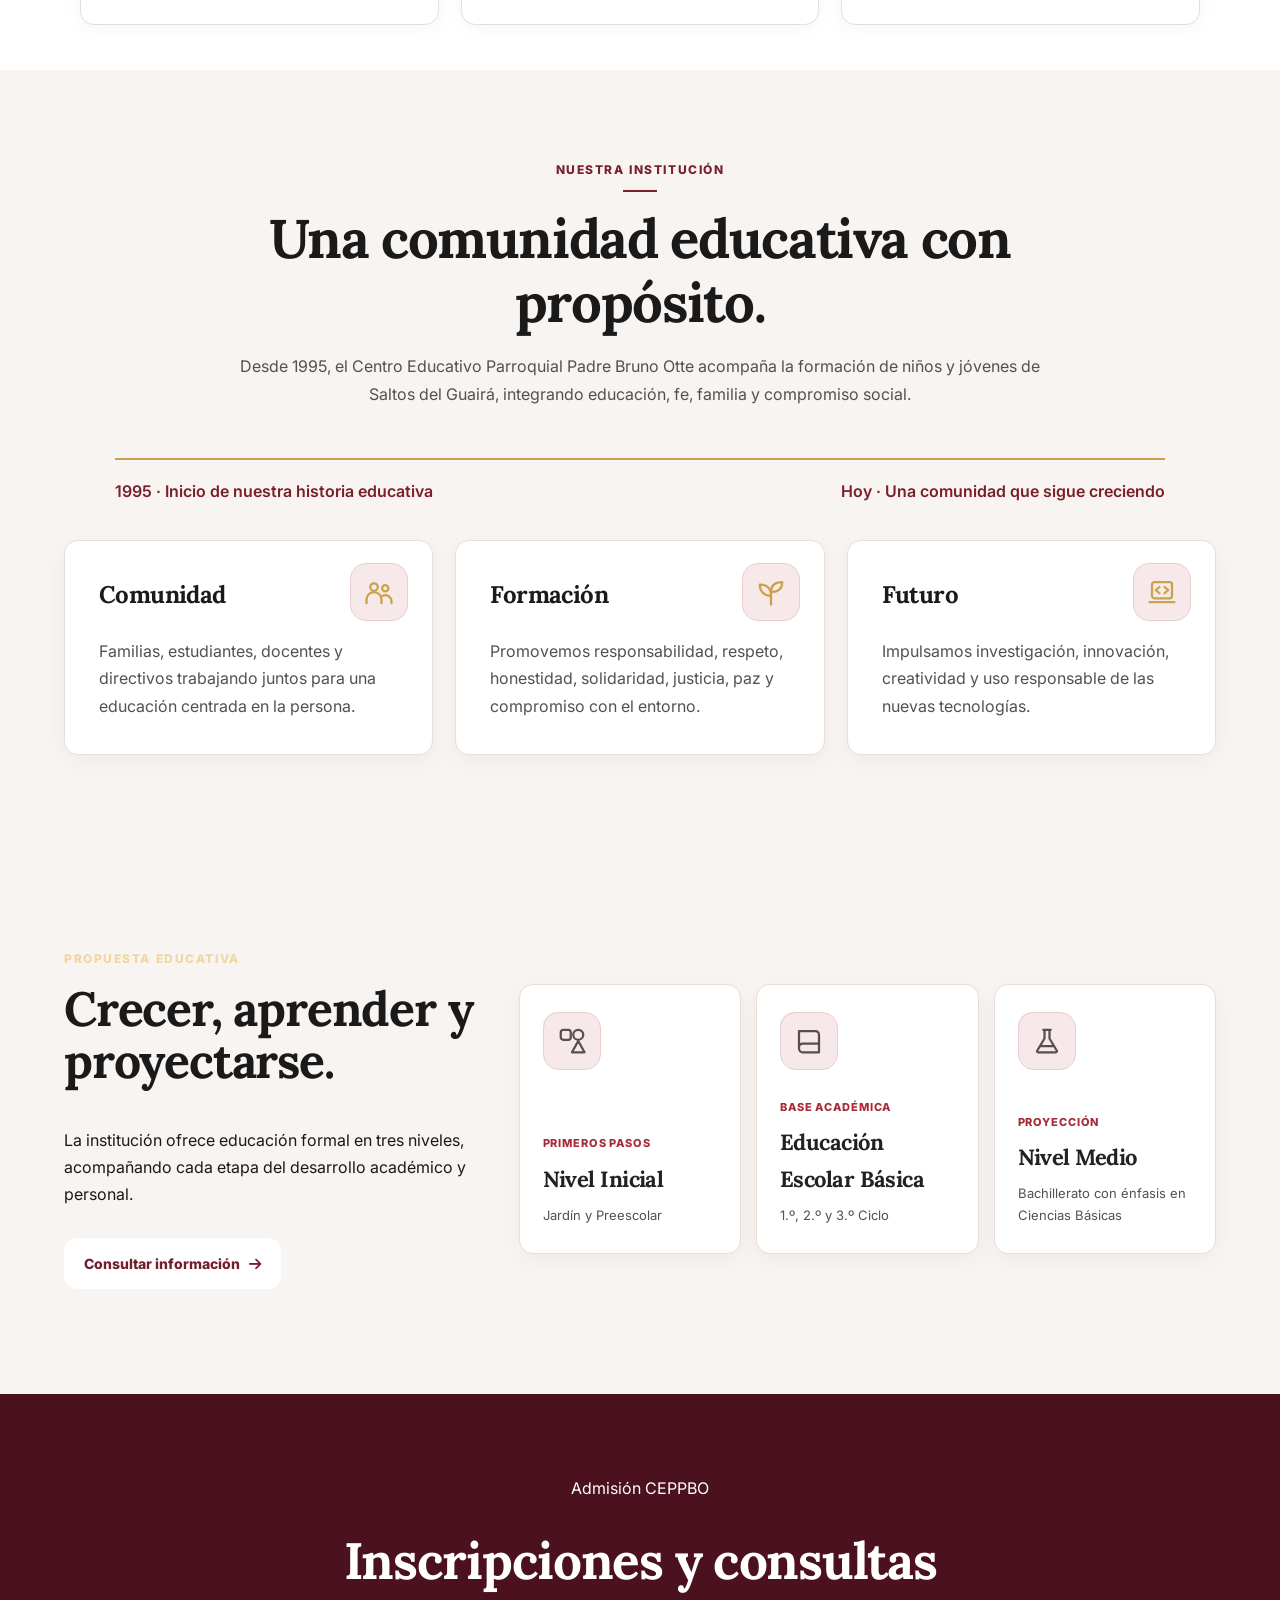
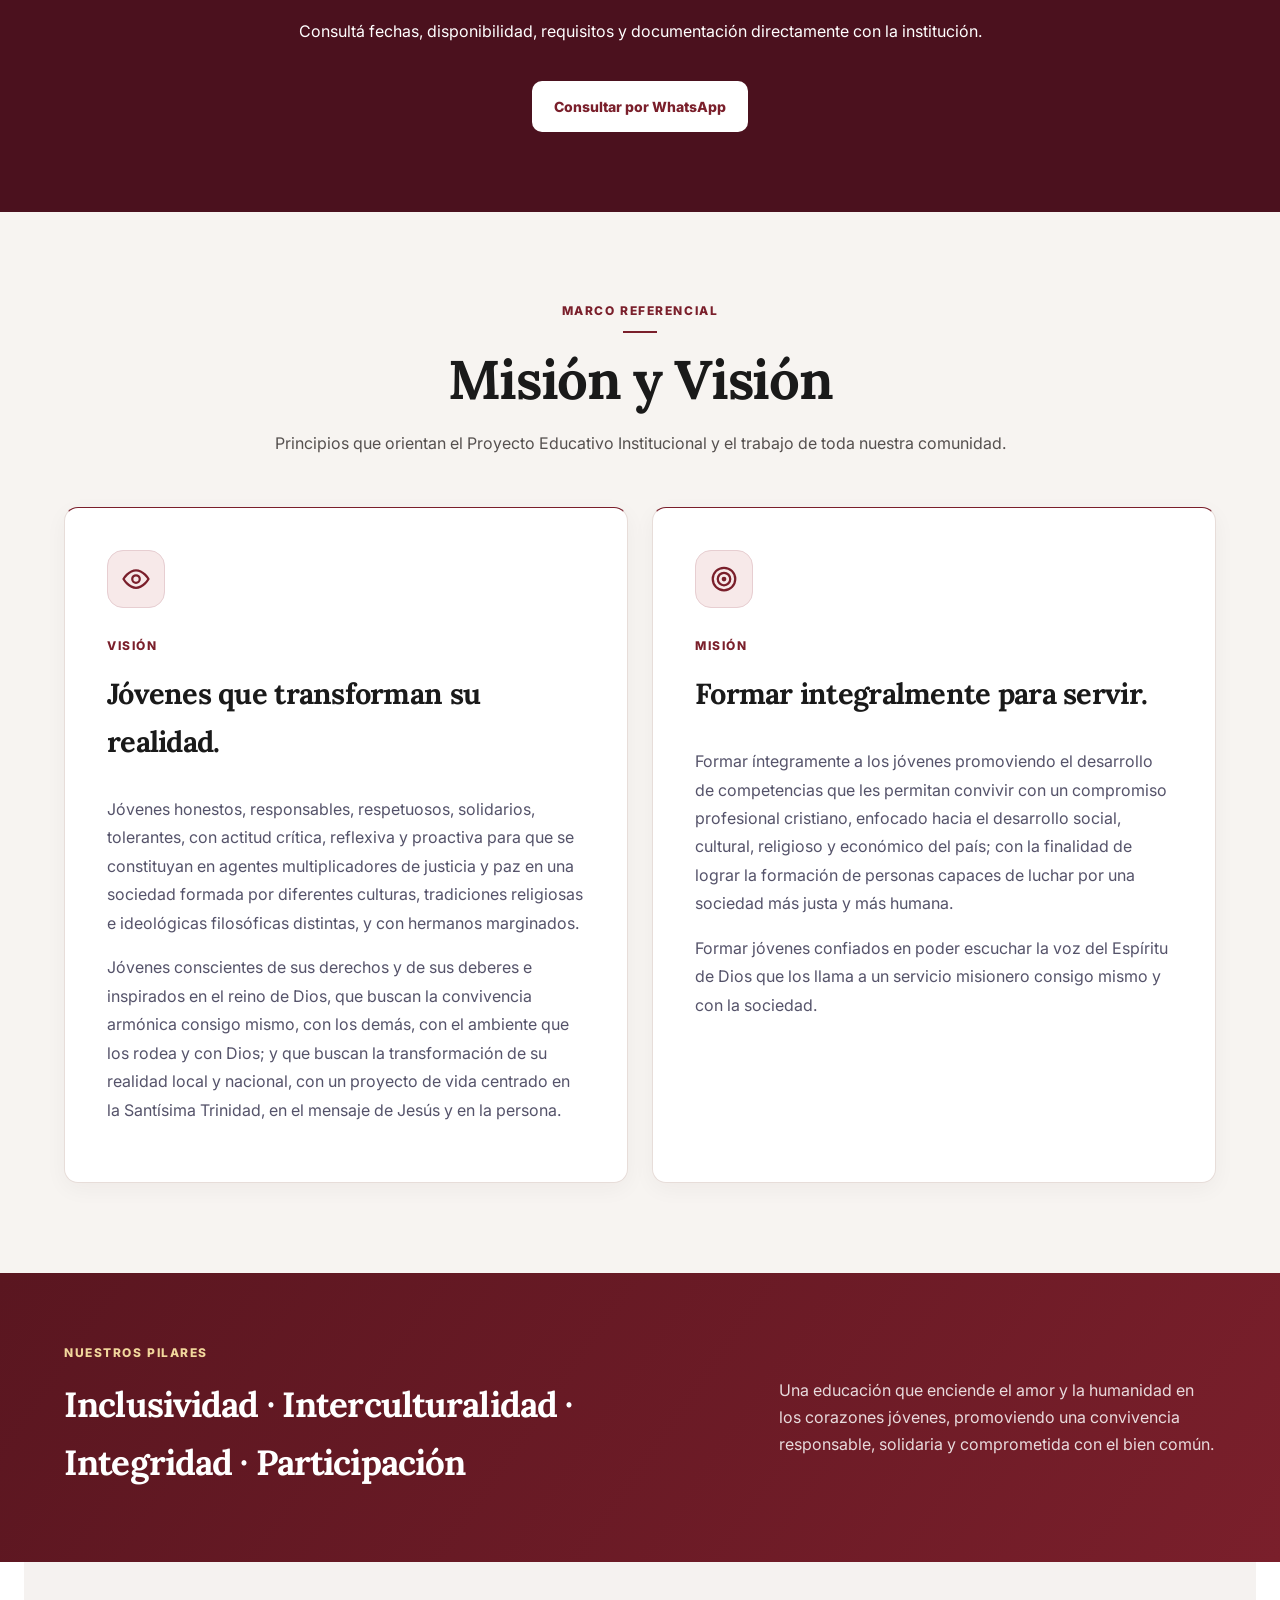
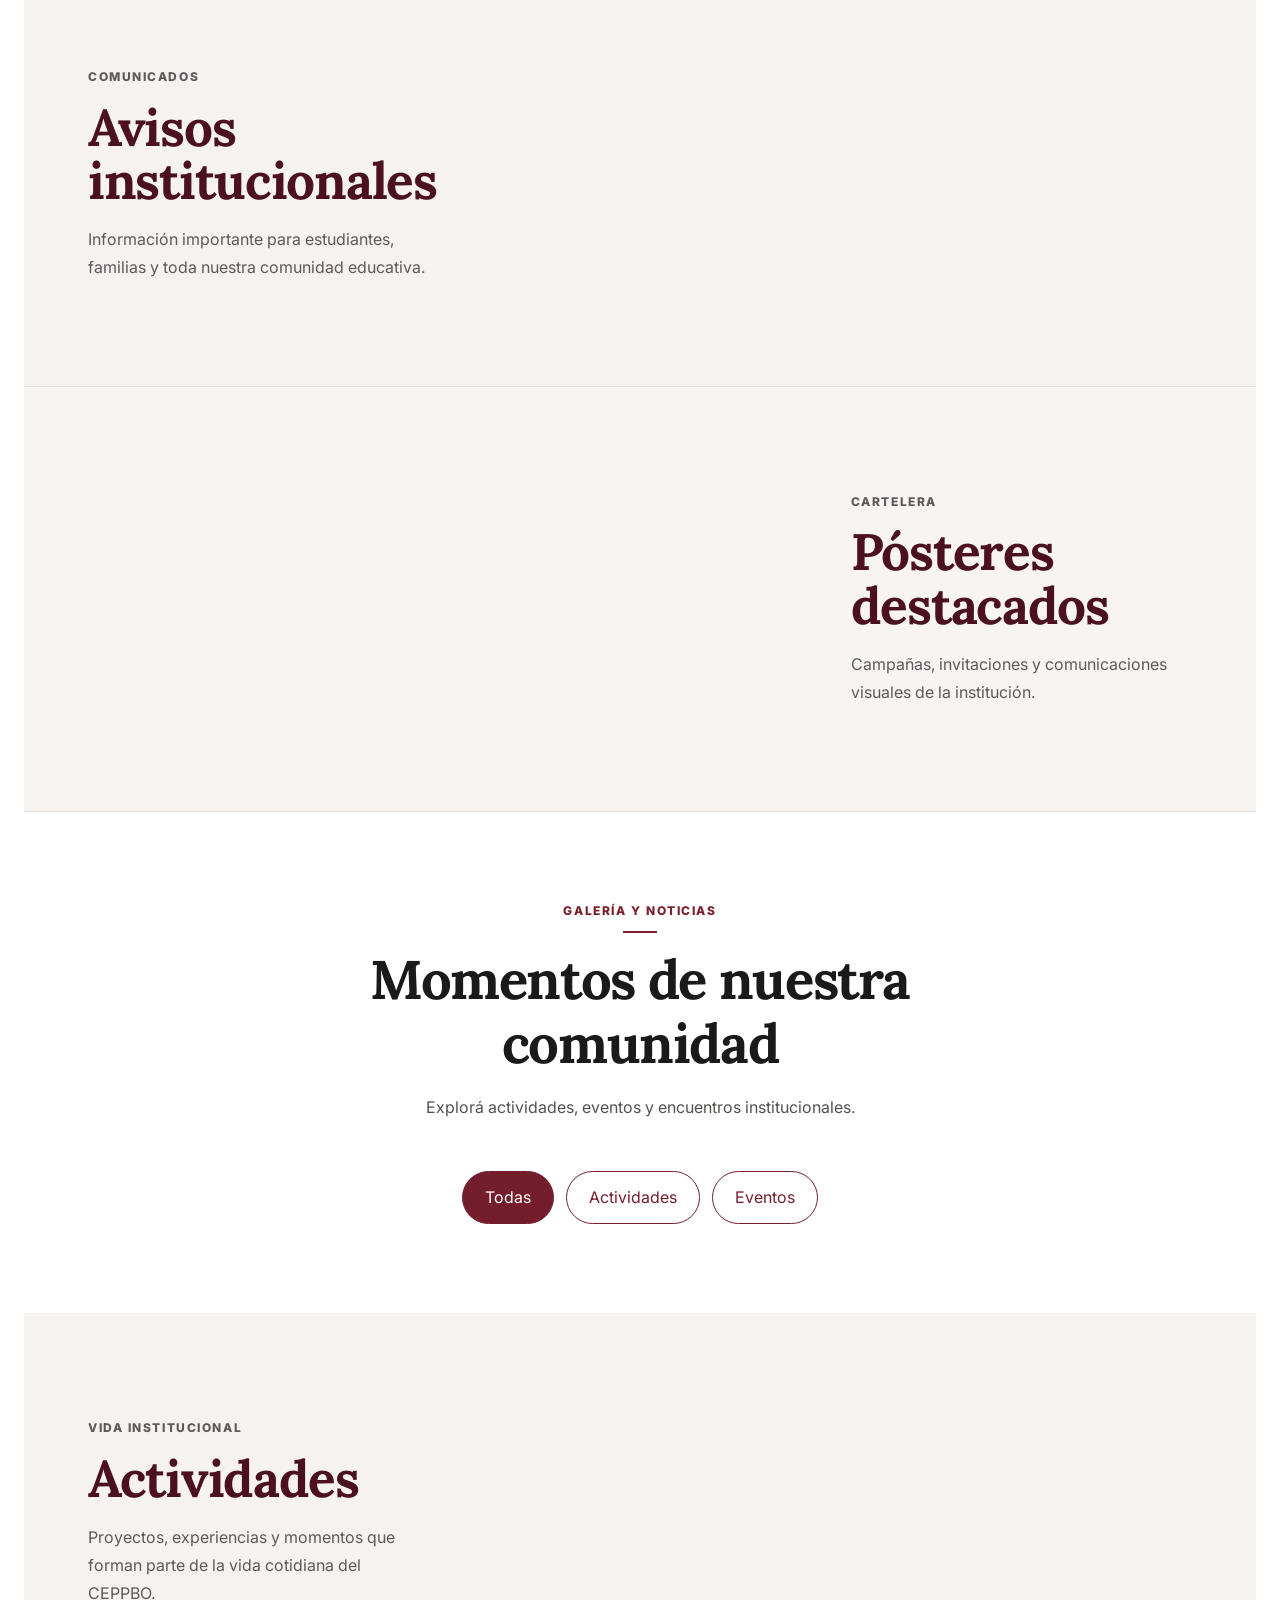
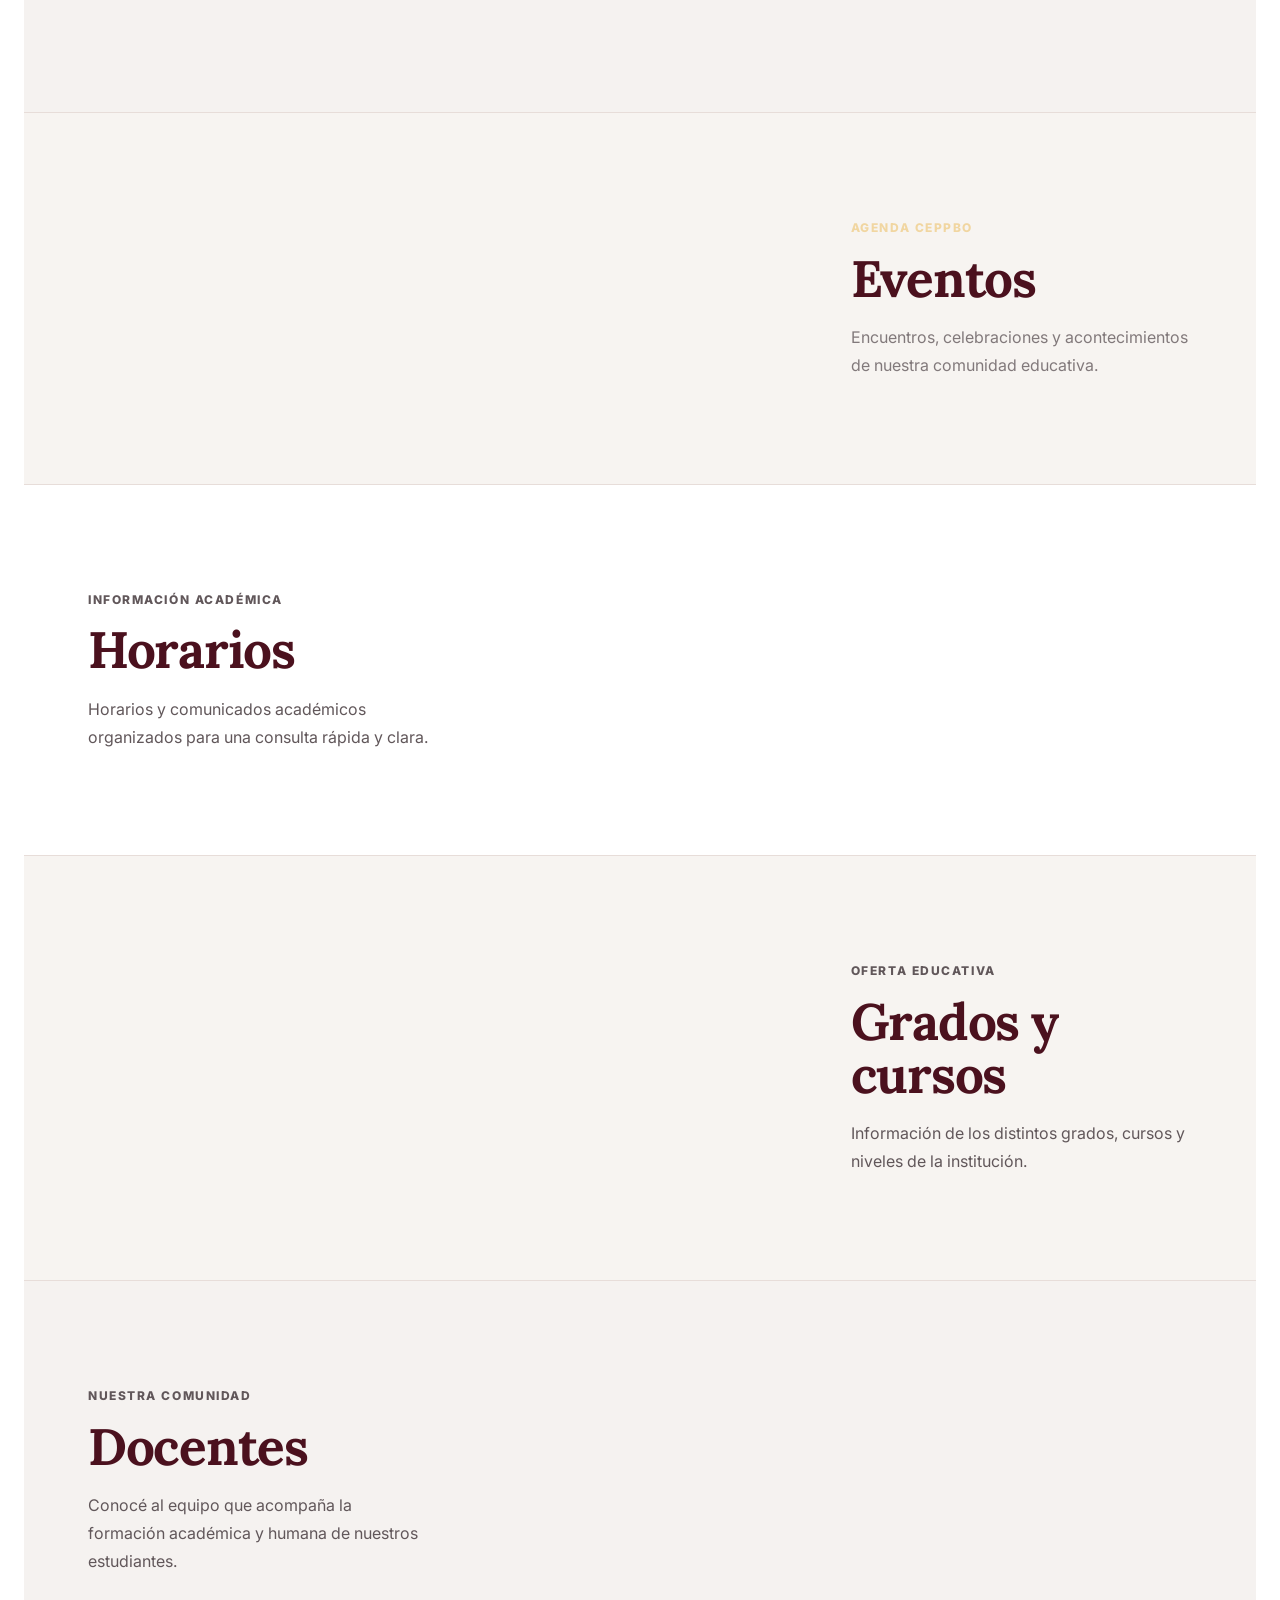
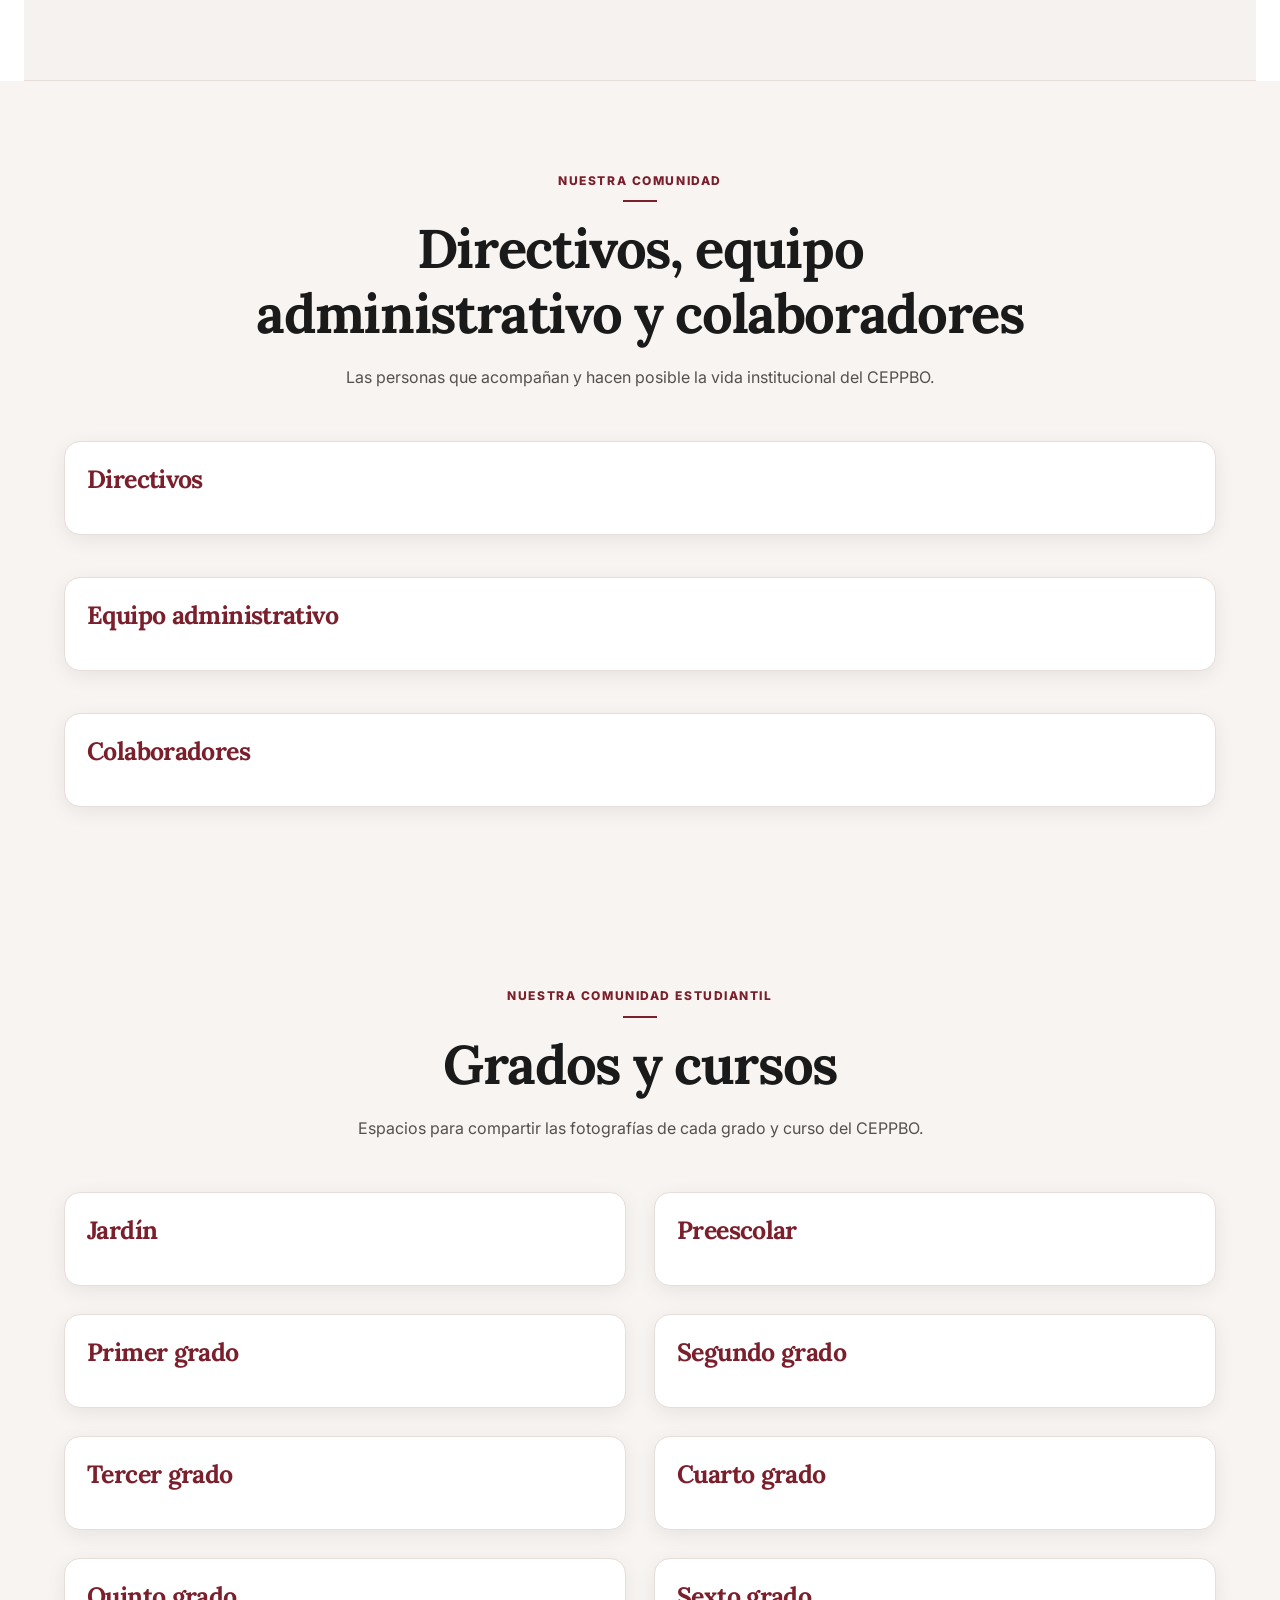
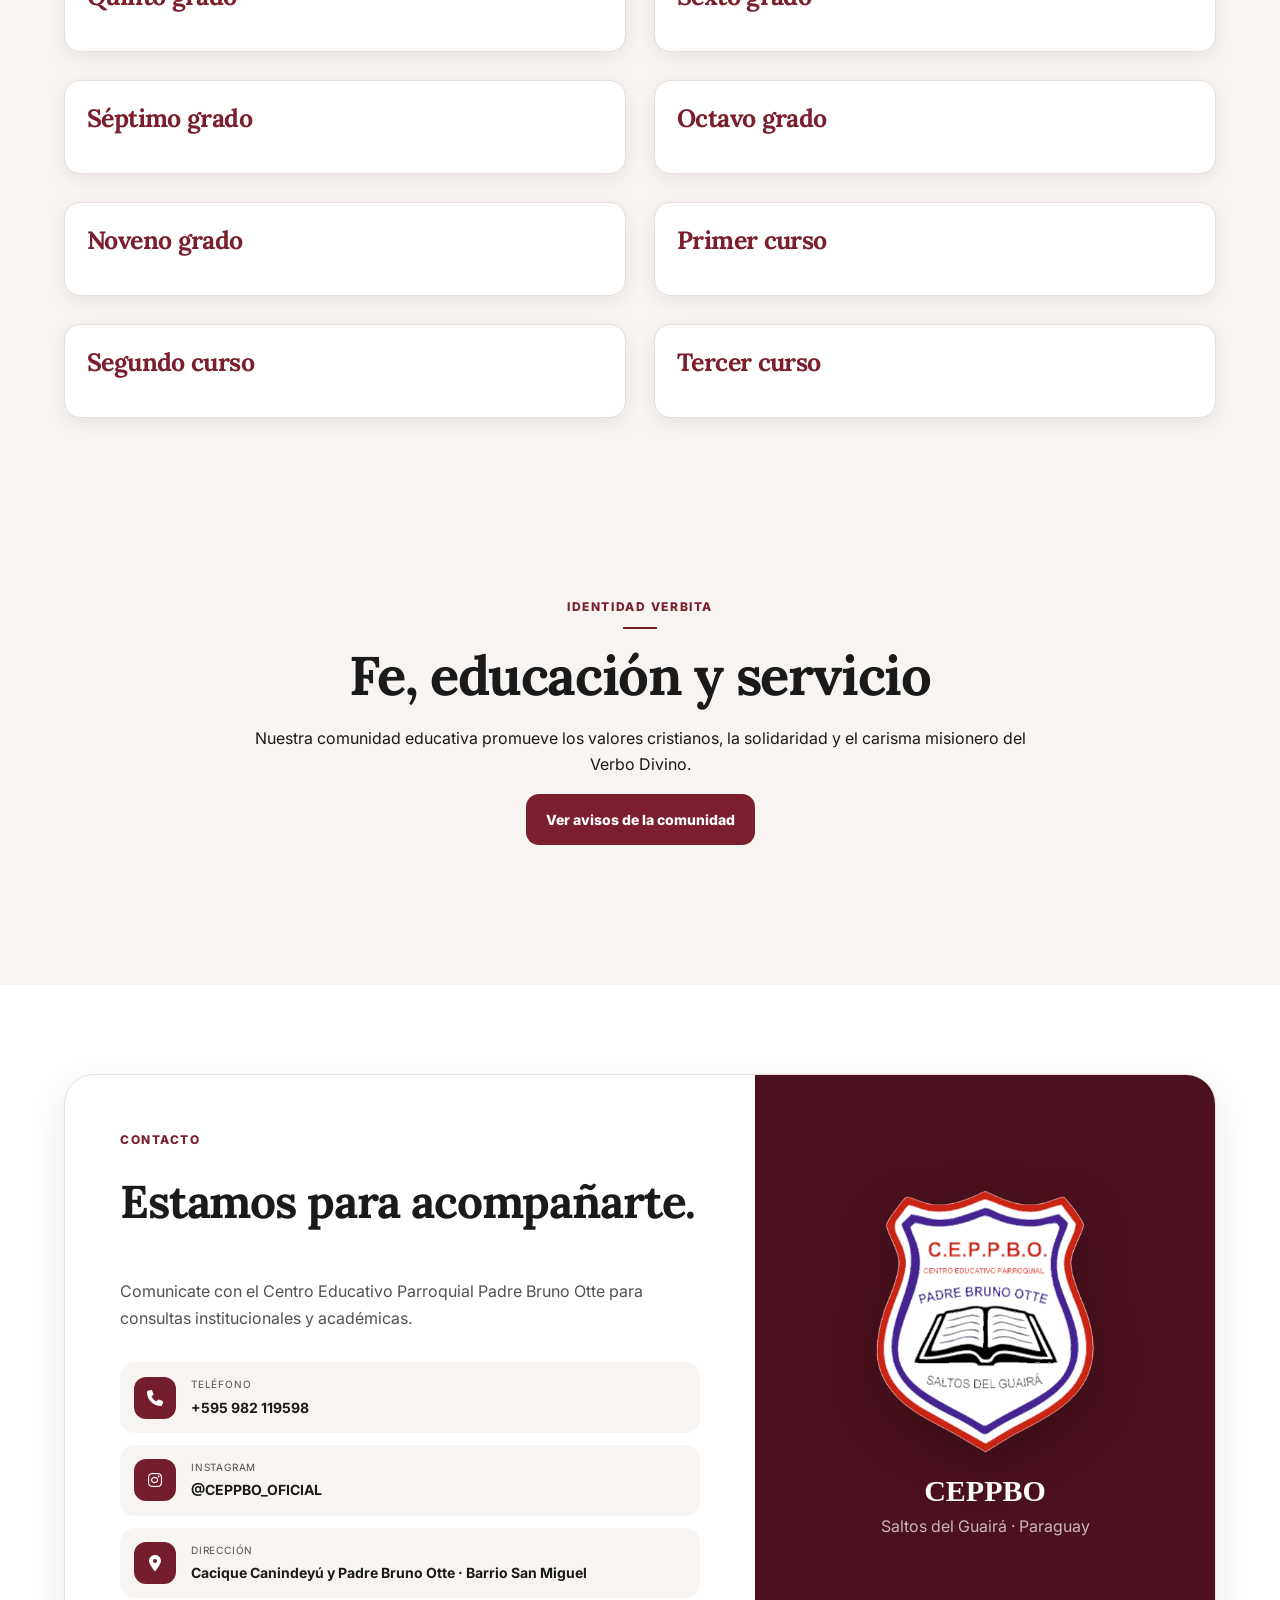
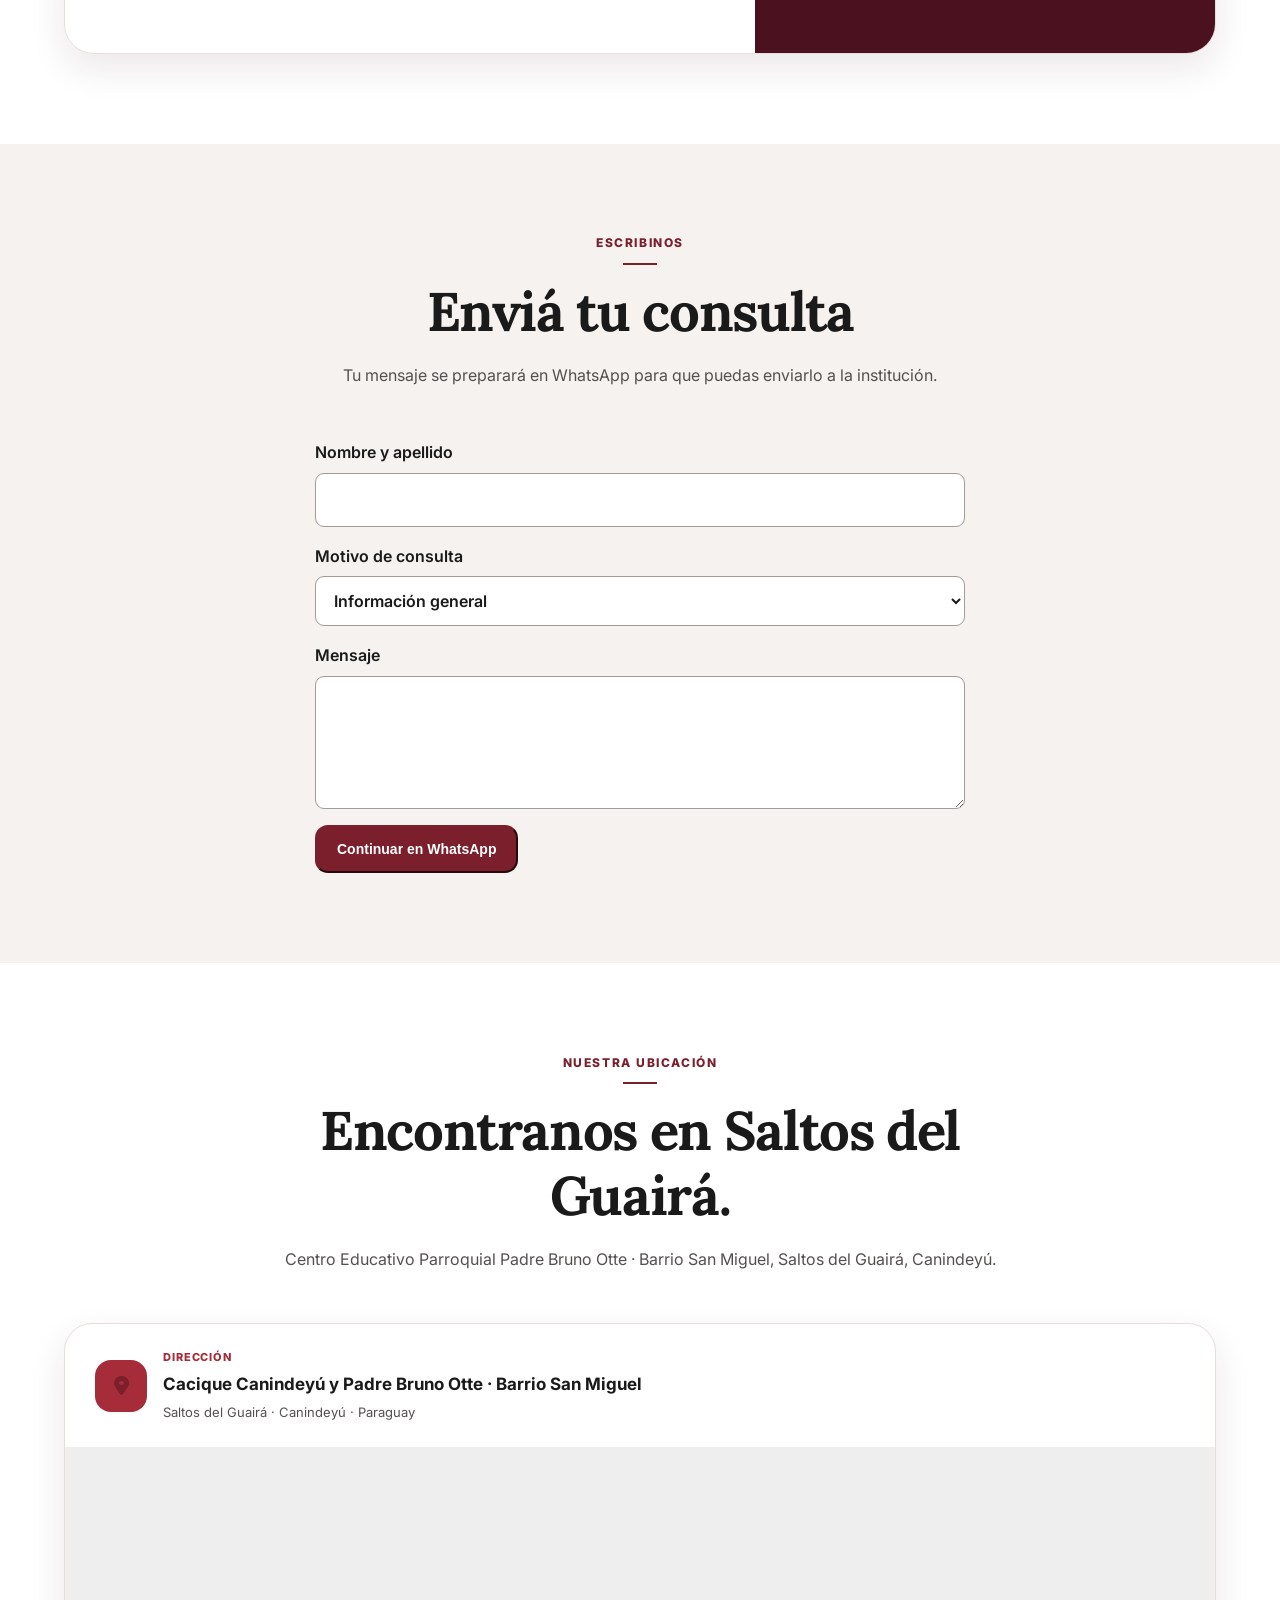
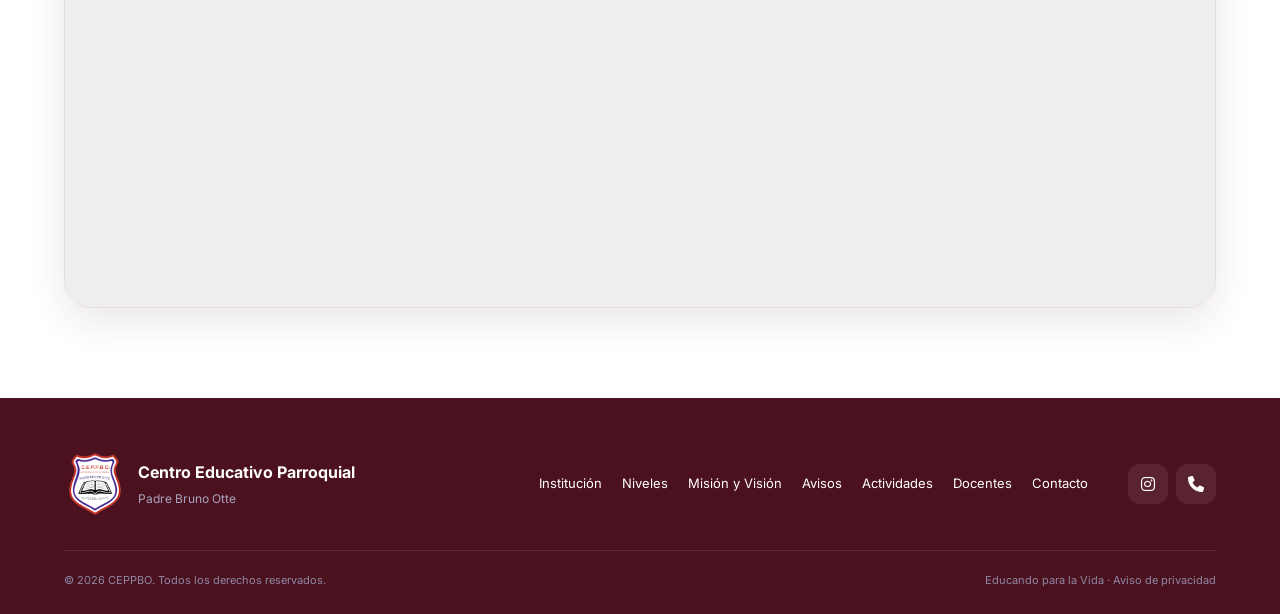
==== commit 423779eb: "Rediseñar iconos de portada CEPPBO con SVG consistentes y textos claros" ====
--- a/index.html
+++ b/index.html
@@ -11,7 +11,7 @@
   <link rel="preconnect" href="https://fonts.gstatic.com" crossorigin>
   <link href="https://fonts.googleapis.com/css2?family=Inter:wght@400;500;600;700&family=Lora:wght@400;500;600;700&display=swap" rel="stylesheet">
   <link rel="stylesheet" href="https://cdnjs.cloudflare.com/ajax/libs/font-awesome/6.7.2/css/all.min.css">
-  <link rel="stylesheet" href="styles.css"><link rel="stylesheet" href="institutional.css?v=20261012fix2">
+  <link rel="stylesheet" href="styles.css"><link rel="stylesheet" href="institutional.css?v=20261012hero3">
 <meta property="og:type" content="website"><meta property="og:description" content="Colegio católico verbita de Saltos del Guairá, Canindeyú. Educando para la vida."><meta property="og:image" content="https://ceppbo.gutechti.com/assets/ceppbo-logo.png"><meta property="og:title" content="CEPPBO | Educando para la vida"><meta property="og:url" content="https://ceppbo.gutechti.com/"><link rel="canonical" href="https://ceppbo.gutechti.com/"></head>
 <body>
 <div class="scroll-progress" id="scrollProgress"></div>
@@ -35,7 +35,7 @@
       <h1>Educando para la <span>vida.</span></h1>
       <p class="hero-kicker">Una historia que se vive. Un futuro que se construye.</p><p class="hero-lead">Centro Educativo Parroquial <strong>Padre Bruno Otte</strong>. Formación integral, excelencia académica, valores humanos y cristianos para transformar nuestra comunidad.</p>
       <div class="hero-actions"><a class="button primary" href="#inscripciones">Inscribite ahora</a><a class="button ghost" href="#institucion">Conocé nuestra institución</a></div>
-      <div class="hero-tags"><span><i class="fa-solid fa-heart"></i> Valores</span><span><span class="icon-illustration" aria-hidden="true"><svg viewBox="0 0 24 24" xmlns="http://www.w3.org/2000/svg"><path d="M12 6c-3-2-6-2-9-1v14c3-1 6-1 9 1 3-2 6-2 9-1V5c-3-1-6-1-9 1ZM12 6v14"/></svg></span> Educación</span><span><span class="icon-illustration" aria-hidden="true"><svg viewBox="0 0 24 24" xmlns="http://www.w3.org/2000/svg"><path d="M9 18h6M10 21h4M9 15c-5-4-3-12 3-12s8 8 3 12l-1 2h-4l-1-2Z"/></svg></span> Innovación</span></div>
+      <div class="hero-tags" aria-label="Nuestros pilares"><span class="hero-pill"><span class="hero-pill-icon"><svg viewBox="0 0 24 24" aria-hidden="true" focusable="false" fill="none" stroke="currentColor" stroke-width="1.8" stroke-linecap="round" stroke-linejoin="round"><path d="M20.8 4.6a5.5 5.5 0 0 0-7.8 0L12 5.7l-1.1-1.1a5.5 5.5 0 0 0-7.8 7.8L12 21l8.8-8.6a5.5 5.5 0 0 0 0-7.8Z"/></svg></span><span class="hero-pill-text"><strong>Valores</strong><small>Humanos y cristianos</small></span></span><span class="hero-pill"><span class="hero-pill-icon"><svg viewBox="0 0 24 24" aria-hidden="true" focusable="false" fill="none" stroke="currentColor" stroke-width="1.8" stroke-linecap="round" stroke-linejoin="round"><path d="M12 6c-2.7-1.9-6-2.2-9-1v14c3-1.2 6.3-.9 9 1 2.7-1.9 6-2.2 9-1V5c-3-1.2-6.3-.9-9 1ZM12 6v14"/></svg></span><span class="hero-pill-text"><strong>Educación</strong><small>Formación integral</small></span></span><span class="hero-pill"><span class="hero-pill-icon"><svg viewBox="0 0 24 24" aria-hidden="true" focusable="false" fill="none" stroke="currentColor" stroke-width="1.8" stroke-linecap="round" stroke-linejoin="round"><path d="M9 18h6M10 21h4M9 15.3a6.5 6.5 0 1 1 6 0L14 17h-4l-1-1.7Z"/></svg></span><span class="hero-pill-text"><strong>Innovación</strong><small>Mirada al futuro</small></span></span></div>
     </div>
     <div class="hero-logo reveal"><div class="logo-halo"></div><img src="assets/ceppbo-logo.png" alt="Escudo del Centro Educativo Parroquial Padre Bruno Otte"><p>Centro Educativo Parroquial</p><strong>Padre Bruno Otte</strong></div>
   </div>
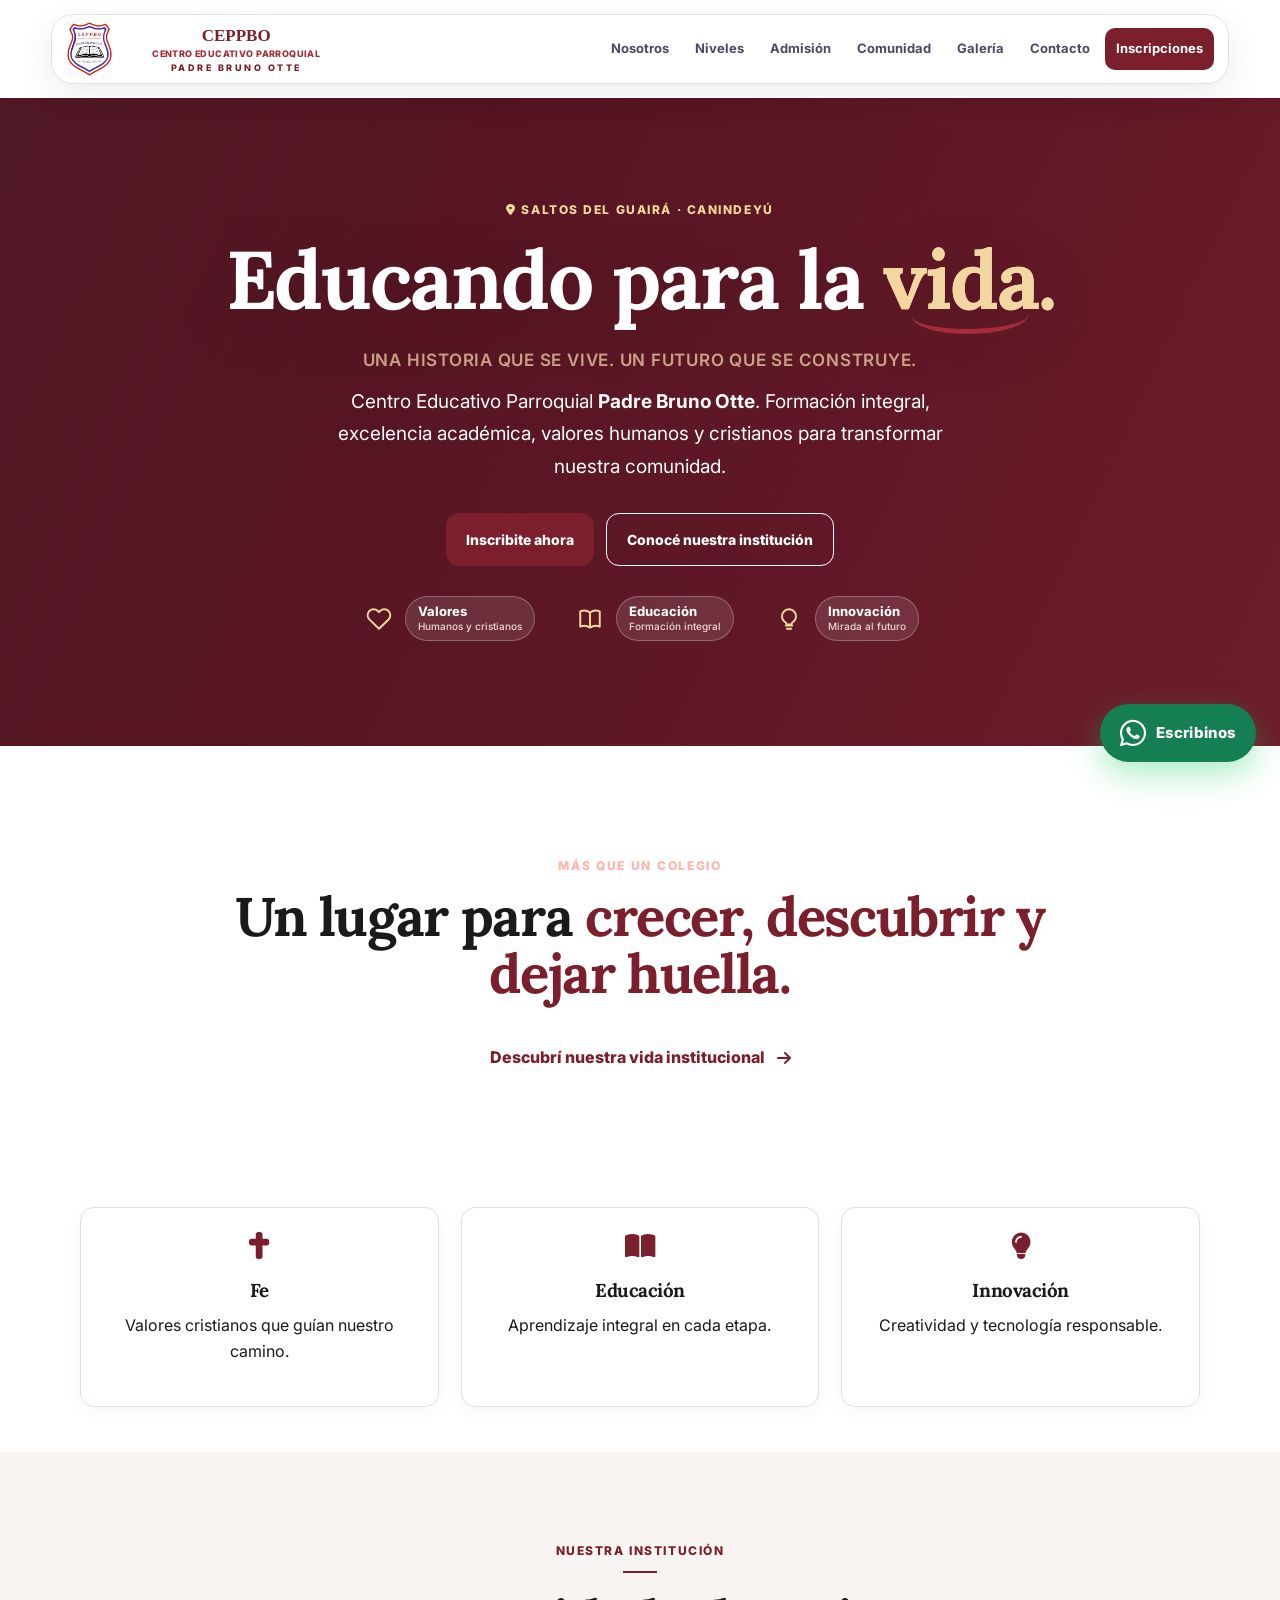
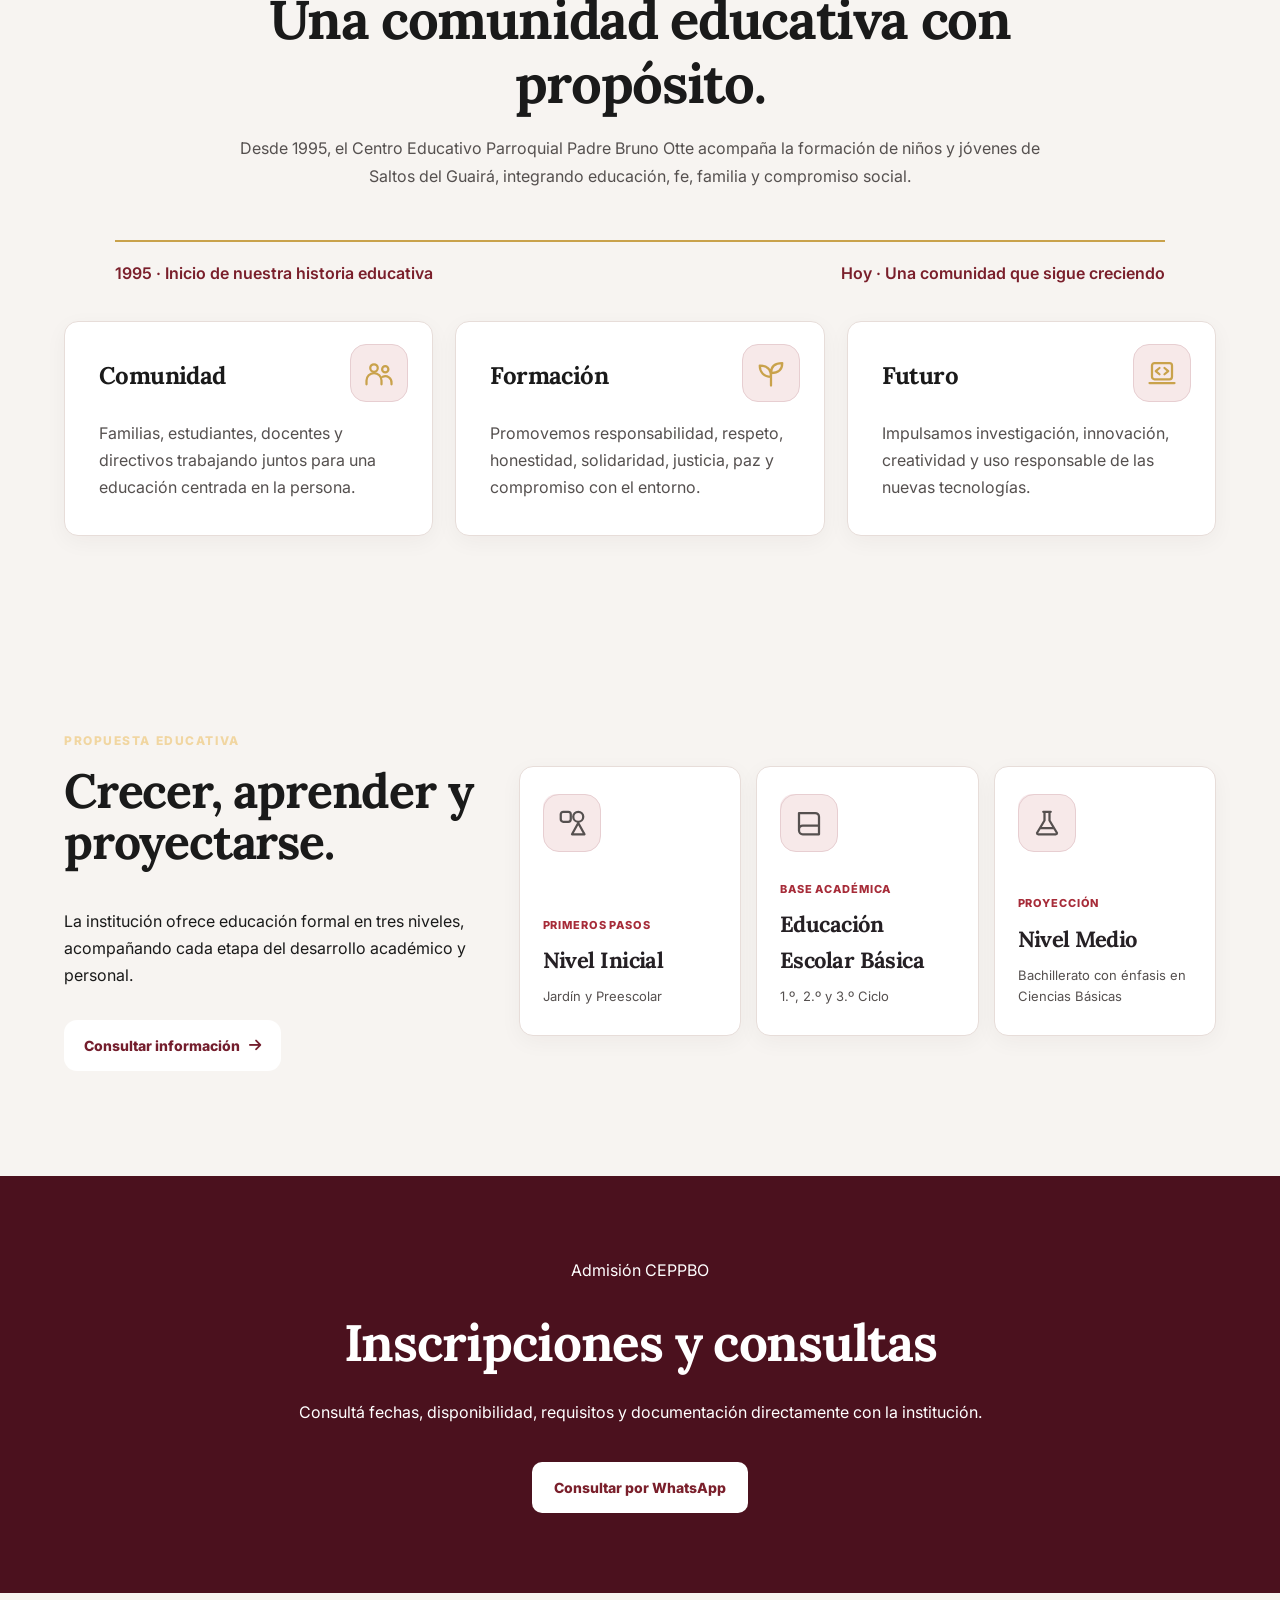
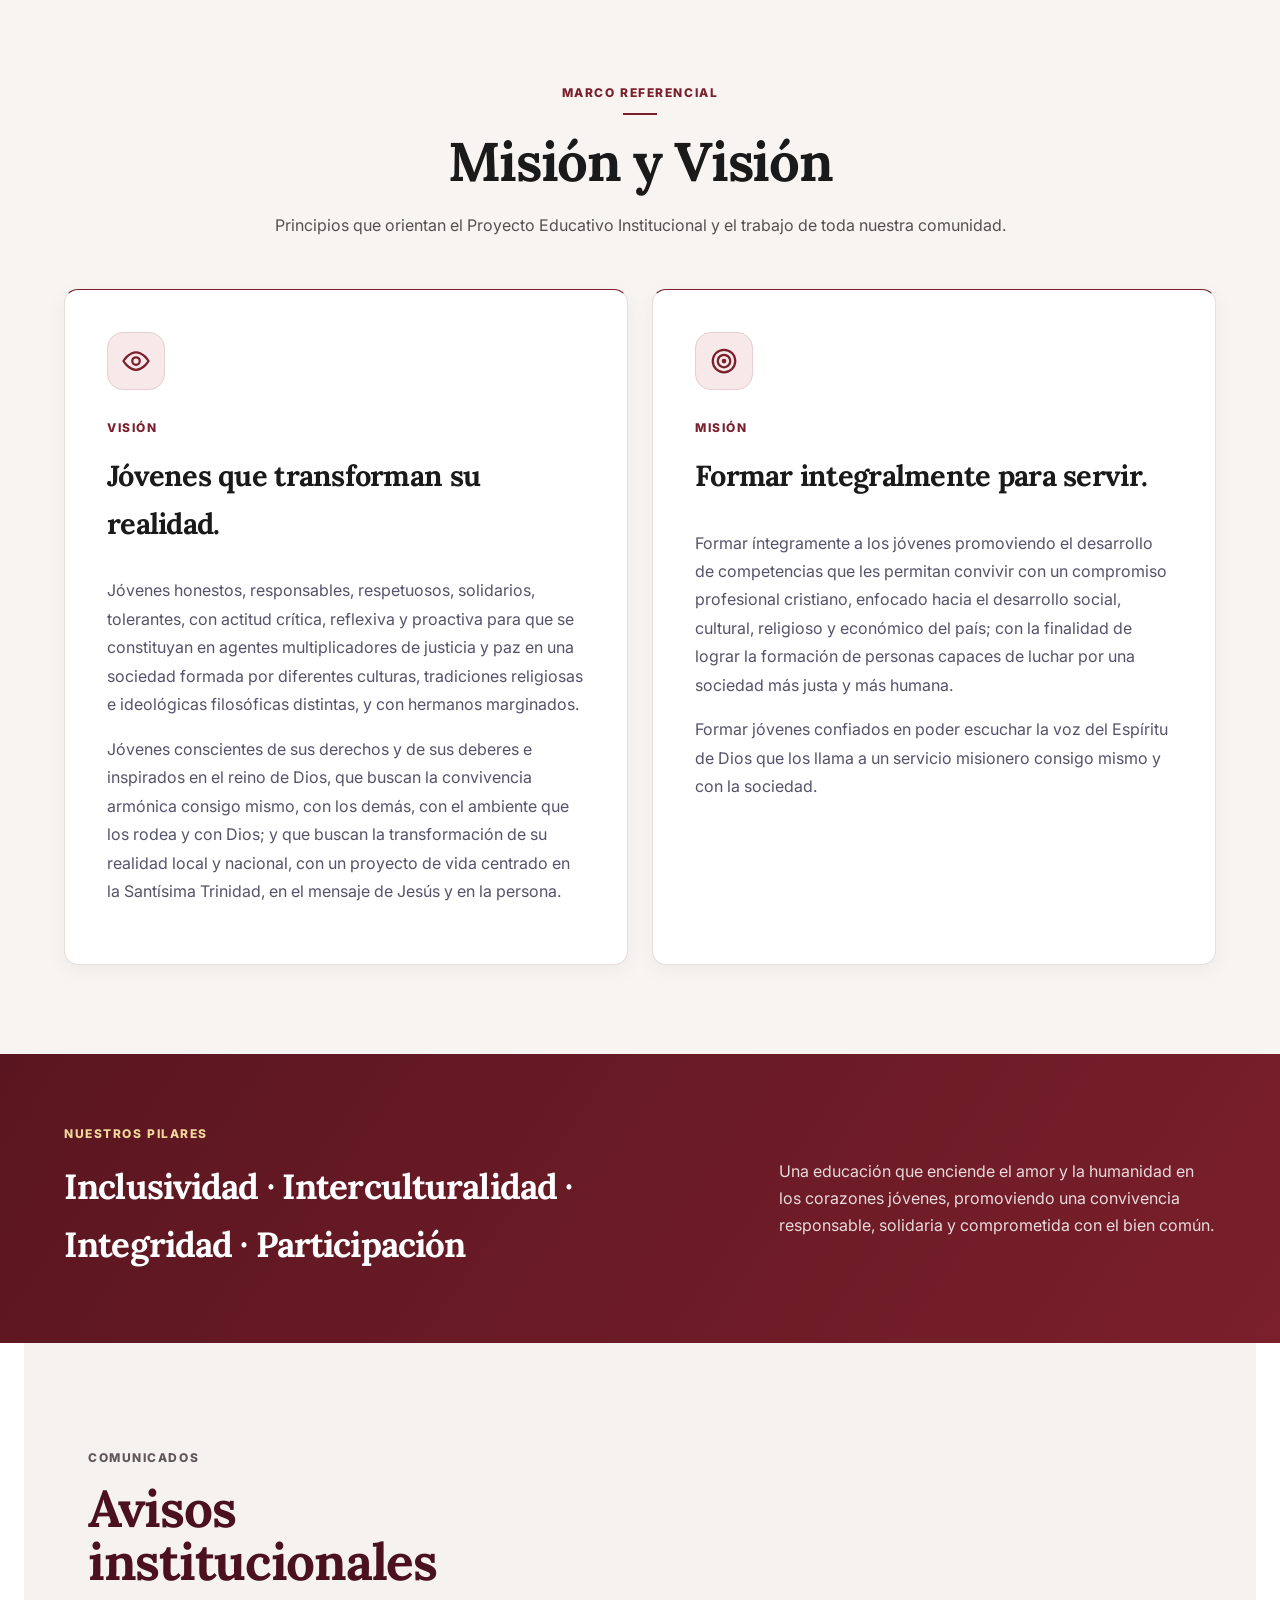
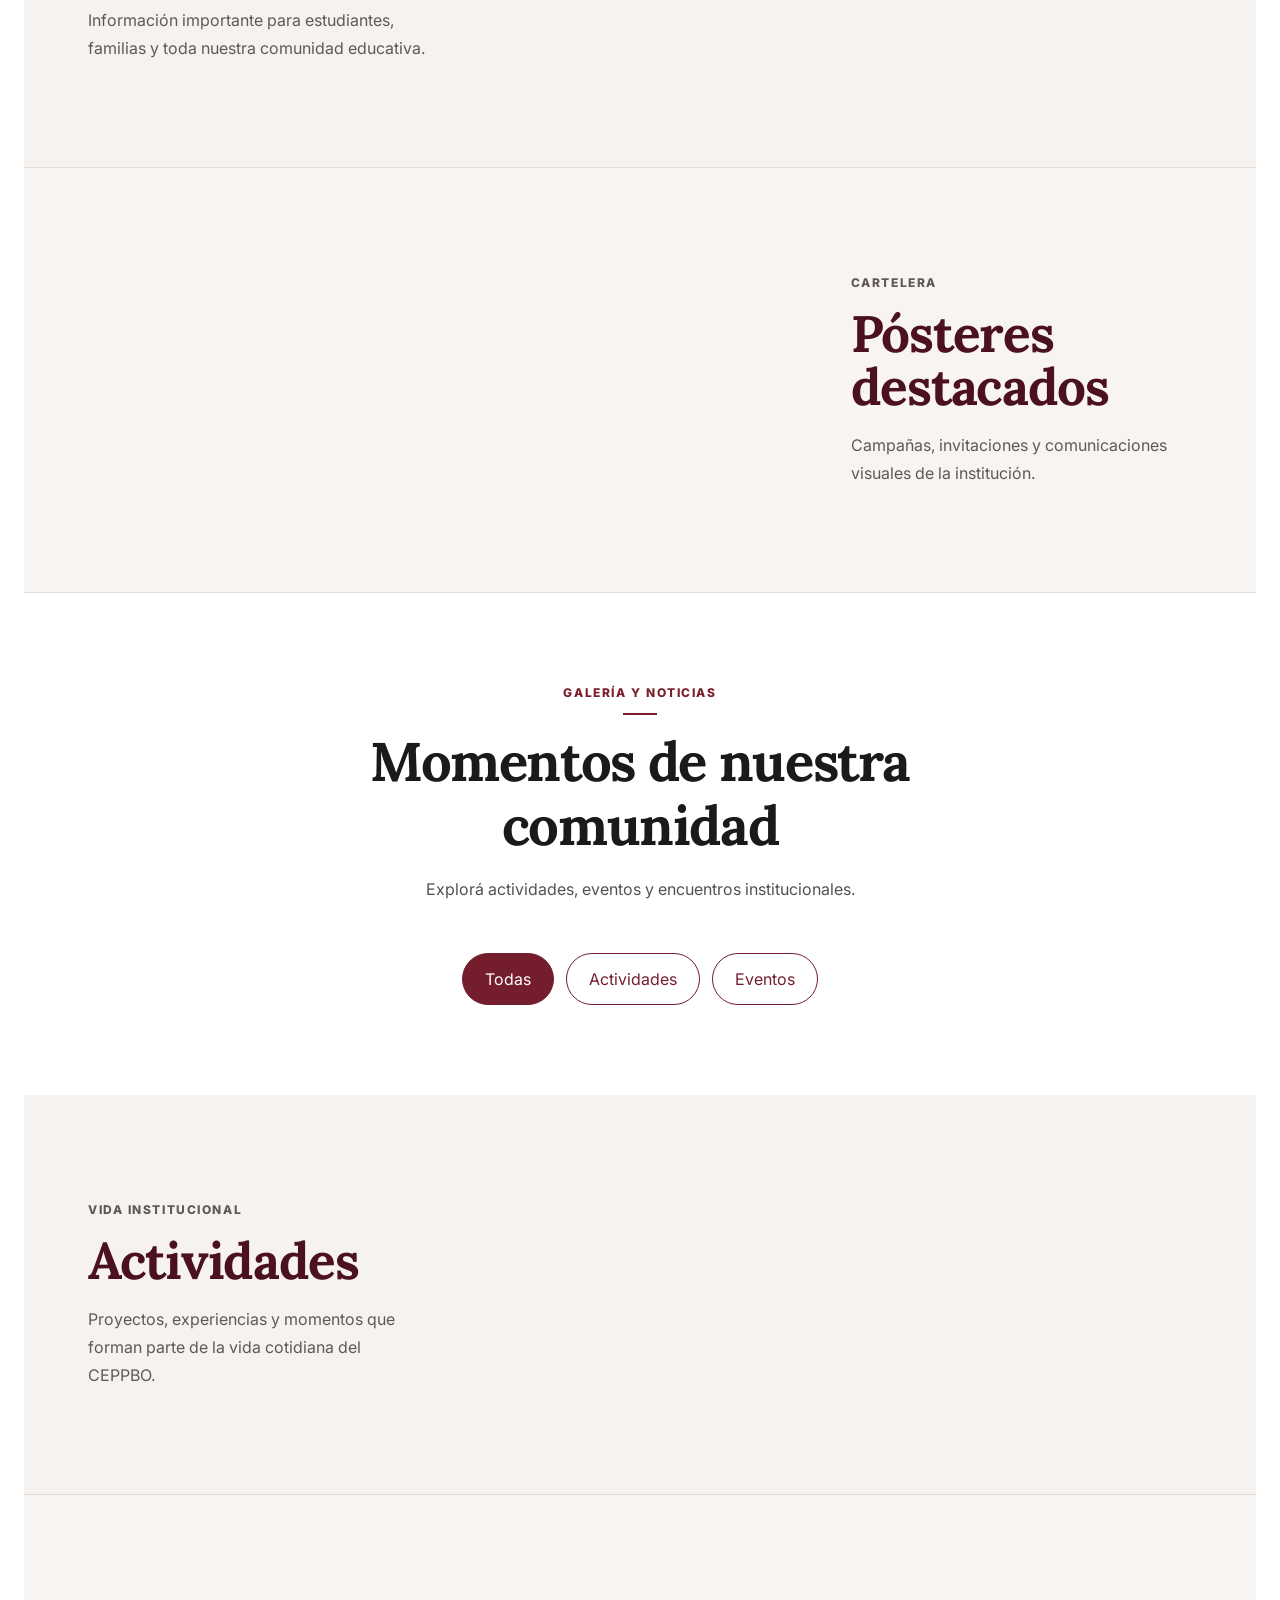
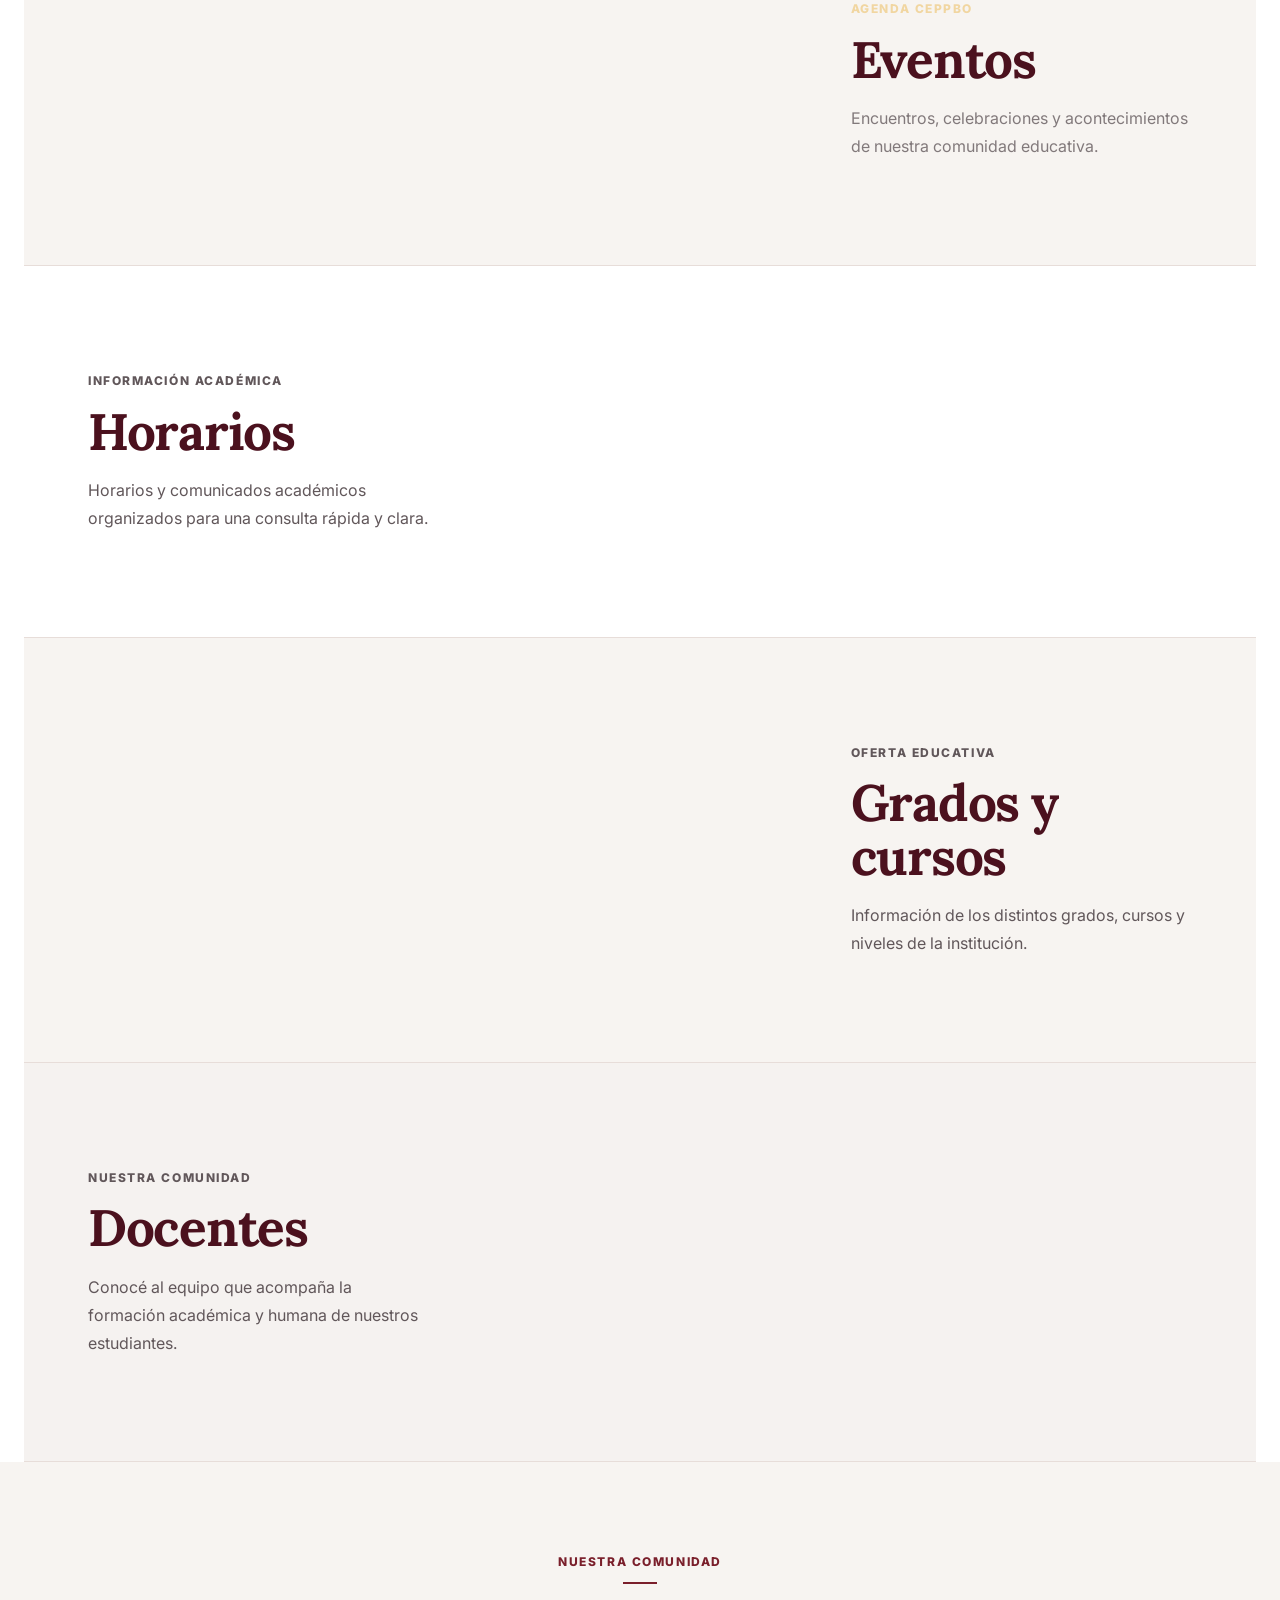
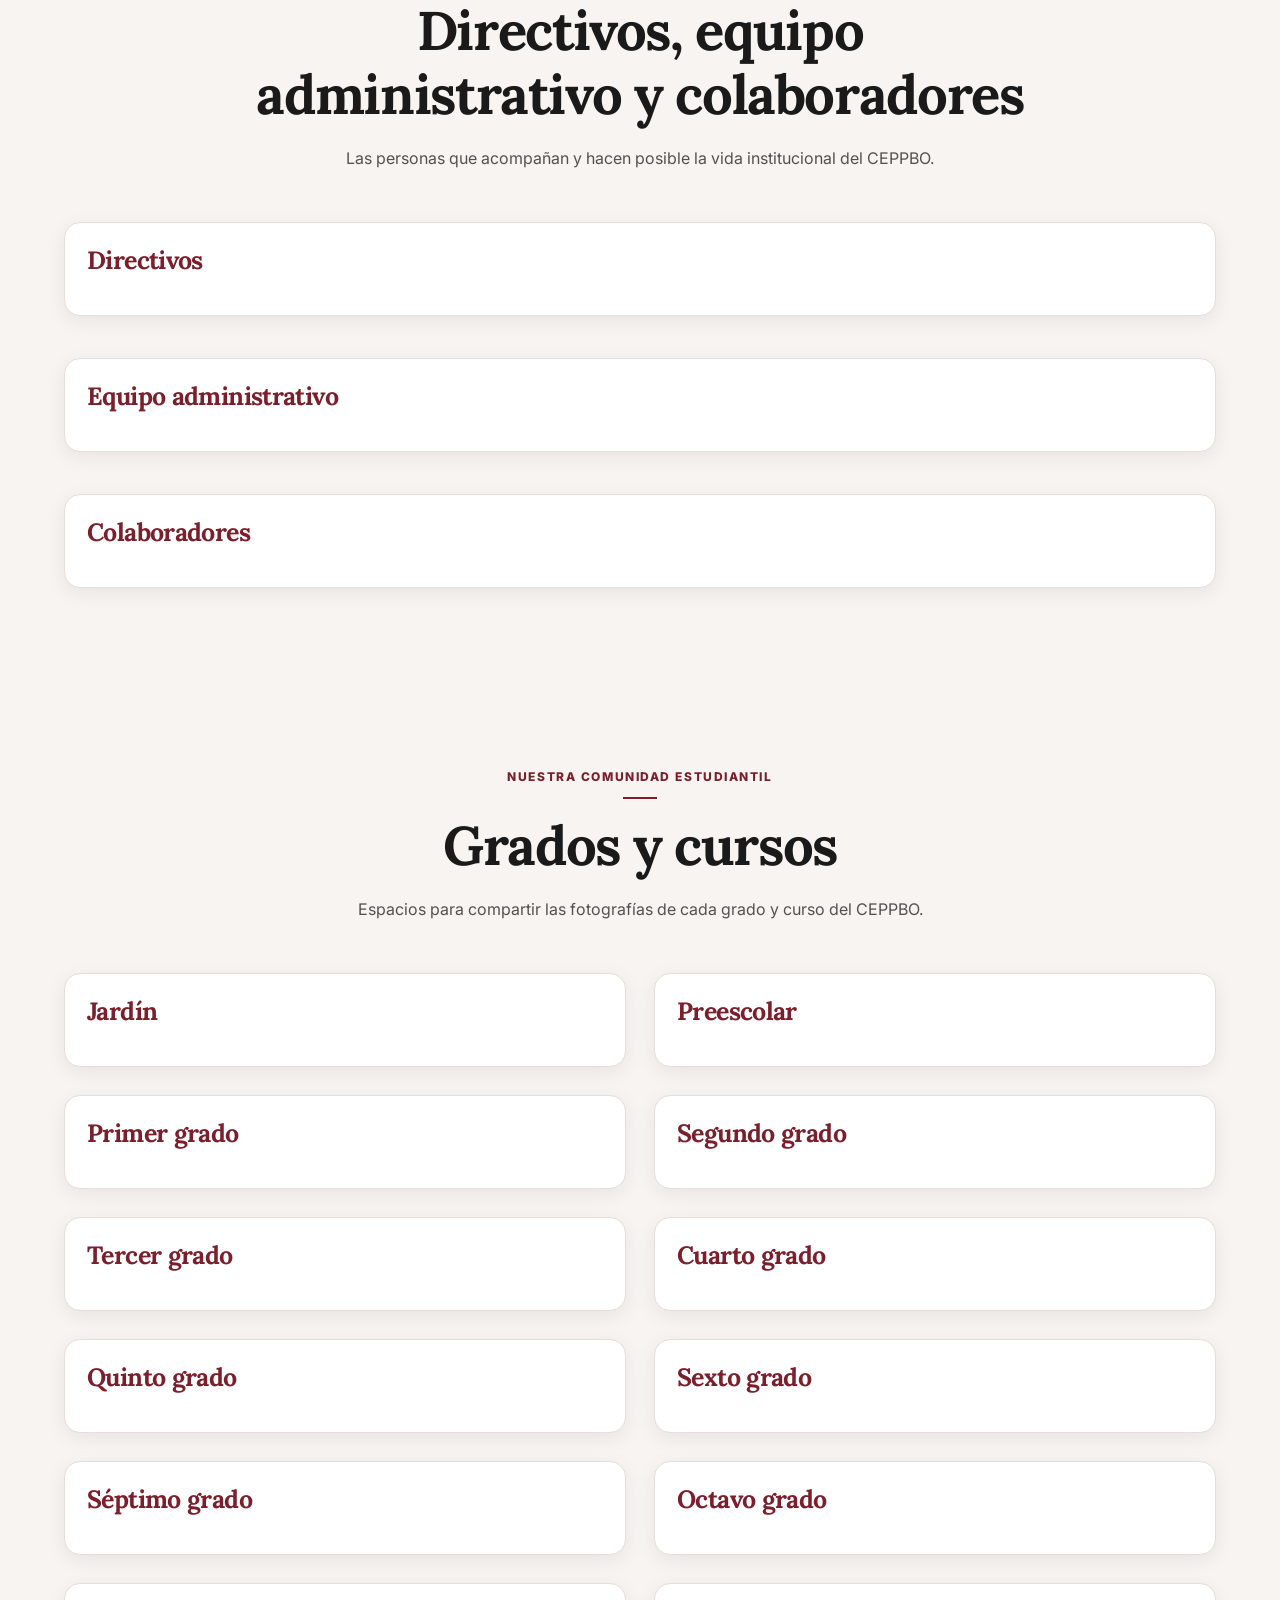
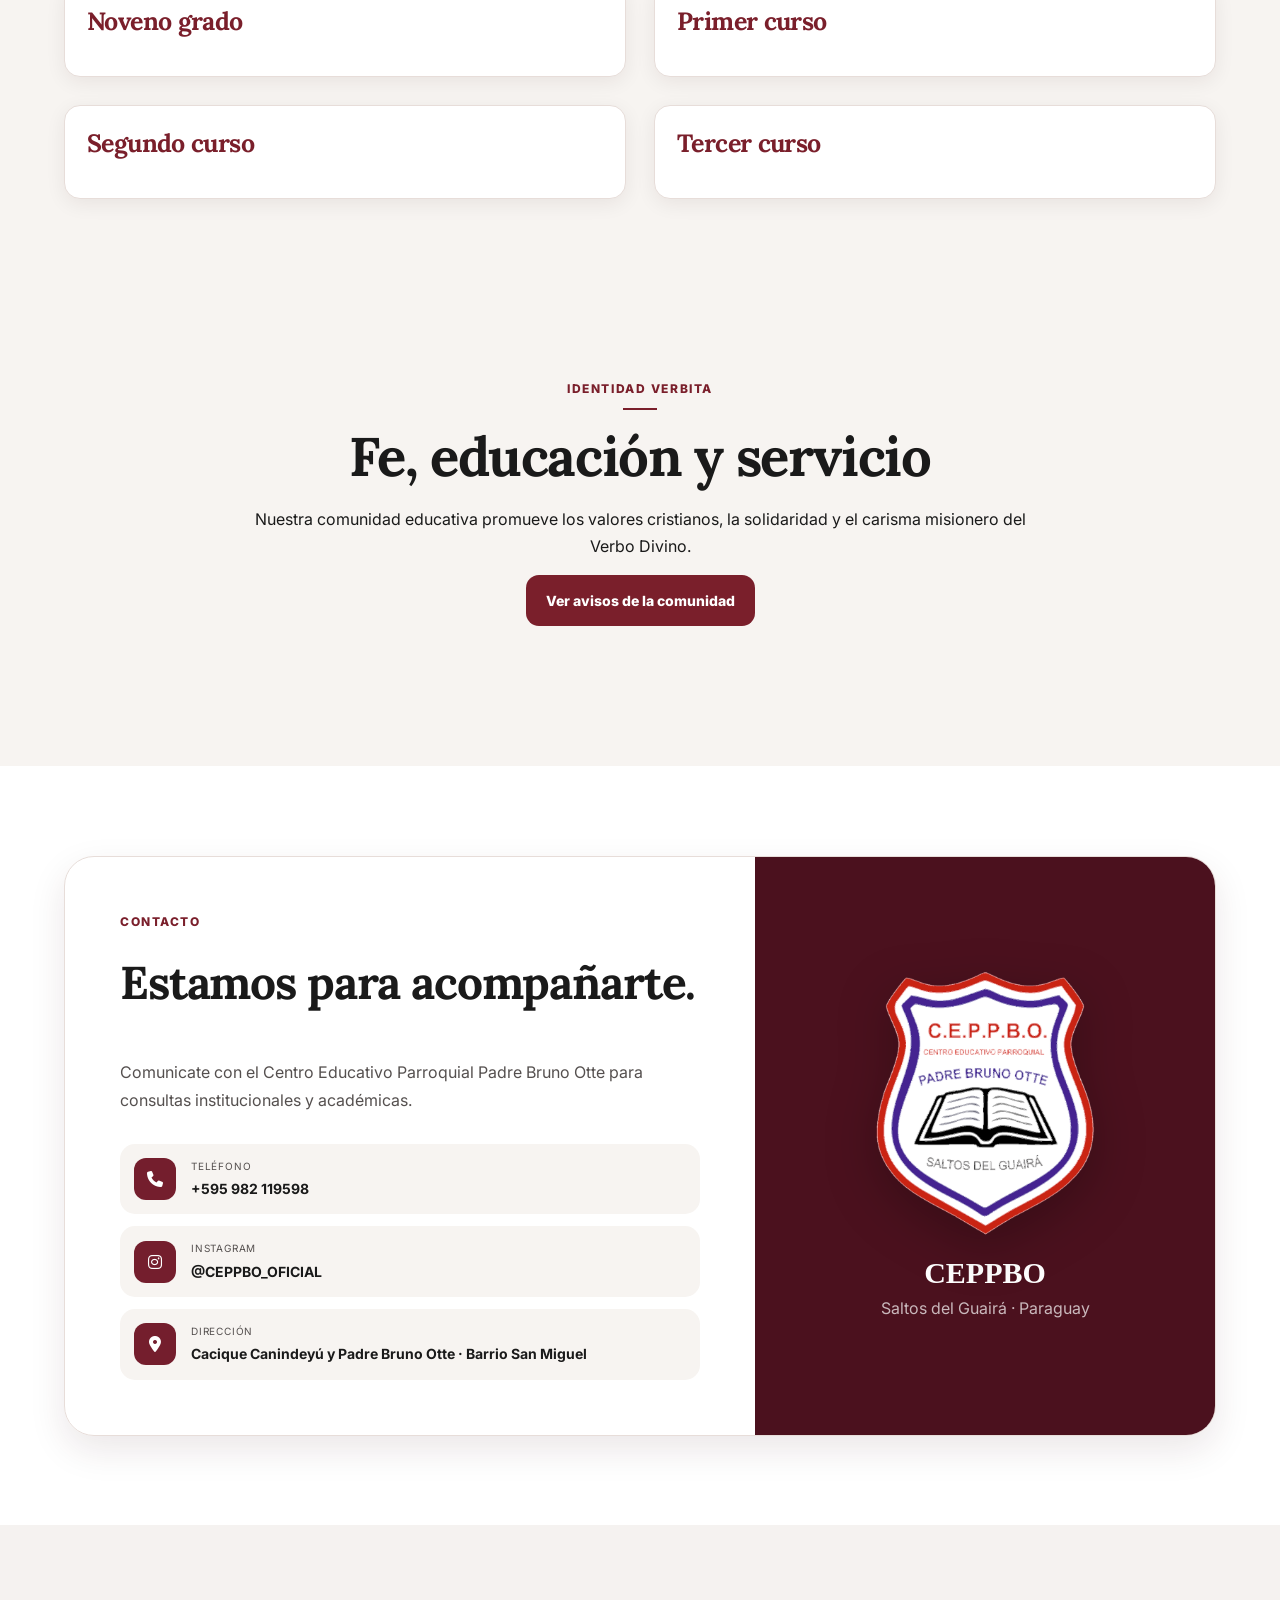
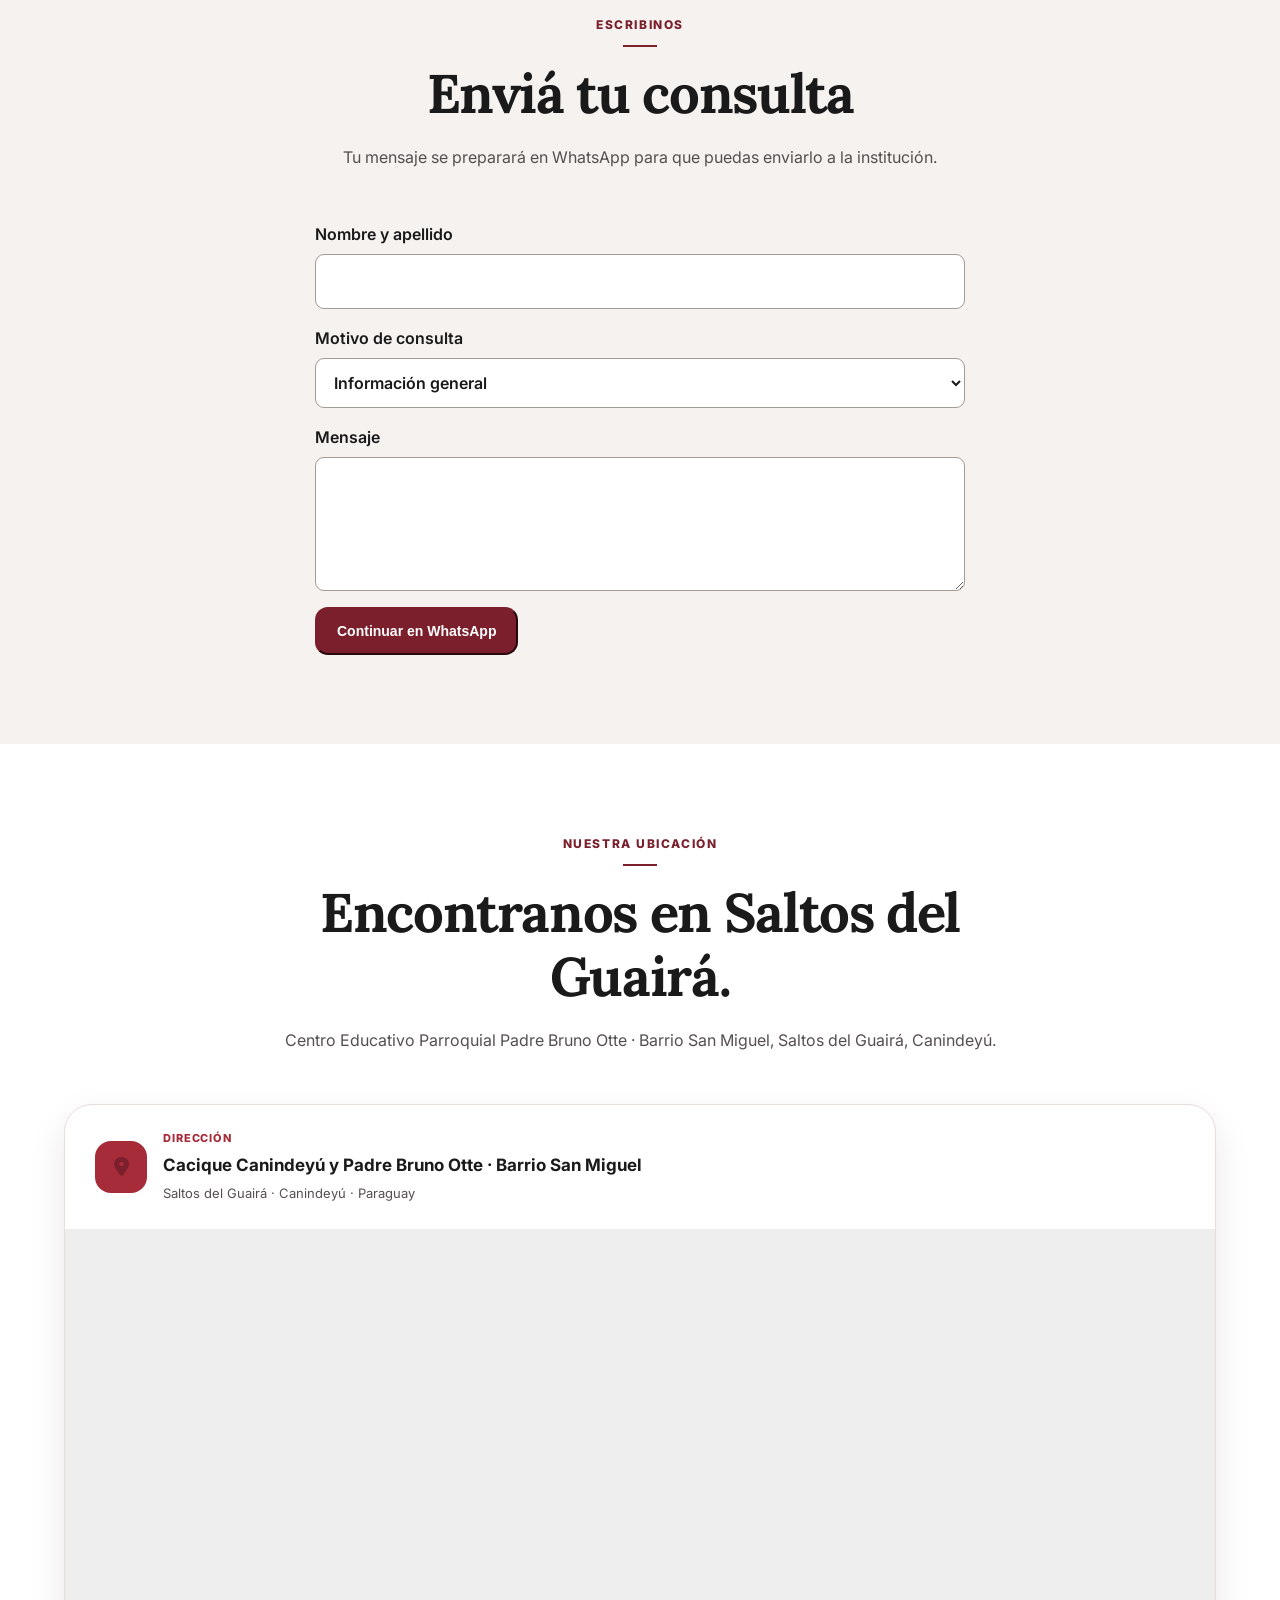
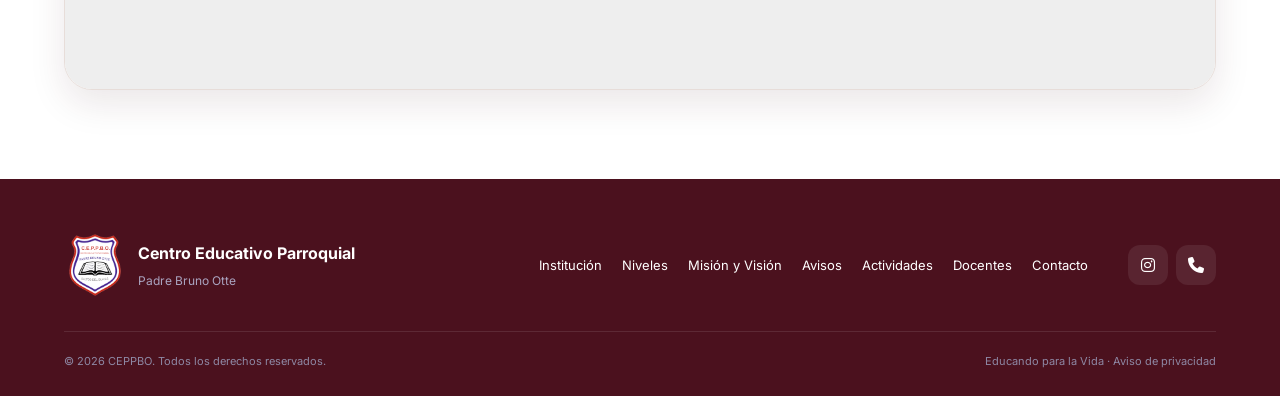
==== commit fc264bef: "Actualizar versiones de scripts y estilos del visor" ====
--- a/index.html
+++ b/index.html
@@ -11,7 +11,7 @@
   <link rel="preconnect" href="https://fonts.gstatic.com" crossorigin>
   <link href="https://fonts.googleapis.com/css2?family=Inter:wght@400;500;600;700&family=Lora:wght@400;500;600;700&display=swap" rel="stylesheet">
   <link rel="stylesheet" href="https://cdnjs.cloudflare.com/ajax/libs/font-awesome/6.7.2/css/all.min.css">
-  <link rel="stylesheet" href="styles.css"><link rel="stylesheet" href="institutional.css?v=20261012hero3">
+  <link rel="stylesheet" href="styles.css"><link rel="stylesheet" href="institutional.css?v=20261012visor2">
 <meta property="og:type" content="website"><meta property="og:description" content="Colegio católico verbita de Saltos del Guairá, Canindeyú. Educando para la vida."><meta property="og:image" content="https://ceppbo.gutechti.com/assets/ceppbo-logo.png"><meta property="og:title" content="CEPPBO | Educando para la vida"><meta property="og:url" content="https://ceppbo.gutechti.com/"><link rel="canonical" href="https://ceppbo.gutechti.com/"></head>
 <body>
 <div class="scroll-progress" id="scrollProgress"></div>
@@ -166,5 +166,5 @@
 <footer><div class="footer-inner"><div class="footer-brand"><img src="assets/ceppbo-logo.png" alt=""><div><strong>Centro Educativo Parroquial</strong><span>Padre Bruno Otte</span></div></div><nav><a href="#institucion">Institución</a><a href="#niveles">Niveles</a><a href="#mision-vision">Misión y Visión</a><a href="#avisos">Avisos</a><a href="#actividades">Actividades</a><a href="#docentes">Docentes</a><a href="#contacto">Contacto</a></nav><div class="social"><a href="https://www.instagram.com/ceppbo_oficial/" target="_blank" rel="noopener" aria-label="Instagram"><i class="fa-brands fa-instagram"></i></a><a href="tel:+595982119598" aria-label="Teléfono"><i class="fa-solid fa-phone"></i></a></div></div><div class="footer-bottom"><span>© <span id="year"></span> CEPPBO. Todos los derechos reservados.</span><span>Educando para la Vida · <a href="privacidad.html">Aviso de privacidad</a></span></div></footer>
 <script src="media-config.js?v=20261012fix2"></script>
 <script src="drive-media.js?v=20261012fix2"></script>
-<script src="script.js"></script><script src="institutional.js" defer></script>
+<script src="script.js"></script><script src="institutional.js?v=20261012visor2" defer></script>
 </body></html>
--- a/institutional.css
+++ b/institutional.css
@@ -171,3 +171,113 @@
 .contact-visual,.enrollment,footer{background:#4b111e!important;color:white!important}.floating-instagram{background:#741e2d!important}
 @media(max-width:900px){.drive-band{display:block!important}.drive-band-copy{margin-bottom:24px!important}.media-grid{grid-template-columns:repeat(2,minmax(0,1fr))!important}}
 @media(max-width:560px){.media-grid{grid-template-columns:1fr!important}.drive-card{max-width:430px!important;margin:0 auto!important}}
+
+/* Hero 2026: iconos editoriales equilibrados en móvil y escritorio */
+.hero .hero-tags{display:grid!important;grid-template-columns:repeat(3,minmax(0,1fr));gap:12px!important;width:min(720px,100%);margin:32px auto 0!important;align-items:stretch}
+.hero .hero-tags .hero-pill{display:flex!important;align-items:center!important;justify-content:flex-start!important;gap:12px!important;min-width:0;padding:14px 16px!important;border:1px solid rgba(255,255,255,.22)!important;border-radius:16px!important;background:rgba(255,255,255,.075)!important;color:#fff!important;text-align:left!important;box-shadow:none!important;backdrop-filter:blur(8px)}
+.hero-pill-icon{width:42px;height:42px;min-width:42px;display:grid;place-items:center;border-radius:12px;background:#fff!important;color:#741e2d!important}
+.hero-pill-icon svg{width:23px;height:23px;display:block;stroke:#741e2d}
+.hero-pill-text{display:flex;flex-direction:column;min-width:0;gap:3px}
+.hero-pill-text strong{font-family:Inter,Arial,sans-serif!important;font-size:14px!important;line-height:1.15;font-weight:750;color:#fff!important;letter-spacing:0}
+.hero-pill-text small{font-size:11px!important;line-height:1.35;color:#f1d9d7!important;font-weight:500}
+.hero .hero-tags .hero-pill i{display:none!important}
+.hero .hero-kicker{letter-spacing:.045em!important;font-size:clamp(13px,1.6vw,17px)!important}
+.hero h1{font-size:clamp(3.1rem,6.4vw,5.5rem)!important;text-wrap:balance}
+.hero-actions{gap:12px!important}
+.hero-actions .button{min-height:49px}
+@media(max-width:700px){.hero .hero-tags{grid-template-columns:repeat(3,minmax(0,1fr));gap:8px!important}.hero .hero-tags .hero-pill{flex-direction:column;align-items:center!important;justify-content:center!important;text-align:center!important;padding:12px 7px!important;gap:8px!important}.hero-pill-icon{width:42px;height:42px;min-width:42px}.hero-pill-text strong{font-size:12px!important}.hero-pill-text small{font-size:10px!important}.hero .hero-inner{padding-top:80px!important;padding-bottom:70px!important}.hero h1{font-size:clamp(2.7rem,8.7vw,4.6rem)!important}}
+@media(max-width:380px){.hero .hero-tags{gap:5px!important}.hero .hero-tags .hero-pill{padding:10px 4px!important}.hero-pill-text small{font-size:9px!important}}
+
+/* Alineación final: tres iconos idénticos y orientación horizontal uniforme */
+.hero .hero-tags{display:grid!important;grid-template-columns:repeat(3,minmax(0,1fr))!important;align-items:stretch!important;gap:12px!important}
+.hero .hero-tags .hero-pill{display:flex!important;flex-direction:row!important;align-items:center!important;justify-content:flex-start!important;text-align:left!important;gap:10px!important;min-height:76px!important;padding:12px!important;box-sizing:border-box!important}
+.hero .hero-tags .hero-pill-icon{display:flex!important;align-items:center!important;justify-content:center!important;flex:0 0 44px!important;width:44px!important;height:44px!important;min-width:44px!important;min-height:44px!important;max-width:44px!important;max-height:44px!important;padding:0!important;border-radius:12px!important;background:#fff!important}
+.hero .hero-tags .hero-pill-icon svg{display:block!important;flex:none!important;width:24px!important;height:24px!important;min-width:24px!important;min-height:24px!important;max-width:24px!important;max-height:24px!important;stroke-width:1.8!important}
+.hero .hero-tags .hero-pill-text{display:flex!important;flex-direction:column!important;align-items:flex-start!important;justify-content:center!important;min-width:0!important;gap:3px!important}
+.hero .hero-tags .hero-pill-text strong,.hero .hero-tags .hero-pill-text small{text-align:left!important}
+@media(max-width:700px){.hero .hero-tags{grid-template-columns:repeat(3,minmax(0,1fr))!important;gap:8px!important}.hero .hero-tags .hero-pill{flex-direction:column!important;align-items:center!important;justify-content:center!important;text-align:center!important;min-height:115px!important;padding:12px 5px!important;gap:8px!important}.hero .hero-tags .hero-pill-text{align-items:center!important;text-align:center!important}.hero .hero-tags .hero-pill-text strong,.hero .hero-tags .hero-pill-text small{text-align:center!important}}
+@media(min-width:701px){.hero .hero-tags .hero-pill{flex-direction:row!important}.hero .hero-tags .hero-pill-text{align-items:flex-start!important}}
+
+/* Portada minimalista: eliminar exceso de contenedores en los tres pilares */
+.hero .hero-tags{display:flex!important;flex-wrap:wrap!important;justify-content:center!important;align-items:center!important;gap:clamp(18px,3vw,38px)!important;width:100%!important;max-width:760px!important;margin:30px auto 0!important}
+.hero .hero-tags .hero-pill{display:inline-flex!important;flex-direction:row!important;align-items:center!important;justify-content:center!important;min-height:0!important;gap:9px!important;padding:0!important;background:transparent!important;border:0!important;border-radius:0!important;box-shadow:none!important;backdrop-filter:none!important;width:auto!important;flex:0 0 auto!important}
+.hero .hero-tags .hero-pill-icon{display:grid!important;place-items:center!important;flex:0 0 34px!important;width:34px!important;height:34px!important;min-width:34px!important;min-height:34px!important;max-width:34px!important;max-height:34px!important;background:transparent!important;border:0!important;border-radius:0!important;color:#f1d79c!important}
+.hero .hero-tags .hero-pill-icon svg{width:26px!important;height:26px!important;min-width:26px!important;min-height:26px!important;max-width:26px!important;max-height:26px!important;stroke:#f1d79c!important;stroke-width:1.8!important}
+.hero .hero-tags .hero-pill-text{display:flex!important;flex-direction:column!important;align-items:flex-start!important;gap:1px!important}
+.hero .hero-tags .hero-pill-text strong{font-size:13px!important;color:#fff!important}
+.hero .hero-tags .hero-pill-text small{font-size:10px!important;color:#f1d9d7!important}
+@media(max-width:700px){.hero .hero-tags{display:grid!important;grid-template-columns:repeat(3,minmax(0,1fr))!important;gap:7px!important}.hero .hero-tags .hero-pill{display:flex!important;flex-direction:column!important;gap:5px!important;padding:0!important;min-height:0!important}.hero .hero-tags .hero-pill-text{align-items:center!important;text-align:center!important}.hero .hero-tags .hero-pill-text strong,.hero .hero-tags .hero-pill-text small{text-align:center!important}.hero .hero-tags .hero-pill-icon{width:32px!important;height:32px!important;min-width:32px!important;min-height:32px!important;max-width:32px!important;max-height:32px!important;flex:0 0 32px!important}.hero .hero-tags .hero-pill-icon svg{width:25px!important;height:25px!important}}
+
+/* Imágenes flotantes: todos los contenedores de medios transparentes */
+.media-grid,.drive-band-media,.drive-card,.drive-image,.drive-card .drive-image,
+.poster-grid .drive-card,.poster-grid .drive-image,
+.landscape-grid .drive-card,.landscape-grid .drive-image,
+.teacher-grid .drive-card,.teacher-grid .drive-image,
+.grade-block .drive-card,.community-block .drive-card,
+.contact-visual img,.footer-brand img,.brand img,.hero-logo img{
+ background:transparent!important;background-color:transparent!important;
+ box-shadow:none!important;
+}
+.drive-card,.poster-grid .drive-card,.landscape-grid .drive-card,.teacher-grid .drive-card{
+ border:0!important;border-radius:0!important;overflow:visible!important;
+}
+.drive-image,.drive-card .drive-image,.poster-grid .drive-card .drive-image,
+.landscape-grid .drive-card .drive-image,.teacher-grid .drive-card .drive-image{
+ border:0!important;border-radius:0!important;padding:0!important;
+}
+.drive-card img,.drive-image img,.poster-grid img,.landscape-grid img,.teacher-grid img{
+ background:transparent!important;box-shadow:none!important;object-fit:contain!important;
+}
+.drive-card:hover{box-shadow:none!important}
+
+/* Marcos ajustados a la proporción real de cada imagen; borde fino de 1 mm */
+.media-grid{justify-items:center!important;align-items:start!important}
+.drive-card,.poster-grid .drive-card,.teacher-grid .drive-card,.landscape-grid .drive-card,
+.grade-block .drive-card,.community-block .drive-card{
+ display:inline-flex!important;flex-direction:column!important;
+ width:fit-content!important;max-width:100%!important;height:auto!important;
+ border:1mm solid #7A1F2B!important;border-radius:10px!important;
+ overflow:hidden!important;background:transparent!important;
+ box-shadow:none!important;padding:0!important;margin:0 auto!important;
+}
+.drive-card .drive-image,.drive-image,.poster-grid .drive-card .drive-image,
+.teacher-grid .drive-card .drive-image,.landscape-grid .drive-card .drive-image{
+ display:block!important;width:auto!important;max-width:100%!important;
+ height:auto!important;min-height:0!important;aspect-ratio:auto!important;
+ padding:0!important;margin:0!important;overflow:visible!important;
+ background:transparent!important;
+}
+.drive-card .drive-image img,.drive-card img,.poster-grid .drive-card img,
+.teacher-grid .drive-card img,.landscape-grid .drive-card img{
+ display:block!important;width:auto!important;height:auto!important;
+ max-width:100%!important;max-height:460px!important;
+ aspect-ratio:auto!important;object-fit:contain!important;
+ border-radius:0!important;margin:0 auto!important;
+}
+.drive-card .drive-caption{width:100%!important;padding:7px 10px!important;
+ text-align:center!important;background:transparent!important;
+ border:0!important;font-size:12px!important}
+.drive-card .drive-caption:empty{display:none!important}
+@media(max-width:560px){.drive-card,.poster-grid .drive-card,.teacher-grid .drive-card{max-width:100%!important}.drive-card img{max-height:520px!important}}
+
+/* Marco flotante gris ahumado: sustituye el borde bordó */
+.drive-card,.poster-grid .drive-card,.teacher-grid .drive-card,.landscape-grid .drive-card,
+.grade-block .drive-card,.community-block .drive-card{
+ border:1px solid rgba(100,105,110,.38)!important;
+ border-radius:12px!important;
+ background:transparent!important;
+ box-shadow:0 8px 22px rgba(60,65,70,.16),0 2px 6px rgba(60,65,70,.08)!important;
+ transition:transform .2s ease,box-shadow .2s ease!important;
+}
+.drive-card:hover,.poster-grid .drive-card:hover,.teacher-grid .drive-card:hover,.landscape-grid .drive-card:hover{
+ transform:translateY(-3px)!important;
+ box-shadow:0 14px 30px rgba(60,65,70,.22),0 3px 8px rgba(60,65,70,.10)!important;
+}
+
+/* Visor de imágenes sobre cualquier sección, incluso con estilos heredados */
+#galleryLightbox:not([hidden]){display:flex!important;position:fixed!important;inset:0!important;z-index:999999!important;align-items:center!important;justify-content:center!important;flex-direction:column!important;gap:12px!important;padding:55px 18px 24px!important;background:rgba(16,17,20,.90)!important;box-sizing:border-box!important}
+#galleryLightbox[hidden]{display:none!important}
+#galleryLightbox img{display:block!important;width:auto!important;height:auto!important;max-width:95vw!important;max-height:78vh!important;object-fit:contain!important;border:0!important;box-shadow:none!important}
+#galleryLightbox p{color:white!important;text-align:center!important;max-width:90vw!important;margin:0!important}
+#lightboxClose{position:absolute!important;top:12px!important;right:16px!important;z-index:2!important;color:white!important;background:rgba(255,255,255,.18)!important;border:1px solid rgba(255,255,255,.4)!important;border-radius:50%!important;width:42px!important;height:42px!important;font-size:30px!important;cursor:pointer!important}
+.drive-card .drive-image{cursor:zoom-in!important}
